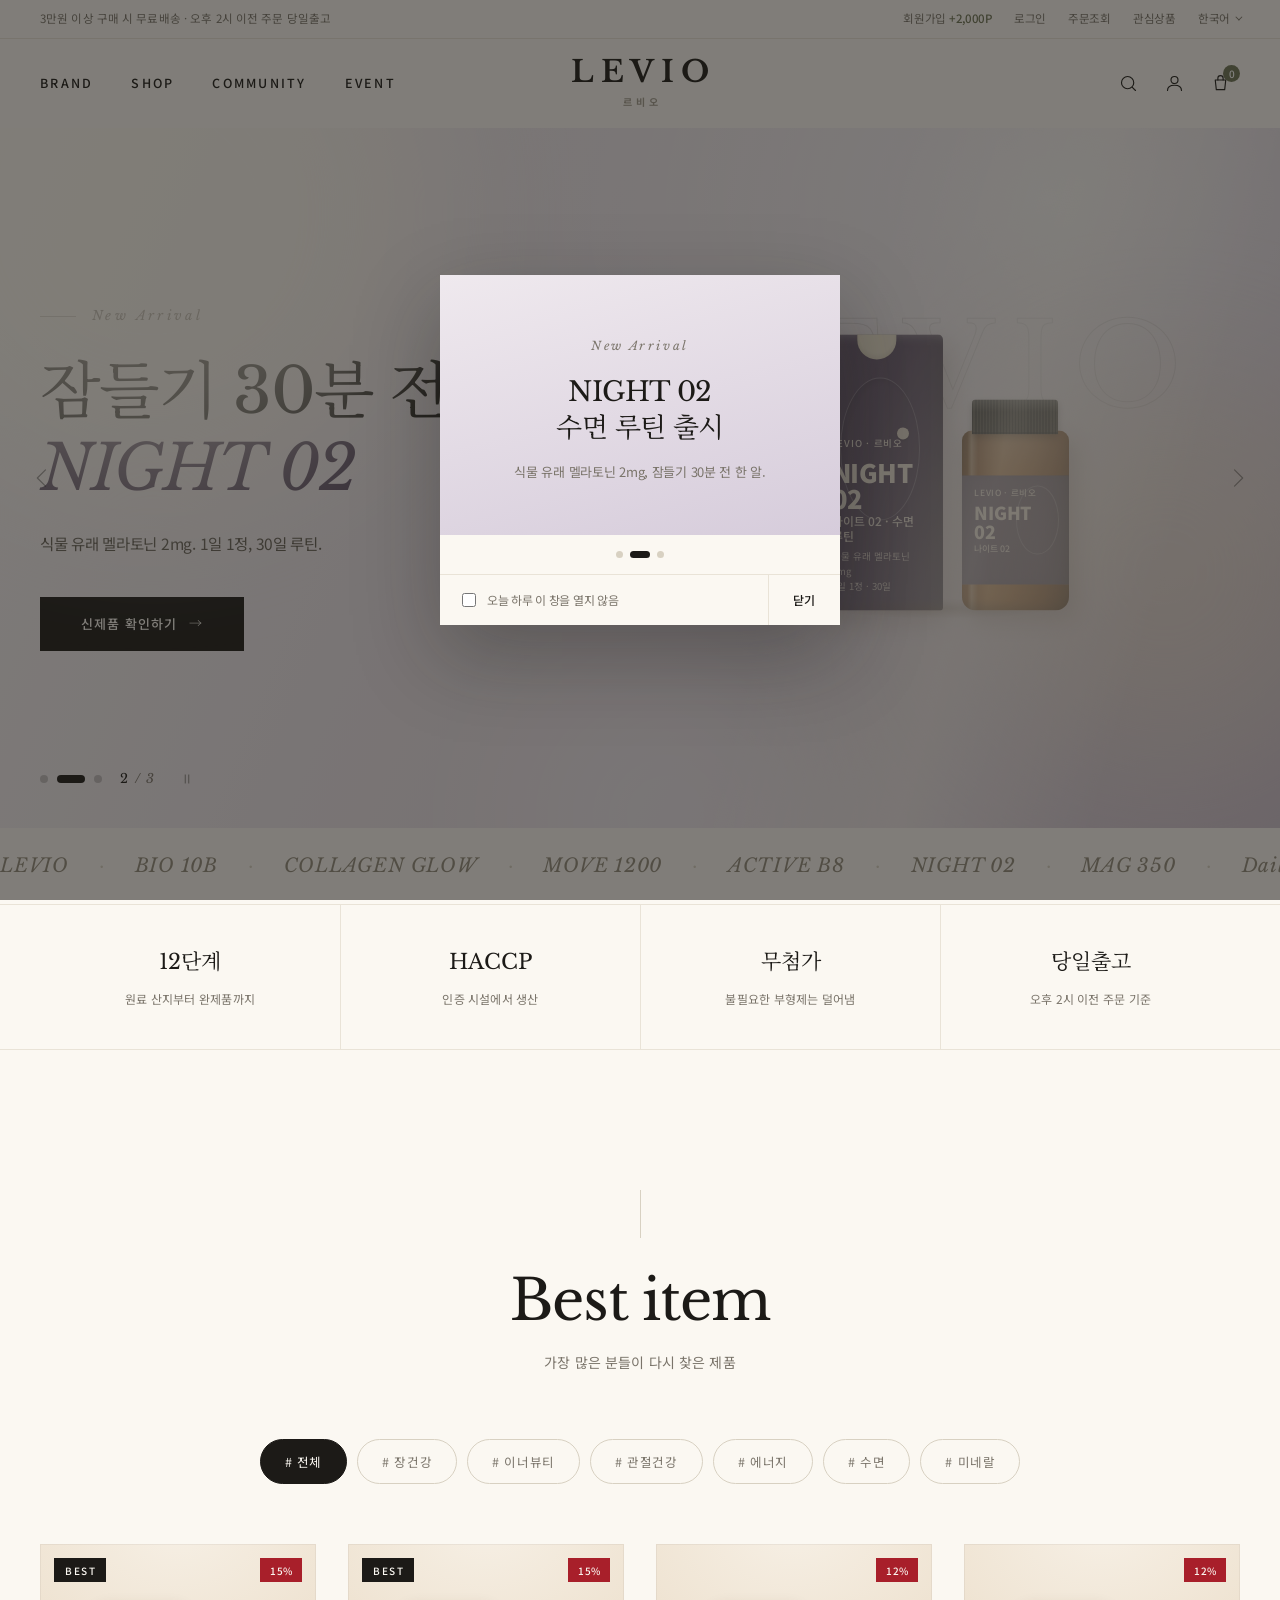
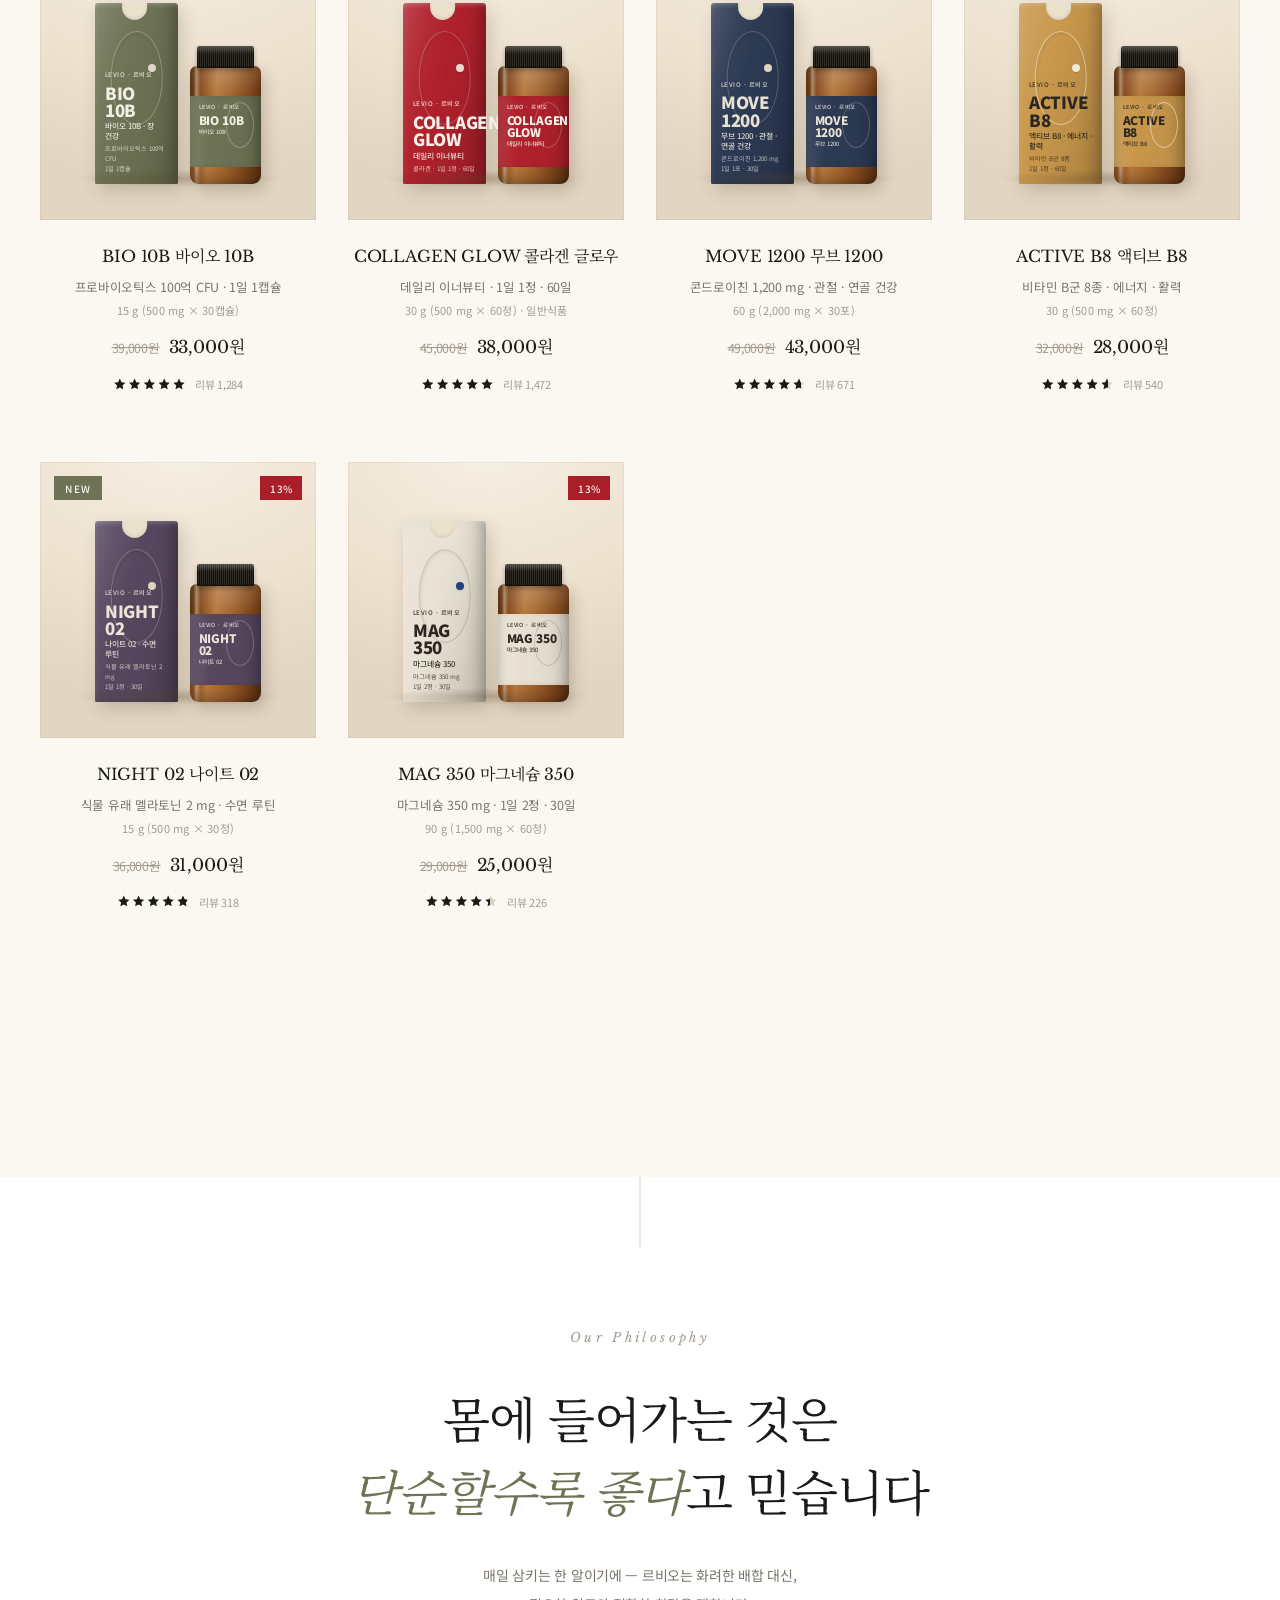
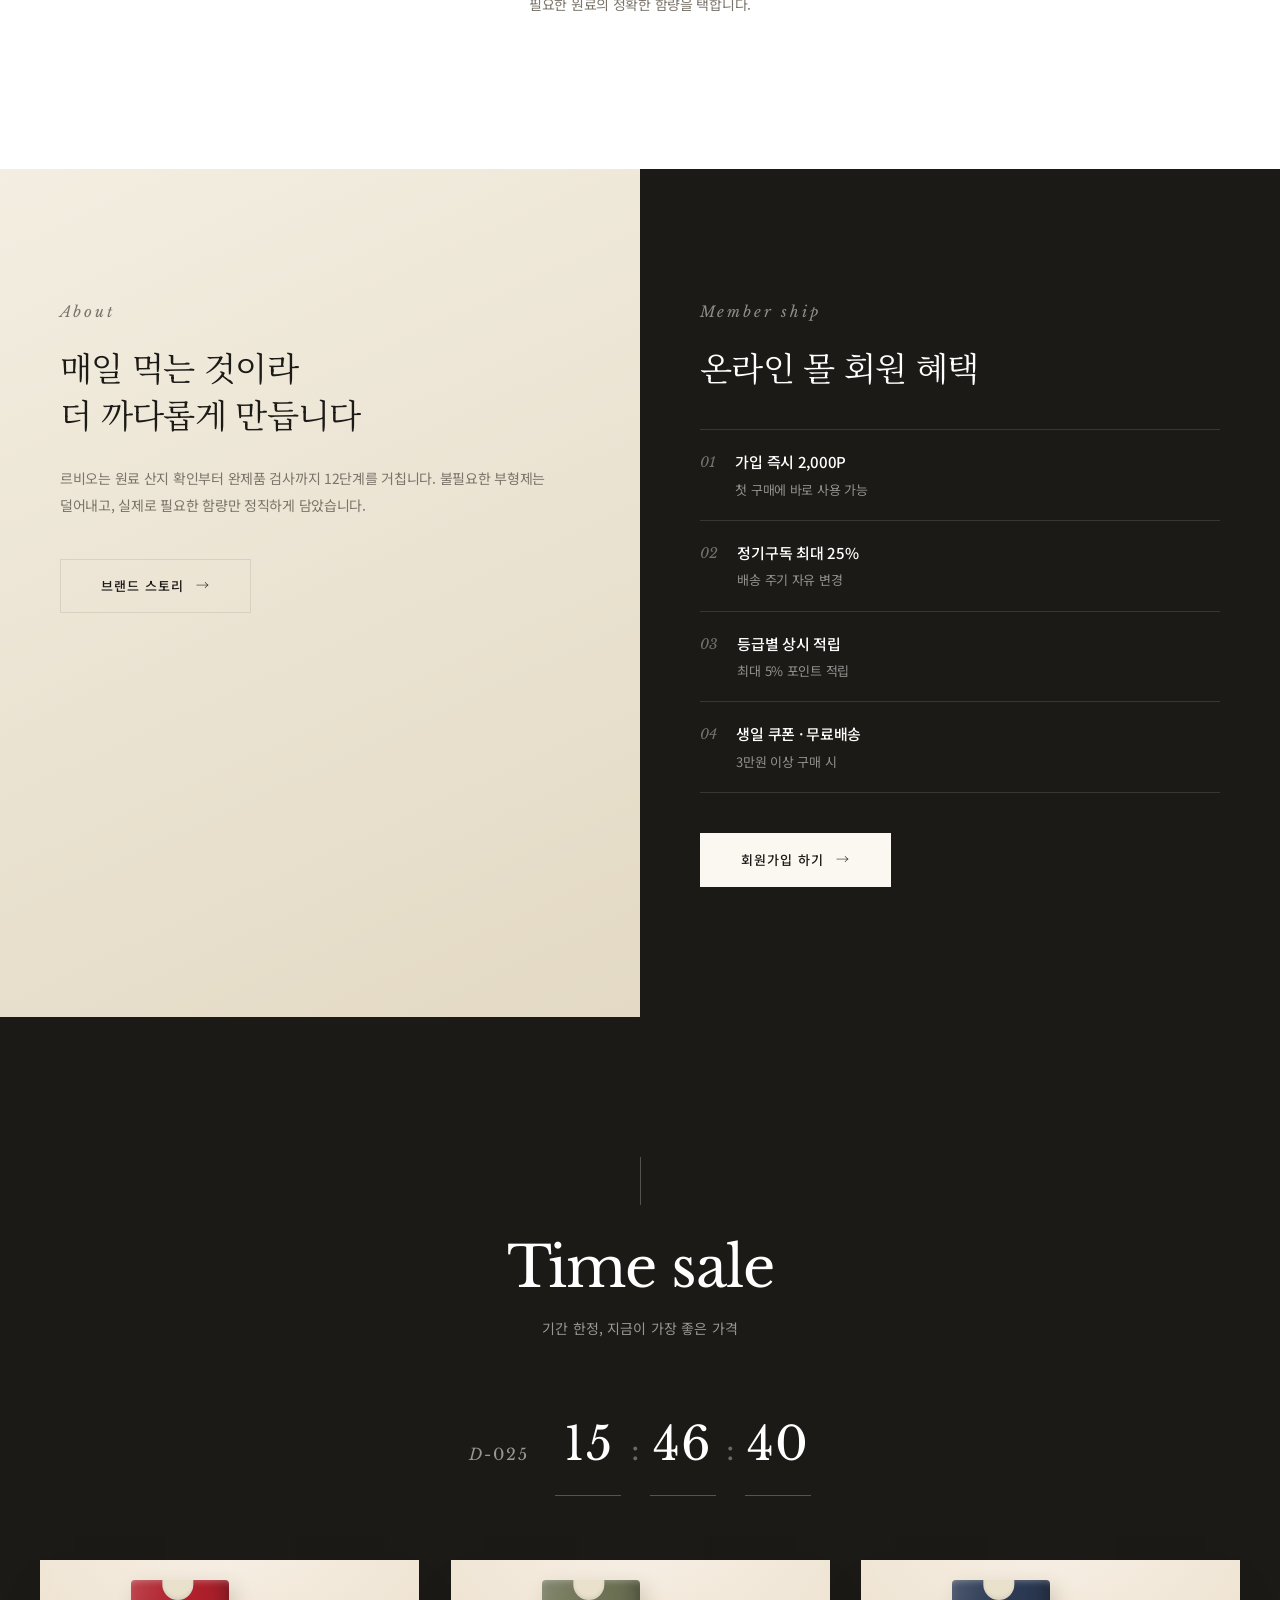
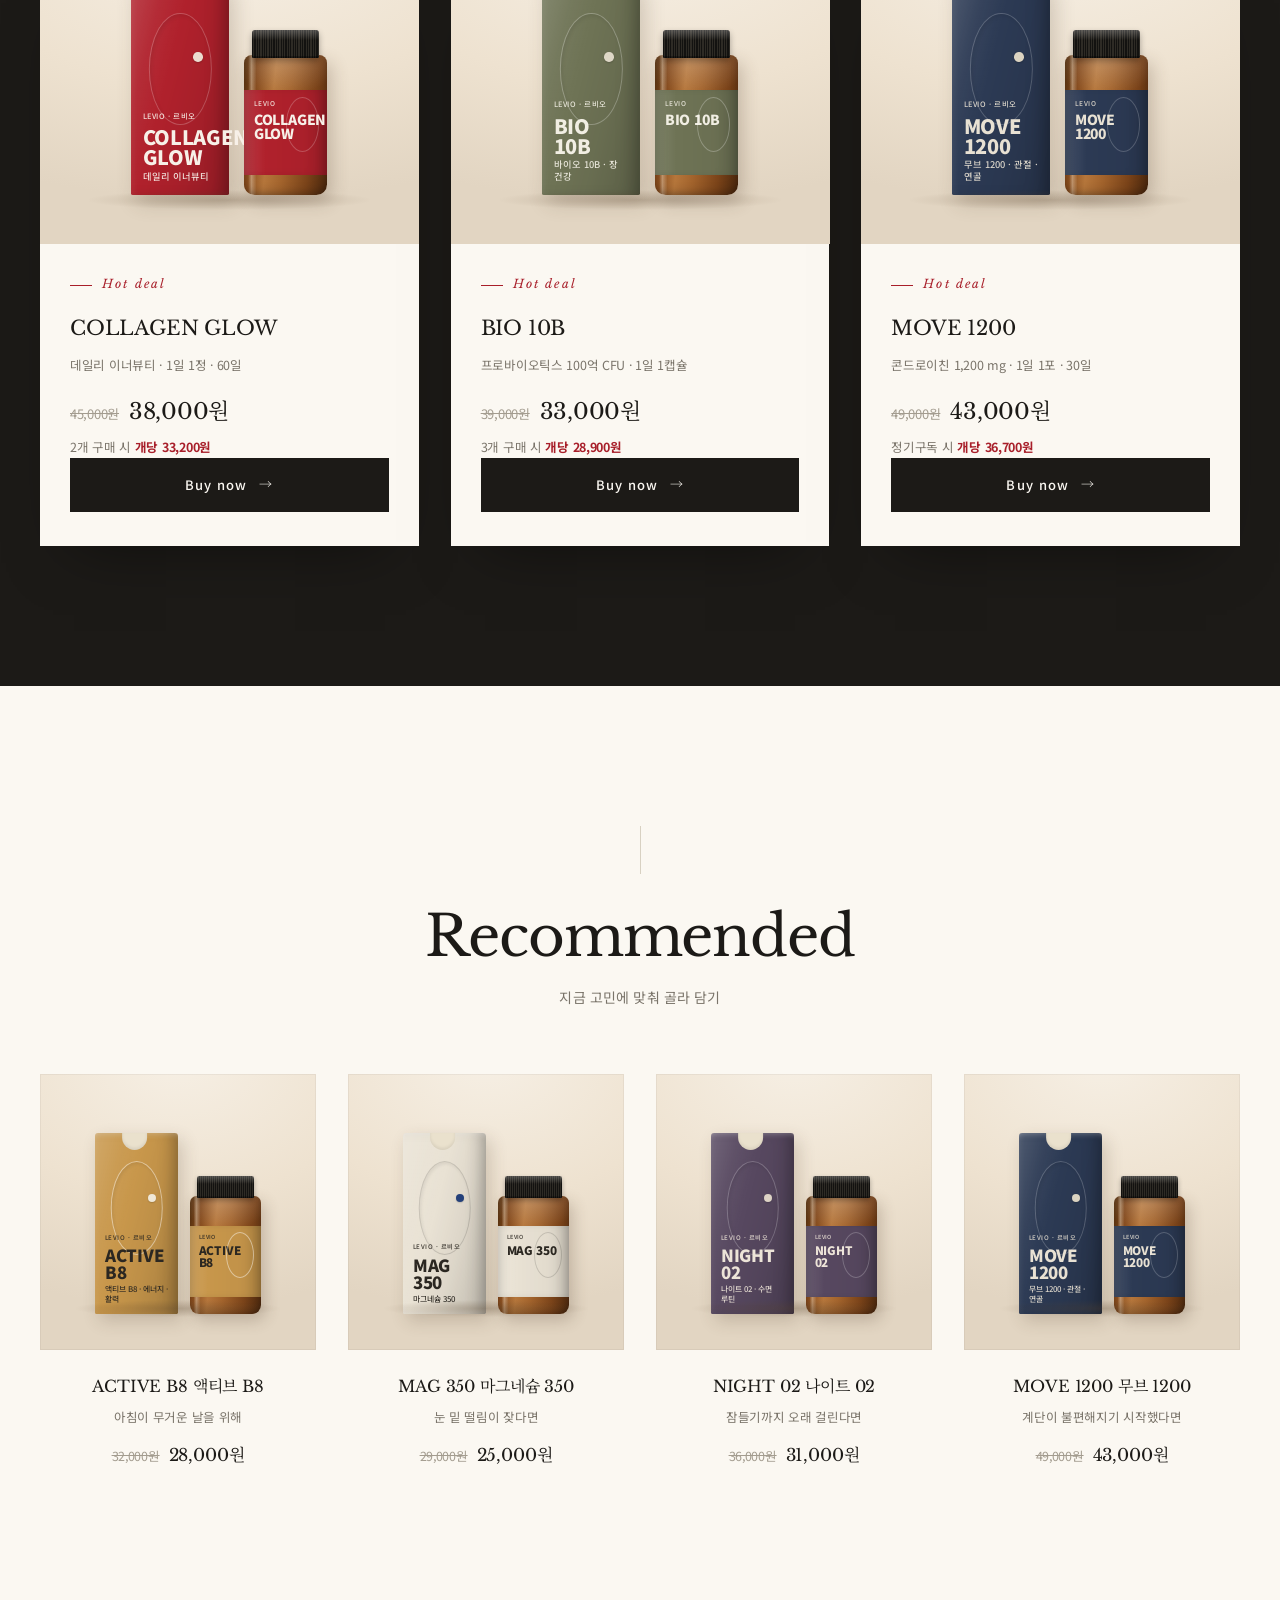
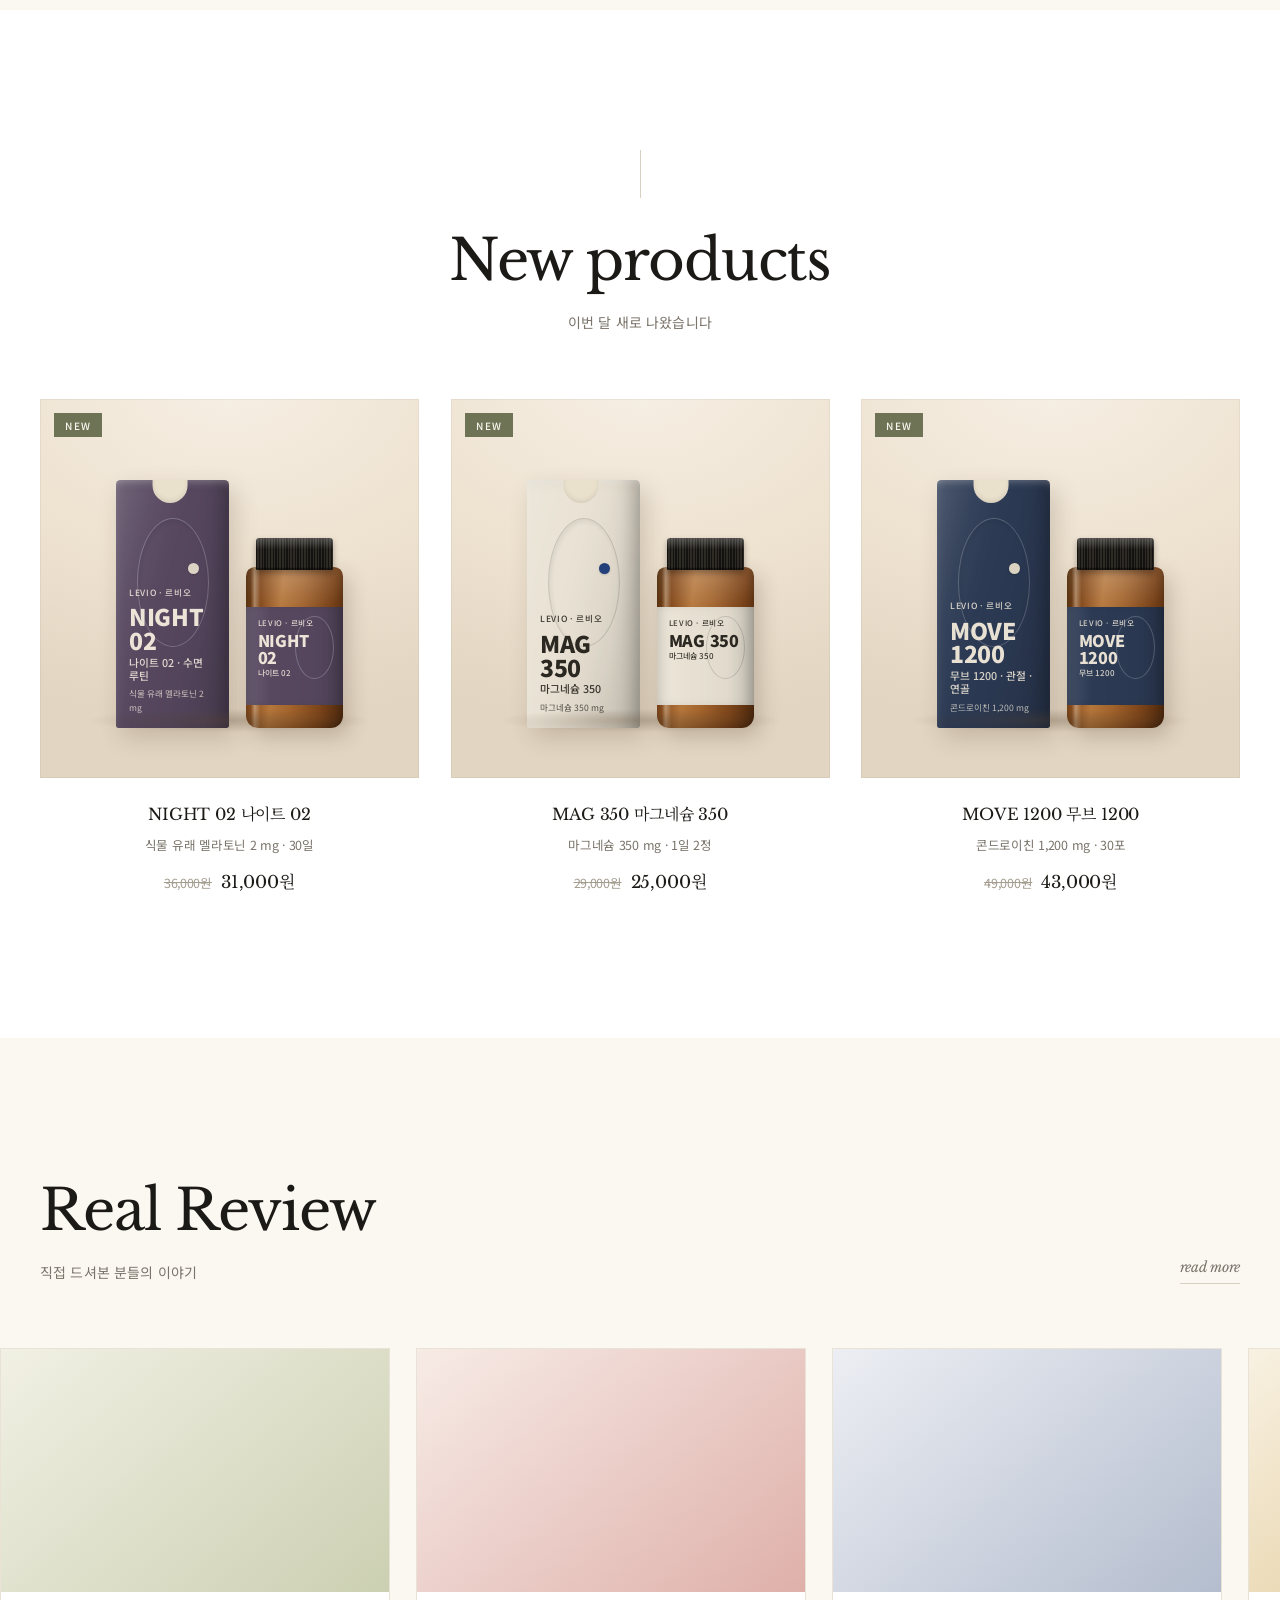
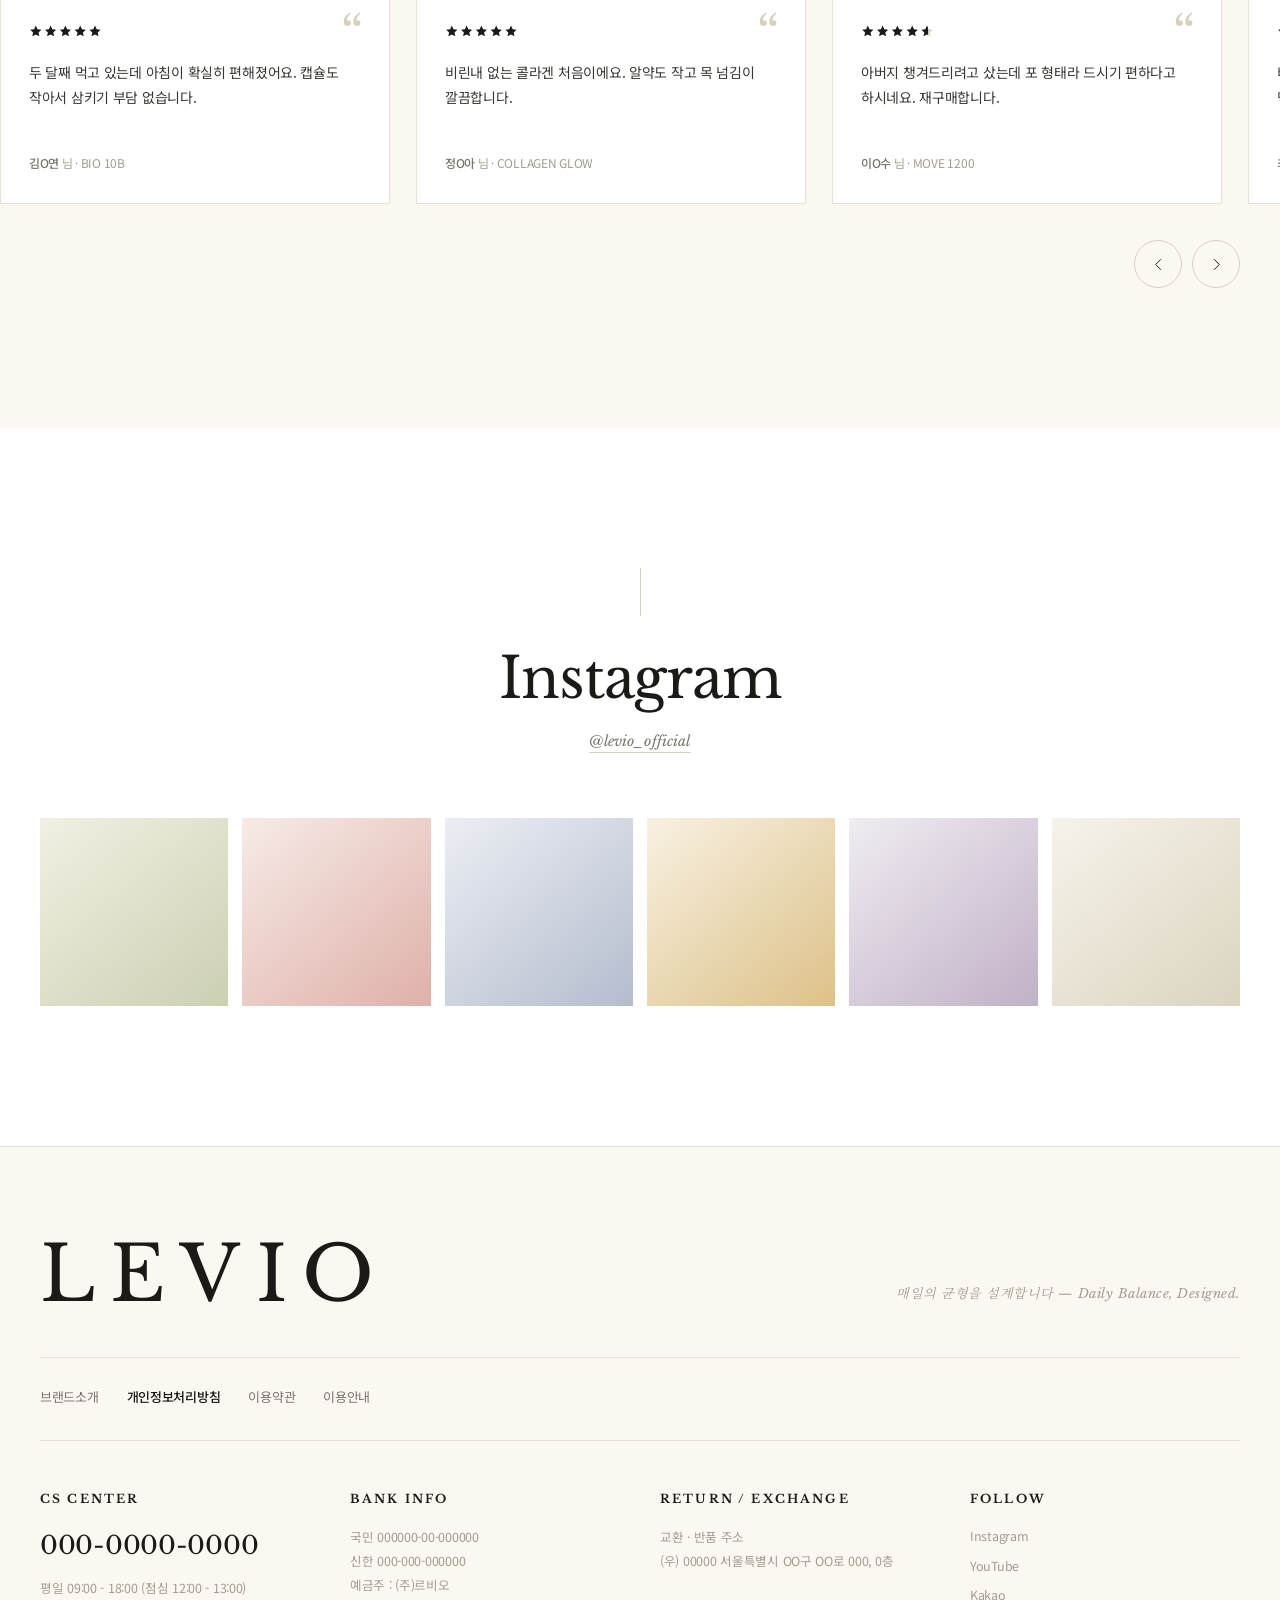
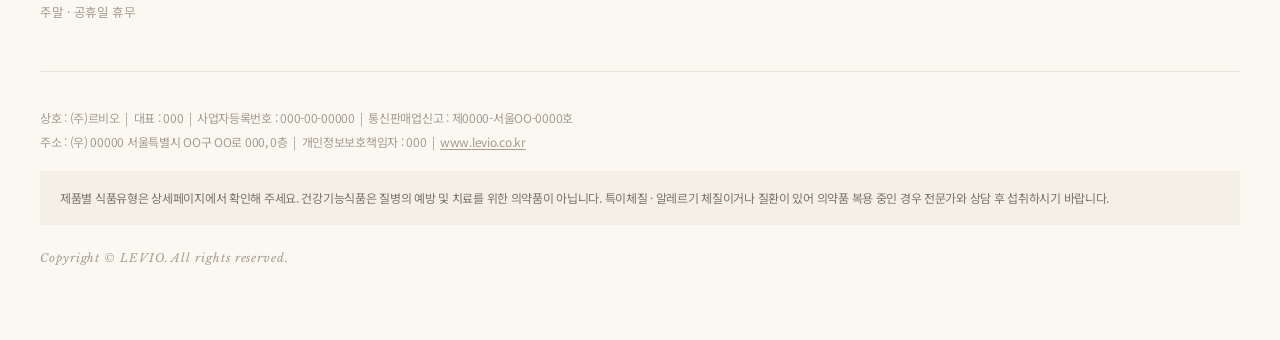
==== index.html @ ce7e7f38 "르비오 LEVIO 반응형 홈페이지 v3 - 레이아웃: 카페24 디자인센터 PTMD876379 참고 - 컬러/조형: LEVIO 실제 패키지 6종 반영 (CSS 벡터 재현) - 순수 " ====
<!DOCTYPE html>
<html lang="ko">
<head>
<meta charset="UTF-8">
<meta name="viewport" content="width=device-width, initial-scale=1, viewport-fit=cover">
<meta name="format-detection" content="telephone=no">
<title>르비오 LEVIO | 매일의 균형을 설계합니다</title>
<meta name="description" content="LEVIO 르비오 공식몰. BIO 10B, COLLAGEN GLOW, MOVE 1200, ACTIVE B8, NIGHT 02, MAG 350 — 하루 한 알로 채우는 나의 루틴.">
<meta property="og:title" content="르비오 LEVIO | 매일의 균형을 설계합니다">
<meta property="og:description" content="원료부터 배합까지, 매일 먹는 것이라 더 까다롭게.">
<meta property="og:type" content="website">
<meta name="theme-color" content="#f6f1e8">

<link rel="preconnect" href="https://fonts.googleapis.com">
<link rel="preconnect" href="https://fonts.gstatic.com" crossorigin>
<link href="https://fonts.googleapis.com/css2?family=Libre+Baskerville:ital,wght@0,400;0,700;1,400&family=Noto+Serif+KR:wght@400;600;900&family=Noto+Sans+KR:wght@300;400;500;700;900&display=swap" rel="stylesheet">
<link rel="stylesheet" href="assets/css/style.css">
</head>
<body>

<a class="skip-link" href="#content">본문 바로가기</a>

<!-- ================= 레이어 팝업 ================= -->
<div class="layerpop" id="layerpop" hidden>
  <div class="layerpop__dim" data-close-pop></div>
  <div class="layerpop__box" role="dialog" aria-modal="true" aria-label="공지 팝업">
    <div class="layerpop__viewport">
      <ul class="layerpop__track" id="popTrack">
        <li class="layerpop__slide pop-a">
          <span class="layerpop__eyebrow">First Order</span>
          <h3 class="layerpop__title">첫 구매 15%<br>웰컴 쿠폰</h3>
          <p class="layerpop__desc">회원가입만 해도 2,000P가 바로 적립됩니다.</p>
        </li>
        <li class="layerpop__slide pop-b">
          <span class="layerpop__eyebrow">New Arrival</span>
          <h3 class="layerpop__title">NIGHT 02<br>수면 루틴 출시</h3>
          <p class="layerpop__desc">식물 유래 멜라토닌 2mg, 잠들기 30분 전 한 알.</p>
        </li>
        <li class="layerpop__slide pop-c">
          <span class="layerpop__eyebrow">Subscription</span>
          <h3 class="layerpop__title">정기구독<br>최대 25% 할인</h3>
          <p class="layerpop__desc">배송비 무료 + 원하는 주기로 자유롭게 변경.</p>
        </li>
      </ul>
    </div>
    <div class="layerpop__dots" id="popDots" aria-label="팝업 슬라이드"></div>
    <div class="layerpop__foot">
      <label class="layerpop__today">
        <input type="checkbox" id="popToday" autocomplete="off">
        <span>오늘 하루 이 창을 열지 않음</span>
      </label>
      <button type="button" class="layerpop__close" data-close-pop>닫기</button>
    </div>
  </div>
</div>

<!-- ================= 헤더 ================= -->
<header class="header" id="header">
  <div class="utility">
    <div class="container utility__inner">
      <p class="utility__notice">3만원 이상 구매 시 무료배송 · 오후 2시 이전 주문 당일출고</p>
      <ul class="utility__links">
        <li><a href="#">회원가입 <em>+2,000P</em></a></li>
        <li><a href="#">로그인</a></li>
        <li><a href="#">주문조회</a></li>
        <li><a href="#">관심상품</a></li>
        <li class="utility__lang">
          <button type="button" class="lang__btn" aria-expanded="false" aria-controls="langList">한국어</button>
          <ul class="lang__list" id="langList">
            <li><a href="#">한국어</a></li>
            <li><a href="#">English</a></li>
            <li><a href="#">日本語</a></li>
          </ul>
        </li>
      </ul>
    </div>
  </div>

  <div class="gnb">
    <div class="container gnb__inner">
      <button type="button" class="icon-btn gnb__menu" id="menuOpen" aria-label="메뉴 열기">
        <svg viewBox="0 0 24 24" aria-hidden="true"><path d="M3 6h18M3 12h18M3 18h18"/></svg>
      </button>

      <nav class="gnb__nav" aria-label="주요 메뉴">
        <ul class="gnb__list">
          <li class="gnb__item has-sub">
            <a href="#">Brand</a>
            <div class="gnb__sub"><ul>
              <li><a href="#">브랜드 스토리</a></li>
              <li><a href="#">원료 &amp; 품질관리</a></li>
              <li><a href="#">생산 · 연구</a></li>
            </ul></div>
          </li>
          <li class="gnb__item has-sub">
            <a href="#">Shop</a>
            <div class="gnb__sub"><ul>
              <li><a href="#">장 건강</a></li>
              <li><a href="#">이너뷰티</a></li>
              <li><a href="#">관절 · 연골</a></li>
              <li><a href="#">에너지 · 활력</a></li>
              <li><a href="#">수면 루틴</a></li>
              <li><a href="#">미네랄</a></li>
            </ul></div>
          </li>
          <li class="gnb__item has-sub">
            <a href="#">Community</a>
            <div class="gnb__sub"><ul>
              <li><a href="#">공지사항</a></li>
              <li><a href="#">구매후기</a></li>
              <li><a href="#">Q&amp;A</a></li>
            </ul></div>
          </li>
          <li class="gnb__item"><a href="#">Event</a></li>
        </ul>
      </nav>

      <h1 class="logo">
        <a href="/">
          <span class="logo__mark">LEVIO</span>
          <span class="logo__kr">르비오</span>
        </a>
      </h1>

      <div class="gnb__util">
        <button type="button" class="icon-btn" id="searchOpen" aria-label="검색 열기" aria-expanded="false">
          <svg viewBox="0 0 24 24" aria-hidden="true"><circle cx="11" cy="11" r="7"/><path d="M20 20l-3.6-3.6"/></svg>
        </button>
        <a href="#" class="icon-btn only-pc" aria-label="마이페이지">
          <svg viewBox="0 0 24 24" aria-hidden="true"><circle cx="12" cy="8" r="4"/><path d="M4 20c0-4 3.6-6 8-6s8 2 8 6"/></svg>
        </a>
        <a href="#" class="icon-btn cart" aria-label="장바구니">
          <svg viewBox="0 0 24 24" aria-hidden="true"><path d="M6 8h12l-1.2 11H7.2L6 8z"/><path d="M9 8V6a3 3 0 0 1 6 0v2"/></svg>
          <em class="cart__count">0</em>
        </a>
      </div>
    </div>
  </div>
</header>

<!-- 검색 오버레이 -->
<div class="searchbar" id="searchbar" hidden>
  <div class="container searchbar__inner">
    <form class="searchbar__form" role="search" onsubmit="return false;">
      <svg class="searchbar__icon" viewBox="0 0 24 24" aria-hidden="true"><circle cx="11" cy="11" r="7"/><path d="M20 20l-3.6-3.6"/></svg>
      <input type="search" id="searchInput" placeholder="찾으시는 제품을 검색해 보세요" aria-label="검색어 입력">
      <button type="button" class="searchbar__close" id="searchClose" aria-label="검색 닫기">
        <svg viewBox="0 0 24 24" aria-hidden="true"><path d="M6 6l12 12M18 6L6 18"/></svg>
      </button>
    </form>
    <div class="searchbar__keys">
      <span>추천 검색어</span>
      <a href="#">유산균</a><a href="#">콜라겐</a><a href="#">관절</a><a href="#">비타민B</a><a href="#">수면</a><a href="#">마그네슘</a>
    </div>
  </div>
</div>

<!-- 모바일 드로어 -->
<div class="drawer" id="drawer" hidden>
  <div class="drawer__dim" data-close-drawer></div>
  <div class="drawer__panel" role="dialog" aria-modal="true" aria-label="전체 메뉴">
    <div class="drawer__head">
      <span class="drawer__logo">LEVIO</span>
      <button type="button" class="icon-btn" data-close-drawer aria-label="메뉴 닫기">
        <svg viewBox="0 0 24 24" aria-hidden="true"><path d="M6 6l12 12M18 6L6 18"/></svg>
      </button>
    </div>
    <div class="drawer__auth">
      <a href="#" class="btn btn--line btn--sm">로그인</a>
      <a href="#" class="btn btn--dark btn--sm">회원가입 +2,000P</a>
    </div>
    <nav class="drawer__nav" aria-label="모바일 메뉴">
      <ul class="acc" id="acc">
        <li class="acc__item">
          <button type="button" class="acc__head" aria-expanded="false">Brand</button>
          <div class="acc__body"><ul><li><a href="#">브랜드 스토리</a></li><li><a href="#">원료 &amp; 품질관리</a></li><li><a href="#">생산 · 연구</a></li></ul></div>
        </li>
        <li class="acc__item">
          <button type="button" class="acc__head" aria-expanded="false">Shop</button>
          <div class="acc__body"><ul><li><a href="#">장 건강</a></li><li><a href="#">이너뷰티</a></li><li><a href="#">관절 · 연골</a></li><li><a href="#">에너지 · 활력</a></li><li><a href="#">수면 루틴</a></li><li><a href="#">미네랄</a></li></ul></div>
        </li>
        <li class="acc__item">
          <button type="button" class="acc__head" aria-expanded="false">Community</button>
          <div class="acc__body"><ul><li><a href="#">공지사항</a></li><li><a href="#">구매후기</a></li><li><a href="#">Q&amp;A</a></li></ul></div>
        </li>
        <li class="acc__item"><a class="acc__link" href="#">Event</a></li>
      </ul>
    </nav>
    <ul class="drawer__sub">
      <li><a href="#">주문조회</a></li>
      <li><a href="#">관심상품</a></li>
      <li><a href="#">고객센터</a></li>
    </ul>
  </div>
</div>

<main id="content">

  <!-- ================= 히어로 ================= -->
  <section class="hero" aria-label="메인 배너">
    <div class="hero__atmos" aria-hidden="true"><i></i><i></i><i></i><span class="hero__ray"></span></div>
    <div class="hero__viewport" id="heroViewport">
      <ul class="hero__track" id="heroTrack">

        <!-- 슬라이드 1 : 라인업 (실험실 톤) -->
        <li class="hero__slide hero-a">
          <div class="container hero__inner">
            <div class="hero__copy">
              <span class="hero__eyebrow">Daily Routine</span>
              <h2 class="hero__title">매일의 균형을<br><i>설계합니다</i></h2>
              <p class="hero__desc">필요한 것만, 정직한 함량으로. 르비오의 여섯 가지 루틴.</p>
              <a href="#best" class="btn btn--dark">전체 라인업 보기</a>
            </div>
            <div class="hero__stage" aria-hidden="true">
              <span class="pkg pkg--night pkg--sm"><span class="pkg__box"><span class="pkg__t"><i>LEVIO · 르비오</i><b>NIGHT 02</b><em>나이트 02 · 수면 루틴</em></span></span></span>
              <span class="pkg pkg--move pkg--sm"><span class="pkg__box"><span class="pkg__t"><i>LEVIO · 르비오</i><b>MOVE 1200</b><em>무브 1200 · 관절 · 연골</em></span></span></span>
              <span class="pkg pkg--active pkg--sm"><span class="pkg__box"><span class="pkg__t"><i>LEVIO · 르비오</i><b>ACTIVE B8</b><em>액티브 B8 · 에너지</em></span></span></span>
              <span class="pkg pkg--collagen pkg--sm"><span class="pkg__box"><span class="pkg__t"><i>LEVIO · 르비오</i><b>COLLAGEN<br>GLOW</b><em>데일리 이너뷰티</em></span></span></span>
              <span class="pkg pkg--bio pkg--sm"><span class="pkg__box"><span class="pkg__t"><i>LEVIO · 르비오</i><b>BIO 10B</b><em>바이오 10B · 장 건강</em></span></span></span>
            </div>
          </div>
        </li>

        <!-- 슬라이드 2 : NIGHT 02 -->
        <li class="hero__slide hero-b">
          <div class="container hero__inner">
            <div class="hero__copy">
              <span class="hero__eyebrow">New Arrival</span>
              <h2 class="hero__title">잠들기 30분 전,<br><i>NIGHT 02</i></h2>
              <p class="hero__desc">식물 유래 멜라토닌 2mg. 1일 1정, 30일 루틴.</p>
              <a href="#new" class="btn btn--dark">신제품 확인하기</a>
            </div>
            <div class="hero__stage hero__stage--solo" aria-hidden="true">
              <span class="pkg pkg--night pkg--lg">
                <span class="pkg__box"><span class="pkg__t"><i>LEVIO · 르비오</i><b>NIGHT 02</b><em>나이트 02 · 수면 루틴</em><small>식물 유래 멜라토닌 2mg<br>1일 1정 · 30일</small></span></span>
                <span class="pkg__bottle"><span class="pkg__l"><i>LEVIO · 르비오</i><b>NIGHT 02</b><em>나이트 02</em></span></span>
              </span>
            </div>
          </div>
        </li>

        <!-- 슬라이드 3 : 정기구독 -->
        <li class="hero__slide hero-c">
          <div class="container hero__inner">
            <div class="hero__copy">
              <span class="hero__eyebrow">Subscription</span>
              <h2 class="hero__title">정기구독으로<br><i>최대 25%</i> 할인</h2>
              <p class="hero__desc">배송 주기는 언제든 자유롭게 변경할 수 있어요.</p>
              <a href="#membership" class="btn btn--dark">혜택 살펴보기</a>
            </div>
            <div class="hero__stage hero__stage--solo" aria-hidden="true">
              <span class="pkg pkg--bio pkg--lg">
                <span class="pkg__box"><span class="pkg__t"><i>LEVIO · 르비오</i><b>BIO 10B</b><em>바이오 10B · 장 건강</em><small>프로바이오틱스 100억 CFU<br>1일 1캡슐</small></span></span>
                <span class="pkg__bottle"><span class="pkg__l"><i>LEVIO · 르비오</i><b>BIO 10B</b><em>바이오 10B</em></span></span>
              </span>
            </div>
          </div>
        </li>

      </ul>
    </div>

    <button type="button" class="hero__arrow hero__arrow--prev" id="heroPrev" aria-label="이전 배너">
      <svg viewBox="0 0 24 24" aria-hidden="true"><path d="M15 5l-7 7 7 7"/></svg>
    </button>
    <button type="button" class="hero__arrow hero__arrow--next" id="heroNext" aria-label="다음 배너">
      <svg viewBox="0 0 24 24" aria-hidden="true"><path d="M9 5l7 7-7 7"/></svg>
    </button>

    <div class="hero__nav container">
      <div class="hero__dots" id="heroDots"></div>
      <p class="hero__count"><em id="heroNow">1</em> / <span id="heroAll">3</span></p>
      <button type="button" class="hero__play" id="heroPlay" aria-label="자동재생 정지" data-playing="true">
        <svg class="ico-pause" viewBox="0 0 24 24" aria-hidden="true"><path d="M9 5v14M15 5v14"/></svg>
        <svg class="ico-play" viewBox="0 0 24 24" aria-hidden="true"><path d="M8 5l11 7-11 7z"/></svg>
      </button>
    </div>
  </section>

  <!-- ================= 마퀴 ================= -->
  <div class="marquee" aria-hidden="true">
    <div class="marquee__track">
      <span class="marquee__seq">LEVIO<i>·</i>BIO 10B<i>·</i>COLLAGEN GLOW<i>·</i>MOVE 1200<i>·</i>ACTIVE B8<i>·</i>NIGHT 02<i>·</i>MAG 350<i>·</i>Daily Balance, Designed<i>·</i></span>
      <span class="marquee__seq">LEVIO<i>·</i>BIO 10B<i>·</i>COLLAGEN GLOW<i>·</i>MOVE 1200<i>·</i>ACTIVE B8<i>·</i>NIGHT 02<i>·</i>MAG 350<i>·</i>Daily Balance, Designed<i>·</i></span>
    </div>
  </div>

  <!-- ================= 브랜드 스트립 ================= -->
  <section class="strip" aria-label="브랜드 약속">
    <div class="container strip__inner">
      <div class="strip__item reveal"><b>12단계</b><span>원료 산지부터 완제품까지</span></div>
      <div class="strip__item reveal"><b>HACCP</b><span>인증 시설에서 생산</span></div>
      <div class="strip__item reveal"><b>무첨가</b><span>불필요한 부형제는 덜어냄</span></div>
      <div class="strip__item reveal"><b>당일출고</b><span>오후 2시 이전 주문 기준</span></div>
    </div>
  </section>

  <!-- ================= BEST ITEM ================= -->
  <section class="section" id="best">
    <div class="container">
      <header class="sec-head reveal">
        <h2 class="sec-title">Best item</h2>
        <p class="sec-desc">가장 많은 분들이 다시 찾은 제품</p>
      </header>

      <div class="tags reveal" role="tablist" aria-label="카테고리 필터">
        <button type="button" class="tag is-on" role="tab" aria-selected="true" data-filter="all"># 전체</button>
        <button type="button" class="tag" role="tab" aria-selected="false" data-filter="gut"># 장건강</button>
        <button type="button" class="tag" role="tab" aria-selected="false" data-filter="beauty"># 이너뷰티</button>
        <button type="button" class="tag" role="tab" aria-selected="false" data-filter="joint"># 관절건강</button>
        <button type="button" class="tag" role="tab" aria-selected="false" data-filter="energy"># 에너지</button>
        <button type="button" class="tag" role="tab" aria-selected="false" data-filter="sleep"># 수면</button>
        <button type="button" class="tag" role="tab" aria-selected="false" data-filter="mineral"># 미네랄</button>
      </div>

      <ul class="prod-grid" id="bestGrid">

        <li class="prod reveal" data-cat="gut">
          <a href="#" class="prod__link">
            <span class="prod__thumb">
              <b class="badge badge--best">BEST</b><b class="badge badge--sale">15%</b>
              <span class="pkg pkg--bio">
                <span class="pkg__box"><span class="pkg__t"><i>LEVIO · 르비오</i><b>BIO 10B</b><em>바이오 10B · 장 건강</em><small>프로바이오틱스 100억 CFU<br>1일 1캡슐</small></span></span>
                <span class="pkg__bottle"><span class="pkg__l"><i>LEVIO · 르비오</i><b>BIO 10B</b><em>바이오 10B</em></span></span>
              </span>
            </span>
            <span class="prod__body">
              <strong class="prod__name">BIO 10B 바이오 10B</strong>
              <span class="prod__desc">프로바이오틱스 100억 CFU · 1일 1캡슐</span>
              <span class="prod__vol">15 g (500 mg × 30캡슐)</span>
              <span class="prod__price"><del>39,000원</del><ins>33,000원</ins></span>
              <span class="prod__meta"><i class="stars" style="--r:98%"></i><em>리뷰 1,284</em></span>
            </span>
          </a>
        </li>

        <li class="prod reveal" data-cat="beauty">
          <a href="#" class="prod__link">
            <span class="prod__thumb">
              <b class="badge badge--best">BEST</b><b class="badge badge--sale">15%</b>
              <span class="pkg pkg--collagen">
                <span class="pkg__box"><span class="pkg__t"><i>LEVIO · 르비오</i><b>COLLAGEN<br>GLOW</b><em>데일리 이너뷰티</em><small>콜라겐 · 1일 1정 · 60일</small></span></span>
                <span class="pkg__bottle"><span class="pkg__l"><i>LEVIO · 르비오</i><b>COLLAGEN<br>GLOW</b><em>데일리 이너뷰티</em></span></span>
              </span>
            </span>
            <span class="prod__body">
              <strong class="prod__name">COLLAGEN GLOW 콜라겐 글로우</strong>
              <span class="prod__desc">데일리 이너뷰티 · 1일 1정 · 60일</span>
              <span class="prod__vol">30 g (500 mg × 60정) · 일반식품</span>
              <span class="prod__price"><del>45,000원</del><ins>38,000원</ins></span>
              <span class="prod__meta"><i class="stars" style="--r:100%"></i><em>리뷰 1,472</em></span>
            </span>
          </a>
        </li>

        <li class="prod reveal" data-cat="joint">
          <a href="#" class="prod__link">
            <span class="prod__thumb">
              <b class="badge badge--sale">12%</b>
              <span class="pkg pkg--move">
                <span class="pkg__box"><span class="pkg__t"><i>LEVIO · 르비오</i><b>MOVE 1200</b><em>무브 1200 · 관절 · 연골 건강</em><small>콘드로이친 1,200 mg<br>1일 1포 · 30일</small></span></span>
                <span class="pkg__bottle"><span class="pkg__l"><i>LEVIO · 르비오</i><b>MOVE 1200</b><em>무브 1200</em></span></span>
              </span>
            </span>
            <span class="prod__body">
              <strong class="prod__name">MOVE 1200 무브 1200</strong>
              <span class="prod__desc">콘드로이친 1,200 mg · 관절 · 연골 건강</span>
              <span class="prod__vol">60 g (2,000 mg × 30포)</span>
              <span class="prod__price"><del>49,000원</del><ins>43,000원</ins></span>
              <span class="prod__meta"><i class="stars" style="--r:92%"></i><em>리뷰 671</em></span>
            </span>
          </a>
        </li>

        <li class="prod reveal" data-cat="energy">
          <a href="#" class="prod__link">
            <span class="prod__thumb">
              <b class="badge badge--sale">12%</b>
              <span class="pkg pkg--active">
                <span class="pkg__box"><span class="pkg__t"><i>LEVIO · 르비오</i><b>ACTIVE B8</b><em>액티브 B8 · 에너지 · 활력</em><small>비타민 B군 8종<br>1일 1정 · 60일</small></span></span>
                <span class="pkg__bottle"><span class="pkg__l"><i>LEVIO · 르비오</i><b>ACTIVE B8</b><em>액티브 B8</em></span></span>
              </span>
            </span>
            <span class="prod__body">
              <strong class="prod__name">ACTIVE B8 액티브 B8</strong>
              <span class="prod__desc">비타민 B군 8종 · 에너지 · 활력</span>
              <span class="prod__vol">30 g (500 mg × 60정)</span>
              <span class="prod__price"><del>32,000원</del><ins>28,000원</ins></span>
              <span class="prod__meta"><i class="stars" style="--r:90%"></i><em>리뷰 540</em></span>
            </span>
          </a>
        </li>

        <li class="prod reveal" data-cat="sleep">
          <a href="#" class="prod__link">
            <span class="prod__thumb">
              <b class="badge badge--new">NEW</b><b class="badge badge--sale">13%</b>
              <span class="pkg pkg--night">
                <span class="pkg__box"><span class="pkg__t"><i>LEVIO · 르비오</i><b>NIGHT 02</b><em>나이트 02 · 수면 루틴</em><small>식물 유래 멜라토닌 2 mg<br>1일 1정 · 30일</small></span></span>
                <span class="pkg__bottle"><span class="pkg__l"><i>LEVIO · 르비오</i><b>NIGHT 02</b><em>나이트 02</em></span></span>
              </span>
            </span>
            <span class="prod__body">
              <strong class="prod__name">NIGHT 02 나이트 02</strong>
              <span class="prod__desc">식물 유래 멜라토닌 2 mg · 수면 루틴</span>
              <span class="prod__vol">15 g (500 mg × 30정)</span>
              <span class="prod__price"><del>36,000원</del><ins>31,000원</ins></span>
              <span class="prod__meta"><i class="stars" style="--r:94%"></i><em>리뷰 318</em></span>
            </span>
          </a>
        </li>

        <li class="prod reveal" data-cat="mineral">
          <a href="#" class="prod__link">
            <span class="prod__thumb">
              <b class="badge badge--sale">13%</b>
              <span class="pkg pkg--mag">
                <span class="pkg__box"><span class="pkg__t"><i>LEVIO · 르비오</i><b>MAG 350</b><em>마그네슘 350</em><small>마그네슘 350 mg<br>1일 2정 · 30일</small></span></span>
                <span class="pkg__bottle"><span class="pkg__l"><i>LEVIO · 르비오</i><b>MAG 350</b><em>마그네슘 350</em></span></span>
              </span>
            </span>
            <span class="prod__body">
              <strong class="prod__name">MAG 350 마그네슘 350</strong>
              <span class="prod__desc">마그네슘 350 mg · 1일 2정 · 30일</span>
              <span class="prod__vol">90 g (1,500 mg × 60정)</span>
              <span class="prod__price"><del>29,000원</del><ins>25,000원</ins></span>
              <span class="prod__meta"><i class="stars" style="--r:88%"></i><em>리뷰 226</em></span>
            </span>
          </a>
        </li>

      </ul>

      <p class="prod-grid__empty" id="bestEmpty" hidden>해당 카테고리의 상품이 아직 없습니다.</p>

      <div class="sec-more reveal">
        <a href="#" class="btn btn--line btn--wide">전체 상품 보기</a>
      </div>
    </div>
  </section>

  <!-- ================= 스테이트먼트 ================= -->
  <section class="statement">
    <div class="container">
      <p class="statement__eyebrow reveal">Our Philosophy</p>
      <blockquote class="statement__quote reveal">
        몸에 들어가는 것은<br><i>단순할수록 좋다</i>고 믿습니다
      </blockquote>
      <p class="statement__caption reveal">
        매일 삼키는 한 알이기에 — 르비오는 화려한 배합 대신,<br>
        필요한 원료의 정확한 함량을 택합니다.
      </p>
    </div>
  </section>

  <!-- ================= ABOUT / MEMBERSHIP ================= -->
  <section class="split" id="membership">
    <div class="split__col split__col--about reveal">
      <div class="split__inner">
        <h2 class="split__title">About</h2>
        <p class="split__lead">매일 먹는 것이라<br>더 까다롭게 만듭니다</p>
        <p class="split__text">
          르비오는 원료 산지 확인부터 완제품 검사까지 12단계를 거칩니다.
          불필요한 부형제는 덜어내고, 실제로 필요한 함량만 정직하게 담았습니다.
        </p>
        <a href="#" class="btn btn--line">브랜드 스토리</a>
      </div>
    </div>
    <div class="split__col split__col--member reveal">
      <div class="split__inner">
        <h2 class="split__title">Member ship</h2>
        <p class="split__lead">온라인 몰 회원 혜택</p>
        <ul class="benefit">
          <li><span class="benefit__no">01</span><div><strong>가입 즉시 2,000P</strong><em>첫 구매에 바로 사용 가능</em></div></li>
          <li><span class="benefit__no">02</span><div><strong>정기구독 최대 25%</strong><em>배송 주기 자유 변경</em></div></li>
          <li><span class="benefit__no">03</span><div><strong>등급별 상시 적립</strong><em>최대 5% 포인트 적립</em></div></li>
          <li><span class="benefit__no">04</span><div><strong>생일 쿠폰 · 무료배송</strong><em>3만원 이상 구매 시</em></div></li>
        </ul>
        <a href="#" class="btn btn--dark">회원가입 하기</a>
      </div>
    </div>
  </section>

  <!-- ================= TIME SALE ================= -->
  <section class="timesale" id="timesale" data-deadline="2026-12-31T23:59:59+09:00">
    <div class="container">
      <header class="sec-head sec-head--invert reveal">
        <h2 class="sec-title">Time sale</h2>
        <p class="sec-desc">기간 한정, 지금이 가장 좋은 가격</p>
      </header>

      <div class="countdown reveal" id="countdown" aria-live="polite">
        <span class="countdown__dday">D-<em id="cdD">000</em></span>
        <span class="countdown__clock"><b id="cdH">00</b><i>:</i><b id="cdM">00</b><i>:</i><b id="cdS">00</b></span>
      </div>

      <ul class="deal-grid">
        <li class="deal reveal">
          <span class="deal__thumb">
            <span class="pkg pkg--collagen"><span class="pkg__box"><span class="pkg__t"><i>LEVIO · 르비오</i><b>COLLAGEN<br>GLOW</b><em>데일리 이너뷰티</em></span></span><span class="pkg__bottle"><span class="pkg__l"><i>LEVIO</i><b>COLLAGEN<br>GLOW</b></span></span></span>
          </span>
          <div class="deal__body">
            <span class="deal__flag">Hot deal</span>
            <strong class="deal__name">COLLAGEN GLOW</strong>
            <p class="deal__desc">데일리 이너뷰티 · 1일 1정 · 60일</p>
            <p class="deal__price"><del>45,000원</del><ins>38,000원</ins></p>
            <p class="deal__best">2개 구매 시 <b>개당 33,200원</b></p>
            <a href="#" class="btn btn--dark btn--full">Buy now</a>
          </div>
        </li>
        <li class="deal reveal">
          <span class="deal__thumb">
            <span class="pkg pkg--bio"><span class="pkg__box"><span class="pkg__t"><i>LEVIO · 르비오</i><b>BIO 10B</b><em>바이오 10B · 장 건강</em></span></span><span class="pkg__bottle"><span class="pkg__l"><i>LEVIO</i><b>BIO 10B</b></span></span></span>
          </span>
          <div class="deal__body">
            <span class="deal__flag">Hot deal</span>
            <strong class="deal__name">BIO 10B</strong>
            <p class="deal__desc">프로바이오틱스 100억 CFU · 1일 1캡슐</p>
            <p class="deal__price"><del>39,000원</del><ins>33,000원</ins></p>
            <p class="deal__best">3개 구매 시 <b>개당 28,900원</b></p>
            <a href="#" class="btn btn--dark btn--full">Buy now</a>
          </div>
        </li>
        <li class="deal reveal">
          <span class="deal__thumb">
            <span class="pkg pkg--move"><span class="pkg__box"><span class="pkg__t"><i>LEVIO · 르비오</i><b>MOVE 1200</b><em>무브 1200 · 관절 · 연골</em></span></span><span class="pkg__bottle"><span class="pkg__l"><i>LEVIO</i><b>MOVE 1200</b></span></span></span>
          </span>
          <div class="deal__body">
            <span class="deal__flag">Hot deal</span>
            <strong class="deal__name">MOVE 1200</strong>
            <p class="deal__desc">콘드로이친 1,200 mg · 1일 1포 · 30일</p>
            <p class="deal__price"><del>49,000원</del><ins>43,000원</ins></p>
            <p class="deal__best">정기구독 시 <b>개당 36,700원</b></p>
            <a href="#" class="btn btn--dark btn--full">Buy now</a>
          </div>
        </li>
      </ul>
    </div>
  </section>

  <!-- ================= RECOMMENDED ================= -->
  <section class="section">
    <div class="container">
      <header class="sec-head reveal">
        <h2 class="sec-title">Recommended</h2>
        <p class="sec-desc">지금 고민에 맞춰 골라 담기</p>
      </header>
      <ul class="prod-grid">
        <li class="prod reveal"><a href="#" class="prod__link">
          <span class="prod__thumb"><span class="pkg pkg--active"><span class="pkg__box"><span class="pkg__t"><i>LEVIO · 르비오</i><b>ACTIVE B8</b><em>액티브 B8 · 에너지 · 활력</em></span></span><span class="pkg__bottle"><span class="pkg__l"><i>LEVIO</i><b>ACTIVE B8</b></span></span></span></span>
          <span class="prod__body"><strong class="prod__name">ACTIVE B8 액티브 B8</strong><span class="prod__desc">아침이 무거운 날을 위해</span><span class="prod__price"><del>32,000원</del><ins>28,000원</ins></span></span>
        </a></li>
        <li class="prod reveal"><a href="#" class="prod__link">
          <span class="prod__thumb"><span class="pkg pkg--mag"><span class="pkg__box"><span class="pkg__t"><i>LEVIO · 르비오</i><b>MAG 350</b><em>마그네슘 350</em></span></span><span class="pkg__bottle"><span class="pkg__l"><i>LEVIO</i><b>MAG 350</b></span></span></span></span>
          <span class="prod__body"><strong class="prod__name">MAG 350 마그네슘 350</strong><span class="prod__desc">눈 밑 떨림이 잦다면</span><span class="prod__price"><del>29,000원</del><ins>25,000원</ins></span></span>
        </a></li>
        <li class="prod reveal"><a href="#" class="prod__link">
          <span class="prod__thumb"><span class="pkg pkg--night"><span class="pkg__box"><span class="pkg__t"><i>LEVIO · 르비오</i><b>NIGHT 02</b><em>나이트 02 · 수면 루틴</em></span></span><span class="pkg__bottle"><span class="pkg__l"><i>LEVIO</i><b>NIGHT 02</b></span></span></span></span>
          <span class="prod__body"><strong class="prod__name">NIGHT 02 나이트 02</strong><span class="prod__desc">잠들기까지 오래 걸린다면</span><span class="prod__price"><del>36,000원</del><ins>31,000원</ins></span></span>
        </a></li>
        <li class="prod reveal"><a href="#" class="prod__link">
          <span class="prod__thumb"><span class="pkg pkg--move"><span class="pkg__box"><span class="pkg__t"><i>LEVIO · 르비오</i><b>MOVE 1200</b><em>무브 1200 · 관절 · 연골</em></span></span><span class="pkg__bottle"><span class="pkg__l"><i>LEVIO</i><b>MOVE 1200</b></span></span></span></span>
          <span class="prod__body"><strong class="prod__name">MOVE 1200 무브 1200</strong><span class="prod__desc">계단이 불편해지기 시작했다면</span><span class="prod__price"><del>49,000원</del><ins>43,000원</ins></span></span>
        </a></li>
      </ul>
    </div>
  </section>

  <!-- ================= NEW PRODUCTS ================= -->
  <section class="section section--soft" id="new">
    <div class="container">
      <header class="sec-head reveal">
        <h2 class="sec-title">New products</h2>
        <p class="sec-desc">이번 달 새로 나왔습니다</p>
      </header>
      <ul class="prod-grid prod-grid--3">
        <li class="prod reveal"><a href="#" class="prod__link">
          <span class="prod__thumb"><b class="badge badge--new">NEW</b><span class="pkg pkg--night"><span class="pkg__box"><span class="pkg__t"><i>LEVIO · 르비오</i><b>NIGHT 02</b><em>나이트 02 · 수면 루틴</em><small>식물 유래 멜라토닌 2 mg</small></span></span><span class="pkg__bottle"><span class="pkg__l"><i>LEVIO · 르비오</i><b>NIGHT 02</b><em>나이트 02</em></span></span></span></span>
          <span class="prod__body"><strong class="prod__name">NIGHT 02 나이트 02</strong><span class="prod__desc">식물 유래 멜라토닌 2 mg · 30일</span><span class="prod__price"><del>36,000원</del><ins>31,000원</ins></span></span>
        </a></li>
        <li class="prod reveal"><a href="#" class="prod__link">
          <span class="prod__thumb"><b class="badge badge--new">NEW</b><span class="pkg pkg--mag"><span class="pkg__box"><span class="pkg__t"><i>LEVIO · 르비오</i><b>MAG 350</b><em>마그네슘 350</em><small>마그네슘 350 mg</small></span></span><span class="pkg__bottle"><span class="pkg__l"><i>LEVIO · 르비오</i><b>MAG 350</b><em>마그네슘 350</em></span></span></span></span>
          <span class="prod__body"><strong class="prod__name">MAG 350 마그네슘 350</strong><span class="prod__desc">마그네슘 350 mg · 1일 2정</span><span class="prod__price"><del>29,000원</del><ins>25,000원</ins></span></span>
        </a></li>
        <li class="prod reveal"><a href="#" class="prod__link">
          <span class="prod__thumb"><b class="badge badge--new">NEW</b><span class="pkg pkg--move"><span class="pkg__box"><span class="pkg__t"><i>LEVIO · 르비오</i><b>MOVE 1200</b><em>무브 1200 · 관절 · 연골</em><small>콘드로이친 1,200 mg</small></span></span><span class="pkg__bottle"><span class="pkg__l"><i>LEVIO · 르비오</i><b>MOVE 1200</b><em>무브 1200</em></span></span></span></span>
          <span class="prod__body"><strong class="prod__name">MOVE 1200 무브 1200</strong><span class="prod__desc">콘드로이친 1,200 mg · 30포</span><span class="prod__price"><del>49,000원</del><ins>43,000원</ins></span></span>
        </a></li>
      </ul>
    </div>
  </section>

  <!-- ================= REAL REVIEW ================= -->
  <section class="section">
    <div class="container">
      <header class="sec-head sec-head--row reveal">
        <div>
          <h2 class="sec-title">Real Review</h2>
          <p class="sec-desc">직접 드셔본 분들의 이야기</p>
        </div>
        <a href="#" class="more-link">read more</a>
      </header>
    </div>

    <div class="review">
      <div class="review__viewport" id="reviewViewport">
        <ul class="review__track" id="reviewTrack">
          <li class="review__item">
            <span class="review__thumb rv-bio" role="img" aria-label="BIO 10B 후기 사진"></span>
            <div class="review__body">
              <i class="stars" style="--r:100%"></i>
              <p class="review__text">두 달째 먹고 있는데 아침이 확실히 편해졌어요. 캡슐도 작아서 삼키기 부담 없습니다.</p>
              <p class="review__meta"><b>김O연</b> 님 · BIO 10B</p>
            </div>
          </li>
          <li class="review__item">
            <span class="review__thumb rv-collagen" role="img" aria-label="COLLAGEN GLOW 후기 사진"></span>
            <div class="review__body">
              <i class="stars" style="--r:100%"></i>
              <p class="review__text">비린내 없는 콜라겐 처음이에요. 알약도 작고 목 넘김이 깔끔합니다.</p>
              <p class="review__meta"><b>정O아</b> 님 · COLLAGEN GLOW</p>
            </div>
          </li>
          <li class="review__item">
            <span class="review__thumb rv-move" role="img" aria-label="MOVE 1200 후기 사진"></span>
            <div class="review__body">
              <i class="stars" style="--r:90%"></i>
              <p class="review__text">아버지 챙겨드리려고 샀는데 포 형태라 드시기 편하다고 하시네요. 재구매합니다.</p>
              <p class="review__meta"><b>이O수</b> 님 · MOVE 1200</p>
            </div>
          </li>
          <li class="review__item">
            <span class="review__thumb rv-active" role="img" aria-label="ACTIVE B8 후기 사진"></span>
            <div class="review__body">
              <i class="stars" style="--r:90%"></i>
              <p class="review__text">비타민B 특유의 냄새가 거의 안 나요. 아침에 한 알씩 챙겨 먹고 있습니다.</p>
              <p class="review__meta"><b>최O훈</b> 님 · ACTIVE B8</p>
            </div>
          </li>
          <li class="review__item">
            <span class="review__thumb rv-night" role="img" aria-label="NIGHT 02 후기 사진"></span>
            <div class="review__body">
              <i class="stars" style="--r:80%"></i>
              <p class="review__text">자기 전에 한 알 먹고 눕는 루틴이 생겼어요. 패키지도 예뻐서 선물했습니다.</p>
              <p class="review__meta"><b>박O진</b> 님 · NIGHT 02</p>
            </div>
          </li>
          <li class="review__item">
            <span class="review__thumb rv-mag" role="img" aria-label="MAG 350 후기 사진"></span>
            <div class="review__body">
              <i class="stars" style="--r:90%"></i>
              <p class="review__text">눈 밑 떨림 때문에 시작했는데 2주쯤부터 확실히 덜해요.</p>
              <p class="review__meta"><b>한O민</b> 님 · MAG 350</p>
            </div>
          </li>
        </ul>
      </div>
      <div class="container review__ctrl">
        <button type="button" class="round-btn" id="reviewPrev" aria-label="이전 후기">
          <svg viewBox="0 0 24 24" aria-hidden="true"><path d="M15 5l-7 7 7 7"/></svg>
        </button>
        <button type="button" class="round-btn" id="reviewNext" aria-label="다음 후기">
          <svg viewBox="0 0 24 24" aria-hidden="true"><path d="M9 5l7 7-7 7"/></svg>
        </button>
      </div>
    </div>
  </section>

  <!-- ================= INSTAGRAM ================= -->
  <section class="section section--soft">
    <div class="container">
      <header class="sec-head reveal">
        <h2 class="sec-title">Instagram</h2>
        <p class="sec-desc"><a href="#" class="insta-id">@levio_official</a></p>
      </header>
      <ul class="insta">
        <li class="reveal"><a href="#" class="insta__cell rv-bio" aria-label="인스타그램 게시물 1"></a></li>
        <li class="reveal"><a href="#" class="insta__cell rv-collagen" aria-label="인스타그램 게시물 2"></a></li>
        <li class="reveal"><a href="#" class="insta__cell rv-move" aria-label="인스타그램 게시물 3"></a></li>
        <li class="reveal"><a href="#" class="insta__cell rv-active" aria-label="인스타그램 게시물 4"></a></li>
        <li class="reveal"><a href="#" class="insta__cell rv-night" aria-label="인스타그램 게시물 5"></a></li>
        <li class="reveal"><a href="#" class="insta__cell rv-mag" aria-label="인스타그램 게시물 6"></a></li>
      </ul>
    </div>
  </section>

</main>

<!-- ================= 푸터 ================= -->
<footer class="footer">
  <div class="container">
    <div class="footer__brand">
      <p class="footer__mark">LEVIO</p>
      <p class="footer__tag">매일의 균형을 설계합니다 — Daily Balance, Designed.</p>
    </div>
    <nav class="footer__links" aria-label="이용 안내">
      <a href="#">브랜드소개</a>
      <a href="#"><b>개인정보처리방침</b></a>
      <a href="#">이용약관</a>
      <a href="#">이용안내</a>
    </nav>

    <div class="footer__cols">
      <div class="fcol">
        <h3 class="fcol__title">CS CENTER</h3>
        <p class="fcol__tel">000-0000-0000</p>
        <p class="fcol__txt">평일 09:00 - 18:00 (점심 12:00 - 13:00)</p>
        <p class="fcol__txt">주말 · 공휴일 휴무</p>
      </div>
      <div class="fcol">
        <h3 class="fcol__title">BANK INFO</h3>
        <p class="fcol__txt">국민 000000-00-000000</p>
        <p class="fcol__txt">신한 000-000-000000</p>
        <p class="fcol__txt">예금주 : (주)르비오</p>
      </div>
      <div class="fcol">
        <h3 class="fcol__title">RETURN / EXCHANGE</h3>
        <p class="fcol__txt">교환 · 반품 주소</p>
        <p class="fcol__txt">(우) 00000 서울특별시 OO구 OO로 000, 0층</p>
      </div>
      <div class="fcol">
        <h3 class="fcol__title">FOLLOW</h3>
        <ul class="sns">
          <li><a href="#" aria-label="인스타그램">Instagram</a></li>
          <li><a href="#" aria-label="유튜브">YouTube</a></li>
          <li><a href="#" aria-label="카카오톡 채널">Kakao</a></li>
        </ul>
      </div>
    </div>

    <div class="footer__info">
      <p>
        상호 : (주)르비오 &nbsp;|&nbsp; 대표 : 000 &nbsp;|&nbsp; 사업자등록번호 : 000-00-00000
        &nbsp;|&nbsp; 통신판매업신고 : 제0000-서울OO-0000호
      </p>
      <p>
        주소 : (우) 00000 서울특별시 OO구 OO로 000, 0층 &nbsp;|&nbsp; 개인정보보호책임자 : 000
        &nbsp;|&nbsp; <a href="https://www.levio.co.kr">www.levio.co.kr</a>
      </p>
      <p class="footer__notice">
        제품별 식품유형은 상세페이지에서 확인해 주세요. 건강기능식품은 질병의 예방 및 치료를 위한 의약품이 아닙니다.
        특이체질 · 알레르기 체질이거나 질환이 있어 의약품 복용 중인 경우 전문가와 상담 후 섭취하시기 바랍니다.
      </p>
      <p class="footer__copy">Copyright &copy; LEVIO. All rights reserved.</p>
    </div>
  </div>
</footer>

<button type="button" class="topbtn" id="topBtn" aria-label="맨 위로">
  <svg viewBox="0 0 24 24" aria-hidden="true"><path d="M12 19V5M5 12l7-7 7 7"/></svg>
</button>

<script src="assets/js/main.js"></script>
</body>
</html>
---- assets/css/style.css ----
@charset "utf-8";

/* =========================================================
   르비오 LEVIO — 반응형 메인 v2 (Quiet Luxury Edition)
   레이아웃 기준 : 카페24 디자인센터 PTMD876379
   컬러/조형 기준 : LEVIO 실제 패키지 (앰버 보틀 + 솔리드 박스 + 타원 디보싱)
   방향 : 아이보리 지면 · 세리프 디스플레이(국/영) · 에디토리얼 여백
   ========================================================= */

/* ---------- 1. 디자인 토큰 ---------- */
:root{
  /* 지면 — 패키지 촬영 배경에서 가져온 웜 아이보리 */
  --c-paper:#fbf8f2;
  --c-paper-2:#f5f0e6;
  --c-scene-a:#f6efe4;
  --c-scene-b:#e2d5c2;

  /* 무채색 */
  --c-text:#3a3733;
  --c-sub:#7a746a;
  --c-light:#a39c8f;
  --c-line:#e9e3d7;
  --c-line-2:#d8d1c2;
  --c-dark:#1c1a17;

  /* 브랜드 */
  --c-accent:#6e7355;    /* BIO 10B 올리브 */
  --c-sale:#a81f2a;      /* COLLAGEN GLOW 크림슨 */

  /* 타입 */
  --f-body:"Noto Sans KR","Open Sans",-apple-system,BlinkMacSystemFont,"Malgun Gothic",sans-serif;
  --f-display:"Libre Baskerville","Noto Serif KR",Georgia,"Times New Roman",serif;

  /* 레이아웃 */
  --container:1280px;
  --gutter:40px;
  --header-h:126px;

  --ease:cubic-bezier(.22,.61,.36,1);
  --ease-out:cubic-bezier(.16,1,.3,1);
}

/* ---------- 2. 리셋 ---------- */
*,*::before,*::after{box-sizing:border-box;}
html{-webkit-text-size-adjust:100%;scroll-behavior:smooth;background:var(--c-paper);}
body{
  margin:0;font-family:var(--f-body);font-size:14px;font-weight:400;line-height:1.7;
  color:var(--c-text);background:var(--c-paper);letter-spacing:-.02em;word-break:keep-all;
  -webkit-font-smoothing:antialiased;
}
h1,h2,h3,h4,p,figure,ul,ol,dl,dd{margin:0;padding:0;}
ul,ol{list-style:none;}
a{color:inherit;text-decoration:none;}
img{max-width:100%;height:auto;display:block;border:0;}
button{font:inherit;color:inherit;background:none;border:0;padding:0;cursor:pointer;letter-spacing:inherit;}
input,select,textarea{font:inherit;color:inherit;letter-spacing:inherit;}
del,ins{text-decoration:none;}
em,i,address{font-style:normal;}
svg{width:100%;height:100%;fill:none;stroke:currentColor;stroke-width:1.4;stroke-linecap:round;stroke-linejoin:round;}

::selection{background:var(--c-dark);color:var(--c-paper);}
body.is-locked{overflow:hidden;}
.skip-link{position:absolute;left:0;top:-60px;z-index:9999;padding:10px 20px;background:var(--c-dark);color:#fff;font-size:13px;transition:top .2s;}
.skip-link:focus{top:0;}
:focus-visible{outline:2px solid var(--c-accent);outline-offset:2px;}

/* 그리드 아이템 min-content 하한 제거 (모바일 오버플로 방지) */
.prod-grid > *,
.deal-grid > *,
.insta > *,
.strip__inner > *,
.footer__cols > *,
.split > *,
.hero__inner > *{min-width:0;}

/* ---------- 3. 레이아웃 유틸 ---------- */
.container{width:100%;max-width:var(--container);margin:0 auto;padding:0 var(--gutter);}
.only-pc{display:inline-flex;}
.only-mo{display:none;}
.section{padding:140px 0;}
.section--soft{background:#fff;}

/* 섹션 헤더 — 헤어라인 + 세리프 타이틀 */
.sec-head{text-align:center;margin-bottom:64px;}
.sec-head:not(.sec-head--row)::before{
  content:"";display:block;width:1px;height:48px;margin:0 auto 30px;
  background:var(--c-line-2);
}
.sec-head--invert:not(.sec-head--row)::before{background:rgba(255,255,255,.25);}
.sec-title{
  font-family:var(--f-display);font-size:clamp(38px,4.4vw,58px);font-weight:400;
  line-height:1.15;letter-spacing:-.02em;color:var(--c-dark);
}
.sec-desc{margin-top:18px;font-size:14px;color:var(--c-sub);letter-spacing:.01em;}
.sec-head--row{display:flex;align-items:flex-end;justify-content:space-between;text-align:left;gap:20px;}
.sec-head--invert .sec-title{color:#fff;}
.sec-head--invert .sec-desc{color:rgba(255,255,255,.55);}
.more-link{
  font-family:var(--f-display);font-style:italic;font-size:14px;color:var(--c-sub);
  padding-bottom:4px;border-bottom:1px solid var(--c-line-2);
  transition:color .25s,border-color .25s;flex:none;
}
.more-link:hover{color:var(--c-dark);border-color:var(--c-dark);}
.sec-more{margin-top:72px;text-align:center;}

/* ---------- 4. 버튼 ---------- */
.btn{
  display:inline-flex;align-items:center;justify-content:center;min-height:54px;padding:0 40px;
  font-size:13px;font-weight:500;letter-spacing:.08em;border:1px solid transparent;
  transition:background-color .3s var(--ease),color .3s var(--ease),border-color .3s var(--ease);
}
.btn:not(.btn--sm)::after{
  content:"→";margin-left:12px;font-family:var(--f-display);font-weight:400;
  transition:transform .3s var(--ease);
}
.btn:not(.btn--sm):hover::after{transform:translateX(5px);}
.btn--dark{background:var(--c-dark);color:var(--c-paper);border-color:var(--c-dark);}
.btn--dark:hover{background:var(--c-accent);border-color:var(--c-accent);color:#fff;}
.btn--line{background:transparent;color:var(--c-dark);border-color:var(--c-line-2);}
.btn--line:hover{background:var(--c-dark);color:var(--c-paper);border-color:var(--c-dark);}
.btn--sm{min-height:42px;padding:0 18px;font-size:12.5px;letter-spacing:.02em;}
.btn--wide{min-width:280px;}
.btn--full{width:100%;}

.icon-btn{display:inline-flex;align-items:center;justify-content:center;position:relative;width:40px;height:40px;flex:none;color:var(--c-dark);}
.icon-btn svg{width:21px;height:21px;stroke-width:1.3;}
.round-btn{display:inline-flex;align-items:center;justify-content:center;width:48px;height:48px;border:1px solid var(--c-line-2);border-radius:50%;color:var(--c-dark);background:transparent;transition:background-color .25s,color .25s,border-color .25s;}
.round-btn:hover{background:var(--c-dark);color:var(--c-paper);border-color:var(--c-dark);}
.round-btn svg{width:17px;height:17px;}

/* ---------- 5. 별점 ---------- */
.stars{
  --r:100%;display:inline-block;width:74px;height:13px;vertical-align:-1px;
  background:linear-gradient(90deg,var(--c-dark) var(--r),var(--c-line-2) var(--r));
  -webkit-mask:url("data:image/svg+xml;charset=utf-8,%3Csvg xmlns='http://www.w3.org/2000/svg' width='74' height='13' viewBox='0 0 74 13'%3E%3Cpath fill='%23000' d='M6.8.6l1.7 3.6 3.9.5-2.9 2.7.8 3.9-3.5-1.9L3.3 11.3l.8-3.9L1.2 4.7l3.9-.5z'/%3E%3Cpath fill='%23000' d='M21.6.6l1.7 3.6 3.9.5-2.9 2.7.8 3.9-3.5-1.9-3.5 1.9.8-3.9-2.9-2.7 3.9-.5z'/%3E%3Cpath fill='%23000' d='M36.4.6l1.7 3.6 3.9.5-2.9 2.7.8 3.9-3.5-1.9-3.5 1.9.8-3.9-2.9-2.7 3.9-.5z'/%3E%3Cpath fill='%23000' d='M51.2.6l1.7 3.6 3.9.5-2.9 2.7.8 3.9-3.5-1.9-3.5 1.9.8-3.9-2.9-2.7 3.9-.5z'/%3E%3Cpath fill='%23000' d='M66 .6l1.7 3.6 3.9.5-2.9 2.7.8 3.9L66 9.4l-3.5 1.9.8-3.9-2.9-2.7 3.9-.5z'/%3E%3C/svg%3E") no-repeat 0 0;
  mask:url("data:image/svg+xml;charset=utf-8,%3Csvg xmlns='http://www.w3.org/2000/svg' width='74' height='13' viewBox='0 0 74 13'%3E%3Cpath fill='%23000' d='M6.8.6l1.7 3.6 3.9.5-2.9 2.7.8 3.9-3.5-1.9L3.3 11.3l.8-3.9L1.2 4.7l3.9-.5z'/%3E%3Cpath fill='%23000' d='M21.6.6l1.7 3.6 3.9.5-2.9 2.7.8 3.9-3.5-1.9-3.5 1.9.8-3.9-2.9-2.7 3.9-.5z'/%3E%3Cpath fill='%23000' d='M36.4.6l1.7 3.6 3.9.5-2.9 2.7.8 3.9-3.5-1.9-3.5 1.9.8-3.9-2.9-2.7 3.9-.5z'/%3E%3Cpath fill='%23000' d='M51.2.6l1.7 3.6 3.9.5-2.9 2.7.8 3.9-3.5-1.9-3.5 1.9.8-3.9-2.9-2.7 3.9-.5z'/%3E%3Cpath fill='%23000' d='M66 .6l1.7 3.6 3.9.5-2.9 2.7.8 3.9L66 9.4l-3.5 1.9.8-3.9-2.9-2.7 3.9-.5z'/%3E%3C/svg%3E") no-repeat 0 0;
}

/* =========================================================
   6. 패키지 렌더링 (.pkg)
   실제 LEVIO 패키지 조형의 CSS 재현.
   실사 촬영본이 준비되면 .pkg 블록을 <img>로 교체하세요.
   ========================================================= */
.pkg{
  --pkg:#6e7355;
  --pkg-fg:#f1eee3;
  --pkg-line:rgba(255,255,255,.24);
  --pkg-dot:#ded7c6;
  position:relative;z-index:1;
  display:flex;align-items:flex-end;justify-content:center;
  gap:1.1em;font-size:12px;line-height:1.25;letter-spacing:0;
}

/* --- 박스 --- */
.pkg__box{
  position:relative;flex:none;width:7.4em;height:16.2em;
  color:var(--pkg-fg);
  background:
    linear-gradient(104deg,
      rgba(255,255,255,.16) 0%,rgba(255,255,255,.05) 22%,
      rgba(255,255,255,0) 40%,rgba(0,0,0,.05) 64%,rgba(0,0,0,.18) 100%),
    var(--pkg);
  border-radius:.3em .3em .14em .14em;
  box-shadow:
    inset 0 .55em .6em -.5em rgba(255,255,255,.35),
    inset -1.1em 0 1.5em -.9em rgba(0,0,0,.34),
    inset .5em 0 .9em -.7em rgba(255,255,255,.14),
    .4em .6em 1.5em rgba(74,56,36,.2);
}
/* 상단 크림 탭 */
.pkg__box::before{
  content:"";position:absolute;top:-.02em;left:50%;transform:translateX(-58%);
  width:2.3em;height:1.5em;background:#eae1cd;
  border-radius:0 0 1.2em 1.2em;
  box-shadow:inset 0 -.18em .28em rgba(0,0,0,.08);
}
/* 세로 타원 디보싱 */
.pkg__box::after{
  content:"";position:absolute;top:2.5em;left:50%;transform:translateX(-50%);
  width:4.7em;height:8.4em;border:1px solid var(--pkg-line);border-radius:50%;
  box-shadow:inset .12em .18em .3em rgba(0,0,0,.07);
}
.pkg__t{position:absolute;left:.85em;right:.85em;bottom:.95em;z-index:2;display:block;text-align:left;}
.pkg__t::before{
  content:"";position:absolute;right:1.15em;bottom:9.1em;
  width:.72em;height:.72em;border-radius:50%;background:var(--pkg-dot);
  box-shadow:0 .06em .12em rgba(0,0,0,.18);
}
.pkg__t i{display:block;font-size:.56em;font-weight:500;letter-spacing:.08em;opacity:.92;}
.pkg__t b{display:block;margin-top:.35em;font-size:1.5em;font-weight:900;line-height:1.02;letter-spacing:-.015em;}
.pkg__t em{display:block;margin-top:.32em;font-size:.7em;font-weight:500;opacity:.92;}
.pkg__t small{display:block;margin-top:.55em;font-size:.56em;line-height:1.55;opacity:.78;}

/* --- 보틀 --- */
.pkg__bottle{position:relative;flex:none;width:6.3em;height:12.4em;}
/* 블랙 리브드 캡 */
.pkg__bottle::before{
  content:"";position:absolute;top:0;left:10%;width:80%;height:2.05em;z-index:3;
  background:
    linear-gradient(180deg,rgba(255,255,255,.24),rgba(255,255,255,0) 36%),
    repeating-linear-gradient(90deg,#131210 0 .085em,#2e2b25 .085em .18em);
  border-radius:.22em .22em .08em .08em;
  box-shadow:0 .22em .45em rgba(0,0,0,.3),inset 0 -.14em 0 rgba(0,0,0,.42);
}
/* 앰버 글라스 */
.pkg__bottle::after{
  content:"";position:absolute;top:1.85em;left:0;right:0;bottom:0;
  background:
    radial-gradient(130% 55% at 50% 0%,rgba(255,255,255,.22),rgba(255,255,255,0) 52%),
    linear-gradient(90deg,rgba(255,255,255,0) 5%,rgba(255,236,210,.4) 9%,rgba(255,255,255,0) 15%),
    linear-gradient(96deg,#54300f 0%,#83491c 15%,#b5763b 34%,#a2632c 52%,#7a4319 78%,#48260d 100%);
  border-radius:.58em .58em .8em .8em;
  box-shadow:
    inset 0 -.5em .8em -.4em rgba(0,0,0,.35),
    .35em .55em 1.3em rgba(74,56,36,.24);
}
/* 컬러 라벨 */
.pkg__l{
  position:absolute;z-index:4;left:0;right:0;top:4.5em;bottom:1.5em;
  color:var(--pkg-fg);padding:.7em .75em;display:block;text-align:left;
  background:
    linear-gradient(90deg,rgba(255,255,255,.12) 0%,rgba(255,255,255,0) 26%,rgba(0,0,0,.03) 70%,rgba(0,0,0,.12) 100%),
    var(--pkg);
  box-shadow:
    inset .8em 0 1em -.8em rgba(0,0,0,.24),
    inset -.9em 0 1.2em -.8em rgba(0,0,0,.36);
}
.pkg__l::after{
  content:"";position:absolute;top:.55em;right:.6em;
  width:2.5em;height:4.1em;border:1px solid var(--pkg-line);border-radius:50%;
}
.pkg__l i{display:block;font-size:.5em;font-weight:500;letter-spacing:.08em;opacity:.92;}
.pkg__l b{display:block;margin-top:.3em;font-size:1.05em;font-weight:900;line-height:1.05;letter-spacing:-.015em;}
.pkg__l em{display:block;margin-top:.25em;font-size:.52em;font-weight:500;opacity:.9;}

/* --- 제품별 컬러 (실제 패키지 기준) --- */
.pkg--bio      {--pkg:#6e7355;--pkg-fg:#f1eee3;--pkg-line:rgba(255,255,255,.26);--pkg-dot:#ded7c6;}
.pkg--collagen {--pkg:#b0212c;--pkg-fg:#f7f0e8;--pkg-line:rgba(255,255,255,.22);--pkg-dot:#ecdcd0;}
.pkg--move     {--pkg:#2c3a54;--pkg-fg:#e8e1d3;--pkg-line:rgba(255,255,255,.2); --pkg-dot:#dbd3c1;}
.pkg--active   {--pkg:#c8974b;--pkg-fg:#2b2721;--pkg-line:rgba(255,255,255,.45);--pkg-dot:#f0e8d7;}
.pkg--night    {--pkg:#574860;--pkg-fg:#ede4d8;--pkg-line:rgba(255,255,255,.22);--pkg-dot:#ddd3c5;}
.pkg--mag      {--pkg:#e9e2d4;--pkg-fg:#2b2721;--pkg-line:rgba(0,0,0,.14);      --pkg-dot:#24407a;}

/* ---------- 7. 제품 씬 ---------- */
.prod__thumb,.deal__thumb{
  container-type:inline-size;
  position:relative;display:block;width:100%;overflow:hidden;
  background:
    radial-gradient(130% 90% at 50% -5%,var(--c-scene-a) 0%,#eee2d0 55%,var(--c-scene-b) 100%);
}
.prod__thumb{aspect-ratio:1/1;}
.deal__thumb{aspect-ratio:4/3;}
.prod__thumb .pkg,.deal__thumb .pkg{position:absolute;inset:0;padding-bottom:13%;}
.prod__thumb .pkg{font-size:4.05cqw;}
.deal__thumb  .pkg{font-size:3.5cqw;}

/* 바닥 그림자 */
.prod__thumb .pkg::after,.deal__thumb .pkg::after{
  content:"";position:absolute;left:50%;transform:translateX(-50%);
  bottom:12%;width:74%;height:1.5em;pointer-events:none;
  background:radial-gradient(ellipse at center,rgba(90,68,44,.28) 0%,rgba(90,68,44,0) 72%);
}
.prod__thumb .pkg{transition:transform .6s var(--ease-out);}
.prod__link:hover .prod__thumb .pkg{transform:translateY(-1.2%) scale(1.015);}

/* 호버 시 VIEW 라벨 */
.prod__thumb::after{
  content:"VIEW";position:absolute;left:50%;bottom:20px;z-index:6;
  transform:translate(-50%,10px);
  font-family:var(--f-display);font-style:italic;font-size:10.5px;letter-spacing:.3em;text-indent:.3em;
  color:var(--c-paper);background:rgba(28,26,23,.85);padding:10px 22px 9px;
  opacity:0;transition:opacity .35s var(--ease),transform .35s var(--ease);pointer-events:none;
}
.prod__link:hover .prod__thumb::after{opacity:1;transform:translate(-50%,0);}

/* ---------- 8. 레이어 팝업 ---------- */
.layerpop{position:fixed;inset:0;z-index:900;display:flex;align-items:center;justify-content:center;padding:20px;}
.layerpop__dim{position:absolute;inset:0;background:rgba(28,26,23,.55);}
.layerpop__box{position:relative;width:100%;max-width:400px;background:var(--c-paper);animation:popUp .5s var(--ease-out) both;box-shadow:0 30px 80px rgba(28,26,23,.3);}
@keyframes popUp{from{opacity:0;transform:translateY(20px);}to{opacity:1;transform:none;}}
.layerpop__viewport{overflow:hidden;}
.layerpop__track{display:flex;transition:transform .5s var(--ease);}
.layerpop__slide{flex:0 0 100%;padding:58px 38px 52px;text-align:center;}
.pop-a{background:linear-gradient(165deg,#f3efe2,#dedcc4);}
.pop-b{background:linear-gradient(165deg,#efe9ee,#d6ccdb);}
.pop-c{background:linear-gradient(165deg,#f4ecdf,#e3d3bd);}
.layerpop__eyebrow{display:inline-block;font-family:var(--f-display);font-style:italic;font-size:12px;letter-spacing:.22em;color:var(--c-sub);margin-bottom:18px;}
.layerpop__title{font-family:var(--f-display);font-size:27px;font-weight:400;line-height:1.35;letter-spacing:-.02em;color:var(--c-dark);}
.layerpop__desc{margin-top:14px;font-size:13px;color:var(--c-sub);}
.layerpop__dots{display:flex;justify-content:center;gap:7px;padding:16px 0;background:var(--c-paper);}
.layerpop__dots button{width:7px;height:7px;border-radius:50%;background:var(--c-line-2);transition:background-color .2s,width .2s;}
.layerpop__dots button.is-on{width:20px;border-radius:4px;background:var(--c-dark);}
.layerpop__foot{display:flex;align-items:center;justify-content:space-between;border-top:1px solid var(--c-line);}
.layerpop__today{display:flex;align-items:center;gap:8px;padding:0 18px;font-size:12px;color:var(--c-sub);cursor:pointer;}
.layerpop__today input{width:14px;height:14px;accent-color:var(--c-dark);}
.layerpop__close{padding:15px 24px;font-size:12px;font-weight:500;letter-spacing:.06em;color:var(--c-dark);border-left:1px solid var(--c-line);}
.layerpop__close:hover{background:var(--c-dark);color:var(--c-paper);}

/* ---------- 9. 헤더 ---------- */
.header{
  position:sticky;top:0;z-index:500;
  background:rgba(251,248,242,.88);
  -webkit-backdrop-filter:blur(14px) saturate(1.1);backdrop-filter:blur(14px) saturate(1.1);
  border-bottom:1px solid transparent;
  transition:border-color .3s,box-shadow .3s,background-color .3s;
}
.header.is-stuck{border-bottom-color:var(--c-line);box-shadow:0 10px 40px rgba(74,56,36,.06);}

.utility{border-bottom:1px solid var(--c-line);font-size:11.5px;color:var(--c-sub);}
.utility__inner{display:flex;align-items:center;justify-content:space-between;height:38px;}
.utility__notice{font-size:11.5px;letter-spacing:.01em;}
.utility__links{display:flex;align-items:center;gap:22px;}
.utility__links a{transition:color .2s;}
.utility__links a:hover{color:var(--c-dark);}
.utility__links em{color:var(--c-accent);font-weight:500;}
.utility__lang{position:relative;}
.lang__btn{font-size:11.5px;color:var(--c-sub);display:flex;align-items:center;gap:5px;}
.lang__btn::after{content:"";width:5px;height:5px;border-right:1px solid currentColor;border-bottom:1px solid currentColor;transform:rotate(45deg) translateY(-2px);}
.lang__list{position:absolute;top:calc(100% + 8px);right:0;min-width:110px;background:var(--c-paper);border:1px solid var(--c-line-2);padding:6px 0;opacity:0;visibility:hidden;transform:translateY(-6px);transition:opacity .2s,transform .2s,visibility .2s;}
.utility__lang.is-open .lang__list{opacity:1;visibility:visible;transform:none;}
.lang__list a{display:block;padding:7px 16px;font-size:12px;}
.lang__list a:hover{background:var(--c-paper-2);}

.gnb__inner{display:flex;align-items:center;height:88px;position:relative;}
.gnb__menu{display:none;margin-left:-10px;}
.gnb__nav{flex:1 1 0;min-width:0;}
.gnb__list{display:flex;align-items:center;gap:38px;}
.gnb__item{position:relative;}
.gnb__item > a{
  display:block;padding:34px 0;font-size:12.5px;font-weight:500;
  letter-spacing:.18em;text-transform:uppercase;color:var(--c-dark);position:relative;
}
.gnb__item > a::after{content:"";position:absolute;left:0;bottom:28px;width:0;height:1px;background:var(--c-dark);transition:width .35s var(--ease);}
.gnb__item:hover > a::after{width:100%;}
.gnb__sub{position:absolute;top:100%;left:-26px;min-width:190px;background:var(--c-paper);border:1px solid var(--c-line);padding:16px 0;opacity:0;visibility:hidden;transform:translateY(-8px);transition:opacity .25s var(--ease),transform .25s var(--ease),visibility .25s;box-shadow:0 20px 50px rgba(74,56,36,.08);}
.gnb__item.has-sub:hover .gnb__sub,.gnb__item.has-sub:focus-within .gnb__sub{opacity:1;visibility:visible;transform:none;}
.gnb__sub a{display:block;padding:9px 26px;font-size:13px;color:var(--c-sub);transition:color .2s,background-color .2s,padding-left .2s;}
.gnb__sub a:hover{color:var(--c-dark);background:var(--c-paper-2);padding-left:30px;}

.logo{flex:none;text-align:center;padding:0 44px;}
.logo__mark{display:block;font-family:var(--f-display);font-size:30px;font-weight:700;letter-spacing:.22em;text-indent:.22em;color:var(--c-dark);line-height:1;}
.logo__kr{display:block;margin-top:6px;font-size:10px;letter-spacing:.4em;text-indent:.4em;color:var(--c-light);}

.gnb__util{flex:1 1 0;display:flex;align-items:center;justify-content:flex-end;gap:6px;}
.cart{position:relative;}
.cart__count{position:absolute;top:2px;right:0;min-width:17px;height:17px;padding:0 4px;display:flex;align-items:center;justify-content:center;background:var(--c-accent);color:#fff;border-radius:9px;font-size:10px;font-weight:500;letter-spacing:0;}

.searchbar{
  position:sticky;top:var(--header-h);z-index:480;
  background:rgba(251,248,242,.96);
  -webkit-backdrop-filter:blur(14px);backdrop-filter:blur(14px);
  border-bottom:1px solid var(--c-line);animation:slideDown .35s var(--ease-out) both;
}
@keyframes slideDown{from{opacity:0;transform:translateY(-10px);}to{opacity:1;transform:none;}}
.searchbar__inner{padding-top:30px;padding-bottom:26px;}
.searchbar__form{display:flex;align-items:center;gap:14px;border-bottom:1px solid var(--c-dark);padding-bottom:14px;}
.searchbar__icon{width:20px;height:20px;flex:none;color:var(--c-dark);}
.searchbar__form input{flex:1;min-width:0;border:0;background:none;font-size:19px;outline:none;}
.searchbar__form input::placeholder{font-family:var(--f-display);font-style:italic;font-size:17px;color:var(--c-light);}
.searchbar__close{width:32px;height:32px;flex:none;color:var(--c-sub);}
.searchbar__close svg{width:18px;height:18px;}
.searchbar__keys{display:flex;flex-wrap:wrap;align-items:center;gap:8px;margin-top:18px;font-size:12px;color:var(--c-light);}
.searchbar__keys a{padding:6px 14px;border:1px solid var(--c-line);border-radius:20px;color:var(--c-sub);transition:border-color .2s,color .2s;}
.searchbar__keys a:hover{border-color:var(--c-dark);color:var(--c-dark);}

/* ---------- 10. 모바일 드로어 ---------- */
.drawer{position:fixed;inset:0;z-index:800;}
.drawer__dim{position:absolute;inset:0;background:rgba(28,26,23,.5);animation:fadeIn .3s both;}
@keyframes fadeIn{from{opacity:0;}to{opacity:1;}}
.drawer__panel{position:absolute;top:0;left:0;bottom:0;width:84%;max-width:340px;background:var(--c-paper);display:flex;flex-direction:column;animation:slideIn .4s var(--ease-out) both;overflow-y:auto;}
@keyframes slideIn{from{transform:translateX(-100%);}to{transform:none;}}
.drawer__head{display:flex;align-items:center;justify-content:space-between;padding:20px 22px;border-bottom:1px solid var(--c-line);}
.drawer__logo{font-family:var(--f-display);font-size:20px;font-weight:700;letter-spacing:.2em;}
.drawer__auth{display:flex;gap:8px;padding:18px 22px;}
.drawer__auth .btn{flex:1;padding:0 10px;font-size:12px;}
.drawer__nav{border-top:1px solid var(--c-line);}
.acc__item{border-bottom:1px solid var(--c-line);}
.acc__head,.acc__link{display:flex;align-items:center;justify-content:space-between;width:100%;padding:18px 22px;font-size:13px;font-weight:500;letter-spacing:.14em;text-transform:uppercase;text-align:left;}
.acc__head::after{content:"";width:7px;height:7px;flex:none;border-right:1px solid var(--c-sub);border-bottom:1px solid var(--c-sub);transform:rotate(45deg) translateY(-2px);transition:transform .25s var(--ease);}
.acc__head[aria-expanded="true"]::after{transform:rotate(-135deg) translateY(-2px);}
.acc__body{display:grid;grid-template-rows:0fr;transition:grid-template-rows .3s var(--ease);}
.acc__body > ul{overflow:hidden;}
.acc__item.is-open .acc__body{grid-template-rows:1fr;}
.acc__body a{display:block;padding:11px 22px;font-size:13px;letter-spacing:-.01em;text-transform:none;color:var(--c-sub);background:var(--c-paper-2);}
.acc__body li:first-child a{padding-top:16px;}
.acc__body li:last-child a{padding-bottom:16px;}
.drawer__sub{display:flex;flex-wrap:wrap;gap:18px;padding:22px;font-size:13px;color:var(--c-sub);}

/* ---------- 11. 히어로 ---------- */
.hero{position:relative;overflow:hidden;}
.hero__viewport{overflow:hidden;}
.hero__track{display:flex;transition:transform .8s var(--ease-out);}
.hero__slide{flex:0 0 100%;min-height:min(78vh,700px);display:flex;align-items:center;}
.hero-a{background:
  radial-gradient(80% 110% at 82% 10%,rgba(255,255,255,.75) 0%,rgba(255,255,255,0) 55%),
  linear-gradient(112deg,#faf6ec 0%,#f0e7d5 48%,#e0d2ba 100%);}
.hero-b{background:
  radial-gradient(80% 110% at 82% 10%,rgba(255,255,255,.7) 0%,rgba(255,255,255,0) 55%),
  linear-gradient(112deg,#f7f4f3 0%,#e9e0e6 48%,#cfc2cf 100%);}
.hero-c{background:
  radial-gradient(80% 110% at 82% 10%,rgba(255,255,255,.7) 0%,rgba(255,255,255,0) 55%),
  linear-gradient(112deg,#f8f6ee 0%,#e9e7d3 48%,#ccceb2 100%);}

.hero__inner{width:100%;display:grid;grid-template-columns:minmax(0,1fr) minmax(0,1.05fr);align-items:center;gap:40px;}
.hero__copy{min-width:0;}
.hero__eyebrow{
  display:block;font-family:var(--f-display);font-style:italic;font-size:13px;
  letter-spacing:.26em;color:var(--c-sub);margin-bottom:26px;
}
.hero__eyebrow::before{
  content:"";display:inline-block;width:36px;height:1px;background:currentColor;
  margin-right:16px;vertical-align:middle;opacity:.5;
}
.hero__title{
  font-family:var(--f-display);font-size:clamp(38px,4.9vw,68px);font-weight:400;
  line-height:1.22;letter-spacing:-.03em;color:var(--c-dark);
}
.hero__title i{font-style:italic;color:var(--c-accent);}
.hero-b .hero__title i{color:#574860;}
.hero__desc{margin-top:24px;font-size:15.5px;color:#5c574d;max-width:38ch;}
.hero__copy .btn{margin-top:40px;}

.hero__stage{position:relative;display:flex;align-items:flex-end;justify-content:center;gap:clamp(4px,.7vw,12px);min-width:0;}
/* 고스트 워드마크 */
.hero__stage::before{
  content:"LEVIO";position:absolute;left:50%;top:-.62em;transform:translateX(-50%);
  z-index:0;pointer-events:none;
  font-family:var(--f-display);font-size:clamp(70px,9vw,140px);letter-spacing:.14em;text-indent:.14em;
  color:transparent;-webkit-text-stroke:1px rgba(28,26,23,.1);
}
.hero__stage .pkg{font-size:clamp(6.5px,.98vw,12.5px);}
.hero__stage--solo .pkg{font-size:clamp(9px,1.45vw,17px);}
.hero__stage .pkg:nth-child(odd){transform:translateY(-2%);}
.hero__stage .pkg::after{
  content:"";position:absolute;left:50%;transform:translateX(-50%);bottom:-.5em;
  width:86%;height:1.2em;pointer-events:none;
  background:radial-gradient(ellipse at center,rgba(90,68,44,.26) 0%,rgba(90,68,44,0) 72%);
}
/* 부유 애니메이션 */
.hero__slide.is-active .hero__stage .pkg{animation:pkgFloat 7s ease-in-out infinite;}
.hero__slide.is-active .hero__stage .pkg:nth-child(2n){animation-delay:1.2s;}
.hero__slide.is-active .hero__stage .pkg:nth-child(3n){animation-delay:2.1s;}
@keyframes pkgFloat{0%,100%{translate:0 0;}50%{translate:0 -6px;}}

.hero__slide.is-active .hero__eyebrow,
.hero__slide.is-active .hero__title,
.hero__slide.is-active .hero__desc,
.hero__slide.is-active .hero__copy .btn,
.hero__slide.is-active .hero__stage{animation-name:heroIn;animation-duration:.9s;animation-timing-function:var(--ease-out);animation-fill-mode:both;}
.hero__slide.is-active .hero__stage .pkg{animation-name:pkgFloat;} /* stage 컨테이너만 heroIn */
.hero__slide.is-active .hero__title{animation-delay:.08s;}
.hero__slide.is-active .hero__desc{animation-delay:.16s;}
.hero__slide.is-active .hero__copy .btn{animation-delay:.24s;}
.hero__slide.is-active .hero__stage{animation-delay:.12s;}
@keyframes heroIn{from{opacity:0;transform:translateY(26px);}to{opacity:1;transform:none;}}

.hero__arrow{position:absolute;top:50%;transform:translateY(-50%);z-index:3;width:56px;height:56px;display:flex;align-items:center;justify-content:center;color:var(--c-dark);opacity:.4;transition:opacity .2s;}
.hero__arrow:hover{opacity:1;}
.hero__arrow svg{width:28px;height:28px;stroke-width:1;}
.hero__arrow--prev{left:14px;}
.hero__arrow--next{right:14px;}

.hero__nav{position:absolute;left:50%;transform:translateX(-50%);bottom:36px;z-index:3;display:flex;align-items:center;gap:18px;}
.hero__dots{display:flex;gap:9px;}
.hero__dots button{width:8px;height:8px;border-radius:50%;background:rgba(28,26,23,.22);transition:background-color .25s,width .25s;}
.hero__dots button.is-on{width:28px;border-radius:5px;background:var(--c-dark);}
.hero__count{font-family:var(--f-display);font-style:italic;font-size:13px;color:var(--c-sub);letter-spacing:.1em;}
.hero__count em{color:var(--c-dark);}
.hero__play{width:26px;height:26px;display:flex;align-items:center;justify-content:center;color:var(--c-dark);opacity:.6;}
.hero__play:hover{opacity:1;}
.hero__play svg{width:14px;height:14px;}
.hero__play[data-playing="true"] .ico-play{display:none;}
.hero__play[data-playing="false"] .ico-pause{display:none;}

/* ---------- 12. 마퀴 ---------- */
.marquee{overflow:hidden;border-bottom:1px solid var(--c-line);padding:22px 0;background:var(--c-paper);}
.marquee__track{display:flex;width:max-content;animation:mq 38s linear infinite;}
.marquee__seq{display:flex;align-items:center;white-space:nowrap;font-family:var(--f-display);font-style:italic;font-size:19px;letter-spacing:.04em;color:#948c7d;}
.marquee__seq i{margin:0 30px;font-style:normal;color:var(--c-line-2);}
@keyframes mq{to{transform:translateX(-50%);}}

/* ---------- 13. 브랜드 스트립 ---------- */
.strip{border-bottom:1px solid var(--c-line);background:var(--c-paper);}
.strip__inner{display:grid;grid-template-columns:repeat(4,1fr);}
.strip__item{padding:40px 20px;text-align:center;border-left:1px solid var(--c-line);}
.strip__item:first-child{border-left:0;}
.strip__item b{display:block;font-family:var(--f-display);font-size:21px;font-weight:400;color:var(--c-dark);letter-spacing:0;}
.strip__item span{display:block;margin-top:8px;font-size:12px;color:var(--c-sub);letter-spacing:.02em;}

/* ---------- 14. 해시태그 필터 ---------- */
.tags{display:flex;flex-wrap:wrap;justify-content:center;gap:10px;margin-bottom:60px;}
.tag{
  padding:11px 24px;border:1px solid var(--c-line-2);border-radius:32px;
  font-size:12.5px;letter-spacing:.05em;color:var(--c-sub);white-space:nowrap;background:transparent;
  transition:background-color .3s,color .3s,border-color .3s;
}
.tag:hover{border-color:var(--c-dark);color:var(--c-dark);}
.tag.is-on{background:var(--c-dark);border-color:var(--c-dark);color:var(--c-paper);}

/* ---------- 15. 상품 그리드 ---------- */
.prod-grid{display:grid;grid-template-columns:repeat(4,1fr);column-gap:32px;row-gap:68px;}
.prod-grid--3{grid-template-columns:repeat(3,1fr);}
.prod-grid__empty{padding:80px 0;text-align:center;font-family:var(--f-display);font-style:italic;color:var(--c-light);font-size:15px;}
.prod__link{display:block;}

.badge{position:absolute;top:14px;left:14px;z-index:5;display:inline-flex;align-items:center;height:24px;padding:0 10px;font-size:10px;font-weight:500;letter-spacing:.14em;text-indent:.14em;color:var(--c-paper);}
.badge--best{background:var(--c-dark);}
.badge--new{background:var(--c-accent);}
.badge--sale{background:var(--c-sale);left:auto;right:14px;letter-spacing:.02em;text-indent:0;}

.prod__body{display:block;padding-top:24px;text-align:center;}
.prod__name{display:block;font-family:var(--f-display);font-size:16px;font-weight:400;color:var(--c-dark);line-height:1.5;letter-spacing:-.01em;}
.prod__desc{display:block;margin-top:8px;font-size:12.5px;color:var(--c-sub);overflow:hidden;text-overflow:ellipsis;white-space:nowrap;}
.prod__vol{display:block;margin-top:4px;font-size:11px;color:var(--c-light);letter-spacing:.02em;}
.prod__price{display:flex;align-items:baseline;justify-content:center;gap:9px;margin-top:14px;}
.prod__price del{font-size:12.5px;color:var(--c-light);text-decoration:line-through;}
.prod__price ins{font-family:var(--f-display);font-size:17px;font-weight:400;color:var(--c-dark);letter-spacing:-.01em;}
.prod__meta{display:flex;align-items:center;justify-content:center;gap:8px;margin-top:12px;}
.prod__meta em{font-size:11px;color:var(--c-light);}

/* ---------- 16. About / Membership ---------- */
.split{display:grid;grid-template-columns:1fr 1fr;}
.split__col{padding:130px var(--gutter);}
.split__col--about{background:linear-gradient(155deg,#f3eee1 0%,#e3d9c4 100%);}
.split__col--member{background:var(--c-dark);color:rgba(255,255,255,.7);}
.split__inner{max-width:520px;margin:0 auto;}
.split__title{font-family:var(--f-display);font-style:italic;font-size:15px;font-weight:400;letter-spacing:.2em;color:var(--c-sub);}
.split__col--member .split__title{color:rgba(255,255,255,.5);}
.split__lead{margin-top:22px;font-family:var(--f-display);font-size:clamp(26px,2.6vw,36px);font-weight:400;line-height:1.42;letter-spacing:-.02em;color:var(--c-dark);}
.split__col--member .split__lead{color:#fff;}
.split__text{margin-top:24px;font-size:14px;line-height:1.95;color:var(--c-sub);}
.split__inner .btn{margin-top:40px;}
.split__col--member .btn--dark{background:var(--c-paper);color:var(--c-dark);border-color:var(--c-paper);}
.split__col--member .btn--dark:hover{background:var(--c-accent);border-color:var(--c-accent);color:#fff;}
.benefit{margin-top:36px;}
.benefit li{display:flex;gap:20px;padding:19px 0;border-bottom:1px solid rgba(255,255,255,.12);}
.benefit li:first-child{border-top:1px solid rgba(255,255,255,.12);}
.benefit__no{font-family:var(--f-display);font-style:italic;font-size:14px;color:rgba(255,255,255,.38);flex:none;padding-top:2px;}
.benefit strong{display:block;font-size:15px;font-weight:500;color:#fff;}
.benefit em{display:block;margin-top:4px;font-size:13px;color:rgba(255,255,255,.52);}

/* ---------- 17. 타임세일 ---------- */
.timesale{padding:140px 0;background:var(--c-dark);color:rgba(255,255,255,.7);}
.countdown{display:flex;align-items:baseline;justify-content:center;gap:26px;margin-bottom:64px;}
.countdown__dday{font-family:var(--f-display);font-style:italic;font-size:16px;letter-spacing:.12em;color:rgba(255,255,255,.55);}
.countdown__clock{display:flex;align-items:baseline;gap:10px;}
.countdown__clock b{
  min-width:66px;text-align:center;padding:0 0 12px;
  border-bottom:1px solid rgba(255,255,255,.25);
  font-family:var(--f-display);font-size:46px;font-weight:400;color:#fff;
  font-variant-numeric:tabular-nums;letter-spacing:.02em;
}
.countdown__clock i{font-family:var(--f-display);color:rgba(255,255,255,.35);font-size:30px;}

.deal-grid{display:grid;grid-template-columns:repeat(3,1fr);gap:32px;}
.deal{background:var(--c-paper);color:var(--c-text);display:flex;flex-direction:column;}
.deal__body{padding:30px 30px 34px;display:flex;flex-direction:column;flex:1;}
.deal__flag{align-self:flex-start;font-family:var(--f-display);font-style:italic;font-size:12px;letter-spacing:.18em;color:var(--c-sale);margin-bottom:16px;}
.deal__flag::before{content:"";display:inline-block;width:22px;height:1px;background:var(--c-sale);margin-right:10px;vertical-align:middle;}
.deal__name{font-family:var(--f-display);font-size:20px;font-weight:400;color:var(--c-dark);letter-spacing:-.01em;}
.deal__desc{margin-top:9px;font-size:12.5px;color:var(--c-sub);}
.deal__price{display:flex;align-items:baseline;gap:10px;margin-top:18px;}
.deal__price del{font-size:13px;color:var(--c-light);text-decoration:line-through;}
.deal__price ins{font-family:var(--f-display);font-size:22px;font-weight:400;color:var(--c-dark);}
.deal__best{margin-top:6px;font-size:12.5px;color:var(--c-sub);}
.deal__best b{color:var(--c-sale);font-weight:700;}
.deal__body .btn{margin-top:26px;}
.deal .btn{margin-top:auto;}

/* ---------- 18. 리뷰 / 인스타 ---------- */
.rv-bio     {background:linear-gradient(140deg,#f1f0e4 0%,#ccd0b2 100%);}
.rv-collagen{background:linear-gradient(140deg,#f7ebe6 0%,#dfb0aa 100%);}
.rv-move    {background:linear-gradient(140deg,#eceef3 0%,#b4bdce 100%);}
.rv-active  {background:linear-gradient(140deg,#f8f1e2 0%,#ddc188 100%);}
.rv-night   {background:linear-gradient(140deg,#f0ecf1 0%,#c0b1c7 100%);}
.rv-mag     {background:linear-gradient(140deg,#f6f3ea 0%,#dbd4c1 100%);}

.review{margin-top:8px;}
.review__viewport{overflow-x:auto;overflow-y:hidden;scroll-snap-type:x mandatory;-ms-overflow-style:none;scrollbar-width:none;padding:0 max(calc((100vw - var(--container)) / 2 + var(--gutter)),var(--gutter));}
.review__viewport::-webkit-scrollbar{display:none;}
.review__track{display:flex;gap:26px;}
.review__item{flex:0 0 390px;scroll-snap-align:start;border:1px solid var(--c-line);background:#fff;}
.review__thumb{display:block;width:100%;aspect-ratio:16/10;}
.review__body{position:relative;padding:28px 28px 30px;}
.review__body::before{
  content:"\201C";position:absolute;top:20px;right:26px;
  font-family:var(--f-display);font-size:50px;line-height:1;color:var(--c-line-2);
}
.review__text{margin-top:16px;font-size:14px;line-height:1.8;color:var(--c-text);display:-webkit-box;-webkit-line-clamp:3;-webkit-box-orient:vertical;overflow:hidden;min-height:75px;}
.review__meta{margin-top:18px;font-size:12px;color:var(--c-light);}
.review__meta b{color:var(--c-sub);font-weight:500;}
.review__ctrl{display:flex;justify-content:flex-end;gap:10px;margin-top:36px;}

.insta-id{font-family:var(--f-display);font-style:italic;border-bottom:1px solid var(--c-line-2);padding-bottom:2px;transition:color .2s,border-color .2s;}
.insta-id:hover{color:var(--c-dark);border-color:var(--c-dark);}
.insta{display:grid;grid-template-columns:repeat(6,1fr);gap:14px;}
.insta__cell{display:block;width:100%;aspect-ratio:1/1;position:relative;overflow:hidden;}
.insta__cell::after{content:"";position:absolute;inset:0;background:rgba(28,26,23,0);transition:background-color .35s;}
.insta__cell::before{
  content:"+";position:absolute;left:50%;top:50%;transform:translate(-50%,-50%) scale(.6);z-index:2;
  font-family:var(--f-display);font-size:30px;color:#fff;opacity:0;
  transition:opacity .35s var(--ease),transform .35s var(--ease);
}
.insta__cell:hover::after{background:rgba(28,26,23,.28);}
.insta__cell:hover::before{opacity:1;transform:translate(-50%,-50%) scale(1);}

/* ---------- 19. 푸터 ---------- */
.footer{padding:90px 0 70px;border-top:1px solid var(--c-line);background:var(--c-paper);}
.footer__brand{display:flex;align-items:flex-end;justify-content:space-between;gap:24px;padding-bottom:44px;}
.footer__mark{font-family:var(--f-display);font-size:clamp(44px,6vw,76px);letter-spacing:.2em;color:var(--c-dark);line-height:1;}
.footer__tag{font-family:var(--f-display);font-style:italic;font-size:13px;color:var(--c-light);letter-spacing:.04em;padding-bottom:8px;}
.footer__links{display:flex;flex-wrap:wrap;gap:28px;padding:28px 0 32px;border-top:1px solid var(--c-line);border-bottom:1px solid var(--c-line);font-size:13px;color:var(--c-sub);}
.footer__links a:hover{color:var(--c-dark);}
.footer__links b{color:var(--c-dark);font-weight:500;}
.footer__cols{display:grid;grid-template-columns:repeat(4,1fr);gap:40px;padding:48px 0;border-bottom:1px solid var(--c-line);}
.fcol__title{font-family:var(--f-display);font-size:12px;font-weight:700;letter-spacing:.18em;color:var(--c-dark);margin-bottom:16px;}
.fcol__tel{font-family:var(--f-display);font-size:25px;color:var(--c-dark);margin-bottom:8px;}
.fcol__txt{font-size:12.5px;color:var(--c-light);line-height:1.9;}
.sns{display:flex;flex-direction:column;gap:8px;font-size:12.5px;color:var(--c-light);}
.sns a{transition:color .2s;}
.sns a:hover{color:var(--c-dark);}
.footer__info{padding-top:34px;font-size:12px;color:var(--c-light);line-height:1.95;}
.footer__info a{text-decoration:underline;text-underline-offset:2px;}
.footer__notice{margin-top:18px;padding:16px 20px;background:var(--c-paper-2);font-size:12px;color:var(--c-sub);line-height:1.85;}
.footer__copy{margin-top:22px;font-family:var(--f-display);font-style:italic;font-size:11.5px;letter-spacing:.08em;color:var(--c-light);}

/* ---------- 20. 맨 위로 ---------- */
.topbtn{position:fixed;right:28px;bottom:28px;z-index:400;width:50px;height:50px;display:flex;align-items:center;justify-content:center;background:var(--c-paper);border:1px solid var(--c-line-2);border-radius:50%;color:var(--c-dark);opacity:0;visibility:hidden;transform:translateY(10px);transition:opacity .3s,transform .3s,visibility .3s,background-color .2s,color .2s;box-shadow:0 8px 24px rgba(74,56,36,.1);}
.topbtn.is-on{opacity:1;visibility:visible;transform:none;}
.topbtn:hover{background:var(--c-dark);color:var(--c-paper);border-color:var(--c-dark);}
.topbtn svg{width:17px;height:17px;}

/* ---------- 21. 스크롤 인터랙션 ---------- */
.reveal{opacity:0;transform:translateY(32px);transition:opacity .9s var(--ease-out),transform .9s var(--ease-out);}
.reveal.is-in{opacity:1;transform:none;}

/* =========================================================
   22. 반응형
   ========================================================= */
@media (min-width:1600px){ :root{--container:1400px;} }

/* --- 소형 데스크탑 --- */
@media (max-width:1279px){
  :root{--gutter:32px;--header-h:116px;}
  .gnb__inner{height:78px;}
  .gnb__item > a{padding:29px 0;}
  .gnb__item > a::after{bottom:23px;}
  .sec-title{font-size:clamp(34px,4.2vw,44px);}
  .section{padding:104px 0;}
  .gnb__list{gap:28px;}
  .logo{padding:0 26px;}
  .logo__mark{font-size:26px;}
  .prod-grid{column-gap:24px;row-gap:52px;}
  .insta{grid-template-columns:repeat(3,1fr);}
  .split__col{padding:100px 32px;}
  .review__item{flex-basis:350px;}
}

/* --- 태블릿 --- */
@media (max-width:1023px){
  :root{--gutter:24px;--header-h:62px;}
  body{font-size:13.5px;}
  .only-pc{display:none;}
  .only-mo{display:inline-flex;}

  .utility{display:none;}
  .gnb__nav{display:none;}
  .gnb__menu{display:inline-flex;}
  .gnb__inner{height:62px;justify-content:space-between;}
  .logo{position:absolute;left:50%;top:50%;transform:translate(-50%,-50%);padding:0;}
  .logo__mark{font-size:21px;}
  .logo__kr{font-size:9px;margin-top:3px;}
  .gnb__util{flex:none;}

  .searchbar__inner{padding-top:20px;padding-bottom:18px;}
  .searchbar__form input{font-size:16px;}
  .searchbar__form input::placeholder{font-size:15px;}

  .section{padding:78px 0;}
  .sec-head{margin-bottom:40px;}
  .sec-head:not(.sec-head--row)::before{height:36px;margin-bottom:22px;}
  .sec-title{font-size:31px;}
  .sec-desc{font-size:13px;margin-top:12px;}
  .sec-more{margin-top:48px;}

  .hero__slide{min-height:auto;padding:60px 0 84px;}
  .hero__inner{grid-template-columns:1fr;gap:40px;text-align:center;}
  .hero__stage{order:2;}
  .hero__copy{order:1;}
  .hero__eyebrow::before{display:none;}
  .hero__stage .pkg{font-size:clamp(7px,1.9vw,13px);}
  .hero__stage--solo .pkg{font-size:clamp(10px,3vw,18px);}
  .hero__stage::before{font-size:clamp(60px,11vw,110px);}
  .hero__desc{font-size:14.5px;margin-top:18px;margin-left:auto;margin-right:auto;}
  .hero__copy .btn{margin-top:30px;}
  .hero__arrow{display:none;}
  .hero__nav{bottom:26px;}

  .marquee{padding:16px 0;}
  .marquee__seq{font-size:16px;}
  .marquee__seq i{margin:0 22px;}

  .strip__inner{grid-template-columns:repeat(2,1fr);}
  .strip__item{padding:26px 14px;border-top:1px solid var(--c-line);}
  .strip__item:nth-child(-n+2){border-top:0;}
  .strip__item:nth-child(odd){border-left:0;}
  .strip__item b{font-size:18px;}
  .strip__item span{font-size:11.5px;}

  .tags{margin-bottom:40px;gap:8px;}
  .tag{padding:9px 18px;font-size:12px;}

  .prod-grid,.prod-grid--3{grid-template-columns:repeat(3,1fr);column-gap:20px;row-gap:44px;}
  .prod__name{font-size:14.5px;}
  .prod__desc{font-size:12px;}
  .prod__price ins{font-size:15.5px;}

  .split{grid-template-columns:1fr;}
  .split__col{padding:70px 24px;}

  .timesale{padding:78px 0;}
  .countdown{margin-bottom:44px;gap:18px;}
  .countdown__clock b{min-width:50px;font-size:34px;padding-bottom:9px;}
  .countdown__clock i{font-size:22px;}
  .deal-grid{grid-template-columns:1fr;gap:20px;}
  .deal{flex-direction:row;}
  .deal__thumb{flex:0 0 42%;aspect-ratio:auto;}
  .deal__body{padding:24px;}

  .review__item{flex-basis:310px;}
  .review__track{gap:16px;}
  .review__ctrl{margin-top:26px;}
  .insta{gap:10px;}

  .footer{padding:60px 0 50px;}
  .footer__brand{padding-bottom:32px;}
  .footer__cols{grid-template-columns:repeat(2,1fr);gap:32px;padding:36px 0;}
  .footer__links{gap:20px;padding:22px 0 26px;}
  .topbtn{right:16px;bottom:16px;width:44px;height:44px;}
}

/* --- 모바일 --- */
@media (max-width:767px){
  :root{--gutter:18px;}
  .sec-title{font-size:27px;}

  .layerpop{padding:16px;}
  .layerpop__slide{padding:46px 26px 40px;}
  .layerpop__title{font-size:22px;}
  .layerpop__today{padding:0 14px;font-size:11.5px;}
  .layerpop__close{padding:14px 18px;}

  .hero__slide{padding:48px 0 76px;}
  .hero__eyebrow{font-size:11.5px;letter-spacing:.2em;margin-bottom:16px;}
  .hero__title{line-height:1.28;}
  .hero__desc{font-size:13.5px;}
  .hero__stage{gap:3px;}
  .hero__stage .pkg{font-size:clamp(6px,2.4vw,11px);}
  .hero__stage--solo .pkg{font-size:clamp(11px,4.4vw,20px);}
  .btn{min-height:50px;padding:0 30px;font-size:12.5px;}

  .marquee__seq{font-size:14px;}
  .marquee__seq i{margin:0 16px;}

  .prod-grid,.prod-grid--3{grid-template-columns:repeat(2,1fr);column-gap:14px;row-gap:38px;}
  .prod__body{padding-top:16px;}
  .prod__name{font-size:13.5px;}
  .prod__desc{font-size:11.5px;margin-top:5px;}
  .prod__vol{font-size:10.5px;}
  .prod__price{margin-top:10px;gap:6px;}
  .prod__price del{font-size:11.5px;}
  .prod__price ins{font-size:14.5px;}
  .prod__meta{margin-top:9px;gap:6px;}
  .stars{width:60px;height:11px;-webkit-mask-size:60px 11px;mask-size:60px 11px;}
  .badge{height:21px;padding:0 8px;font-size:9.5px;top:9px;left:9px;}
  .badge--sale{right:9px;left:auto;}
  .prod__thumb::after{display:none;}

  .tags{flex-wrap:nowrap;justify-content:flex-start;overflow-x:auto;scrollbar-width:none;-ms-overflow-style:none;margin-left:calc(var(--gutter) * -1);margin-right:calc(var(--gutter) * -1);padding:0 var(--gutter);}
  .tags::-webkit-scrollbar{display:none;}

  .strip__item{padding:22px 10px;}

  .split__col{padding:56px 18px;}
  .split__text{font-size:13.5px;}
  .benefit li{gap:14px;padding:16px 0;}
  .benefit strong{font-size:14px;}
  .benefit em{font-size:12px;}

  .countdown{flex-direction:column;align-items:center;gap:14px;}
  .countdown__clock b{min-width:46px;font-size:30px;}
  .deal{flex-direction:column;}
  .deal__thumb{flex:none;width:100%;aspect-ratio:4/3;}
  .deal__body{padding:22px 22px 26px;}
  .deal__name{font-size:17px;}

  .review__item{flex-basis:84%;}
  .review__viewport{padding:0 var(--gutter);}
  .review__body{padding:22px;}
  .review__ctrl{display:none;}

  .insta{grid-template-columns:repeat(3,1fr);gap:6px;}

  .footer__brand{flex-direction:column;align-items:flex-start;gap:10px;}
  .footer__cols{grid-template-columns:1fr;gap:28px;}
  .footer__links{gap:16px;font-size:12.5px;}
  .fcol__tel{font-size:22px;}
  .footer__info{font-size:11.5px;}
}

@media (max-width:359px){
  .prod-grid,.prod-grid--3{column-gap:10px;}
  .logo__mark{font-size:19px;}
}

/* ---------- 23. 접근성 / 인쇄 ---------- */
@media (prefers-reduced-motion:reduce){
  *,*::before,*::after{animation-duration:.01ms !important;animation-iteration-count:1 !important;transition-duration:.01ms !important;scroll-behavior:auto !important;}
  .marquee__track{animation:none;}
  .reveal{opacity:1;transform:none;}
}
@media print{
  .header,.searchbar,.drawer,.layerpop,.topbtn,.hero__arrow,.hero__nav,.review__ctrl,.marquee,.hero__atmos{display:none !important;}
  body{font-size:11pt;background:#fff;}
  .section,.timesale,.split__col,.statement{padding:20px 0;}
  .timesale,.split__col--member{background:#fff !important;color:#000 !important;}
}

/* =========================================================
   24. v3 프리미엄 레이어
   ========================================================= */

/* ---------- 히어로 분위기 (실험실 자연광) ---------- */
.hero__atmos{position:absolute;inset:0;z-index:1;pointer-events:none;overflow:hidden;}
.hero__atmos i{position:absolute;border-radius:50%;filter:blur(70px);will-change:transform;}
.hero__atmos i:nth-child(1){
  width:44vw;height:44vw;max-width:560px;max-height:560px;left:-10%;top:-28%;
  background:rgba(255,250,238,.6);
  animation:atmosDrift 18s ease-in-out infinite alternate;
}
.hero__atmos i:nth-child(2){
  width:30vw;height:30vw;max-width:420px;max-height:420px;right:-6%;top:36%;
  background:rgba(240,229,206,.45);
  animation:atmosDrift 24s ease-in-out infinite alternate-reverse;
}
.hero__atmos i:nth-child(3){
  width:24vw;height:24vw;max-width:340px;max-height:340px;left:40%;bottom:-20%;
  background:rgba(255,255,255,.38);
  animation:atmosDrift 21s ease-in-out infinite alternate;
}
@keyframes atmosDrift{from{transform:translate3d(0,0,0);}to{transform:translate3d(4%,6%,0);}}
/* 창으로 들어오는 사선 광 */
.hero__ray{
  position:absolute;top:-25%;right:8%;width:30%;height:160%;
  transform:rotate(16deg);
  background:linear-gradient(90deg,rgba(255,255,255,0) 0%,rgba(255,252,243,.45) 50%,rgba(255,255,255,0) 100%);
}
.hero__nav,.hero__arrow{z-index:3;}

/* ---------- 스테이트먼트 ---------- */
.statement{position:relative;padding:150px 0;background:#fff;text-align:center;}
.statement::before{
  content:"";position:absolute;left:50%;top:0;transform:translateX(-50%);
  width:1px;height:70px;background:var(--c-line-2);
}
.statement__eyebrow{font-family:var(--f-display);font-style:italic;font-size:13px;letter-spacing:.26em;color:var(--c-light);}
.statement__quote{
  margin:36px 0 0;
  font-family:var(--f-display);font-size:clamp(28px,3.8vw,50px);font-weight:400;
  line-height:1.5;letter-spacing:-.02em;color:var(--c-dark);
}
.statement__quote i{font-style:italic;color:var(--c-accent);}
.statement__caption{margin-top:30px;font-size:14px;line-height:2.05;color:var(--c-sub);}

/* ---------- 카드 디테일 ---------- */
.prod__thumb::before{
  content:"";position:absolute;inset:0;z-index:4;pointer-events:none;
  box-shadow:inset 0 0 0 1px rgba(28,26,23,.05);
}
.deal{box-shadow:0 30px 60px -34px rgba(0,0,0,.5);}
.review__item{transition:border-color .3s;}
.review__item:hover{border-color:var(--c-line-2);}

/* ---------- v3 반응형 ---------- */
@media (max-width:1023px){
  .statement{padding:96px 0;}
  .statement::before{height:48px;}
  .statement__quote{margin-top:28px;}
}
@media (max-width:767px){
  .statement{padding:76px 0;}
  .statement__caption{font-size:13px;}
  .hero__atmos i{filter:blur(46px);}
}
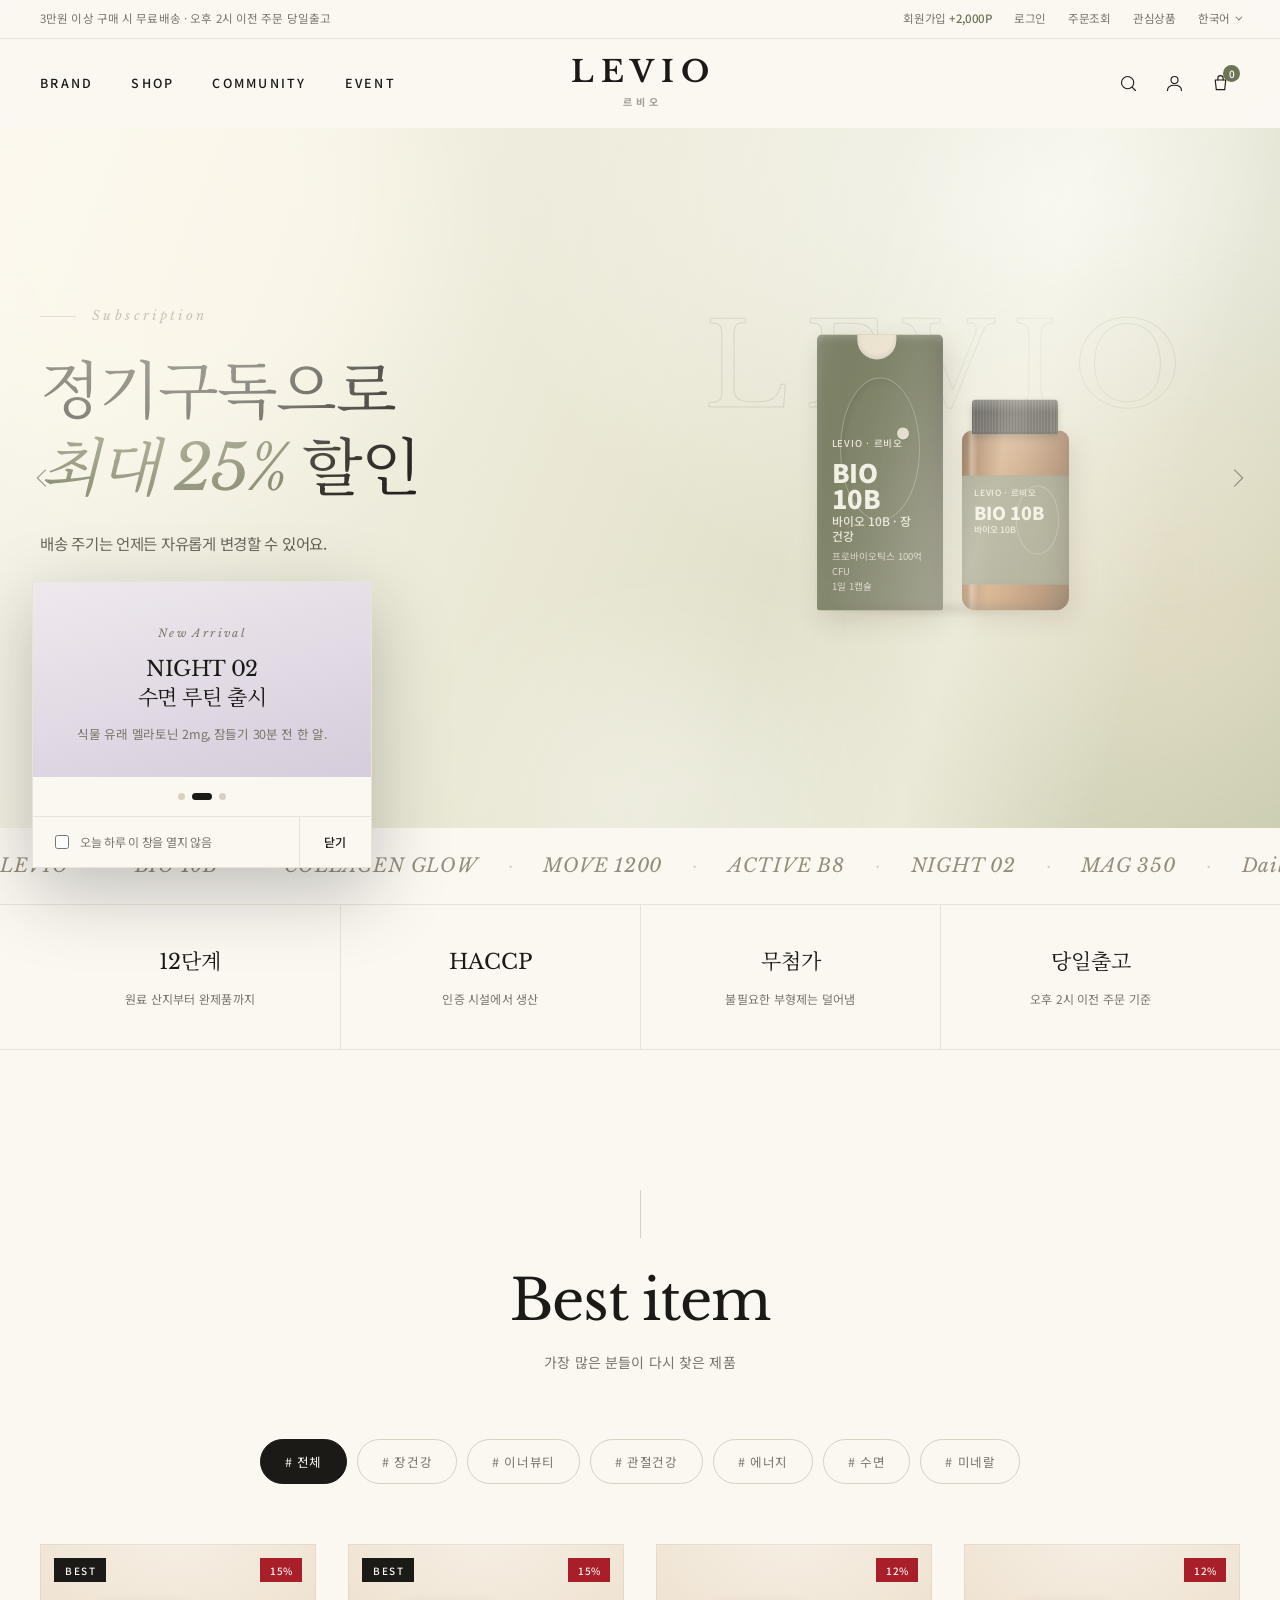
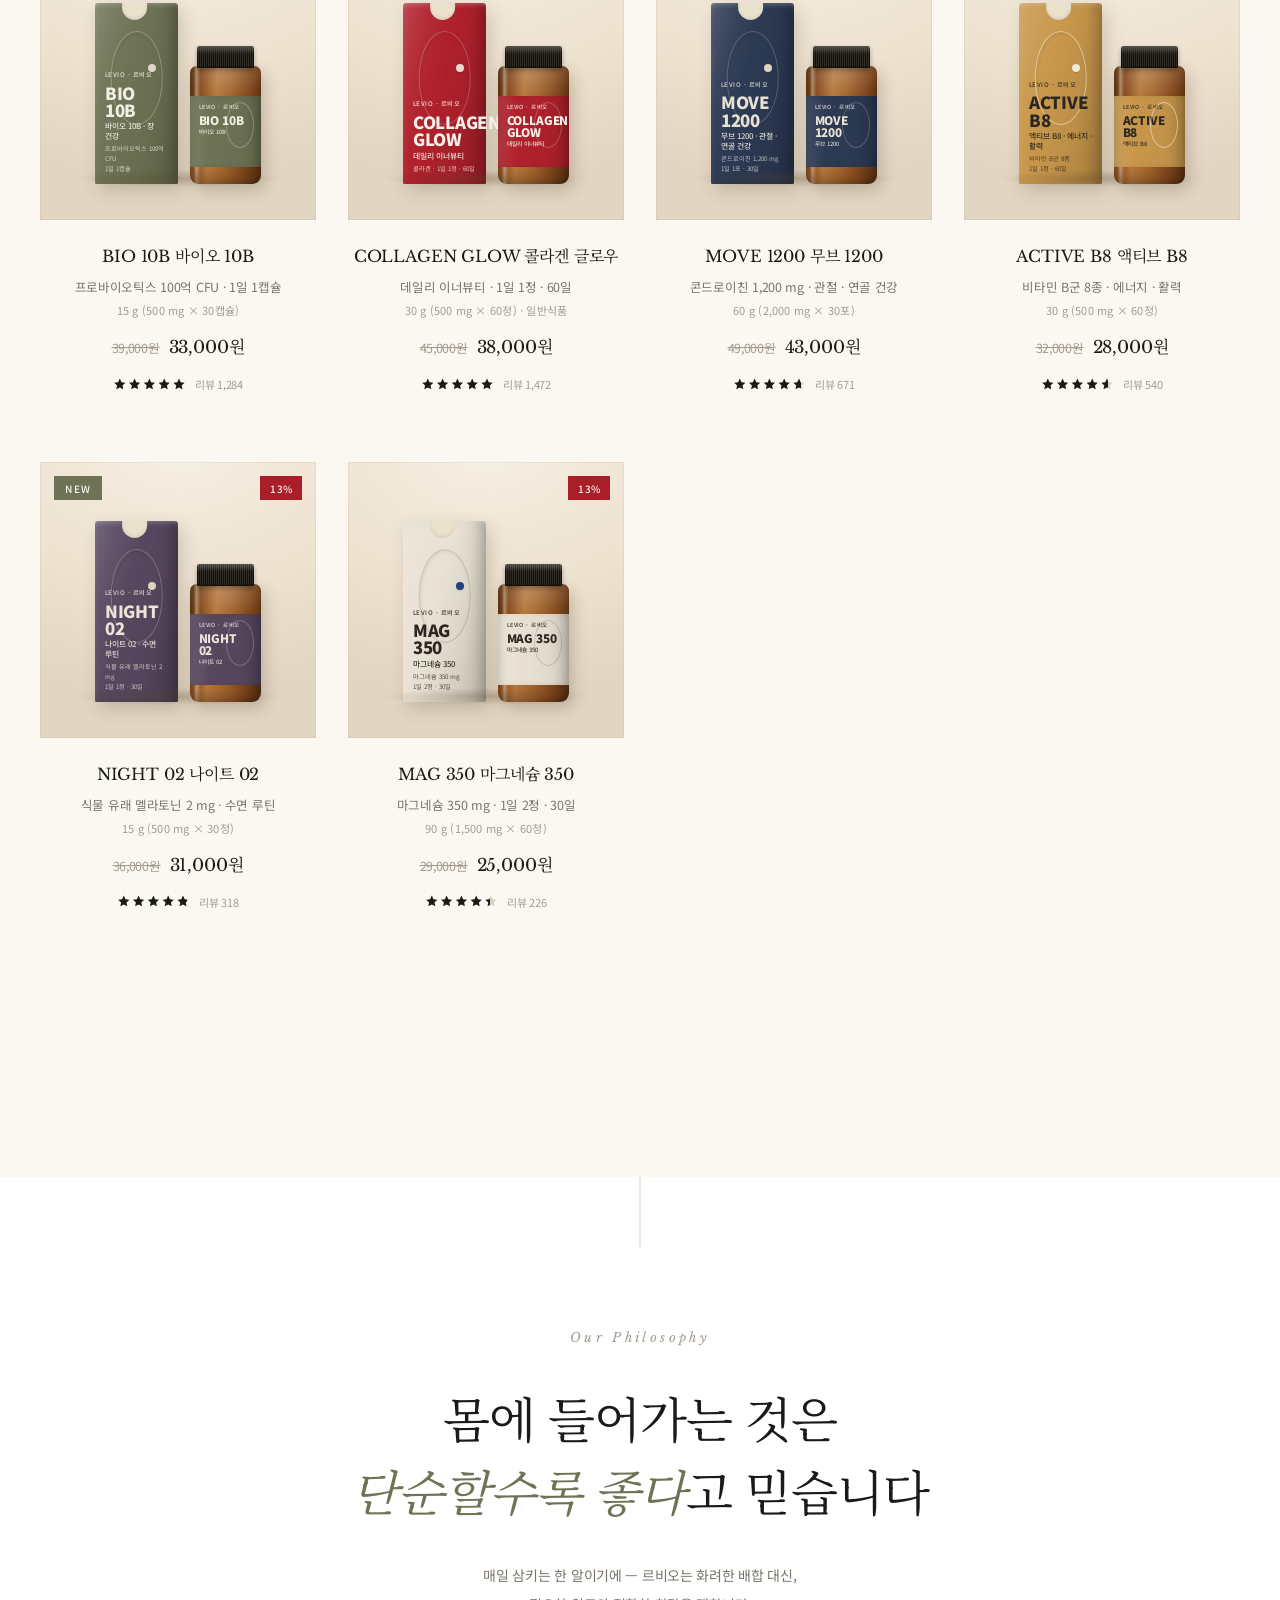
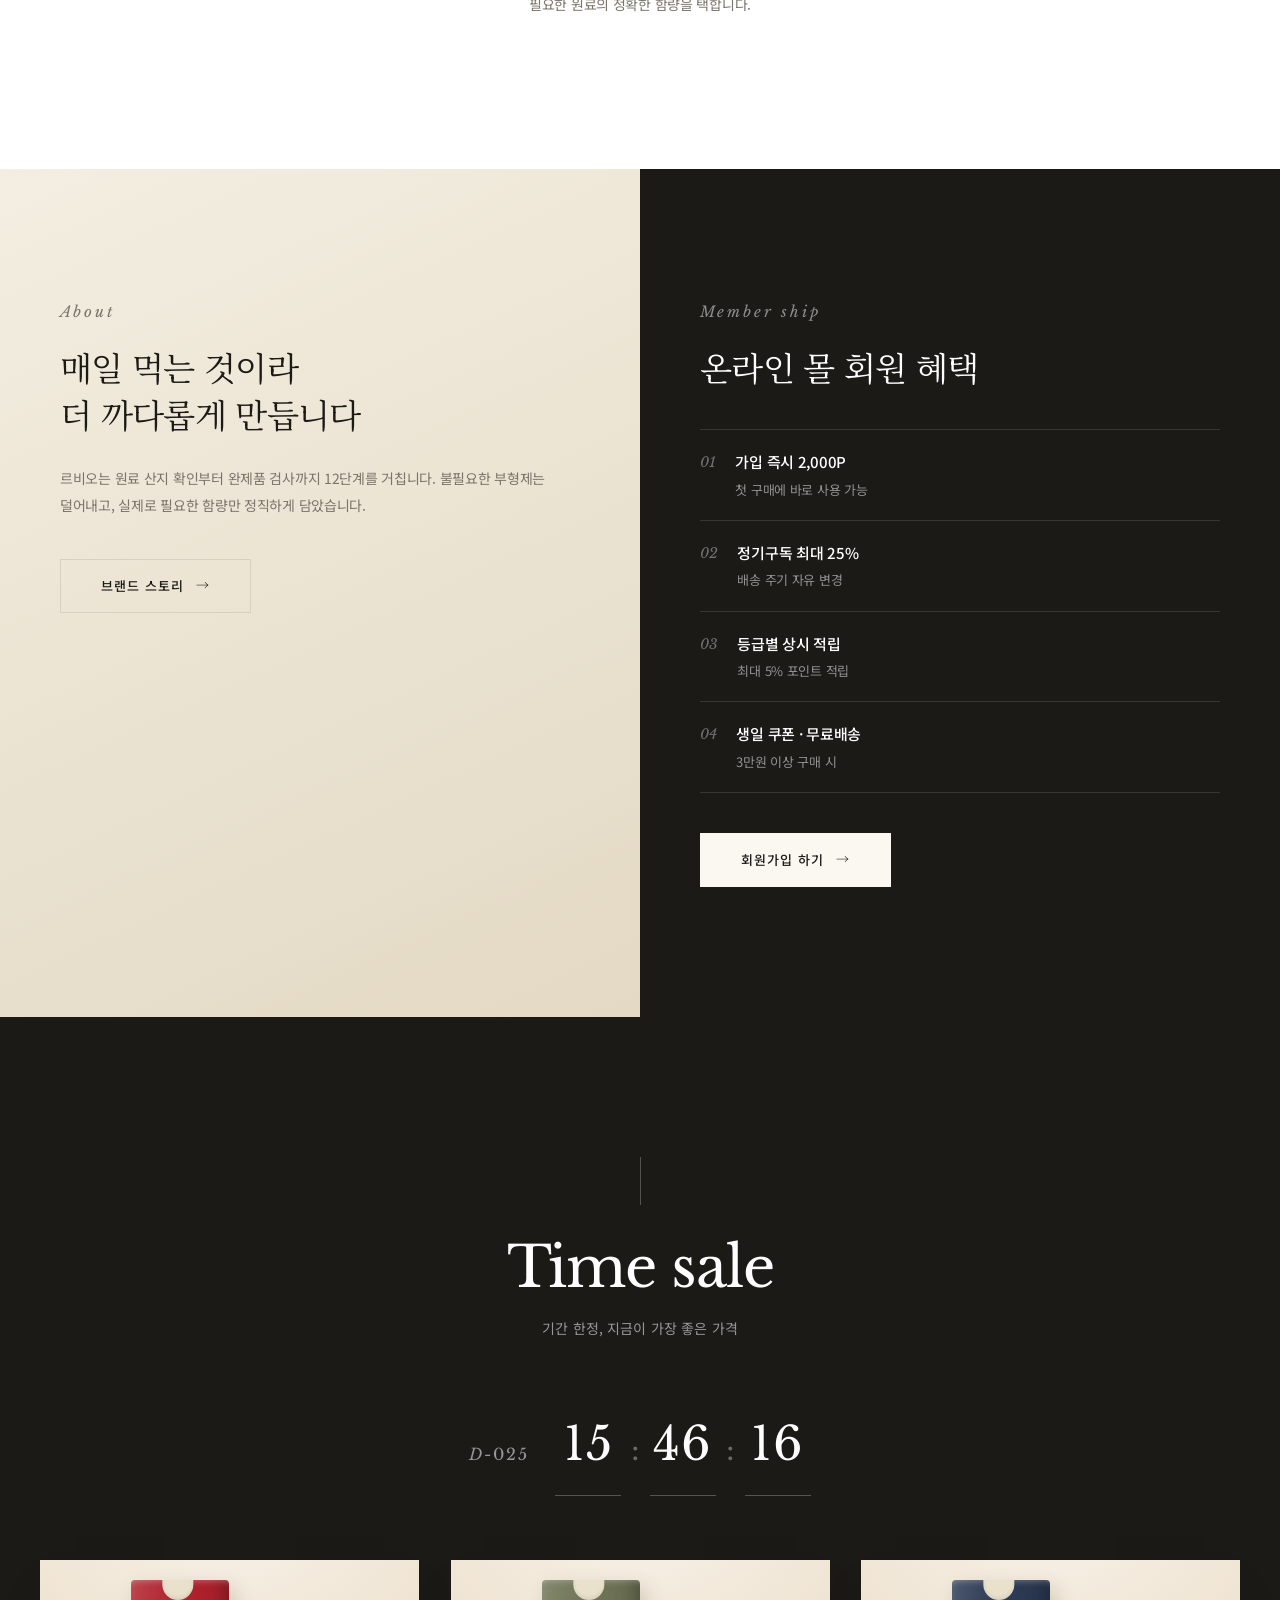
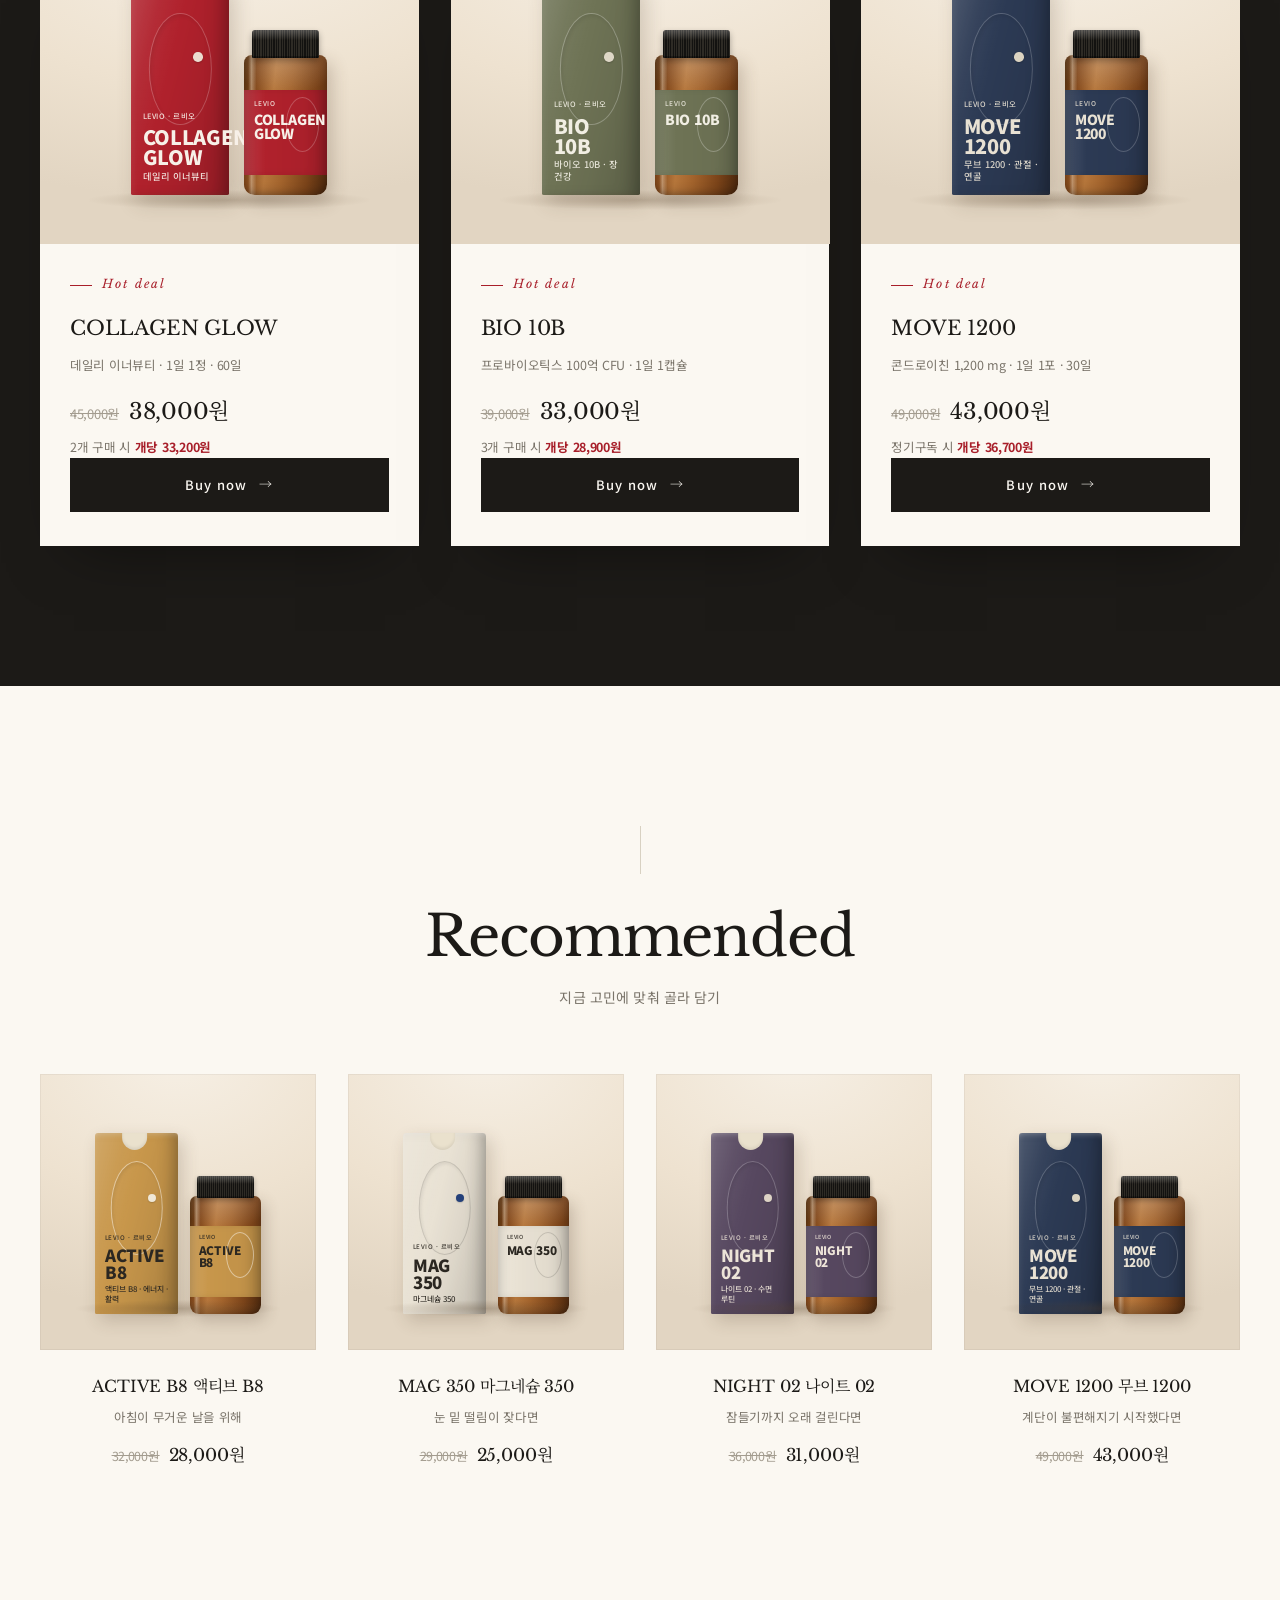
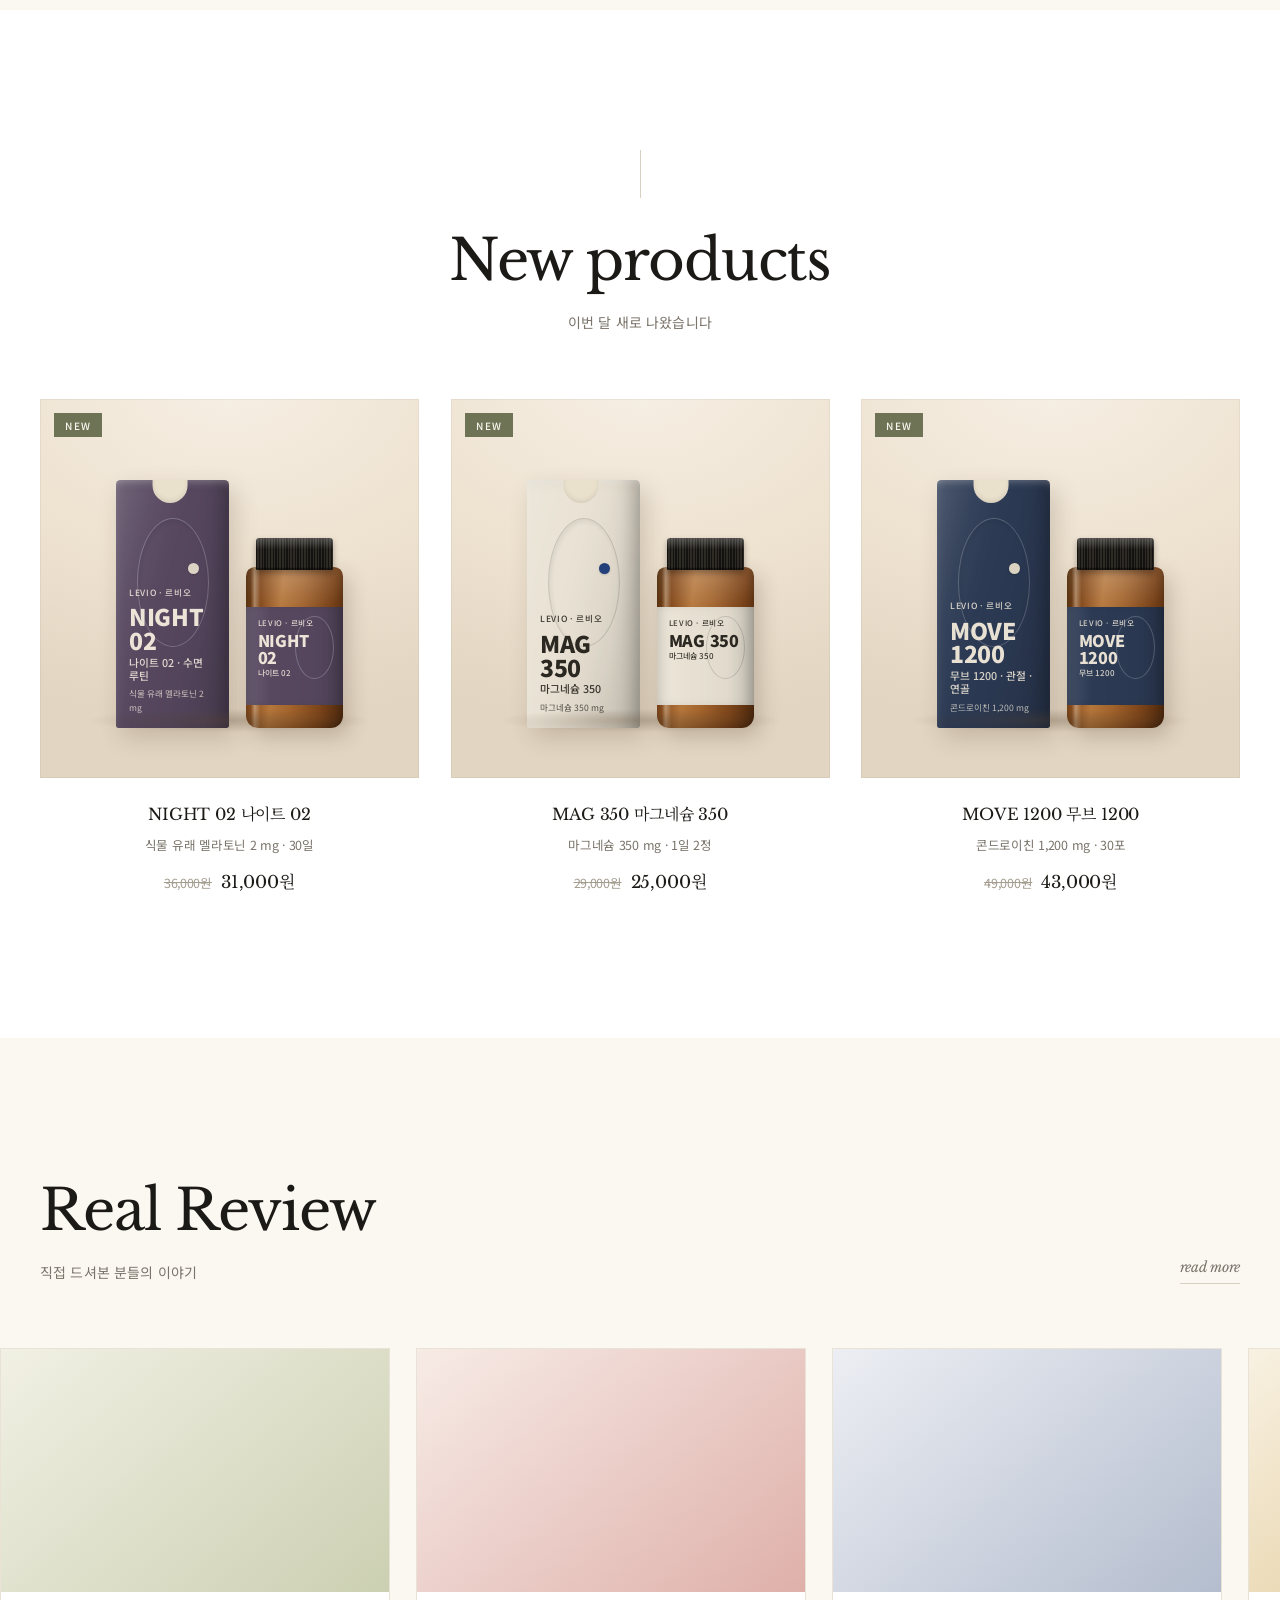
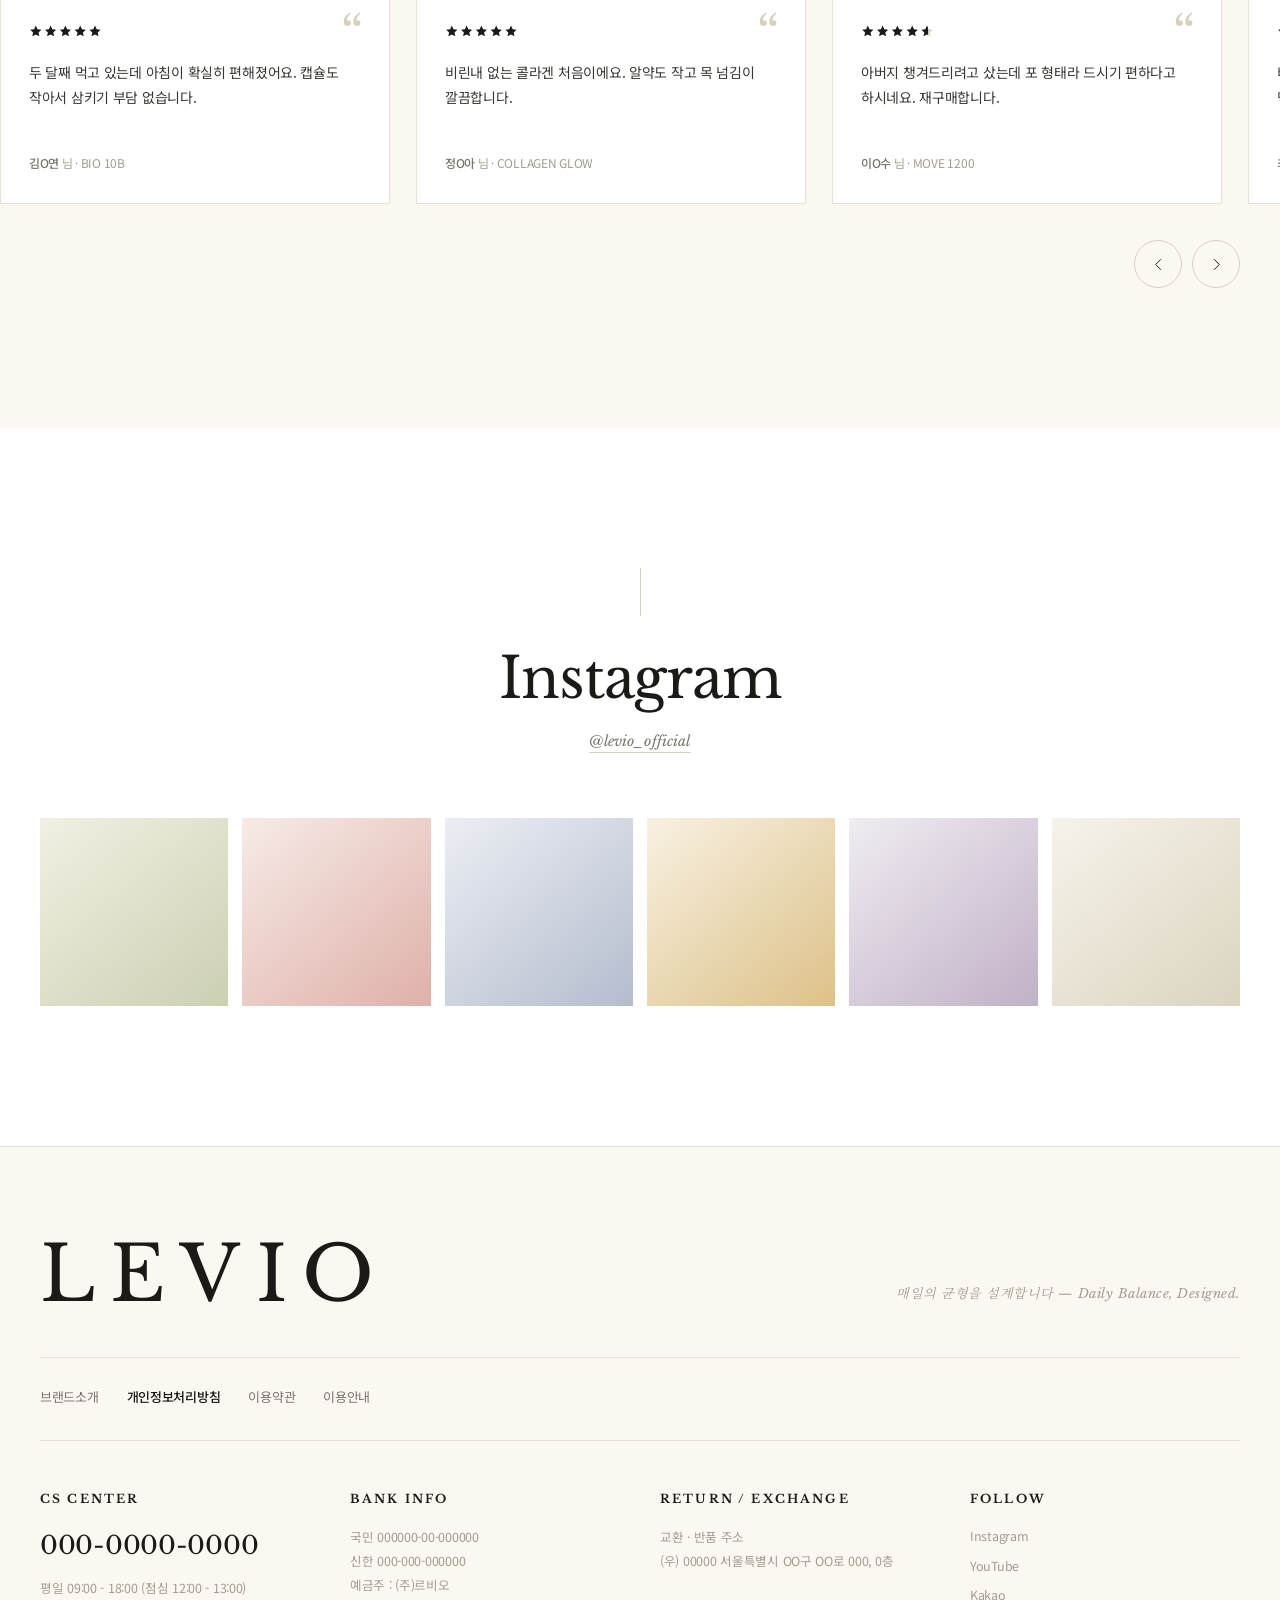
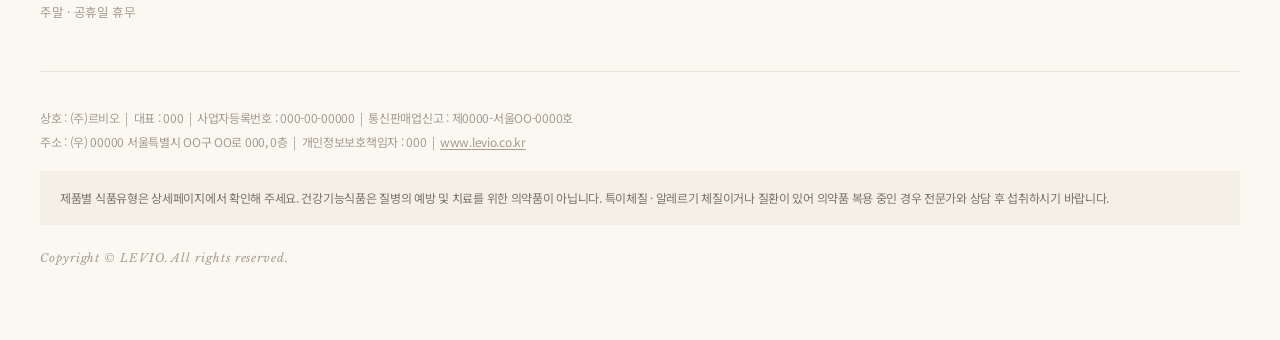
==== commit 07cae9c8: "팝업 닫기 버그 수정 + 비차단 코너 카드로 전환 - [hidden] display:none !important 전역 가드 — .layerpop의 display:flex가   hi" ====
--- a/index.html
+++ b/index.html
@@ -23,7 +23,7 @@
 <!-- ================= 레이어 팝업 ================= -->
 <div class="layerpop" id="layerpop" hidden>
   <div class="layerpop__dim" data-close-pop></div>
-  <div class="layerpop__box" role="dialog" aria-modal="true" aria-label="공지 팝업">
+  <div class="layerpop__box" role="dialog" aria-label="공지 팝업">
     <div class="layerpop__viewport">
       <ul class="layerpop__track" id="popTrack">
         <li class="layerpop__slide pop-a">
--- a/assets/css/style.css
+++ b/assets/css/style.css
@@ -59,6 +59,8 @@
 svg{width:100%;height:100%;fill:none;stroke:currentColor;stroke-width:1.4;stroke-linecap:round;stroke-linejoin:round;}
 
 ::selection{background:var(--c-dark);color:var(--c-paper);}
+/* hidden 속성이 어떤 display 지정보다 항상 이기도록 — 팝업/검색/드로어 닫힘 보장 */
+[hidden]{display:none !important;}
 body.is-locked{overflow:hidden;}
 .skip-link{position:absolute;left:0;top:-60px;z-index:9999;padding:10px 20px;background:var(--c-dark);color:#fff;font-size:13px;transition:top .2s;}
 .skip-link:focus{top:0;}
@@ -273,20 +275,20 @@
 }
 .prod__link:hover .prod__thumb::after{opacity:1;transform:translate(-50%,0);}
 
-/* ---------- 8. 레이어 팝업 ---------- */
-.layerpop{position:fixed;inset:0;z-index:900;display:flex;align-items:center;justify-content:center;padding:20px;}
-.layerpop__dim{position:absolute;inset:0;background:rgba(28,26,23,.55);}
-.layerpop__box{position:relative;width:100%;max-width:400px;background:var(--c-paper);animation:popUp .5s var(--ease-out) both;box-shadow:0 30px 80px rgba(28,26,23,.3);}
-@keyframes popUp{from{opacity:0;transform:translateY(20px);}to{opacity:1;transform:none;}}
+/* ---------- 8. 레이어 팝업 (비차단 코너 카드) ---------- */
+.layerpop{position:fixed;left:32px;bottom:32px;z-index:700;width:min(340px,calc(100vw - 40px));}
+.layerpop__dim{display:none;}
+.layerpop__box{position:relative;width:100%;background:var(--c-paper);border:1px solid var(--c-line);animation:popUp .6s var(--ease-out) both;box-shadow:0 24px 70px rgba(28,26,23,.26);}
+@keyframes popUp{from{opacity:0;transform:translateY(24px);}to{opacity:1;transform:none;}}
 .layerpop__viewport{overflow:hidden;}
 .layerpop__track{display:flex;transition:transform .5s var(--ease);}
-.layerpop__slide{flex:0 0 100%;padding:58px 38px 52px;text-align:center;}
+.layerpop__slide{flex:0 0 100%;padding:38px 30px 32px;text-align:center;}
 .pop-a{background:linear-gradient(165deg,#f3efe2,#dedcc4);}
 .pop-b{background:linear-gradient(165deg,#efe9ee,#d6ccdb);}
 .pop-c{background:linear-gradient(165deg,#f4ecdf,#e3d3bd);}
-.layerpop__eyebrow{display:inline-block;font-family:var(--f-display);font-style:italic;font-size:12px;letter-spacing:.22em;color:var(--c-sub);margin-bottom:18px;}
-.layerpop__title{font-family:var(--f-display);font-size:27px;font-weight:400;line-height:1.35;letter-spacing:-.02em;color:var(--c-dark);}
-.layerpop__desc{margin-top:14px;font-size:13px;color:var(--c-sub);}
+.layerpop__eyebrow{display:inline-block;font-family:var(--f-display);font-style:italic;font-size:11px;letter-spacing:.22em;color:var(--c-sub);margin-bottom:12px;}
+.layerpop__title{font-family:var(--f-display);font-size:21px;font-weight:400;line-height:1.4;letter-spacing:-.02em;color:var(--c-dark);}
+.layerpop__desc{margin-top:10px;font-size:12.5px;color:var(--c-sub);}
 .layerpop__dots{display:flex;justify-content:center;gap:7px;padding:16px 0;background:var(--c-paper);}
 .layerpop__dots button{width:7px;height:7px;border-radius:50%;background:var(--c-line-2);transition:background-color .2s,width .2s;}
 .layerpop__dots button.is-on{width:20px;border-radius:4px;background:var(--c-dark);}
@@ -744,11 +746,11 @@
   :root{--gutter:18px;}
   .sec-title{font-size:27px;}
 
-  .layerpop{padding:16px;}
-  .layerpop__slide{padding:46px 26px 40px;}
-  .layerpop__title{font-size:22px;}
+  .layerpop{left:12px;right:12px;bottom:12px;width:auto;}
+  .layerpop__slide{padding:28px 22px 24px;}
+  .layerpop__title{font-size:19px;}
   .layerpop__today{padding:0 14px;font-size:11.5px;}
-  .layerpop__close{padding:14px 18px;}
+  .layerpop__close{padding:12px 16px;}
 
   .hero__slide{padding:48px 0 76px;}
   .hero__eyebrow{font-size:11.5px;letter-spacing:.2em;margin-bottom:16px;}
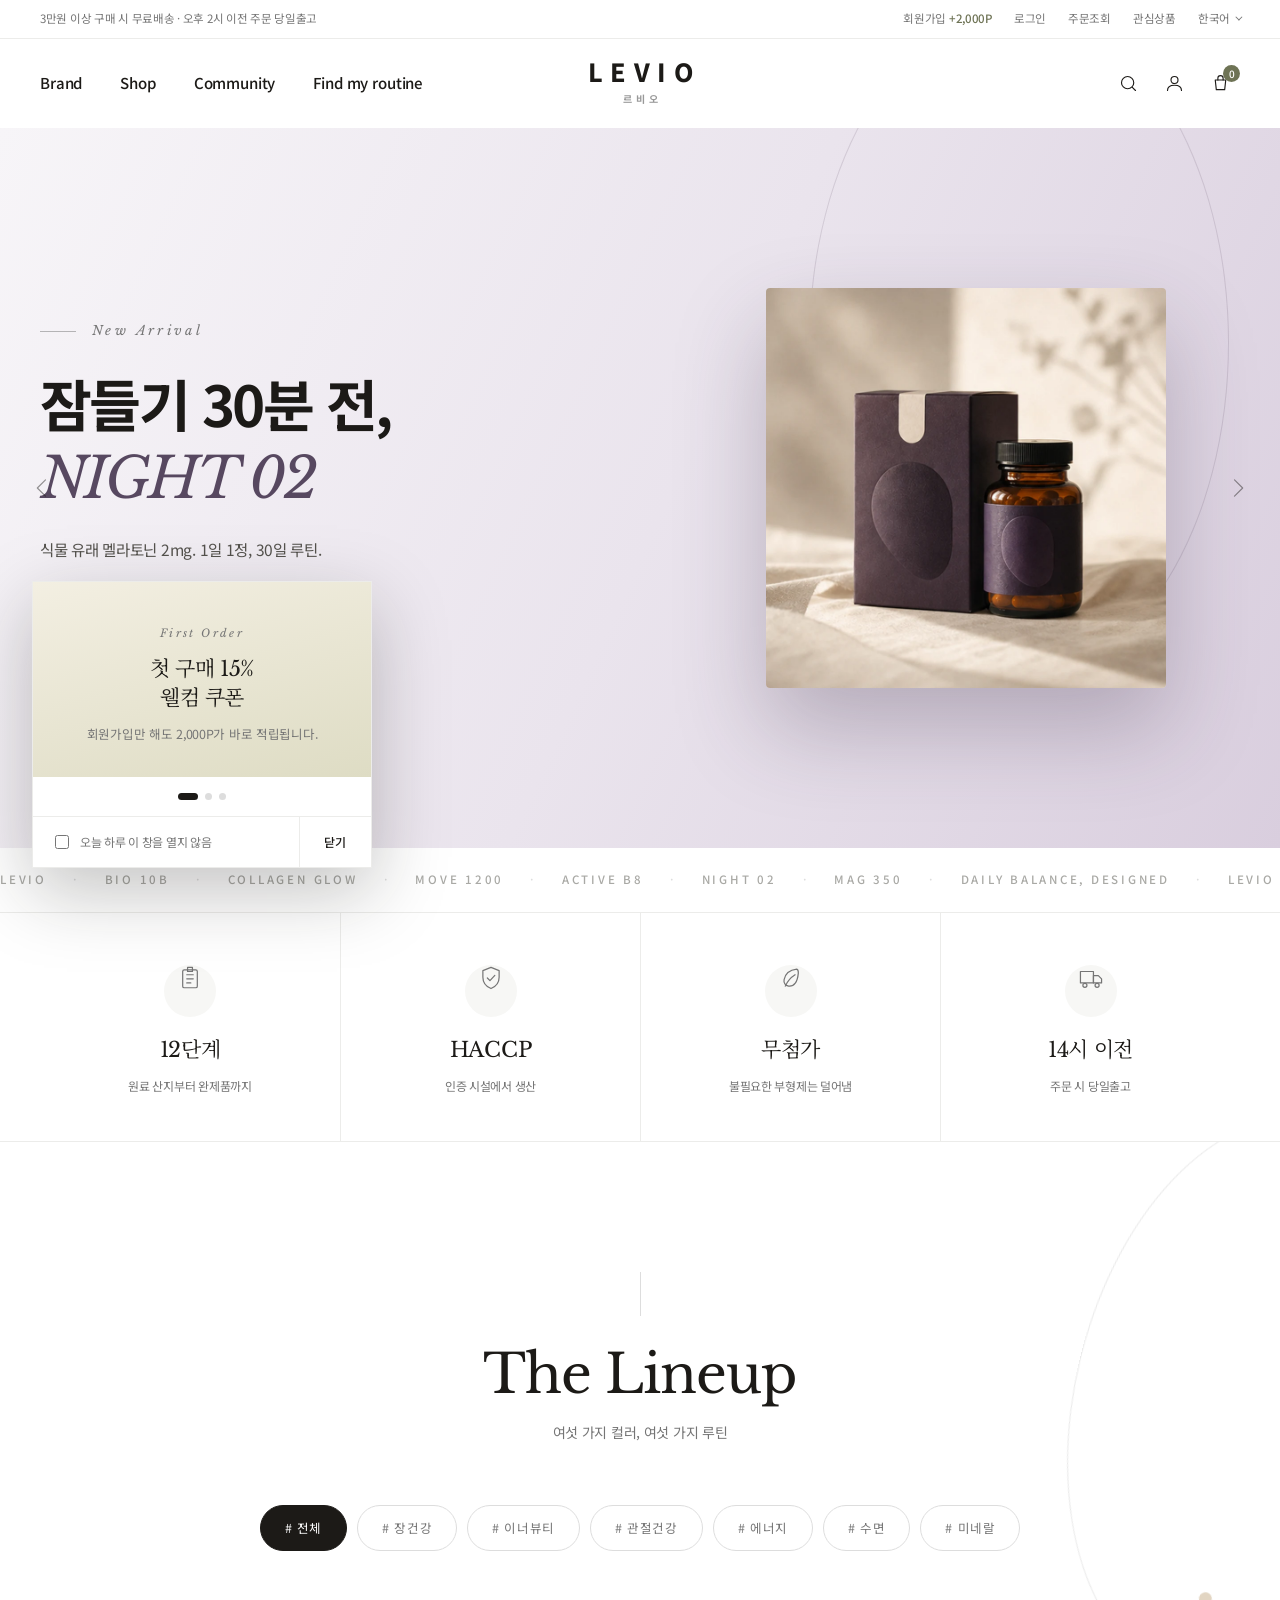
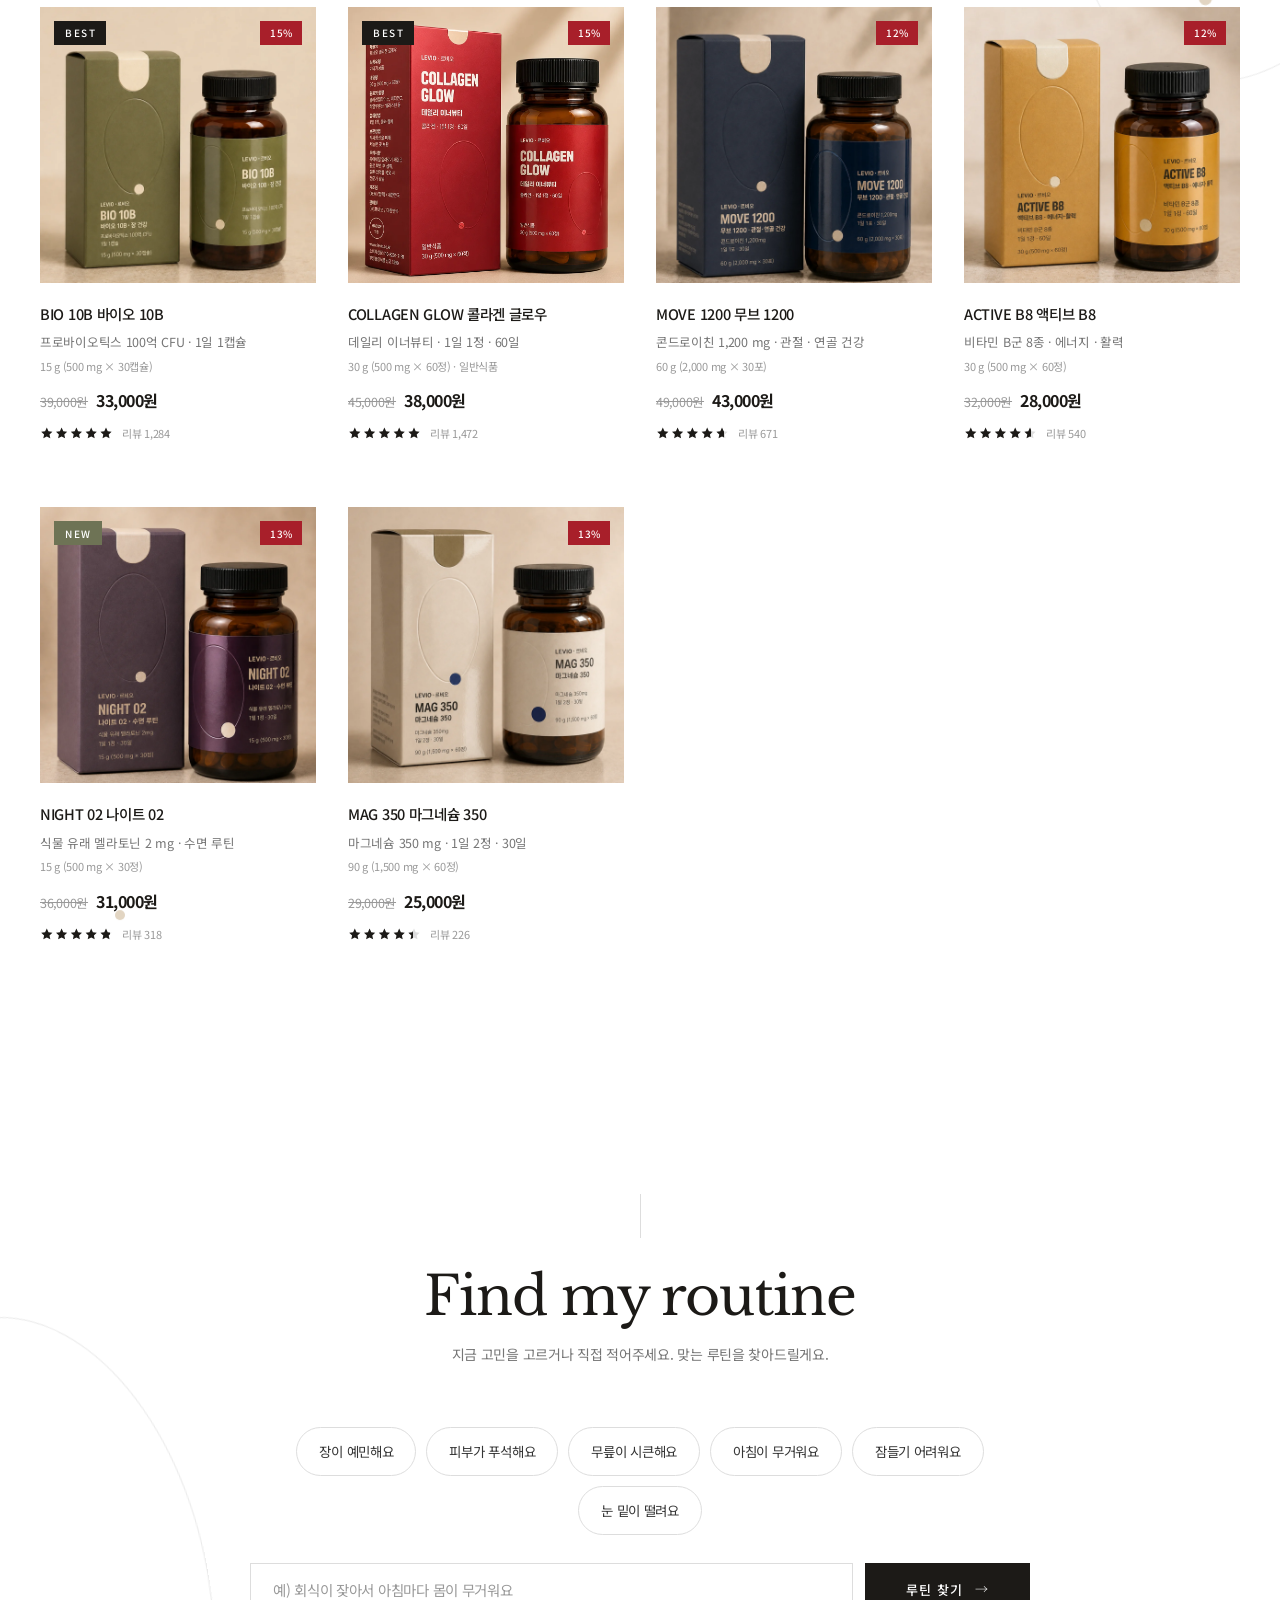
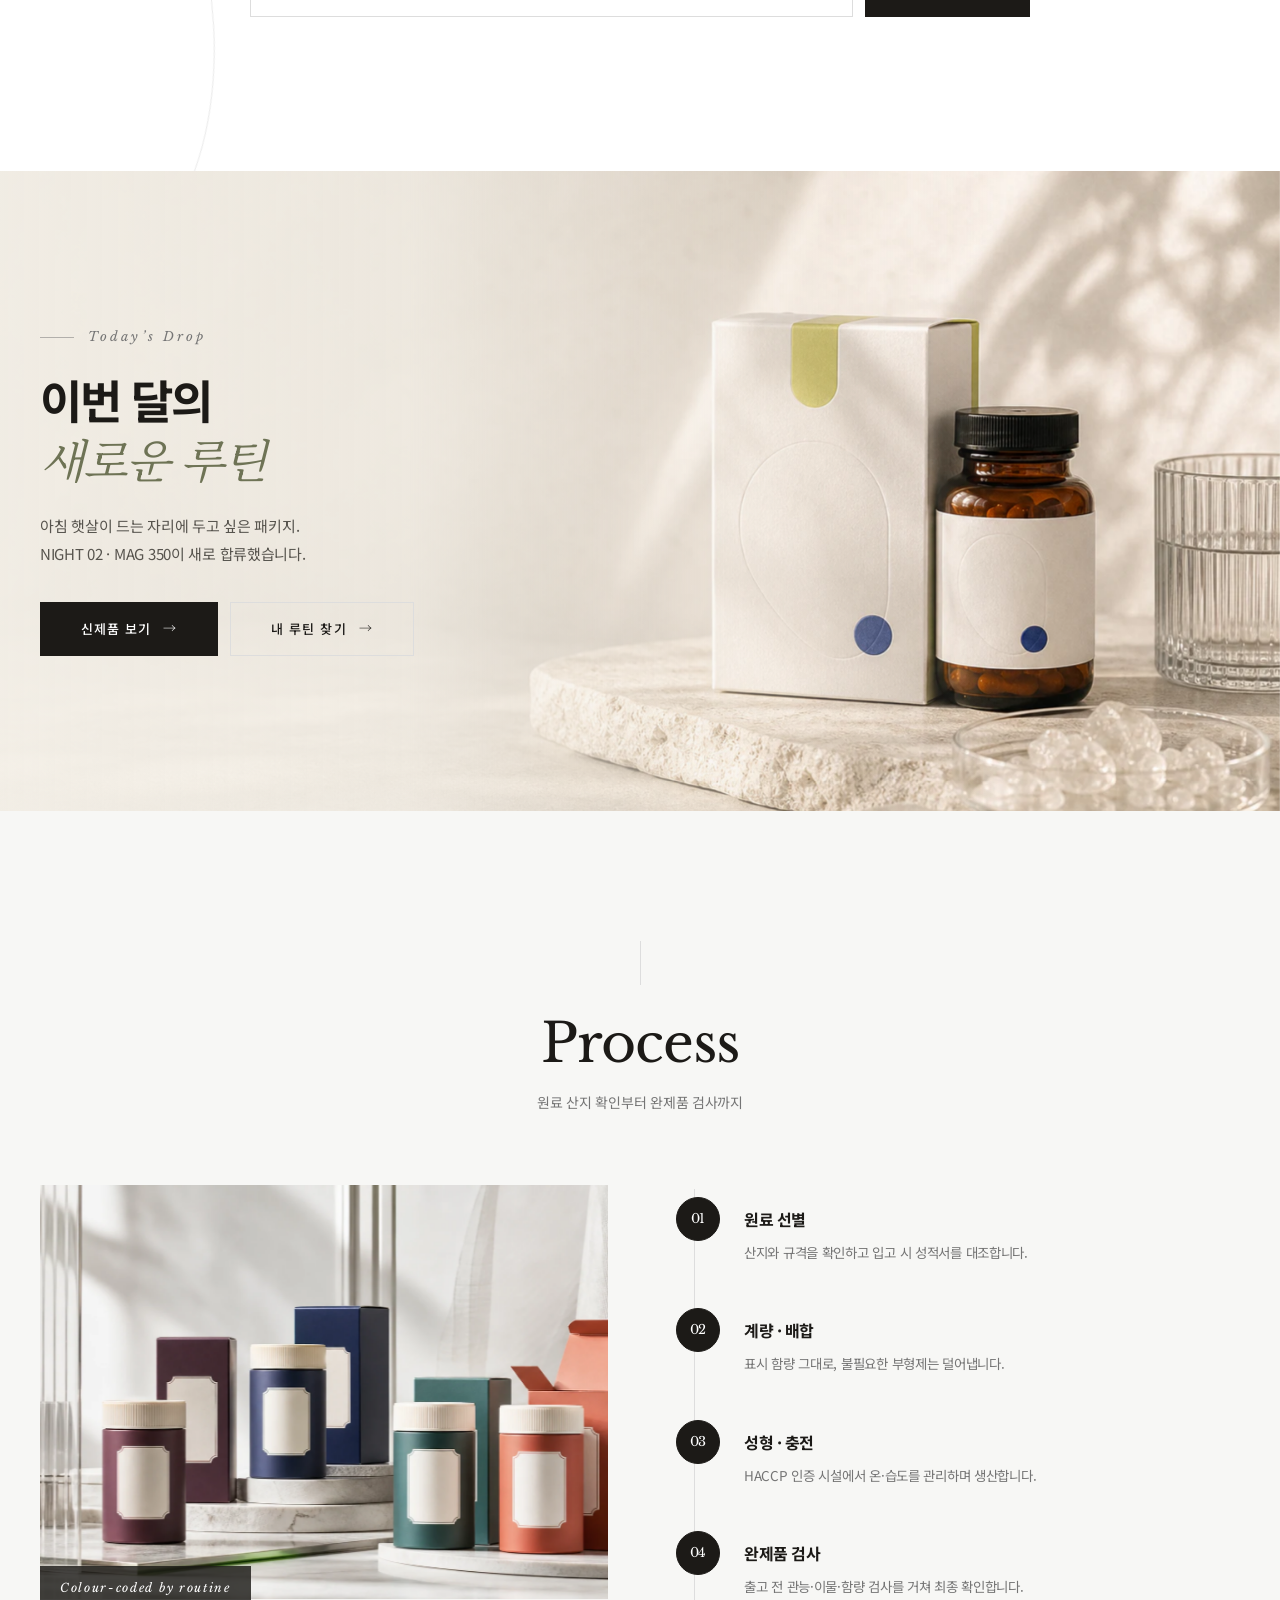
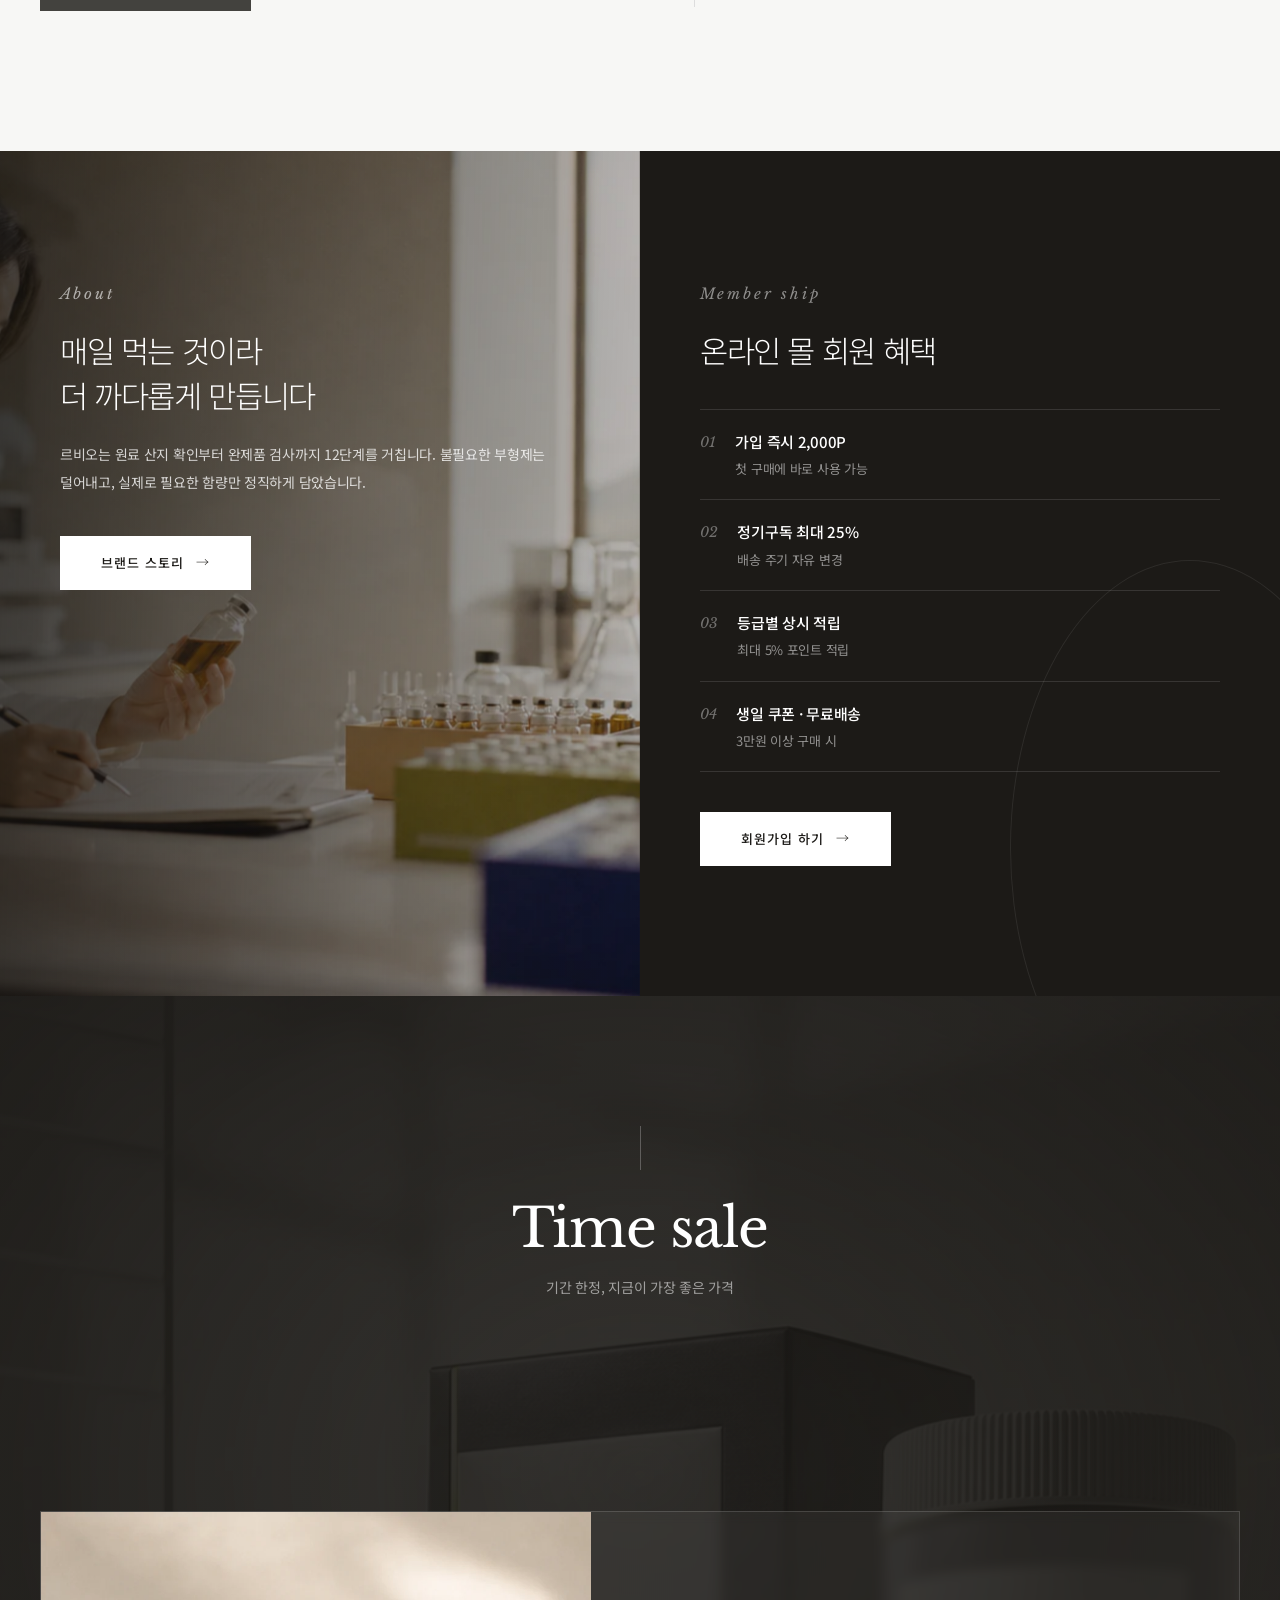
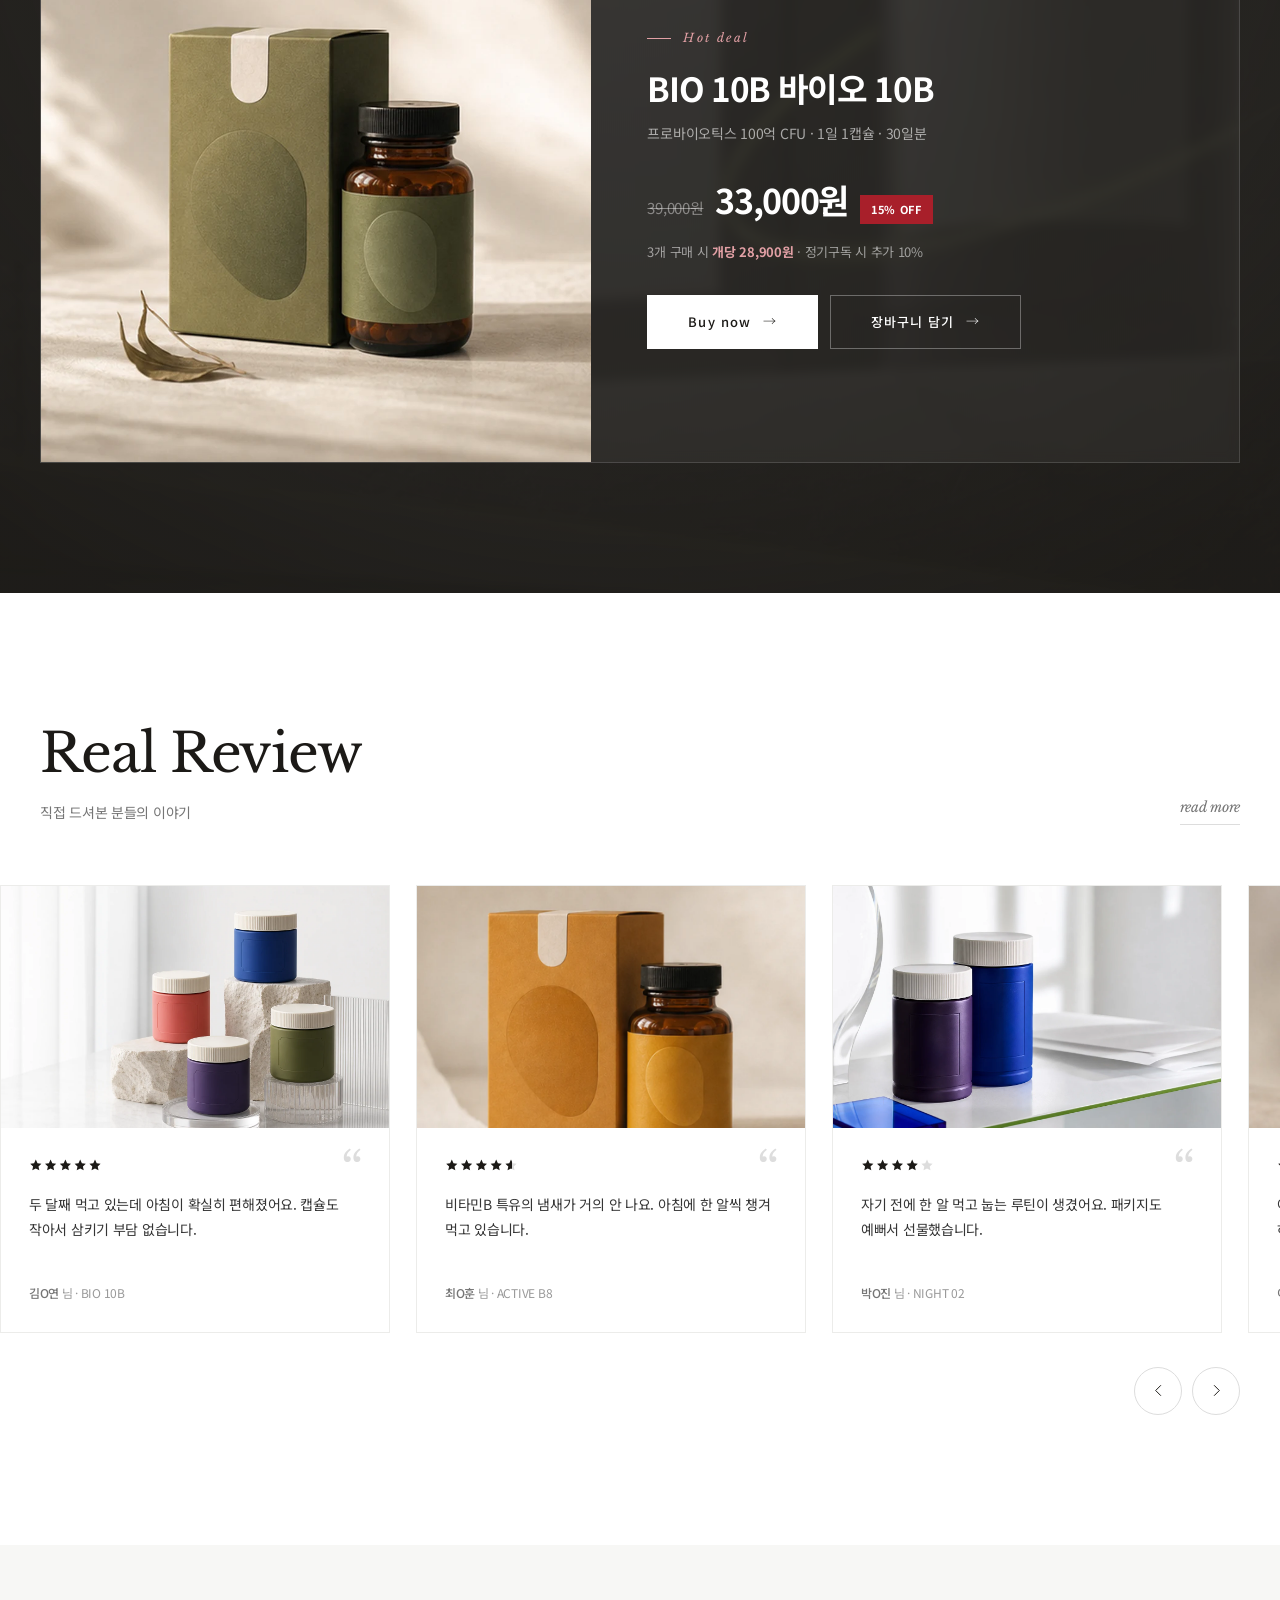
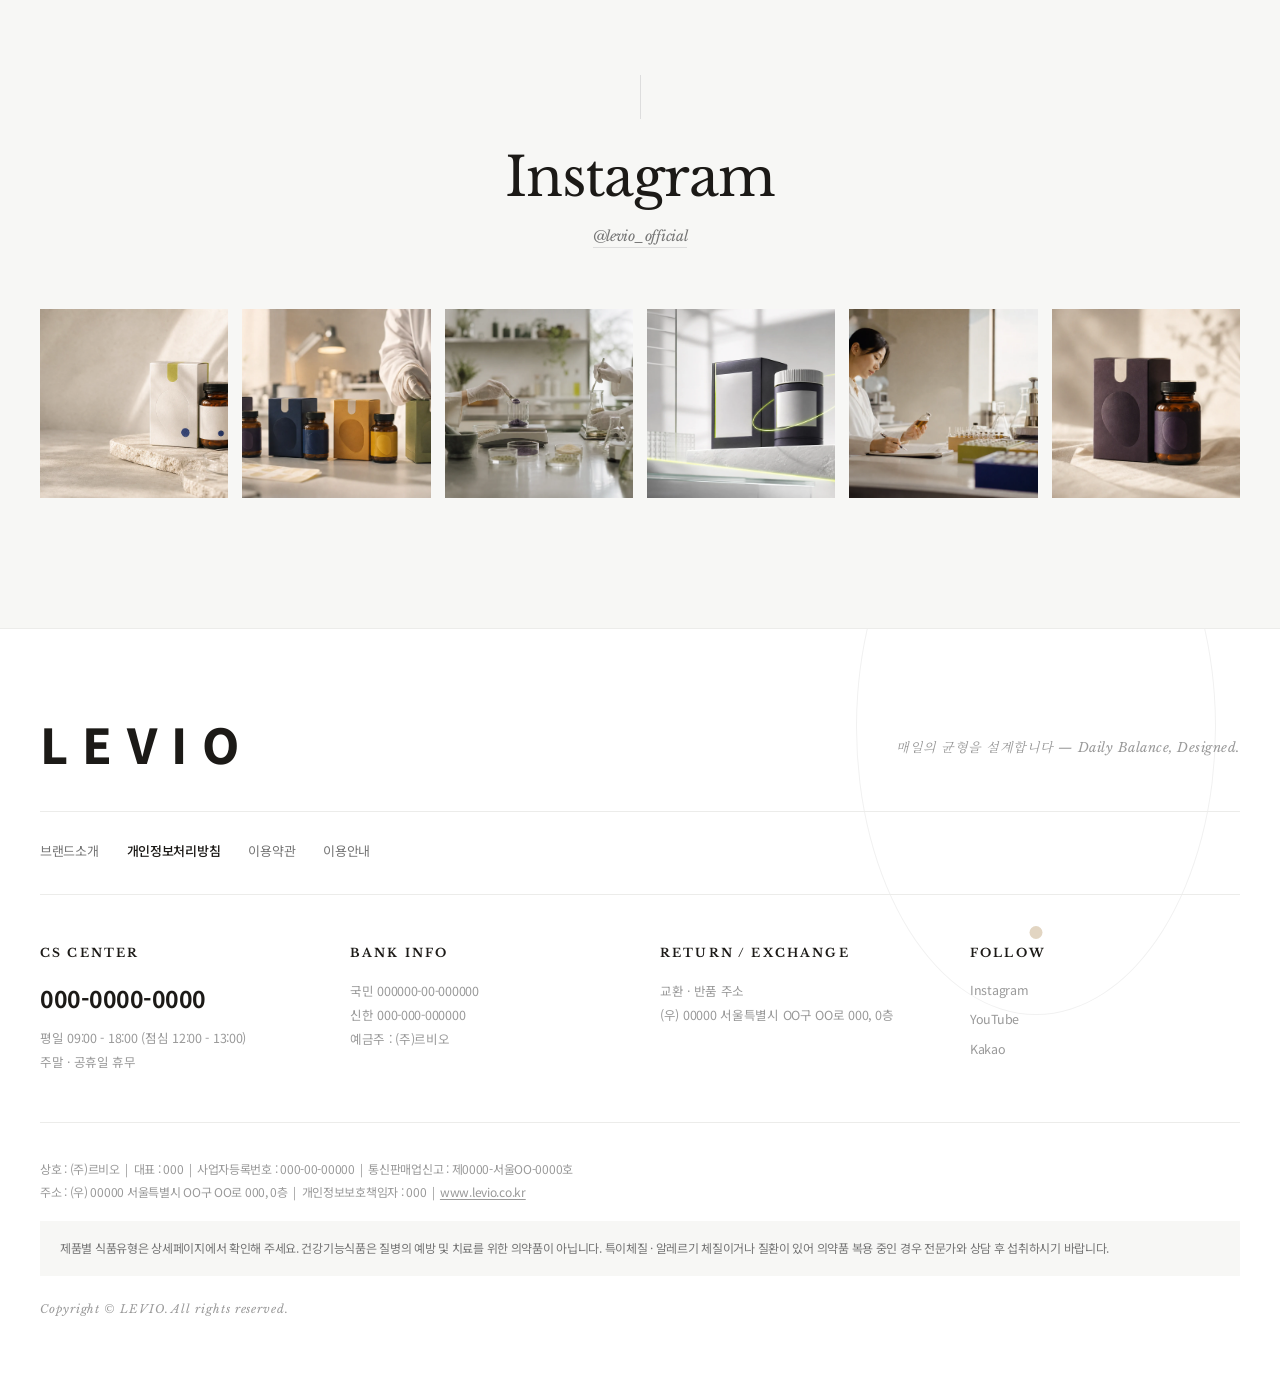
==== commit 20a0648b: "v5: 실사 패키지 사진 적용 + 진열 반복 제거 + 모션/그래픽 보강 사진 - 코덱스 레포의 실제 LEVIO 촬영본 18장 전량 반영 (CSS 패키지 재현 폐기) - 섹션별로 다" ====
--- a/index.html
+++ b/index.html
@@ -9,18 +9,20 @@
 <meta property="og:title" content="르비오 LEVIO | 매일의 균형을 설계합니다">
 <meta property="og:description" content="원료부터 배합까지, 매일 먹는 것이라 더 까다롭게.">
 <meta property="og:type" content="website">
-<meta name="theme-color" content="#f6f1e8">
+<meta property="og:image" content="assets/img/hero-pack.webp">
+<meta name="theme-color" content="#ffffff">
 
 <link rel="preconnect" href="https://fonts.googleapis.com">
 <link rel="preconnect" href="https://fonts.gstatic.com" crossorigin>
 <link href="https://fonts.googleapis.com/css2?family=Libre+Baskerville:ital,wght@0,400;0,700;1,400&family=Noto+Serif+KR:wght@400;600;900&family=Noto+Sans+KR:wght@300;400;500;700;900&display=swap" rel="stylesheet">
+<link rel="preload" as="image" href="assets/img/hero-pack.webp">
 <link rel="stylesheet" href="assets/css/style.css">
 </head>
 <body>
 
 <a class="skip-link" href="#content">본문 바로가기</a>
 
-<!-- ================= 레이어 팝업 ================= -->
+<!-- ================= 레이어 팝업 (비차단 코너 카드) ================= -->
 <div class="layerpop" id="layerpop" hidden>
   <div class="layerpop__dim" data-close-pop></div>
   <div class="layerpop__box" role="dialog" aria-label="공지 팝업">
@@ -87,13 +89,13 @@
           <li class="gnb__item has-sub">
             <a href="#">Brand</a>
             <div class="gnb__sub"><ul>
-              <li><a href="#">브랜드 스토리</a></li>
-              <li><a href="#">원료 &amp; 품질관리</a></li>
+              <li><a href="#process">원료 &amp; 공정</a></li>
+              <li><a href="#membership">브랜드 스토리</a></li>
               <li><a href="#">생산 · 연구</a></li>
             </ul></div>
           </li>
           <li class="gnb__item has-sub">
-            <a href="#">Shop</a>
+            <a href="#best">Shop</a>
             <div class="gnb__sub"><ul>
               <li><a href="#">장 건강</a></li>
               <li><a href="#">이너뷰티</a></li>
@@ -111,7 +113,7 @@
               <li><a href="#">Q&amp;A</a></li>
             </ul></div>
           </li>
-          <li class="gnb__item"><a href="#">Event</a></li>
+          <li class="gnb__item"><a href="#finder">Find my routine</a></li>
         </ul>
       </nav>
 
@@ -173,7 +175,7 @@
       <ul class="acc" id="acc">
         <li class="acc__item">
           <button type="button" class="acc__head" aria-expanded="false">Brand</button>
-          <div class="acc__body"><ul><li><a href="#">브랜드 스토리</a></li><li><a href="#">원료 &amp; 품질관리</a></li><li><a href="#">생산 · 연구</a></li></ul></div>
+          <div class="acc__body"><ul><li><a href="#process">원료 &amp; 공정</a></li><li><a href="#membership">브랜드 스토리</a></li><li><a href="#">생산 · 연구</a></li></ul></div>
         </li>
         <li class="acc__item">
           <button type="button" class="acc__head" aria-expanded="false">Shop</button>
@@ -183,7 +185,7 @@
           <button type="button" class="acc__head" aria-expanded="false">Community</button>
           <div class="acc__body"><ul><li><a href="#">공지사항</a></li><li><a href="#">구매후기</a></li><li><a href="#">Q&amp;A</a></li></ul></div>
         </li>
-        <li class="acc__item"><a class="acc__link" href="#">Event</a></li>
+        <li class="acc__item"><a class="acc__link" href="#finder">Find my routine</a></li>
       </ul>
     </nav>
     <ul class="drawer__sub">
@@ -198,61 +200,53 @@
 
   <!-- ================= 히어로 ================= -->
   <section class="hero" aria-label="메인 배너">
-    <div class="hero__atmos" aria-hidden="true"><i></i><i></i><i></i><span class="hero__ray"></span></div>
     <div class="hero__viewport" id="heroViewport">
       <ul class="hero__track" id="heroTrack">
 
-        <!-- 슬라이드 1 : 라인업 (실험실 톤) -->
-        <li class="hero__slide hero-a">
+        <!-- S1 : 포장 라인 -->
+        <li class="hero__slide hero--photo">
+          <figure class="hero__bg" data-parallax="0.1">
+            <img src="assets/img/hero-pack.webp" alt="" fetchpriority="high">
+          </figure>
+          <div class="hero__scrim" aria-hidden="true"></div>
           <div class="container hero__inner">
             <div class="hero__copy">
-              <span class="hero__eyebrow">Daily Routine</span>
-              <h2 class="hero__title">매일의 균형을<br><i>설계합니다</i></h2>
-              <p class="hero__desc">필요한 것만, 정직한 함량으로. 르비오의 여섯 가지 루틴.</p>
+              <span class="hero__eyebrow">LEVIO · Daily Routine</span>
+              <h2 class="hero__title">매일의 균형을<br><i>설계</i>합니다</h2>
+              <p class="hero__desc">여섯 가지 컬러, 여섯 가지 루틴.<br>필요한 것만 정직한 함량으로 담았습니다.</p>
               <a href="#best" class="btn btn--dark">전체 라인업 보기</a>
             </div>
-            <div class="hero__stage" aria-hidden="true">
-              <span class="pkg pkg--night pkg--sm"><span class="pkg__box"><span class="pkg__t"><i>LEVIO · 르비오</i><b>NIGHT 02</b><em>나이트 02 · 수면 루틴</em></span></span></span>
-              <span class="pkg pkg--move pkg--sm"><span class="pkg__box"><span class="pkg__t"><i>LEVIO · 르비오</i><b>MOVE 1200</b><em>무브 1200 · 관절 · 연골</em></span></span></span>
-              <span class="pkg pkg--active pkg--sm"><span class="pkg__box"><span class="pkg__t"><i>LEVIO · 르비오</i><b>ACTIVE B8</b><em>액티브 B8 · 에너지</em></span></span></span>
-              <span class="pkg pkg--collagen pkg--sm"><span class="pkg__box"><span class="pkg__t"><i>LEVIO · 르비오</i><b>COLLAGEN<br>GLOW</b><em>데일리 이너뷰티</em></span></span></span>
-              <span class="pkg pkg--bio pkg--sm"><span class="pkg__box"><span class="pkg__t"><i>LEVIO · 르비오</i><b>BIO 10B</b><em>바이오 10B · 장 건강</em></span></span></span>
-            </div>
           </div>
         </li>
 
-        <!-- 슬라이드 2 : NIGHT 02 -->
-        <li class="hero__slide hero-b">
+        <!-- S2 : NIGHT 02 (스플릿 제품컷) -->
+        <li class="hero__slide hero--split hero--night">
+          <span class="deco deco--ellipse deco--hero" aria-hidden="true" data-parallax="0.06"></span>
           <div class="container hero__inner">
             <div class="hero__copy">
               <span class="hero__eyebrow">New Arrival</span>
               <h2 class="hero__title">잠들기 30분 전,<br><i>NIGHT 02</i></h2>
               <p class="hero__desc">식물 유래 멜라토닌 2mg. 1일 1정, 30일 루틴.</p>
-              <a href="#new" class="btn btn--dark">신제품 확인하기</a>
-            </div>
-            <div class="hero__stage hero__stage--solo" aria-hidden="true">
-              <span class="pkg pkg--night pkg--lg">
-                <span class="pkg__box"><span class="pkg__t"><i>LEVIO · 르비오</i><b>NIGHT 02</b><em>나이트 02 · 수면 루틴</em><small>식물 유래 멜라토닌 2mg<br>1일 1정 · 30일</small></span></span>
-                <span class="pkg__bottle"><span class="pkg__l"><i>LEVIO · 르비오</i><b>NIGHT 02</b><em>나이트 02</em></span></span>
-              </span>
-            </div>
+              <a href="#best" class="btn btn--dark">신제품 확인하기</a>
+            </div>
+            <figure class="hero__product" data-parallax="-0.06">
+              <img src="assets/img/d-night.webp" alt="LEVIO NIGHT 02 나이트 02 패키지">
+            </figure>
           </div>
         </li>
 
-        <!-- 슬라이드 3 : 정기구독 -->
-        <li class="hero__slide hero-c">
+        <!-- S3 : 원료 계량 씬 -->
+        <li class="hero__slide hero--photo">
+          <figure class="hero__bg" data-parallax="0.1">
+            <img src="assets/img/scene-weigh.webp" alt="">
+          </figure>
+          <div class="hero__scrim" aria-hidden="true"></div>
           <div class="container hero__inner">
             <div class="hero__copy">
-              <span class="hero__eyebrow">Subscription</span>
-              <h2 class="hero__title">정기구독으로<br><i>최대 25%</i> 할인</h2>
-              <p class="hero__desc">배송 주기는 언제든 자유롭게 변경할 수 있어요.</p>
-              <a href="#membership" class="btn btn--dark">혜택 살펴보기</a>
-            </div>
-            <div class="hero__stage hero__stage--solo" aria-hidden="true">
-              <span class="pkg pkg--bio pkg--lg">
-                <span class="pkg__box"><span class="pkg__t"><i>LEVIO · 르비오</i><b>BIO 10B</b><em>바이오 10B · 장 건강</em><small>프로바이오틱스 100억 CFU<br>1일 1캡슐</small></span></span>
-                <span class="pkg__bottle"><span class="pkg__l"><i>LEVIO · 르비오</i><b>BIO 10B</b><em>바이오 10B</em></span></span>
-              </span>
+              <span class="hero__eyebrow">Quality Control</span>
+              <h2 class="hero__title">원료부터 완제품까지<br><i>12단계</i> 검증</h2>
+              <p class="hero__desc">매일 먹는 것이라, 더 까다롭게 만듭니다.</p>
+              <a href="#process" class="btn btn--dark">공정 살펴보기</a>
             </div>
           </div>
         </li>
@@ -288,19 +282,45 @@
   <!-- ================= 브랜드 스트립 ================= -->
   <section class="strip" aria-label="브랜드 약속">
     <div class="container strip__inner">
-      <div class="strip__item reveal"><b>12단계</b><span>원료 산지부터 완제품까지</span></div>
-      <div class="strip__item reveal"><b>HACCP</b><span>인증 시설에서 생산</span></div>
-      <div class="strip__item reveal"><b>무첨가</b><span>불필요한 부형제는 덜어냄</span></div>
-      <div class="strip__item reveal"><b>당일출고</b><span>오후 2시 이전 주문 기준</span></div>
-    </div>
-  </section>
-
-  <!-- ================= BEST ITEM ================= -->
-  <section class="section" id="best">
+      <div class="strip__item reveal">
+        <span class="strip__ico" aria-hidden="true">
+          <svg viewBox="0 0 32 32"><path d="M9 6h14a2 2 0 0 1 2 2v18a2 2 0 0 1-2 2H9a2 2 0 0 1-2-2V8a2 2 0 0 1 2-2z"/><path d="M12 12h8M12 17h8M12 22h5"/><path d="M13 3h6v5h-6z"/></svg>
+        </span>
+        <b><em data-counter="12">0</em>단계</b>
+        <span>원료 산지부터 완제품까지</span>
+      </div>
+      <div class="strip__item reveal">
+        <span class="strip__ico" aria-hidden="true">
+          <svg viewBox="0 0 32 32"><path d="M16 3l10 4v8c0 7-4.4 11.6-10 14C10.4 26.6 6 22 6 15V7l10-4z"/><path d="M11.5 16l3.2 3.2 6-6.4"/></svg>
+        </span>
+        <b>HACCP</b>
+        <span>인증 시설에서 생산</span>
+      </div>
+      <div class="strip__item reveal">
+        <span class="strip__ico" aria-hidden="true">
+          <svg viewBox="0 0 32 32"><path d="M23 5c-9 1-14 5.5-15.5 13C6.7 22 9 25.5 13 26c7 .8 11-5 12-16 .1-2-.5-4.5-2-5z"/><path d="M9 26c2.5-6 6.5-10.5 12-14"/></svg>
+        </span>
+        <b>무첨가</b>
+        <span>불필요한 부형제는 덜어냄</span>
+      </div>
+      <div class="strip__item reveal">
+        <span class="strip__ico" aria-hidden="true">
+          <svg viewBox="0 0 32 32"><path d="M3 8h16v14H3z"/><path d="M19 13h6l4 4v5h-10z"/><circle cx="8.5" cy="25" r="2.5"/><circle cx="23.5" cy="25" r="2.5"/></svg>
+        </span>
+        <b><em data-counter="14">0</em>시 이전</b>
+        <span>주문 시 당일출고</span>
+      </div>
+    </div>
+  </section>
+
+  <!-- ================= BEST ITEM (유일한 상품 그리드) ================= -->
+  <section class="section section--deco" id="best">
+    <span class="deco deco--ellipse deco--a" aria-hidden="true" data-parallax="0.08"></span>
+    <span class="deco deco--dot deco--b" aria-hidden="true" data-parallax="-0.05"></span>
     <div class="container">
       <header class="sec-head reveal">
-        <h2 class="sec-title">Best item</h2>
-        <p class="sec-desc">가장 많은 분들이 다시 찾은 제품</p>
+        <h2 class="sec-title">The Lineup</h2>
+        <p class="sec-desc">여섯 가지 컬러, 여섯 가지 루틴</p>
       </header>
 
       <div class="tags reveal" role="tablist" aria-label="카테고리 필터">
@@ -314,15 +334,11 @@
       </div>
 
       <ul class="prod-grid" id="bestGrid">
-
         <li class="prod reveal" data-cat="gut">
           <a href="#" class="prod__link">
             <span class="prod__thumb">
               <b class="badge badge--best">BEST</b><b class="badge badge--sale">15%</b>
-              <span class="pkg pkg--bio">
-                <span class="pkg__box"><span class="pkg__t"><i>LEVIO · 르비오</i><b>BIO 10B</b><em>바이오 10B · 장 건강</em><small>프로바이오틱스 100억 CFU<br>1일 1캡슐</small></span></span>
-                <span class="pkg__bottle"><span class="pkg__l"><i>LEVIO · 르비오</i><b>BIO 10B</b><em>바이오 10B</em></span></span>
-              </span>
+              <img src="assets/img/p-bio.webp" alt="LEVIO BIO 10B 바이오 10B — 올리브 그린 패키지와 앰버 보틀" loading="lazy">
             </span>
             <span class="prod__body">
               <strong class="prod__name">BIO 10B 바이오 10B</strong>
@@ -333,15 +349,11 @@
             </span>
           </a>
         </li>
-
         <li class="prod reveal" data-cat="beauty">
           <a href="#" class="prod__link">
             <span class="prod__thumb">
               <b class="badge badge--best">BEST</b><b class="badge badge--sale">15%</b>
-              <span class="pkg pkg--collagen">
-                <span class="pkg__box"><span class="pkg__t"><i>LEVIO · 르비오</i><b>COLLAGEN<br>GLOW</b><em>데일리 이너뷰티</em><small>콜라겐 · 1일 1정 · 60일</small></span></span>
-                <span class="pkg__bottle"><span class="pkg__l"><i>LEVIO · 르비오</i><b>COLLAGEN<br>GLOW</b><em>데일리 이너뷰티</em></span></span>
-              </span>
+              <img src="assets/img/p-collagen.webp" alt="LEVIO COLLAGEN GLOW 콜라겐 글로우 — 크림슨 레드 패키지" loading="lazy">
             </span>
             <span class="prod__body">
               <strong class="prod__name">COLLAGEN GLOW 콜라겐 글로우</strong>
@@ -352,15 +364,11 @@
             </span>
           </a>
         </li>
-
         <li class="prod reveal" data-cat="joint">
           <a href="#" class="prod__link">
             <span class="prod__thumb">
               <b class="badge badge--sale">12%</b>
-              <span class="pkg pkg--move">
-                <span class="pkg__box"><span class="pkg__t"><i>LEVIO · 르비오</i><b>MOVE 1200</b><em>무브 1200 · 관절 · 연골 건강</em><small>콘드로이친 1,200 mg<br>1일 1포 · 30일</small></span></span>
-                <span class="pkg__bottle"><span class="pkg__l"><i>LEVIO · 르비오</i><b>MOVE 1200</b><em>무브 1200</em></span></span>
-              </span>
+              <img src="assets/img/p-move.webp" alt="LEVIO MOVE 1200 무브 1200 — 네이비 패키지" loading="lazy">
             </span>
             <span class="prod__body">
               <strong class="prod__name">MOVE 1200 무브 1200</strong>
@@ -371,15 +379,11 @@
             </span>
           </a>
         </li>
-
         <li class="prod reveal" data-cat="energy">
           <a href="#" class="prod__link">
             <span class="prod__thumb">
               <b class="badge badge--sale">12%</b>
-              <span class="pkg pkg--active">
-                <span class="pkg__box"><span class="pkg__t"><i>LEVIO · 르비오</i><b>ACTIVE B8</b><em>액티브 B8 · 에너지 · 활력</em><small>비타민 B군 8종<br>1일 1정 · 60일</small></span></span>
-                <span class="pkg__bottle"><span class="pkg__l"><i>LEVIO · 르비오</i><b>ACTIVE B8</b><em>액티브 B8</em></span></span>
-              </span>
+              <img src="assets/img/p-active.webp" alt="LEVIO ACTIVE B8 액티브 B8 — 머스타드 패키지" loading="lazy">
             </span>
             <span class="prod__body">
               <strong class="prod__name">ACTIVE B8 액티브 B8</strong>
@@ -390,15 +394,11 @@
             </span>
           </a>
         </li>
-
         <li class="prod reveal" data-cat="sleep">
           <a href="#" class="prod__link">
             <span class="prod__thumb">
               <b class="badge badge--new">NEW</b><b class="badge badge--sale">13%</b>
-              <span class="pkg pkg--night">
-                <span class="pkg__box"><span class="pkg__t"><i>LEVIO · 르비오</i><b>NIGHT 02</b><em>나이트 02 · 수면 루틴</em><small>식물 유래 멜라토닌 2 mg<br>1일 1정 · 30일</small></span></span>
-                <span class="pkg__bottle"><span class="pkg__l"><i>LEVIO · 르비오</i><b>NIGHT 02</b><em>나이트 02</em></span></span>
-              </span>
+              <img src="assets/img/p-night.webp" alt="LEVIO NIGHT 02 나이트 02 — 플럼 퍼플 패키지" loading="lazy">
             </span>
             <span class="prod__body">
               <strong class="prod__name">NIGHT 02 나이트 02</strong>
@@ -409,15 +409,11 @@
             </span>
           </a>
         </li>
-
         <li class="prod reveal" data-cat="mineral">
           <a href="#" class="prod__link">
             <span class="prod__thumb">
               <b class="badge badge--sale">13%</b>
-              <span class="pkg pkg--mag">
-                <span class="pkg__box"><span class="pkg__t"><i>LEVIO · 르비오</i><b>MAG 350</b><em>마그네슘 350</em><small>마그네슘 350 mg<br>1일 2정 · 30일</small></span></span>
-                <span class="pkg__bottle"><span class="pkg__l"><i>LEVIO · 르비오</i><b>MAG 350</b><em>마그네슘 350</em></span></span>
-              </span>
+              <img src="assets/img/p-mag.webp" alt="LEVIO MAG 350 마그네슘 350 — 아이보리 패키지" loading="lazy">
             </span>
             <span class="prod__body">
               <strong class="prod__name">MAG 350 마그네슘 350</strong>
@@ -428,34 +424,114 @@
             </span>
           </a>
         </li>
-
       </ul>
 
       <p class="prod-grid__empty" id="bestEmpty" hidden>해당 카테고리의 상품이 아직 없습니다.</p>
-
-      <div class="sec-more reveal">
-        <a href="#" class="btn btn--line btn--wide">전체 상품 보기</a>
-      </div>
-    </div>
-  </section>
-
-  <!-- ================= 스테이트먼트 ================= -->
-  <section class="statement">
+    </div>
+  </section>
+
+  <!-- ================= 고민 파인더 ================= -->
+  <section class="finder" id="finder">
+    <span class="deco deco--ellipse deco--c" aria-hidden="true" data-parallax="0.07"></span>
     <div class="container">
-      <p class="statement__eyebrow reveal">Our Philosophy</p>
-      <blockquote class="statement__quote reveal">
-        몸에 들어가는 것은<br><i>단순할수록 좋다</i>고 믿습니다
-      </blockquote>
-      <p class="statement__caption reveal">
-        매일 삼키는 한 알이기에 — 르비오는 화려한 배합 대신,<br>
-        필요한 원료의 정확한 함량을 택합니다.
-      </p>
+      <header class="sec-head reveal">
+        <h2 class="sec-title">Find my routine</h2>
+        <p class="sec-desc">지금 고민을 고르거나 직접 적어주세요. 맞는 루틴을 찾아드릴게요.</p>
+      </header>
+
+      <div class="finder__panel reveal">
+        <div class="finder__chips" role="group" aria-label="고민 선택">
+          <button type="button" class="chip" data-concern="장이 예민하고 속이 더부룩해요">장이 예민해요</button>
+          <button type="button" class="chip" data-concern="피부가 푸석하고 탄력이 떨어져요">피부가 푸석해요</button>
+          <button type="button" class="chip" data-concern="계단 오를 때 무릎 관절이 시큰해요">무릎이 시큰해요</button>
+          <button type="button" class="chip" data-concern="아침이 무겁고 하루종일 피로해요">아침이 무거워요</button>
+          <button type="button" class="chip" data-concern="잠들기가 어렵고 자주 뒤척여요">잠들기 어려워요</button>
+          <button type="button" class="chip" data-concern="눈 밑이 떨리고 근육이 자주 뭉쳐요">눈 밑이 떨려요</button>
+        </div>
+
+        <form class="finder__form" id="finderForm">
+          <input type="text" id="finderInput" placeholder="예) 회식이 잦아서 아침마다 몸이 무거워요" aria-label="고민 입력" autocomplete="off" maxlength="80">
+          <button type="submit" class="btn btn--dark">루틴 찾기</button>
+        </form>
+
+        <div class="finder__result" id="finderResult" aria-live="polite"></div>
+      </div>
+    </div>
+  </section>
+
+  <!-- ================= TODAY'S DROP (에디토리얼 배너) ================= -->
+  <section class="drop" aria-label="이번 달 신제품">
+    <figure class="drop__bg" data-parallax="0.08">
+      <img src="assets/img/life-drop.webp" alt="LEVIO 신제품 패키지" loading="lazy">
+    </figure>
+    <div class="container drop__inner">
+      <div class="drop__copy reveal">
+        <span class="drop__eyebrow">Today’s Drop</span>
+        <h2 class="drop__title">이번 달의<br><i>새로운 루틴</i></h2>
+        <p class="drop__desc">
+          아침 햇살이 드는 자리에 두고 싶은 패키지.<br>
+          NIGHT 02 · MAG 350이 새로 합류했습니다.
+        </p>
+        <div class="drop__cta">
+          <a href="#best" class="btn btn--dark">신제품 보기</a>
+          <a href="#finder" class="btn btn--line">내 루틴 찾기</a>
+        </div>
+      </div>
+    </div>
+  </section>
+
+  <!-- ================= 원료 & 공정 ================= -->
+  <section class="process section--soft" id="process">
+    <div class="container">
+      <header class="sec-head reveal">
+        <h2 class="sec-title">Process</h2>
+        <p class="sec-desc">원료 산지 확인부터 완제품 검사까지</p>
+      </header>
+
+      <div class="process__grid">
+        <figure class="process__media reveal">
+          <img src="assets/img/life-film.webp" alt="LEVIO 제품 라인업" loading="lazy" data-parallax="0.04">
+          <figcaption>Colour-coded by routine</figcaption>
+        </figure>
+
+        <ol class="process__steps">
+          <li class="pstep reveal">
+            <span class="pstep__no">01</span>
+            <div>
+              <strong>원료 선별</strong>
+              <p>산지와 규격을 확인하고 입고 시 성적서를 대조합니다.</p>
+            </div>
+          </li>
+          <li class="pstep reveal">
+            <span class="pstep__no">02</span>
+            <div>
+              <strong>계량 · 배합</strong>
+              <p>표시 함량 그대로, 불필요한 부형제는 덜어냅니다.</p>
+            </div>
+          </li>
+          <li class="pstep reveal">
+            <span class="pstep__no">03</span>
+            <div>
+              <strong>성형 · 충전</strong>
+              <p>HACCP 인증 시설에서 온·습도를 관리하며 생산합니다.</p>
+            </div>
+          </li>
+          <li class="pstep reveal">
+            <span class="pstep__no">04</span>
+            <div>
+              <strong>완제품 검사</strong>
+              <p>출고 전 관능·이물·함량 검사를 거쳐 최종 확인합니다.</p>
+            </div>
+          </li>
+        </ol>
+      </div>
     </div>
   </section>
 
   <!-- ================= ABOUT / MEMBERSHIP ================= -->
   <section class="split" id="membership">
     <div class="split__col split__col--about reveal">
+      <img class="split__photo" src="assets/img/hero-lab.webp" alt="" loading="lazy" data-parallax="0.05">
       <div class="split__inner">
         <h2 class="split__title">About</h2>
         <p class="split__lead">매일 먹는 것이라<br>더 까다롭게 만듭니다</p>
@@ -463,10 +539,11 @@
           르비오는 원료 산지 확인부터 완제품 검사까지 12단계를 거칩니다.
           불필요한 부형제는 덜어내고, 실제로 필요한 함량만 정직하게 담았습니다.
         </p>
-        <a href="#" class="btn btn--line">브랜드 스토리</a>
+        <a href="#process" class="btn btn--paper">브랜드 스토리</a>
       </div>
     </div>
     <div class="split__col split__col--member reveal">
+      <span class="deco deco--ellipse deco--member" aria-hidden="true"></span>
       <div class="split__inner">
         <h2 class="split__title">Member ship</h2>
         <p class="split__lead">온라인 몰 회원 혜택</p>
@@ -481,9 +558,12 @@
     </div>
   </section>
 
-  <!-- ================= TIME SALE ================= -->
+  <!-- ================= TIME SALE (단일 대표 딜) ================= -->
   <section class="timesale" id="timesale" data-deadline="2026-12-31T23:59:59+09:00">
-    <div class="container">
+    <figure class="timesale__bg" data-parallax="0.06">
+      <img src="assets/img/life-noir.webp" alt="" loading="lazy">
+    </figure>
+    <div class="container timesale__inner">
       <header class="sec-head sec-head--invert reveal">
         <h2 class="sec-title">Time sale</h2>
         <p class="sec-desc">기간 한정, 지금이 가장 좋은 가격</p>
@@ -494,99 +574,22 @@
         <span class="countdown__clock"><b id="cdH">00</b><i>:</i><b id="cdM">00</b><i>:</i><b id="cdS">00</b></span>
       </div>
 
-      <ul class="deal-grid">
-        <li class="deal reveal">
-          <span class="deal__thumb">
-            <span class="pkg pkg--collagen"><span class="pkg__box"><span class="pkg__t"><i>LEVIO · 르비오</i><b>COLLAGEN<br>GLOW</b><em>데일리 이너뷰티</em></span></span><span class="pkg__bottle"><span class="pkg__l"><i>LEVIO</i><b>COLLAGEN<br>GLOW</b></span></span></span>
-          </span>
-          <div class="deal__body">
-            <span class="deal__flag">Hot deal</span>
-            <strong class="deal__name">COLLAGEN GLOW</strong>
-            <p class="deal__desc">데일리 이너뷰티 · 1일 1정 · 60일</p>
-            <p class="deal__price"><del>45,000원</del><ins>38,000원</ins></p>
-            <p class="deal__best">2개 구매 시 <b>개당 33,200원</b></p>
-            <a href="#" class="btn btn--dark btn--full">Buy now</a>
+      <div class="tdeal reveal">
+        <figure class="tdeal__media">
+          <img src="assets/img/d-bio.webp" alt="LEVIO BIO 10B 특가" loading="lazy">
+        </figure>
+        <div class="tdeal__body">
+          <span class="tdeal__flag">Hot deal</span>
+          <h3 class="tdeal__name">BIO 10B 바이오 10B</h3>
+          <p class="tdeal__desc">프로바이오틱스 100억 CFU · 1일 1캡슐 · 30일분</p>
+          <p class="tdeal__price"><del>39,000원</del><ins>33,000원</ins><b class="tdeal__off">15% OFF</b></p>
+          <p class="tdeal__best">3개 구매 시 <b>개당 28,900원</b> · 정기구독 시 추가 10%</p>
+          <div class="tdeal__cta">
+            <a href="#" class="btn btn--paper">Buy now</a>
+            <a href="#" class="btn btn--ghost">장바구니 담기</a>
           </div>
-        </li>
-        <li class="deal reveal">
-          <span class="deal__thumb">
-            <span class="pkg pkg--bio"><span class="pkg__box"><span class="pkg__t"><i>LEVIO · 르비오</i><b>BIO 10B</b><em>바이오 10B · 장 건강</em></span></span><span class="pkg__bottle"><span class="pkg__l"><i>LEVIO</i><b>BIO 10B</b></span></span></span>
-          </span>
-          <div class="deal__body">
-            <span class="deal__flag">Hot deal</span>
-            <strong class="deal__name">BIO 10B</strong>
-            <p class="deal__desc">프로바이오틱스 100억 CFU · 1일 1캡슐</p>
-            <p class="deal__price"><del>39,000원</del><ins>33,000원</ins></p>
-            <p class="deal__best">3개 구매 시 <b>개당 28,900원</b></p>
-            <a href="#" class="btn btn--dark btn--full">Buy now</a>
-          </div>
-        </li>
-        <li class="deal reveal">
-          <span class="deal__thumb">
-            <span class="pkg pkg--move"><span class="pkg__box"><span class="pkg__t"><i>LEVIO · 르비오</i><b>MOVE 1200</b><em>무브 1200 · 관절 · 연골</em></span></span><span class="pkg__bottle"><span class="pkg__l"><i>LEVIO</i><b>MOVE 1200</b></span></span></span>
-          </span>
-          <div class="deal__body">
-            <span class="deal__flag">Hot deal</span>
-            <strong class="deal__name">MOVE 1200</strong>
-            <p class="deal__desc">콘드로이친 1,200 mg · 1일 1포 · 30일</p>
-            <p class="deal__price"><del>49,000원</del><ins>43,000원</ins></p>
-            <p class="deal__best">정기구독 시 <b>개당 36,700원</b></p>
-            <a href="#" class="btn btn--dark btn--full">Buy now</a>
-          </div>
-        </li>
-      </ul>
-    </div>
-  </section>
-
-  <!-- ================= RECOMMENDED ================= -->
-  <section class="section">
-    <div class="container">
-      <header class="sec-head reveal">
-        <h2 class="sec-title">Recommended</h2>
-        <p class="sec-desc">지금 고민에 맞춰 골라 담기</p>
-      </header>
-      <ul class="prod-grid">
-        <li class="prod reveal"><a href="#" class="prod__link">
-          <span class="prod__thumb"><span class="pkg pkg--active"><span class="pkg__box"><span class="pkg__t"><i>LEVIO · 르비오</i><b>ACTIVE B8</b><em>액티브 B8 · 에너지 · 활력</em></span></span><span class="pkg__bottle"><span class="pkg__l"><i>LEVIO</i><b>ACTIVE B8</b></span></span></span></span>
-          <span class="prod__body"><strong class="prod__name">ACTIVE B8 액티브 B8</strong><span class="prod__desc">아침이 무거운 날을 위해</span><span class="prod__price"><del>32,000원</del><ins>28,000원</ins></span></span>
-        </a></li>
-        <li class="prod reveal"><a href="#" class="prod__link">
-          <span class="prod__thumb"><span class="pkg pkg--mag"><span class="pkg__box"><span class="pkg__t"><i>LEVIO · 르비오</i><b>MAG 350</b><em>마그네슘 350</em></span></span><span class="pkg__bottle"><span class="pkg__l"><i>LEVIO</i><b>MAG 350</b></span></span></span></span>
-          <span class="prod__body"><strong class="prod__name">MAG 350 마그네슘 350</strong><span class="prod__desc">눈 밑 떨림이 잦다면</span><span class="prod__price"><del>29,000원</del><ins>25,000원</ins></span></span>
-        </a></li>
-        <li class="prod reveal"><a href="#" class="prod__link">
-          <span class="prod__thumb"><span class="pkg pkg--night"><span class="pkg__box"><span class="pkg__t"><i>LEVIO · 르비오</i><b>NIGHT 02</b><em>나이트 02 · 수면 루틴</em></span></span><span class="pkg__bottle"><span class="pkg__l"><i>LEVIO</i><b>NIGHT 02</b></span></span></span></span>
-          <span class="prod__body"><strong class="prod__name">NIGHT 02 나이트 02</strong><span class="prod__desc">잠들기까지 오래 걸린다면</span><span class="prod__price"><del>36,000원</del><ins>31,000원</ins></span></span>
-        </a></li>
-        <li class="prod reveal"><a href="#" class="prod__link">
-          <span class="prod__thumb"><span class="pkg pkg--move"><span class="pkg__box"><span class="pkg__t"><i>LEVIO · 르비오</i><b>MOVE 1200</b><em>무브 1200 · 관절 · 연골</em></span></span><span class="pkg__bottle"><span class="pkg__l"><i>LEVIO</i><b>MOVE 1200</b></span></span></span></span>
-          <span class="prod__body"><strong class="prod__name">MOVE 1200 무브 1200</strong><span class="prod__desc">계단이 불편해지기 시작했다면</span><span class="prod__price"><del>49,000원</del><ins>43,000원</ins></span></span>
-        </a></li>
-      </ul>
-    </div>
-  </section>
-
-  <!-- ================= NEW PRODUCTS ================= -->
-  <section class="section section--soft" id="new">
-    <div class="container">
-      <header class="sec-head reveal">
-        <h2 class="sec-title">New products</h2>
-        <p class="sec-desc">이번 달 새로 나왔습니다</p>
-      </header>
-      <ul class="prod-grid prod-grid--3">
-        <li class="prod reveal"><a href="#" class="prod__link">
-          <span class="prod__thumb"><b class="badge badge--new">NEW</b><span class="pkg pkg--night"><span class="pkg__box"><span class="pkg__t"><i>LEVIO · 르비오</i><b>NIGHT 02</b><em>나이트 02 · 수면 루틴</em><small>식물 유래 멜라토닌 2 mg</small></span></span><span class="pkg__bottle"><span class="pkg__l"><i>LEVIO · 르비오</i><b>NIGHT 02</b><em>나이트 02</em></span></span></span></span>
-          <span class="prod__body"><strong class="prod__name">NIGHT 02 나이트 02</strong><span class="prod__desc">식물 유래 멜라토닌 2 mg · 30일</span><span class="prod__price"><del>36,000원</del><ins>31,000원</ins></span></span>
-        </a></li>
-        <li class="prod reveal"><a href="#" class="prod__link">
-          <span class="prod__thumb"><b class="badge badge--new">NEW</b><span class="pkg pkg--mag"><span class="pkg__box"><span class="pkg__t"><i>LEVIO · 르비오</i><b>MAG 350</b><em>마그네슘 350</em><small>마그네슘 350 mg</small></span></span><span class="pkg__bottle"><span class="pkg__l"><i>LEVIO · 르비오</i><b>MAG 350</b><em>마그네슘 350</em></span></span></span></span>
-          <span class="prod__body"><strong class="prod__name">MAG 350 마그네슘 350</strong><span class="prod__desc">마그네슘 350 mg · 1일 2정</span><span class="prod__price"><del>29,000원</del><ins>25,000원</ins></span></span>
-        </a></li>
-        <li class="prod reveal"><a href="#" class="prod__link">
-          <span class="prod__thumb"><b class="badge badge--new">NEW</b><span class="pkg pkg--move"><span class="pkg__box"><span class="pkg__t"><i>LEVIO · 르비오</i><b>MOVE 1200</b><em>무브 1200 · 관절 · 연골</em><small>콘드로이친 1,200 mg</small></span></span><span class="pkg__bottle"><span class="pkg__l"><i>LEVIO · 르비오</i><b>MOVE 1200</b><em>무브 1200</em></span></span></span></span>
-          <span class="prod__body"><strong class="prod__name">MOVE 1200 무브 1200</strong><span class="prod__desc">콘드로이친 1,200 mg · 30포</span><span class="prod__price"><del>49,000원</del><ins>43,000원</ins></span></span>
-        </a></li>
-      </ul>
+        </div>
+      </div>
     </div>
   </section>
 
@@ -606,7 +609,7 @@
       <div class="review__viewport" id="reviewViewport">
         <ul class="review__track" id="reviewTrack">
           <li class="review__item">
-            <span class="review__thumb rv-bio" role="img" aria-label="BIO 10B 후기 사진"></span>
+            <span class="review__thumb"><img src="assets/img/life-lineup.webp" alt="후기 사진" loading="lazy"></span>
             <div class="review__body">
               <i class="stars" style="--r:100%"></i>
               <p class="review__text">두 달째 먹고 있는데 아침이 확실히 편해졌어요. 캡슐도 작아서 삼키기 부담 없습니다.</p>
@@ -614,7 +617,31 @@
             </div>
           </li>
           <li class="review__item">
-            <span class="review__thumb rv-collagen" role="img" aria-label="COLLAGEN GLOW 후기 사진"></span>
+            <span class="review__thumb"><img src="assets/img/d-active.webp" alt="후기 사진" loading="lazy"></span>
+            <div class="review__body">
+              <i class="stars" style="--r:90%"></i>
+              <p class="review__text">비타민B 특유의 냄새가 거의 안 나요. 아침에 한 알씩 챙겨 먹고 있습니다.</p>
+              <p class="review__meta"><b>최O훈</b> 님 · ACTIVE B8</p>
+            </div>
+          </li>
+          <li class="review__item">
+            <span class="review__thumb"><img src="assets/img/life-night.webp" alt="후기 사진" loading="lazy"></span>
+            <div class="review__body">
+              <i class="stars" style="--r:80%"></i>
+              <p class="review__text">자기 전에 한 알 먹고 눕는 루틴이 생겼어요. 패키지도 예뻐서 선물했습니다.</p>
+              <p class="review__meta"><b>박O진</b> 님 · NIGHT 02</p>
+            </div>
+          </li>
+          <li class="review__item">
+            <span class="review__thumb"><img src="assets/img/d-move.webp" alt="후기 사진" loading="lazy"></span>
+            <div class="review__body">
+              <i class="stars" style="--r:90%"></i>
+              <p class="review__text">아버지 챙겨드리려고 샀는데 포 형태라 드시기 편하다고 하시네요. 재구매합니다.</p>
+              <p class="review__meta"><b>이O수</b> 님 · MOVE 1200</p>
+            </div>
+          </li>
+          <li class="review__item">
+            <span class="review__thumb"><img src="assets/img/p-collagen.webp" alt="후기 사진" loading="lazy"></span>
             <div class="review__body">
               <i class="stars" style="--r:100%"></i>
               <p class="review__text">비린내 없는 콜라겐 처음이에요. 알약도 작고 목 넘김이 깔끔합니다.</p>
@@ -622,31 +649,7 @@
             </div>
           </li>
           <li class="review__item">
-            <span class="review__thumb rv-move" role="img" aria-label="MOVE 1200 후기 사진"></span>
-            <div class="review__body">
-              <i class="stars" style="--r:90%"></i>
-              <p class="review__text">아버지 챙겨드리려고 샀는데 포 형태라 드시기 편하다고 하시네요. 재구매합니다.</p>
-              <p class="review__meta"><b>이O수</b> 님 · MOVE 1200</p>
-            </div>
-          </li>
-          <li class="review__item">
-            <span class="review__thumb rv-active" role="img" aria-label="ACTIVE B8 후기 사진"></span>
-            <div class="review__body">
-              <i class="stars" style="--r:90%"></i>
-              <p class="review__text">비타민B 특유의 냄새가 거의 안 나요. 아침에 한 알씩 챙겨 먹고 있습니다.</p>
-              <p class="review__meta"><b>최O훈</b> 님 · ACTIVE B8</p>
-            </div>
-          </li>
-          <li class="review__item">
-            <span class="review__thumb rv-night" role="img" aria-label="NIGHT 02 후기 사진"></span>
-            <div class="review__body">
-              <i class="stars" style="--r:80%"></i>
-              <p class="review__text">자기 전에 한 알 먹고 눕는 루틴이 생겼어요. 패키지도 예뻐서 선물했습니다.</p>
-              <p class="review__meta"><b>박O진</b> 님 · NIGHT 02</p>
-            </div>
-          </li>
-          <li class="review__item">
-            <span class="review__thumb rv-mag" role="img" aria-label="MAG 350 후기 사진"></span>
+            <span class="review__thumb"><img src="assets/img/p-mag.webp" alt="후기 사진" loading="lazy"></span>
             <div class="review__body">
               <i class="stars" style="--r:90%"></i>
               <p class="review__text">눈 밑 떨림 때문에 시작했는데 2주쯤부터 확실히 덜해요.</p>
@@ -674,12 +677,12 @@
         <p class="sec-desc"><a href="#" class="insta-id">@levio_official</a></p>
       </header>
       <ul class="insta">
-        <li class="reveal"><a href="#" class="insta__cell rv-bio" aria-label="인스타그램 게시물 1"></a></li>
-        <li class="reveal"><a href="#" class="insta__cell rv-collagen" aria-label="인스타그램 게시물 2"></a></li>
-        <li class="reveal"><a href="#" class="insta__cell rv-move" aria-label="인스타그램 게시물 3"></a></li>
-        <li class="reveal"><a href="#" class="insta__cell rv-active" aria-label="인스타그램 게시물 4"></a></li>
-        <li class="reveal"><a href="#" class="insta__cell rv-night" aria-label="인스타그램 게시물 5"></a></li>
-        <li class="reveal"><a href="#" class="insta__cell rv-mag" aria-label="인스타그램 게시물 6"></a></li>
+        <li class="reveal"><a href="#" class="insta__cell" aria-label="인스타그램 게시물 1"><img src="assets/img/life-drop.webp" alt="" loading="lazy"></a></li>
+        <li class="reveal"><a href="#" class="insta__cell" aria-label="인스타그램 게시물 2"><img src="assets/img/hero-pack.webp" alt="" loading="lazy"></a></li>
+        <li class="reveal"><a href="#" class="insta__cell" aria-label="인스타그램 게시물 3"><img src="assets/img/scene-weigh.webp" alt="" loading="lazy"></a></li>
+        <li class="reveal"><a href="#" class="insta__cell" aria-label="인스타그램 게시물 4"><img src="assets/img/life-noir.webp" alt="" loading="lazy"></a></li>
+        <li class="reveal"><a href="#" class="insta__cell" aria-label="인스타그램 게시물 5"><img src="assets/img/hero-lab.webp" alt="" loading="lazy"></a></li>
+        <li class="reveal"><a href="#" class="insta__cell" aria-label="인스타그램 게시물 6"><img src="assets/img/d-night.webp" alt="" loading="lazy"></a></li>
       </ul>
     </div>
   </section>
@@ -688,6 +691,7 @@
 
 <!-- ================= 푸터 ================= -->
 <footer class="footer">
+  <span class="deco deco--ellipse deco--footer" aria-hidden="true"></span>
   <div class="container">
     <div class="footer__brand">
       <p class="footer__mark">LEVIO</p>
--- a/assets/css/style.css
+++ b/assets/css/style.css
@@ -1,37 +1,34 @@
 @charset "utf-8";
 
 /* =========================================================
-   르비오 LEVIO — 반응형 메인 v2 (Quiet Luxury Edition)
+   르비오 LEVIO — 반응형 메인 v5
    레이아웃 기준 : 카페24 디자인센터 PTMD876379
-   컬러/조형 기준 : LEVIO 실제 패키지 (앰버 보틀 + 솔리드 박스 + 타원 디보싱)
-   방향 : 아이보리 지면 · 세리프 디스플레이(국/영) · 에디토리얼 여백
+   사진 : 실제 LEVIO 패키지 촬영본 (assets/img)
+   모션 : 켄번즈 히어로 · 스크롤 패럴랙스 · 타원(패키지 디보싱) 모티프
+          카운터 · 마퀴 · 호버 줌 · 스태거 리빌
    ========================================================= */
 
 /* ---------- 1. 디자인 토큰 ---------- */
 :root{
-  /* 지면 — 패키지 촬영 배경에서 가져온 웜 아이보리 */
-  --c-paper:#fbf8f2;
-  --c-paper-2:#f5f0e6;
-  --c-scene-a:#f6efe4;
+  --c-paper:#ffffff;
+  --c-paper-2:#f7f7f5;
+  --c-scene-a:#f6efe4;   /* 패키지 촬영 배경 톤 */
   --c-scene-b:#e2d5c2;
 
-  /* 무채색 */
-  --c-text:#3a3733;
-  --c-sub:#7a746a;
-  --c-light:#a39c8f;
-  --c-line:#e9e3d7;
-  --c-line-2:#d8d1c2;
+  --c-text:#353535;
+  --c-sub:#757575;
+  --c-light:#999999;
+  --c-line:#ececea;
+  --c-line-2:#dddddd;
   --c-dark:#1c1a17;
 
-  /* 브랜드 */
   --c-accent:#6e7355;    /* BIO 10B 올리브 */
+  --c-night:#574860;     /* NIGHT 02 플럼 */
   --c-sale:#a81f2a;      /* COLLAGEN GLOW 크림슨 */
 
-  /* 타입 */
   --f-body:"Noto Sans KR","Open Sans",-apple-system,BlinkMacSystemFont,"Malgun Gothic",sans-serif;
   --f-display:"Libre Baskerville","Noto Serif KR",Georgia,"Times New Roman",serif;
 
-  /* 레이아웃 */
   --container:1280px;
   --gutter:40px;
   --header-h:126px;
@@ -46,7 +43,7 @@
 body{
   margin:0;font-family:var(--f-body);font-size:14px;font-weight:400;line-height:1.7;
   color:var(--c-text);background:var(--c-paper);letter-spacing:-.02em;word-break:keep-all;
-  -webkit-font-smoothing:antialiased;
+  -webkit-font-smoothing:antialiased;overflow-x:hidden;
 }
 h1,h2,h3,h4,p,figure,ul,ol,dl,dd{margin:0;padding:0;}
 ul,ol{list-style:none;}
@@ -59,7 +56,7 @@
 svg{width:100%;height:100%;fill:none;stroke:currentColor;stroke-width:1.4;stroke-linecap:round;stroke-linejoin:round;}
 
 ::selection{background:var(--c-dark);color:var(--c-paper);}
-/* hidden 속성이 어떤 display 지정보다 항상 이기도록 — 팝업/검색/드로어 닫힘 보장 */
+/* hidden 속성이 어떤 display 지정보다 항상 이기도록 */
 [hidden]{display:none !important;}
 body.is-locked{overflow:hidden;}
 .skip-link{position:absolute;left:0;top:-60px;z-index:9999;padding:10px 20px;background:var(--c-dark);color:#fff;font-size:13px;transition:top .2s;}
@@ -79,47 +76,62 @@
 .container{width:100%;max-width:var(--container);margin:0 auto;padding:0 var(--gutter);}
 .only-pc{display:inline-flex;}
 .only-mo{display:none;}
-.section{padding:140px 0;}
-.section--soft{background:#fff;}
-
-/* 섹션 헤더 — 헤어라인 + 세리프 타이틀 */
-.sec-head{text-align:center;margin-bottom:64px;}
+.section{padding:130px 0;}
+.section--soft{background:var(--c-paper-2);}
+.section--deco{position:relative;overflow:hidden;}
+.section--deco > .container{position:relative;z-index:1;}
+
+.sec-head{text-align:center;margin-bottom:60px;}
 .sec-head:not(.sec-head--row)::before{
-  content:"";display:block;width:1px;height:48px;margin:0 auto 30px;
-  background:var(--c-line-2);
+  content:"";display:block;width:1px;height:44px;margin:0 auto 28px;background:var(--c-line-2);
 }
 .sec-head--invert:not(.sec-head--row)::before{background:rgba(255,255,255,.25);}
-.sec-title{
-  font-family:var(--f-display);font-size:clamp(38px,4.4vw,58px);font-weight:400;
-  line-height:1.15;letter-spacing:-.02em;color:var(--c-dark);
-}
-.sec-desc{margin-top:18px;font-size:14px;color:var(--c-sub);letter-spacing:.01em;}
+.sec-title{font-family:var(--f-display);font-size:clamp(36px,4.2vw,54px);font-weight:400;line-height:1.15;letter-spacing:-.02em;color:var(--c-dark);}
+.sec-desc{margin-top:16px;font-size:14px;color:var(--c-sub);}
 .sec-head--row{display:flex;align-items:flex-end;justify-content:space-between;text-align:left;gap:20px;}
 .sec-head--invert .sec-title{color:#fff;}
 .sec-head--invert .sec-desc{color:rgba(255,255,255,.55);}
-.more-link{
-  font-family:var(--f-display);font-style:italic;font-size:14px;color:var(--c-sub);
-  padding-bottom:4px;border-bottom:1px solid var(--c-line-2);
-  transition:color .25s,border-color .25s;flex:none;
-}
+.more-link{font-family:var(--f-display);font-style:italic;font-size:14px;color:var(--c-sub);padding-bottom:4px;border-bottom:1px solid var(--c-line-2);transition:color .25s,border-color .25s;flex:none;}
 .more-link:hover{color:var(--c-dark);border-color:var(--c-dark);}
-.sec-more{margin-top:72px;text-align:center;}
-
-/* ---------- 4. 버튼 ---------- */
+.sec-more{margin-top:64px;text-align:center;}
+
+/* ---------- 4. 타원 모티프 (패키지 디보싱 오마주) ---------- */
+.deco{position:absolute;pointer-events:none;z-index:0;will-change:transform;}
+.deco--ellipse{
+  width:min(360px,40vw);aspect-ratio:5/8;
+  border:1px solid rgba(28,26,23,.09);border-radius:50%;
+  animation:decoFloat 10s ease-in-out infinite;
+}
+.deco--ellipse::after{
+  content:"";position:absolute;left:50%;bottom:13%;transform:translateX(-50%);
+  width:13px;height:13px;border-radius:50%;background:var(--c-scene-b);
+}
+.deco--dot{width:10px;height:10px;border-radius:50%;background:var(--c-scene-b);animation:decoFloat 8s ease-in-out infinite reverse;}
+@keyframes decoFloat{0%,100%{translate:0 0;}50%{translate:0 -16px;}}
+
+.deco--a{right:-140px;top:30px;rotate:14deg;}
+.deco--b{left:9%;bottom:140px;}
+.deco--c{left:-150px;top:34%;rotate:-10deg;}
+.deco--hero{right:4%;top:-16%;width:min(420px,44vw);border-color:rgba(87,72,96,.16);animation-duration:12s;}
+.deco--hero::after{background:rgba(87,72,96,.25);}
+.deco--member{right:-90px;bottom:-140px;border-color:rgba(255,255,255,.08);}
+.deco--member::after{background:rgba(255,255,255,.14);}
+.deco--footer{right:5%;top:-190px;border-color:rgba(28,26,23,.06);}
+
+/* ---------- 5. 버튼 ---------- */
 .btn{
   display:inline-flex;align-items:center;justify-content:center;min-height:54px;padding:0 40px;
   font-size:13px;font-weight:500;letter-spacing:.08em;border:1px solid transparent;
-  transition:background-color .3s var(--ease),color .3s var(--ease),border-color .3s var(--ease);
-}
-.btn:not(.btn--sm)::after{
-  content:"→";margin-left:12px;font-family:var(--f-display);font-weight:400;
-  transition:transform .3s var(--ease);
-}
+  transition:background-color .3s var(--ease),color .3s var(--ease),border-color .3s var(--ease),transform .3s var(--ease);
+}
+.btn:not(.btn--sm)::after{content:"→";margin-left:12px;font-family:var(--f-display);font-weight:400;transition:transform .3s var(--ease);}
 .btn:not(.btn--sm):hover::after{transform:translateX(5px);}
 .btn--dark{background:var(--c-dark);color:var(--c-paper);border-color:var(--c-dark);}
 .btn--dark:hover{background:var(--c-accent);border-color:var(--c-accent);color:#fff;}
 .btn--line{background:transparent;color:var(--c-dark);border-color:var(--c-line-2);}
 .btn--line:hover{background:var(--c-dark);color:var(--c-paper);border-color:var(--c-dark);}
+.btn--paper{background:#fff;color:var(--c-dark);border-color:#fff;}
+.btn--paper:hover{background:var(--c-accent);border-color:var(--c-accent);color:#fff;}
 .btn--sm{min-height:42px;padding:0 18px;font-size:12.5px;letter-spacing:.02em;}
 .btn--wide{min-width:280px;}
 .btn--full{width:100%;}
@@ -130,7 +142,7 @@
 .round-btn:hover{background:var(--c-dark);color:var(--c-paper);border-color:var(--c-dark);}
 .round-btn svg{width:17px;height:17px;}
 
-/* ---------- 5. 별점 ---------- */
+/* ---------- 6. 별점 ---------- */
 .stars{
   --r:100%;display:inline-block;width:74px;height:13px;vertical-align:-1px;
   background:linear-gradient(90deg,var(--c-dark) var(--r),var(--c-line-2) var(--r));
@@ -138,144 +150,7 @@
   mask:url("data:image/svg+xml;charset=utf-8,%3Csvg xmlns='http://www.w3.org/2000/svg' width='74' height='13' viewBox='0 0 74 13'%3E%3Cpath fill='%23000' d='M6.8.6l1.7 3.6 3.9.5-2.9 2.7.8 3.9-3.5-1.9L3.3 11.3l.8-3.9L1.2 4.7l3.9-.5z'/%3E%3Cpath fill='%23000' d='M21.6.6l1.7 3.6 3.9.5-2.9 2.7.8 3.9-3.5-1.9-3.5 1.9.8-3.9-2.9-2.7 3.9-.5z'/%3E%3Cpath fill='%23000' d='M36.4.6l1.7 3.6 3.9.5-2.9 2.7.8 3.9-3.5-1.9-3.5 1.9.8-3.9-2.9-2.7 3.9-.5z'/%3E%3Cpath fill='%23000' d='M51.2.6l1.7 3.6 3.9.5-2.9 2.7.8 3.9-3.5-1.9-3.5 1.9.8-3.9-2.9-2.7 3.9-.5z'/%3E%3Cpath fill='%23000' d='M66 .6l1.7 3.6 3.9.5-2.9 2.7.8 3.9L66 9.4l-3.5 1.9.8-3.9-2.9-2.7 3.9-.5z'/%3E%3C/svg%3E") no-repeat 0 0;
 }
 
-/* =========================================================
-   6. 패키지 렌더링 (.pkg)
-   실제 LEVIO 패키지 조형의 CSS 재현.
-   실사 촬영본이 준비되면 .pkg 블록을 <img>로 교체하세요.
-   ========================================================= */
-.pkg{
-  --pkg:#6e7355;
-  --pkg-fg:#f1eee3;
-  --pkg-line:rgba(255,255,255,.24);
-  --pkg-dot:#ded7c6;
-  position:relative;z-index:1;
-  display:flex;align-items:flex-end;justify-content:center;
-  gap:1.1em;font-size:12px;line-height:1.25;letter-spacing:0;
-}
-
-/* --- 박스 --- */
-.pkg__box{
-  position:relative;flex:none;width:7.4em;height:16.2em;
-  color:var(--pkg-fg);
-  background:
-    linear-gradient(104deg,
-      rgba(255,255,255,.16) 0%,rgba(255,255,255,.05) 22%,
-      rgba(255,255,255,0) 40%,rgba(0,0,0,.05) 64%,rgba(0,0,0,.18) 100%),
-    var(--pkg);
-  border-radius:.3em .3em .14em .14em;
-  box-shadow:
-    inset 0 .55em .6em -.5em rgba(255,255,255,.35),
-    inset -1.1em 0 1.5em -.9em rgba(0,0,0,.34),
-    inset .5em 0 .9em -.7em rgba(255,255,255,.14),
-    .4em .6em 1.5em rgba(74,56,36,.2);
-}
-/* 상단 크림 탭 */
-.pkg__box::before{
-  content:"";position:absolute;top:-.02em;left:50%;transform:translateX(-58%);
-  width:2.3em;height:1.5em;background:#eae1cd;
-  border-radius:0 0 1.2em 1.2em;
-  box-shadow:inset 0 -.18em .28em rgba(0,0,0,.08);
-}
-/* 세로 타원 디보싱 */
-.pkg__box::after{
-  content:"";position:absolute;top:2.5em;left:50%;transform:translateX(-50%);
-  width:4.7em;height:8.4em;border:1px solid var(--pkg-line);border-radius:50%;
-  box-shadow:inset .12em .18em .3em rgba(0,0,0,.07);
-}
-.pkg__t{position:absolute;left:.85em;right:.85em;bottom:.95em;z-index:2;display:block;text-align:left;}
-.pkg__t::before{
-  content:"";position:absolute;right:1.15em;bottom:9.1em;
-  width:.72em;height:.72em;border-radius:50%;background:var(--pkg-dot);
-  box-shadow:0 .06em .12em rgba(0,0,0,.18);
-}
-.pkg__t i{display:block;font-size:.56em;font-weight:500;letter-spacing:.08em;opacity:.92;}
-.pkg__t b{display:block;margin-top:.35em;font-size:1.5em;font-weight:900;line-height:1.02;letter-spacing:-.015em;}
-.pkg__t em{display:block;margin-top:.32em;font-size:.7em;font-weight:500;opacity:.92;}
-.pkg__t small{display:block;margin-top:.55em;font-size:.56em;line-height:1.55;opacity:.78;}
-
-/* --- 보틀 --- */
-.pkg__bottle{position:relative;flex:none;width:6.3em;height:12.4em;}
-/* 블랙 리브드 캡 */
-.pkg__bottle::before{
-  content:"";position:absolute;top:0;left:10%;width:80%;height:2.05em;z-index:3;
-  background:
-    linear-gradient(180deg,rgba(255,255,255,.24),rgba(255,255,255,0) 36%),
-    repeating-linear-gradient(90deg,#131210 0 .085em,#2e2b25 .085em .18em);
-  border-radius:.22em .22em .08em .08em;
-  box-shadow:0 .22em .45em rgba(0,0,0,.3),inset 0 -.14em 0 rgba(0,0,0,.42);
-}
-/* 앰버 글라스 */
-.pkg__bottle::after{
-  content:"";position:absolute;top:1.85em;left:0;right:0;bottom:0;
-  background:
-    radial-gradient(130% 55% at 50% 0%,rgba(255,255,255,.22),rgba(255,255,255,0) 52%),
-    linear-gradient(90deg,rgba(255,255,255,0) 5%,rgba(255,236,210,.4) 9%,rgba(255,255,255,0) 15%),
-    linear-gradient(96deg,#54300f 0%,#83491c 15%,#b5763b 34%,#a2632c 52%,#7a4319 78%,#48260d 100%);
-  border-radius:.58em .58em .8em .8em;
-  box-shadow:
-    inset 0 -.5em .8em -.4em rgba(0,0,0,.35),
-    .35em .55em 1.3em rgba(74,56,36,.24);
-}
-/* 컬러 라벨 */
-.pkg__l{
-  position:absolute;z-index:4;left:0;right:0;top:4.5em;bottom:1.5em;
-  color:var(--pkg-fg);padding:.7em .75em;display:block;text-align:left;
-  background:
-    linear-gradient(90deg,rgba(255,255,255,.12) 0%,rgba(255,255,255,0) 26%,rgba(0,0,0,.03) 70%,rgba(0,0,0,.12) 100%),
-    var(--pkg);
-  box-shadow:
-    inset .8em 0 1em -.8em rgba(0,0,0,.24),
-    inset -.9em 0 1.2em -.8em rgba(0,0,0,.36);
-}
-.pkg__l::after{
-  content:"";position:absolute;top:.55em;right:.6em;
-  width:2.5em;height:4.1em;border:1px solid var(--pkg-line);border-radius:50%;
-}
-.pkg__l i{display:block;font-size:.5em;font-weight:500;letter-spacing:.08em;opacity:.92;}
-.pkg__l b{display:block;margin-top:.3em;font-size:1.05em;font-weight:900;line-height:1.05;letter-spacing:-.015em;}
-.pkg__l em{display:block;margin-top:.25em;font-size:.52em;font-weight:500;opacity:.9;}
-
-/* --- 제품별 컬러 (실제 패키지 기준) --- */
-.pkg--bio      {--pkg:#6e7355;--pkg-fg:#f1eee3;--pkg-line:rgba(255,255,255,.26);--pkg-dot:#ded7c6;}
-.pkg--collagen {--pkg:#b0212c;--pkg-fg:#f7f0e8;--pkg-line:rgba(255,255,255,.22);--pkg-dot:#ecdcd0;}
-.pkg--move     {--pkg:#2c3a54;--pkg-fg:#e8e1d3;--pkg-line:rgba(255,255,255,.2); --pkg-dot:#dbd3c1;}
-.pkg--active   {--pkg:#c8974b;--pkg-fg:#2b2721;--pkg-line:rgba(255,255,255,.45);--pkg-dot:#f0e8d7;}
-.pkg--night    {--pkg:#574860;--pkg-fg:#ede4d8;--pkg-line:rgba(255,255,255,.22);--pkg-dot:#ddd3c5;}
-.pkg--mag      {--pkg:#e9e2d4;--pkg-fg:#2b2721;--pkg-line:rgba(0,0,0,.14);      --pkg-dot:#24407a;}
-
-/* ---------- 7. 제품 씬 ---------- */
-.prod__thumb,.deal__thumb{
-  container-type:inline-size;
-  position:relative;display:block;width:100%;overflow:hidden;
-  background:
-    radial-gradient(130% 90% at 50% -5%,var(--c-scene-a) 0%,#eee2d0 55%,var(--c-scene-b) 100%);
-}
-.prod__thumb{aspect-ratio:1/1;}
-.deal__thumb{aspect-ratio:4/3;}
-.prod__thumb .pkg,.deal__thumb .pkg{position:absolute;inset:0;padding-bottom:13%;}
-.prod__thumb .pkg{font-size:4.05cqw;}
-.deal__thumb  .pkg{font-size:3.5cqw;}
-
-/* 바닥 그림자 */
-.prod__thumb .pkg::after,.deal__thumb .pkg::after{
-  content:"";position:absolute;left:50%;transform:translateX(-50%);
-  bottom:12%;width:74%;height:1.5em;pointer-events:none;
-  background:radial-gradient(ellipse at center,rgba(90,68,44,.28) 0%,rgba(90,68,44,0) 72%);
-}
-.prod__thumb .pkg{transition:transform .6s var(--ease-out);}
-.prod__link:hover .prod__thumb .pkg{transform:translateY(-1.2%) scale(1.015);}
-
-/* 호버 시 VIEW 라벨 */
-.prod__thumb::after{
-  content:"VIEW";position:absolute;left:50%;bottom:20px;z-index:6;
-  transform:translate(-50%,10px);
-  font-family:var(--f-display);font-style:italic;font-size:10.5px;letter-spacing:.3em;text-indent:.3em;
-  color:var(--c-paper);background:rgba(28,26,23,.85);padding:10px 22px 9px;
-  opacity:0;transition:opacity .35s var(--ease),transform .35s var(--ease);pointer-events:none;
-}
-.prod__link:hover .prod__thumb::after{opacity:1;transform:translate(-50%,0);}
-
-/* ---------- 8. 레이어 팝업 (비차단 코너 카드) ---------- */
+/* ---------- 7. 레이어 팝업 (비차단 코너 카드) ---------- */
 .layerpop{position:fixed;left:32px;bottom:32px;z-index:700;width:min(340px,calc(100vw - 40px));}
 .layerpop__dim{display:none;}
 .layerpop__box{position:relative;width:100%;background:var(--c-paper);border:1px solid var(--c-line);animation:popUp .6s var(--ease-out) both;box-shadow:0 24px 70px rgba(28,26,23,.26);}
@@ -298,19 +173,19 @@
 .layerpop__close{padding:15px 24px;font-size:12px;font-weight:500;letter-spacing:.06em;color:var(--c-dark);border-left:1px solid var(--c-line);}
 .layerpop__close:hover{background:var(--c-dark);color:var(--c-paper);}
 
-/* ---------- 9. 헤더 ---------- */
+/* ---------- 8. 헤더 ---------- */
 .header{
   position:sticky;top:0;z-index:500;
-  background:rgba(251,248,242,.88);
+  background:rgba(255,255,255,.9);
   -webkit-backdrop-filter:blur(14px) saturate(1.1);backdrop-filter:blur(14px) saturate(1.1);
   border-bottom:1px solid transparent;
   transition:border-color .3s,box-shadow .3s,background-color .3s;
 }
-.header.is-stuck{border-bottom-color:var(--c-line);box-shadow:0 10px 40px rgba(74,56,36,.06);}
+.header.is-stuck{border-bottom-color:var(--c-line);box-shadow:0 10px 40px rgba(0,0,0,.05);}
 
 .utility{border-bottom:1px solid var(--c-line);font-size:11.5px;color:var(--c-sub);}
 .utility__inner{display:flex;align-items:center;justify-content:space-between;height:38px;}
-.utility__notice{font-size:11.5px;letter-spacing:.01em;}
+.utility__notice{font-size:11.5px;}
 .utility__links{display:flex;align-items:center;gap:22px;}
 .utility__links a{transition:color .2s;}
 .utility__links a:hover{color:var(--c-dark);}
@@ -328,19 +203,16 @@
 .gnb__nav{flex:1 1 0;min-width:0;}
 .gnb__list{display:flex;align-items:center;gap:38px;}
 .gnb__item{position:relative;}
-.gnb__item > a{
-  display:block;padding:34px 0;font-size:12.5px;font-weight:500;
-  letter-spacing:.18em;text-transform:uppercase;color:var(--c-dark);position:relative;
-}
+.gnb__item > a{display:block;padding:34px 0;font-size:15px;font-weight:500;letter-spacing:-.01em;color:var(--c-dark);position:relative;}
 .gnb__item > a::after{content:"";position:absolute;left:0;bottom:28px;width:0;height:1px;background:var(--c-dark);transition:width .35s var(--ease);}
 .gnb__item:hover > a::after{width:100%;}
-.gnb__sub{position:absolute;top:100%;left:-26px;min-width:190px;background:var(--c-paper);border:1px solid var(--c-line);padding:16px 0;opacity:0;visibility:hidden;transform:translateY(-8px);transition:opacity .25s var(--ease),transform .25s var(--ease),visibility .25s;box-shadow:0 20px 50px rgba(74,56,36,.08);}
+.gnb__sub{position:absolute;top:100%;left:-26px;min-width:190px;background:var(--c-paper);border:1px solid var(--c-line);padding:16px 0;opacity:0;visibility:hidden;transform:translateY(-8px);transition:opacity .25s var(--ease),transform .25s var(--ease),visibility .25s;box-shadow:0 20px 50px rgba(0,0,0,.07);}
 .gnb__item.has-sub:hover .gnb__sub,.gnb__item.has-sub:focus-within .gnb__sub{opacity:1;visibility:visible;transform:none;}
 .gnb__sub a{display:block;padding:9px 26px;font-size:13px;color:var(--c-sub);transition:color .2s,background-color .2s,padding-left .2s;}
 .gnb__sub a:hover{color:var(--c-dark);background:var(--c-paper-2);padding-left:30px;}
 
 .logo{flex:none;text-align:center;padding:0 44px;}
-.logo__mark{display:block;font-family:var(--f-display);font-size:30px;font-weight:700;letter-spacing:.22em;text-indent:.22em;color:var(--c-dark);line-height:1;}
+.logo__mark{display:block;font-family:var(--f-body);font-size:25px;font-weight:800;letter-spacing:.3em;text-indent:.3em;color:var(--c-dark);line-height:1;}
 .logo__kr{display:block;margin-top:6px;font-size:10px;letter-spacing:.4em;text-indent:.4em;color:var(--c-light);}
 
 .gnb__util{flex:1 1 0;display:flex;align-items:center;justify-content:flex-end;gap:6px;}
@@ -349,7 +221,7 @@
 
 .searchbar{
   position:sticky;top:var(--header-h);z-index:480;
-  background:rgba(251,248,242,.96);
+  background:rgba(255,255,255,.97);
   -webkit-backdrop-filter:blur(14px);backdrop-filter:blur(14px);
   border-bottom:1px solid var(--c-line);animation:slideDown .35s var(--ease-out) both;
 }
@@ -365,98 +237,79 @@
 .searchbar__keys a{padding:6px 14px;border:1px solid var(--c-line);border-radius:20px;color:var(--c-sub);transition:border-color .2s,color .2s;}
 .searchbar__keys a:hover{border-color:var(--c-dark);color:var(--c-dark);}
 
-/* ---------- 10. 모바일 드로어 ---------- */
+/* ---------- 9. 모바일 드로어 ---------- */
 .drawer{position:fixed;inset:0;z-index:800;}
 .drawer__dim{position:absolute;inset:0;background:rgba(28,26,23,.5);animation:fadeIn .3s both;}
 @keyframes fadeIn{from{opacity:0;}to{opacity:1;}}
 .drawer__panel{position:absolute;top:0;left:0;bottom:0;width:84%;max-width:340px;background:var(--c-paper);display:flex;flex-direction:column;animation:slideIn .4s var(--ease-out) both;overflow-y:auto;}
 @keyframes slideIn{from{transform:translateX(-100%);}to{transform:none;}}
 .drawer__head{display:flex;align-items:center;justify-content:space-between;padding:20px 22px;border-bottom:1px solid var(--c-line);}
-.drawer__logo{font-family:var(--f-display);font-size:20px;font-weight:700;letter-spacing:.2em;}
+.drawer__logo{font-family:var(--f-body);font-size:18px;font-weight:800;letter-spacing:.28em;}
 .drawer__auth{display:flex;gap:8px;padding:18px 22px;}
 .drawer__auth .btn{flex:1;padding:0 10px;font-size:12px;}
 .drawer__nav{border-top:1px solid var(--c-line);}
 .acc__item{border-bottom:1px solid var(--c-line);}
-.acc__head,.acc__link{display:flex;align-items:center;justify-content:space-between;width:100%;padding:18px 22px;font-size:13px;font-weight:500;letter-spacing:.14em;text-transform:uppercase;text-align:left;}
+.acc__head,.acc__link{display:flex;align-items:center;justify-content:space-between;width:100%;padding:18px 22px;font-size:14px;font-weight:500;text-align:left;}
 .acc__head::after{content:"";width:7px;height:7px;flex:none;border-right:1px solid var(--c-sub);border-bottom:1px solid var(--c-sub);transform:rotate(45deg) translateY(-2px);transition:transform .25s var(--ease);}
 .acc__head[aria-expanded="true"]::after{transform:rotate(-135deg) translateY(-2px);}
 .acc__body{display:grid;grid-template-rows:0fr;transition:grid-template-rows .3s var(--ease);}
 .acc__body > ul{overflow:hidden;}
 .acc__item.is-open .acc__body{grid-template-rows:1fr;}
-.acc__body a{display:block;padding:11px 22px;font-size:13px;letter-spacing:-.01em;text-transform:none;color:var(--c-sub);background:var(--c-paper-2);}
+.acc__body a{display:block;padding:11px 22px;font-size:13px;color:var(--c-sub);background:var(--c-paper-2);}
 .acc__body li:first-child a{padding-top:16px;}
 .acc__body li:last-child a{padding-bottom:16px;}
 .drawer__sub{display:flex;flex-wrap:wrap;gap:18px;padding:22px;font-size:13px;color:var(--c-sub);}
 
-/* ---------- 11. 히어로 ---------- */
+/* ---------- 10. 히어로 (실사) ---------- */
 .hero{position:relative;overflow:hidden;}
 .hero__viewport{overflow:hidden;}
 .hero__track{display:flex;transition:transform .8s var(--ease-out);}
-.hero__slide{flex:0 0 100%;min-height:min(78vh,700px);display:flex;align-items:center;}
-.hero-a{background:
-  radial-gradient(80% 110% at 82% 10%,rgba(255,255,255,.75) 0%,rgba(255,255,255,0) 55%),
-  linear-gradient(112deg,#faf6ec 0%,#f0e7d5 48%,#e0d2ba 100%);}
-.hero-b{background:
-  radial-gradient(80% 110% at 82% 10%,rgba(255,255,255,.7) 0%,rgba(255,255,255,0) 55%),
-  linear-gradient(112deg,#f7f4f3 0%,#e9e0e6 48%,#cfc2cf 100%);}
-.hero-c{background:
-  radial-gradient(80% 110% at 82% 10%,rgba(255,255,255,.7) 0%,rgba(255,255,255,0) 55%),
-  linear-gradient(112deg,#f8f6ee 0%,#e9e7d3 48%,#ccceb2 100%);}
-
-.hero__inner{width:100%;display:grid;grid-template-columns:minmax(0,1fr) minmax(0,1.05fr);align-items:center;gap:40px;}
-.hero__copy{min-width:0;}
-.hero__eyebrow{
-  display:block;font-family:var(--f-display);font-style:italic;font-size:13px;
-  letter-spacing:.26em;color:var(--c-sub);margin-bottom:26px;
-}
-.hero__eyebrow::before{
-  content:"";display:inline-block;width:36px;height:1px;background:currentColor;
-  margin-right:16px;vertical-align:middle;opacity:.5;
-}
-.hero__title{
-  font-family:var(--f-display);font-size:clamp(38px,4.9vw,68px);font-weight:400;
-  line-height:1.22;letter-spacing:-.03em;color:var(--c-dark);
-}
-.hero__title i{font-style:italic;color:var(--c-accent);}
-.hero-b .hero__title i{color:#574860;}
-.hero__desc{margin-top:24px;font-size:15.5px;color:#5c574d;max-width:38ch;}
-.hero__copy .btn{margin-top:40px;}
-
-.hero__stage{position:relative;display:flex;align-items:flex-end;justify-content:center;gap:clamp(4px,.7vw,12px);min-width:0;}
-/* 고스트 워드마크 */
-.hero__stage::before{
-  content:"LEVIO";position:absolute;left:50%;top:-.62em;transform:translateX(-50%);
-  z-index:0;pointer-events:none;
-  font-family:var(--f-display);font-size:clamp(70px,9vw,140px);letter-spacing:.14em;text-indent:.14em;
-  color:transparent;-webkit-text-stroke:1px rgba(28,26,23,.1);
-}
-.hero__stage .pkg{font-size:clamp(6.5px,.98vw,12.5px);}
-.hero__stage--solo .pkg{font-size:clamp(9px,1.45vw,17px);}
-.hero__stage .pkg:nth-child(odd){transform:translateY(-2%);}
-.hero__stage .pkg::after{
-  content:"";position:absolute;left:50%;transform:translateX(-50%);bottom:-.5em;
-  width:86%;height:1.2em;pointer-events:none;
-  background:radial-gradient(ellipse at center,rgba(90,68,44,.26) 0%,rgba(90,68,44,0) 72%);
-}
-/* 부유 애니메이션 */
-.hero__slide.is-active .hero__stage .pkg{animation:pkgFloat 7s ease-in-out infinite;}
-.hero__slide.is-active .hero__stage .pkg:nth-child(2n){animation-delay:1.2s;}
-.hero__slide.is-active .hero__stage .pkg:nth-child(3n){animation-delay:2.1s;}
-@keyframes pkgFloat{0%,100%{translate:0 0;}50%{translate:0 -6px;}}
+.hero__slide{
+  position:relative;flex:0 0 100%;min-height:min(82vh,720px);
+  display:flex;align-items:center;overflow:hidden;
+}
+
+/* 풀블리드 사진 슬라이드 */
+.hero__bg{position:absolute;inset:0;z-index:0;will-change:transform;}
+.hero__bg img{width:100%;height:112%;object-fit:cover;transform:scale(1.1);}
+.hero__slide.is-active .hero__bg img{animation:kenburns 9s var(--ease-out) both;}
+@keyframes kenburns{from{transform:scale(1.12);}to{transform:scale(1.02);}}
+.hero__scrim{
+  position:absolute;inset:0;z-index:1;
+  background:linear-gradient(90deg,rgba(252,251,248,.95) 0%,rgba(252,251,248,.82) 30%,rgba(252,251,248,.28) 58%,rgba(252,251,248,0) 78%);
+}
+.hero__inner{position:relative;z-index:2;width:100%;display:grid;grid-template-columns:minmax(0,1fr) minmax(0,.9fr);align-items:center;gap:40px;}
+.hero--photo .hero__inner{grid-template-columns:1fr;}
+.hero__copy{min-width:0;max-width:560px;}
+
+.hero__eyebrow{display:block;font-family:var(--f-display);font-style:italic;font-size:13px;letter-spacing:.26em;color:var(--c-sub);margin-bottom:26px;}
+.hero__eyebrow::before{content:"";display:inline-block;width:36px;height:1px;background:currentColor;margin-right:16px;vertical-align:middle;opacity:.5;}
+.hero__title{font-family:var(--f-body);font-size:clamp(34px,4.4vw,58px);font-weight:700;line-height:1.26;letter-spacing:-.045em;color:var(--c-dark);}
+.hero__title i{font-family:var(--f-display);font-style:italic;font-weight:400;color:var(--c-accent);}
+.hero--night .hero__title i{color:var(--c-night);}
+.hero__desc{margin-top:22px;font-size:15.5px;line-height:1.8;color:#54524d;}
+.hero__copy .btn{margin-top:38px;}
+
+/* 스플릿 슬라이드 (제품컷) */
+.hero--night{background:linear-gradient(115deg,#f7f5f8 0%,#eae4ed 52%,#d9cede 100%);}
+.hero__product{position:relative;z-index:2;display:flex;justify-content:center;will-change:transform;}
+.hero__product img{
+  width:min(400px,34vw);height:auto;border-radius:4px;
+  box-shadow:0 40px 90px rgba(60,45,70,.28);
+}
+.hero__slide.is-active .hero__product{animation:productIn 1s var(--ease-out) .15s both;}
+@keyframes productIn{from{opacity:0;transform:translateY(34px) scale(.97);}to{opacity:1;transform:none;}}
 
 .hero__slide.is-active .hero__eyebrow,
 .hero__slide.is-active .hero__title,
 .hero__slide.is-active .hero__desc,
-.hero__slide.is-active .hero__copy .btn,
-.hero__slide.is-active .hero__stage{animation-name:heroIn;animation-duration:.9s;animation-timing-function:var(--ease-out);animation-fill-mode:both;}
-.hero__slide.is-active .hero__stage .pkg{animation-name:pkgFloat;} /* stage 컨테이너만 heroIn */
+.hero__slide.is-active .hero__copy .btn{animation:heroIn .9s var(--ease-out) both;}
 .hero__slide.is-active .hero__title{animation-delay:.08s;}
 .hero__slide.is-active .hero__desc{animation-delay:.16s;}
 .hero__slide.is-active .hero__copy .btn{animation-delay:.24s;}
-.hero__slide.is-active .hero__stage{animation-delay:.12s;}
 @keyframes heroIn{from{opacity:0;transform:translateY(26px);}to{opacity:1;transform:none;}}
 
-.hero__arrow{position:absolute;top:50%;transform:translateY(-50%);z-index:3;width:56px;height:56px;display:flex;align-items:center;justify-content:center;color:var(--c-dark);opacity:.4;transition:opacity .2s;}
+.hero__arrow{position:absolute;top:50%;transform:translateY(-50%);z-index:3;width:56px;height:56px;display:flex;align-items:center;justify-content:center;color:var(--c-dark);opacity:.45;transition:opacity .2s;}
 .hero__arrow:hover{opacity:1;}
 .hero__arrow svg{width:28px;height:28px;stroke-width:1;}
 .hero__arrow--prev{left:14px;}
@@ -464,7 +317,7 @@
 
 .hero__nav{position:absolute;left:50%;transform:translateX(-50%);bottom:36px;z-index:3;display:flex;align-items:center;gap:18px;}
 .hero__dots{display:flex;gap:9px;}
-.hero__dots button{width:8px;height:8px;border-radius:50%;background:rgba(28,26,23,.22);transition:background-color .25s,width .25s;}
+.hero__dots button{width:8px;height:8px;border-radius:50%;background:rgba(28,26,23,.25);transition:background-color .25s,width .25s;}
 .hero__dots button.is-on{width:28px;border-radius:5px;background:var(--c-dark);}
 .hero__count{font-family:var(--f-display);font-style:italic;font-size:13px;color:var(--c-sub);letter-spacing:.1em;}
 .hero__count em{color:var(--c-dark);}
@@ -474,63 +327,182 @@
 .hero__play[data-playing="true"] .ico-play{display:none;}
 .hero__play[data-playing="false"] .ico-pause{display:none;}
 
-/* ---------- 12. 마퀴 ---------- */
+/* ---------- 11. 마퀴 ---------- */
 .marquee{overflow:hidden;border-bottom:1px solid var(--c-line);padding:22px 0;background:var(--c-paper);}
 .marquee__track{display:flex;width:max-content;animation:mq 38s linear infinite;}
-.marquee__seq{display:flex;align-items:center;white-space:nowrap;font-family:var(--f-display);font-style:italic;font-size:19px;letter-spacing:.04em;color:#948c7d;}
-.marquee__seq i{margin:0 30px;font-style:normal;color:var(--c-line-2);}
+.marquee__seq{display:flex;align-items:center;white-space:nowrap;font-family:var(--f-body);font-size:11.5px;font-weight:500;letter-spacing:.24em;text-transform:uppercase;color:#a9a9a5;}
+.marquee__seq i{margin:0 26px;color:var(--c-line-2);}
 @keyframes mq{to{transform:translateX(-50%);}}
 
-/* ---------- 13. 브랜드 스트립 ---------- */
+/* ---------- 12. 브랜드 스트립 (아이콘 + 카운터) ---------- */
 .strip{border-bottom:1px solid var(--c-line);background:var(--c-paper);}
 .strip__inner{display:grid;grid-template-columns:repeat(4,1fr);}
-.strip__item{padding:40px 20px;text-align:center;border-left:1px solid var(--c-line);}
+.strip__item{padding:44px 20px;text-align:center;border-left:1px solid var(--c-line);}
 .strip__item:first-child{border-left:0;}
-.strip__item b{display:block;font-family:var(--f-display);font-size:21px;font-weight:400;color:var(--c-dark);letter-spacing:0;}
-.strip__item span{display:block;margin-top:8px;font-size:12px;color:var(--c-sub);letter-spacing:.02em;}
-
-/* ---------- 14. 해시태그 필터 ---------- */
-.tags{display:flex;flex-wrap:wrap;justify-content:center;gap:10px;margin-bottom:60px;}
-.tag{
-  padding:11px 24px;border:1px solid var(--c-line-2);border-radius:32px;
-  font-size:12.5px;letter-spacing:.05em;color:var(--c-sub);white-space:nowrap;background:transparent;
-  transition:background-color .3s,color .3s,border-color .3s;
-}
-.tag:hover{border-color:var(--c-dark);color:var(--c-dark);}
+.strip__ico{
+  display:flex;align-items:center;justify-content:center;
+  width:52px;height:52px;margin:0 auto 16px;border-radius:50%;
+  background:var(--c-paper-2);color:var(--c-accent);
+  transition:transform .4s var(--ease),background-color .3s,color .3s;
+}
+.strip__ico svg{width:26px;height:26px;stroke-width:1.5;}
+.strip__item:hover .strip__ico{transform:translateY(-4px);background:var(--c-dark);color:#fff;}
+.strip__item b{display:block;font-family:var(--f-display);font-size:21px;font-weight:400;color:var(--c-dark);}
+.strip__item b em{font-variant-numeric:tabular-nums;}
+.strip__item span{display:block;margin-top:8px;font-size:12px;color:var(--c-sub);}
+
+/* ---------- 13. 해시태그 필터 ---------- */
+.tags{display:flex;flex-wrap:wrap;justify-content:center;gap:10px;margin-bottom:56px;}
+.tag{padding:11px 24px;border:1px solid var(--c-line-2);border-radius:32px;font-size:12.5px;letter-spacing:.05em;color:var(--c-sub);white-space:nowrap;background:var(--c-paper);transition:background-color .3s,color .3s,border-color .3s,transform .2s;}
+.tag:hover{border-color:var(--c-dark);color:var(--c-dark);transform:translateY(-2px);}
 .tag.is-on{background:var(--c-dark);border-color:var(--c-dark);color:var(--c-paper);}
 
-/* ---------- 15. 상품 그리드 ---------- */
-.prod-grid{display:grid;grid-template-columns:repeat(4,1fr);column-gap:32px;row-gap:68px;}
+/* ---------- 14. 상품 그리드 (실사) ---------- */
+.prod-grid{display:grid;grid-template-columns:repeat(4,1fr);column-gap:32px;row-gap:64px;}
 .prod-grid--3{grid-template-columns:repeat(3,1fr);}
 .prod-grid__empty{padding:80px 0;text-align:center;font-family:var(--f-display);font-style:italic;color:var(--c-light);font-size:15px;}
 .prod__link{display:block;}
+
+.prod__thumb{
+  position:relative;display:block;width:100%;aspect-ratio:1/1;
+  overflow:hidden;background:var(--c-scene-a);
+}
+.prod__thumb img{width:100%;height:100%;object-fit:cover;transition:transform .8s var(--ease-out);}
+.prod__link:hover .prod__thumb img{transform:scale(1.06);}
+.prod__thumb::after{
+  content:"VIEW";position:absolute;left:50%;bottom:20px;z-index:6;
+  transform:translate(-50%,10px);
+  font-family:var(--f-display);font-style:italic;font-size:10.5px;letter-spacing:.3em;text-indent:.3em;
+  color:var(--c-paper);background:rgba(28,26,23,.85);padding:10px 22px 9px;
+  opacity:0;transition:opacity .35s var(--ease),transform .35s var(--ease);pointer-events:none;
+}
+.prod__link:hover .prod__thumb::after{opacity:1;transform:translate(-50%,0);}
 
 .badge{position:absolute;top:14px;left:14px;z-index:5;display:inline-flex;align-items:center;height:24px;padding:0 10px;font-size:10px;font-weight:500;letter-spacing:.14em;text-indent:.14em;color:var(--c-paper);}
 .badge--best{background:var(--c-dark);}
 .badge--new{background:var(--c-accent);}
 .badge--sale{background:var(--c-sale);left:auto;right:14px;letter-spacing:.02em;text-indent:0;}
 
-.prod__body{display:block;padding-top:24px;text-align:center;}
-.prod__name{display:block;font-family:var(--f-display);font-size:16px;font-weight:400;color:var(--c-dark);line-height:1.5;letter-spacing:-.01em;}
-.prod__desc{display:block;margin-top:8px;font-size:12.5px;color:var(--c-sub);overflow:hidden;text-overflow:ellipsis;white-space:nowrap;}
-.prod__vol{display:block;margin-top:4px;font-size:11px;color:var(--c-light);letter-spacing:.02em;}
-.prod__price{display:flex;align-items:baseline;justify-content:center;gap:9px;margin-top:14px;}
+.prod__body{display:block;padding-top:20px;text-align:left;}
+.prod__name{display:block;font-size:14.5px;font-weight:500;color:var(--c-dark);line-height:1.5;letter-spacing:-.02em;}
+.prod__desc{display:block;margin-top:7px;font-size:12.5px;color:var(--c-sub);overflow:hidden;text-overflow:ellipsis;white-space:nowrap;}
+.prod__vol{display:block;margin-top:4px;font-size:11px;color:var(--c-light);}
+.prod__price{display:flex;align-items:baseline;gap:8px;margin-top:12px;}
 .prod__price del{font-size:12.5px;color:var(--c-light);text-decoration:line-through;}
-.prod__price ins{font-family:var(--f-display);font-size:17px;font-weight:400;color:var(--c-dark);letter-spacing:-.01em;}
-.prod__meta{display:flex;align-items:center;justify-content:center;gap:8px;margin-top:12px;}
+.prod__price ins{font-size:16px;font-weight:700;color:var(--c-dark);letter-spacing:-.03em;}
+.prod__meta{display:flex;align-items:center;gap:8px;margin-top:10px;}
 .prod__meta em{font-size:11px;color:var(--c-light);}
+
+/* ---------- 14-b. TODAY'S DROP (에디토리얼 배너) ---------- */
+.drop{position:relative;overflow:hidden;min-height:min(78vh,640px);display:flex;align-items:center;background:#efe9df;}
+.drop__bg{position:absolute;inset:0;z-index:0;will-change:transform;}
+.drop__bg img{width:100%;height:112%;object-fit:cover;object-position:center;}
+.drop::after{
+  content:"";position:absolute;inset:0;z-index:1;
+  background:linear-gradient(90deg,rgba(244,240,232,.96) 0%,rgba(244,240,232,.86) 32%,rgba(244,240,232,.35) 58%,rgba(244,240,232,0) 78%);
+}
+.drop__inner{position:relative;z-index:2;width:100%;}
+.drop__copy{max-width:520px;}
+.drop__eyebrow{display:block;font-family:var(--f-display);font-style:italic;font-size:13px;letter-spacing:.24em;color:var(--c-sub);margin-bottom:22px;}
+.drop__eyebrow::before{content:"";display:inline-block;width:34px;height:1px;background:currentColor;margin-right:14px;vertical-align:middle;opacity:.5;}
+.drop__title{font-size:clamp(30px,3.6vw,48px);font-weight:700;line-height:1.28;letter-spacing:-.045em;color:var(--c-dark);}
+.drop__title i{font-family:var(--f-display);font-style:italic;font-weight:400;color:var(--c-accent);}
+.drop__desc{margin-top:20px;font-size:15px;line-height:1.85;color:#57544e;}
+.drop__cta{display:flex;flex-wrap:wrap;gap:12px;margin-top:34px;}
+
+/* ---------- 14-c. PROCESS (원료 & 공정) ---------- */
+.process{padding:130px 0;}
+.process__grid{display:grid;grid-template-columns:minmax(0,1fr) minmax(0,1fr);gap:64px;align-items:center;}
+.process__media{position:relative;overflow:hidden;}
+.process__media img{width:100%;height:100%;object-fit:cover;aspect-ratio:4/3;will-change:transform;}
+.process__media figcaption{
+  position:absolute;left:0;bottom:0;z-index:2;
+  padding:12px 20px;background:rgba(28,26,23,.82);color:var(--c-paper);
+  font-family:var(--f-display);font-style:italic;font-size:12px;letter-spacing:.14em;
+}
+.process__steps{position:relative;padding-left:4px;}
+.process__steps::before{
+  content:"";position:absolute;left:22px;top:14px;bottom:14px;width:1px;background:var(--c-line-2);
+}
+.pstep{position:relative;display:flex;gap:24px;padding:22px 0;}
+.pstep__no{
+  position:relative;z-index:1;flex:none;
+  display:flex;align-items:center;justify-content:center;
+  width:44px;height:44px;border-radius:50%;
+  background:var(--c-paper);border:1px solid var(--c-line-2);
+  font-family:var(--f-display);font-size:13px;color:var(--c-sub);
+  transition:background-color .35s var(--ease),color .35s var(--ease),border-color .35s var(--ease);
+}
+.pstep.is-in .pstep__no{background:var(--c-dark);border-color:var(--c-dark);color:var(--c-paper);}
+.pstep strong{display:block;font-size:16px;font-weight:700;color:var(--c-dark);letter-spacing:-.03em;padding-top:9px;}
+.pstep p{margin-top:7px;font-size:13.5px;line-height:1.8;color:var(--c-sub);}
+
+/* ---------- 15. 고민 파인더 ---------- */
+.finder{position:relative;overflow:hidden;padding:120px 0;background:var(--c-paper);}
+.finder > .container{position:relative;z-index:1;}
+.finder__panel{max-width:780px;margin:0 auto;}
+.finder__chips{display:flex;flex-wrap:wrap;justify-content:center;gap:10px;}
+.chip{
+  padding:12px 22px;border:1px solid var(--c-line-2);border-radius:32px;
+  font-size:13.5px;color:var(--c-text);background:var(--c-paper);
+  transition:border-color .25s,background-color .25s,color .25s,transform .2s,box-shadow .25s;
+}
+.chip:hover{border-color:var(--c-dark);transform:translateY(-3px);box-shadow:0 10px 24px rgba(0,0,0,.07);}
+.chip.is-on{background:var(--c-dark);border-color:var(--c-dark);color:var(--c-paper);}
+
+.finder__form{display:flex;gap:12px;margin-top:28px;}
+.finder__form input{
+  flex:1;min-width:0;padding:0 22px;min-height:54px;
+  border:1px solid var(--c-line-2);border-radius:0;background:var(--c-paper);
+  font-size:14.5px;outline:none;transition:border-color .25s;
+}
+.finder__form input:focus{border-color:var(--c-dark);}
+.finder__form input::placeholder{color:var(--c-light);}
+.finder__form .btn{flex:none;}
+
+.finder__result{margin-top:34px;}
+.rcard{
+  display:flex;gap:0;background:var(--c-paper);border:1px solid var(--c-line);
+  opacity:0;transform:translateY(20px);
+  transition:opacity .6s var(--ease-out),transform .6s var(--ease-out);
+  overflow:hidden;
+}
+.rcard.is-in{opacity:1;transform:none;}
+.rcard + .rcard{margin-top:14px;}
+.rcard__thumb{flex:0 0 190px;background:var(--c-scene-a);}
+.rcard__thumb img{width:100%;height:100%;object-fit:cover;}
+.rcard__body{flex:1;min-width:0;padding:26px 28px;display:flex;flex-direction:column;align-items:flex-start;}
+.rcard__match{font-family:var(--f-display);font-style:italic;font-size:11.5px;letter-spacing:.18em;color:var(--c-accent);}
+.rcard__name{margin-top:8px;font-size:17px;font-weight:700;color:var(--c-dark);letter-spacing:-.03em;}
+.rcard__reason{margin-top:8px;font-size:13.5px;line-height:1.75;color:var(--c-sub);}
+.rcard__price{display:flex;align-items:baseline;gap:8px;margin-top:12px;}
+.rcard__price del{font-size:12.5px;color:var(--c-light);text-decoration:line-through;}
+.rcard__price ins{font-size:17px;font-weight:700;color:var(--c-dark);}
+.rcard__cta{margin-top:16px;display:flex;gap:10px;flex-wrap:wrap;}
+.rcard--sub .rcard__match{color:var(--c-light);}
+.finder__none{
+  padding:34px 30px;border:1px dashed var(--c-line-2);text-align:center;
+  font-size:13.5px;color:var(--c-sub);line-height:1.8;
+  opacity:0;transform:translateY(16px);transition:opacity .5s var(--ease-out),transform .5s var(--ease-out);
+}
+.finder__none.is-in{opacity:1;transform:none;}
 
 /* ---------- 16. About / Membership ---------- */
 .split{display:grid;grid-template-columns:1fr 1fr;}
-.split__col{padding:130px var(--gutter);}
-.split__col--about{background:linear-gradient(155deg,#f3eee1 0%,#e3d9c4 100%);}
+.split__col{position:relative;padding:130px var(--gutter);overflow:hidden;}
+.split__col--about{color:#fff;background:#2a2620;}
+.split__photo{position:absolute;left:0;top:-8%;width:100%;height:116%;object-fit:cover;z-index:0;will-change:transform;}
+.split__col--about::before{
+  content:"";position:absolute;inset:0;z-index:1;
+  background:linear-gradient(92deg,rgba(22,20,17,.78) 0%,rgba(22,20,17,.5) 55%,rgba(22,20,17,.28) 100%);
+}
 .split__col--member{background:var(--c-dark);color:rgba(255,255,255,.7);}
-.split__inner{max-width:520px;margin:0 auto;}
-.split__title{font-family:var(--f-display);font-style:italic;font-size:15px;font-weight:400;letter-spacing:.2em;color:var(--c-sub);}
+.split__inner{position:relative;z-index:2;max-width:520px;margin:0 auto;}
+.split__title{font-family:var(--f-display);font-style:italic;font-size:15px;font-weight:400;letter-spacing:.2em;color:rgba(255,255,255,.6);}
 .split__col--member .split__title{color:rgba(255,255,255,.5);}
-.split__lead{margin-top:22px;font-family:var(--f-display);font-size:clamp(26px,2.6vw,36px);font-weight:400;line-height:1.42;letter-spacing:-.02em;color:var(--c-dark);}
-.split__col--member .split__lead{color:#fff;}
-.split__text{margin-top:24px;font-size:14px;line-height:1.95;color:var(--c-sub);}
+.split__lead{margin-top:22px;font-size:clamp(24px,2.4vw,32px);font-weight:300;line-height:1.45;letter-spacing:-.045em;color:#fff;}
+.split__text{margin-top:24px;font-size:14px;line-height:1.95;color:rgba(255,255,255,.78);}
+.split__col--member .split__text{color:rgba(255,255,255,.6);}
 .split__inner .btn{margin-top:40px;}
 .split__col--member .btn--dark{background:var(--c-paper);color:var(--c-dark);border-color:var(--c-paper);}
 .split__col--member .btn--dark:hover{background:var(--c-accent);border-color:var(--c-accent);color:#fff;}
@@ -542,8 +514,12 @@
 .benefit em{display:block;margin-top:4px;font-size:13px;color:rgba(255,255,255,.52);}
 
 /* ---------- 17. 타임세일 ---------- */
-.timesale{padding:140px 0;background:var(--c-dark);color:rgba(255,255,255,.7);}
-.countdown{display:flex;align-items:baseline;justify-content:center;gap:26px;margin-bottom:64px;}
+.timesale{position:relative;overflow:hidden;padding:130px 0;background:var(--c-dark);color:rgba(255,255,255,.7);}
+.timesale__bg{position:absolute;inset:0;z-index:0;opacity:.22;will-change:transform;}
+.timesale__bg img{width:100%;height:114%;object-fit:cover;filter:grayscale(.3);}
+.timesale::after{content:"";position:absolute;inset:0;z-index:1;background:radial-gradient(80% 70% at 50% 40%,rgba(28,26,23,.5) 0%,rgba(28,26,23,.92) 100%);}
+.timesale__inner{position:relative;z-index:2;}
+.countdown{display:flex;align-items:baseline;justify-content:center;gap:26px;margin-bottom:60px;}
 .countdown__dday{font-family:var(--f-display);font-style:italic;font-size:16px;letter-spacing:.12em;color:rgba(255,255,255,.55);}
 .countdown__clock{display:flex;align-items:baseline;gap:10px;}
 .countdown__clock b{
@@ -552,71 +528,85 @@
   font-family:var(--f-display);font-size:46px;font-weight:400;color:#fff;
   font-variant-numeric:tabular-nums;letter-spacing:.02em;
 }
+.countdown__clock b.tick{animation:numPop .35s var(--ease-out);}
+@keyframes numPop{0%{transform:translateY(-5px);opacity:.4;}100%{transform:none;opacity:1;}}
 .countdown__clock i{font-family:var(--f-display);color:rgba(255,255,255,.35);font-size:30px;}
 
-.deal-grid{display:grid;grid-template-columns:repeat(3,1fr);gap:32px;}
-.deal{background:var(--c-paper);color:var(--c-text);display:flex;flex-direction:column;}
-.deal__body{padding:30px 30px 34px;display:flex;flex-direction:column;flex:1;}
-.deal__flag{align-self:flex-start;font-family:var(--f-display);font-style:italic;font-size:12px;letter-spacing:.18em;color:var(--c-sale);margin-bottom:16px;}
-.deal__flag::before{content:"";display:inline-block;width:22px;height:1px;background:var(--c-sale);margin-right:10px;vertical-align:middle;}
-.deal__name{font-family:var(--f-display);font-size:20px;font-weight:400;color:var(--c-dark);letter-spacing:-.01em;}
-.deal__desc{margin-top:9px;font-size:12.5px;color:var(--c-sub);}
-.deal__price{display:flex;align-items:baseline;gap:10px;margin-top:18px;}
-.deal__price del{font-size:13px;color:var(--c-light);text-decoration:line-through;}
-.deal__price ins{font-family:var(--f-display);font-size:22px;font-weight:400;color:var(--c-dark);}
-.deal__best{margin-top:6px;font-size:12.5px;color:var(--c-sub);}
-.deal__best b{color:var(--c-sale);font-weight:700;}
-.deal__body .btn{margin-top:26px;}
-.deal .btn{margin-top:auto;}
-
-/* ---------- 18. 리뷰 / 인스타 ---------- */
-.rv-bio     {background:linear-gradient(140deg,#f1f0e4 0%,#ccd0b2 100%);}
-.rv-collagen{background:linear-gradient(140deg,#f7ebe6 0%,#dfb0aa 100%);}
-.rv-move    {background:linear-gradient(140deg,#eceef3 0%,#b4bdce 100%);}
-.rv-active  {background:linear-gradient(140deg,#f8f1e2 0%,#ddc188 100%);}
-.rv-night   {background:linear-gradient(140deg,#f0ecf1 0%,#c0b1c7 100%);}
-.rv-mag     {background:linear-gradient(140deg,#f6f3ea 0%,#dbd4c1 100%);}
-
+/* 단일 대표 딜 */
+.tdeal{
+  display:grid;grid-template-columns:minmax(0,.85fr) minmax(0,1fr);
+  align-items:center;gap:0;
+  background:rgba(255,255,255,.05);border:1px solid rgba(255,255,255,.14);
+  -webkit-backdrop-filter:blur(6px);backdrop-filter:blur(6px);
+  overflow:hidden;
+}
+.tdeal__media{overflow:hidden;background:#efe9df;}
+.tdeal__media img{width:100%;height:100%;object-fit:cover;aspect-ratio:1/1;transition:transform .9s var(--ease-out);}
+.tdeal:hover .tdeal__media img{transform:scale(1.05);}
+.tdeal__body{padding:52px 56px;}
+.tdeal__flag{
+  display:inline-block;font-family:var(--f-display);font-style:italic;
+  font-size:12px;letter-spacing:.2em;color:#e2a0a5;margin-bottom:18px;
+}
+.tdeal__flag::before{content:"";display:inline-block;width:24px;height:1px;background:currentColor;margin-right:12px;vertical-align:middle;}
+.tdeal__name{font-size:clamp(24px,2.6vw,34px);font-weight:700;color:#fff;letter-spacing:-.04em;line-height:1.3;}
+.tdeal__desc{margin-top:12px;font-size:14px;color:rgba(255,255,255,.6);}
+.tdeal__price{display:flex;align-items:baseline;flex-wrap:wrap;gap:12px;margin-top:26px;}
+.tdeal__price del{font-size:15px;color:rgba(255,255,255,.42);text-decoration:line-through;}
+.tdeal__price ins{font-size:34px;font-weight:700;color:#fff;letter-spacing:-.04em;}
+.tdeal__off{
+  padding:5px 11px;background:var(--c-sale);color:#fff;
+  font-size:11px;font-weight:700;letter-spacing:.06em;
+}
+.tdeal__best{margin-top:12px;font-size:13px;color:rgba(255,255,255,.55);}
+.tdeal__best b{color:#e2a0a5;font-weight:700;}
+.tdeal__cta{display:flex;flex-wrap:wrap;gap:12px;margin-top:32px;}
+.btn--ghost{background:transparent;color:#fff;border-color:rgba(255,255,255,.32);}
+.btn--ghost:hover{background:#fff;color:var(--c-dark);border-color:#fff;}
+
+/* ---------- 18. 리뷰 / 인스타 (실사) ---------- */
 .review{margin-top:8px;}
 .review__viewport{overflow-x:auto;overflow-y:hidden;scroll-snap-type:x mandatory;-ms-overflow-style:none;scrollbar-width:none;padding:0 max(calc((100vw - var(--container)) / 2 + var(--gutter)),var(--gutter));}
 .review__viewport::-webkit-scrollbar{display:none;}
 .review__track{display:flex;gap:26px;}
-.review__item{flex:0 0 390px;scroll-snap-align:start;border:1px solid var(--c-line);background:#fff;}
-.review__thumb{display:block;width:100%;aspect-ratio:16/10;}
-.review__body{position:relative;padding:28px 28px 30px;}
-.review__body::before{
-  content:"\201C";position:absolute;top:20px;right:26px;
-  font-family:var(--f-display);font-size:50px;line-height:1;color:var(--c-line-2);
-}
-.review__text{margin-top:16px;font-size:14px;line-height:1.8;color:var(--c-text);display:-webkit-box;-webkit-line-clamp:3;-webkit-box-orient:vertical;overflow:hidden;min-height:75px;}
-.review__meta{margin-top:18px;font-size:12px;color:var(--c-light);}
+.review__item{flex:0 0 390px;scroll-snap-align:start;border:1px solid var(--c-line);background:#fff;transition:transform .4s var(--ease),box-shadow .4s var(--ease);}
+.review__item:hover{transform:translateY(-5px);box-shadow:0 20px 50px rgba(0,0,0,.08);}
+.review__thumb{display:block;width:100%;aspect-ratio:16/10;overflow:hidden;background:var(--c-scene-a);}
+.review__thumb img{width:100%;height:100%;object-fit:cover;object-position:center 30%;}
+.review__body{position:relative;padding:26px 28px 28px;}
+.review__body::before{content:"\201C";position:absolute;top:20px;right:26px;font-family:var(--f-display);font-size:50px;line-height:1;color:var(--c-line-2);}
+.review__text{margin-top:14px;font-size:14px;line-height:1.8;color:var(--c-text);display:-webkit-box;-webkit-line-clamp:3;-webkit-box-orient:vertical;overflow:hidden;min-height:75px;}
+.review__meta{margin-top:16px;font-size:12px;color:var(--c-light);}
 .review__meta b{color:var(--c-sub);font-weight:500;}
-.review__ctrl{display:flex;justify-content:flex-end;gap:10px;margin-top:36px;}
+.review__ctrl{display:flex;justify-content:flex-end;gap:10px;margin-top:34px;}
 
 .insta-id{font-family:var(--f-display);font-style:italic;border-bottom:1px solid var(--c-line-2);padding-bottom:2px;transition:color .2s,border-color .2s;}
 .insta-id:hover{color:var(--c-dark);border-color:var(--c-dark);}
 .insta{display:grid;grid-template-columns:repeat(6,1fr);gap:14px;}
-.insta__cell{display:block;width:100%;aspect-ratio:1/1;position:relative;overflow:hidden;}
+.insta__cell{display:block;width:100%;aspect-ratio:1/1;position:relative;overflow:hidden;background:var(--c-scene-a);}
+.insta__cell img{width:100%;height:100%;object-fit:cover;transition:transform .7s var(--ease-out);}
+.insta__cell:hover img{transform:scale(1.08);}
 .insta__cell::after{content:"";position:absolute;inset:0;background:rgba(28,26,23,0);transition:background-color .35s;}
 .insta__cell::before{
   content:"+";position:absolute;left:50%;top:50%;transform:translate(-50%,-50%) scale(.6);z-index:2;
   font-family:var(--f-display);font-size:30px;color:#fff;opacity:0;
   transition:opacity .35s var(--ease),transform .35s var(--ease);
 }
-.insta__cell:hover::after{background:rgba(28,26,23,.28);}
+.insta__cell:hover::after{background:rgba(28,26,23,.3);}
 .insta__cell:hover::before{opacity:1;transform:translate(-50%,-50%) scale(1);}
 
 /* ---------- 19. 푸터 ---------- */
-.footer{padding:90px 0 70px;border-top:1px solid var(--c-line);background:var(--c-paper);}
+.footer{position:relative;overflow:hidden;padding:90px 0 70px;border-top:1px solid var(--c-line);background:var(--c-paper);}
+.footer > .container{position:relative;z-index:1;}
 .footer__brand{display:flex;align-items:flex-end;justify-content:space-between;gap:24px;padding-bottom:44px;}
-.footer__mark{font-family:var(--f-display);font-size:clamp(44px,6vw,76px);letter-spacing:.2em;color:var(--c-dark);line-height:1;}
+.footer__mark{font-family:var(--f-body);font-weight:800;font-size:clamp(30px,4vw,48px);letter-spacing:.3em;color:var(--c-dark);line-height:1;}
 .footer__tag{font-family:var(--f-display);font-style:italic;font-size:13px;color:var(--c-light);letter-spacing:.04em;padding-bottom:8px;}
 .footer__links{display:flex;flex-wrap:wrap;gap:28px;padding:28px 0 32px;border-top:1px solid var(--c-line);border-bottom:1px solid var(--c-line);font-size:13px;color:var(--c-sub);}
 .footer__links a:hover{color:var(--c-dark);}
 .footer__links b{color:var(--c-dark);font-weight:500;}
 .footer__cols{display:grid;grid-template-columns:repeat(4,1fr);gap:40px;padding:48px 0;border-bottom:1px solid var(--c-line);}
 .fcol__title{font-family:var(--f-display);font-size:12px;font-weight:700;letter-spacing:.18em;color:var(--c-dark);margin-bottom:16px;}
-.fcol__tel{font-family:var(--f-display);font-size:25px;color:var(--c-dark);margin-bottom:8px;}
+.fcol__tel{font-size:23px;font-weight:700;letter-spacing:-.02em;color:var(--c-dark);margin-bottom:8px;}
 .fcol__txt{font-size:12.5px;color:var(--c-light);line-height:1.9;}
 .sns{display:flex;flex-direction:column;gap:8px;font-size:12.5px;color:var(--c-light);}
 .sns a{transition:color .2s;}
@@ -627,12 +617,12 @@
 .footer__copy{margin-top:22px;font-family:var(--f-display);font-style:italic;font-size:11.5px;letter-spacing:.08em;color:var(--c-light);}
 
 /* ---------- 20. 맨 위로 ---------- */
-.topbtn{position:fixed;right:28px;bottom:28px;z-index:400;width:50px;height:50px;display:flex;align-items:center;justify-content:center;background:var(--c-paper);border:1px solid var(--c-line-2);border-radius:50%;color:var(--c-dark);opacity:0;visibility:hidden;transform:translateY(10px);transition:opacity .3s,transform .3s,visibility .3s,background-color .2s,color .2s;box-shadow:0 8px 24px rgba(74,56,36,.1);}
+.topbtn{position:fixed;right:28px;bottom:28px;z-index:400;width:50px;height:50px;display:flex;align-items:center;justify-content:center;background:var(--c-paper);border:1px solid var(--c-line-2);border-radius:50%;color:var(--c-dark);opacity:0;visibility:hidden;transform:translateY(10px);transition:opacity .3s,transform .3s,visibility .3s,background-color .2s,color .2s;box-shadow:0 8px 24px rgba(0,0,0,.08);}
 .topbtn.is-on{opacity:1;visibility:visible;transform:none;}
 .topbtn:hover{background:var(--c-dark);color:var(--c-paper);border-color:var(--c-dark);}
 .topbtn svg{width:17px;height:17px;}
 
-/* ---------- 21. 스크롤 인터랙션 ---------- */
+/* ---------- 21. 스크롤 리빌 ---------- */
 .reveal{opacity:0;transform:translateY(32px);transition:opacity .9s var(--ease-out),transform .9s var(--ease-out);}
 .reveal.is-in{opacity:1;transform:none;}
 
@@ -641,24 +631,22 @@
    ========================================================= */
 @media (min-width:1600px){ :root{--container:1400px;} }
 
-/* --- 소형 데스크탑 --- */
 @media (max-width:1279px){
   :root{--gutter:32px;--header-h:116px;}
   .gnb__inner{height:78px;}
   .gnb__item > a{padding:29px 0;}
   .gnb__item > a::after{bottom:23px;}
-  .sec-title{font-size:clamp(34px,4.2vw,44px);}
-  .section{padding:104px 0;}
+  .section{padding:100px 0;}
   .gnb__list{gap:28px;}
   .logo{padding:0 26px;}
-  .logo__mark{font-size:26px;}
+  .logo__mark{font-size:22px;}
   .prod-grid{column-gap:24px;row-gap:52px;}
   .insta{grid-template-columns:repeat(3,1fr);}
   .split__col{padding:100px 32px;}
   .review__item{flex-basis:350px;}
-}
-
-/* --- 태블릿 --- */
+  .hero__product img{width:min(340px,36vw);}
+}
+
 @media (max-width:1023px){
   :root{--gutter:24px;--header-h:62px;}
   body{font-size:13.5px;}
@@ -670,7 +658,7 @@
   .gnb__menu{display:inline-flex;}
   .gnb__inner{height:62px;justify-content:space-between;}
   .logo{position:absolute;left:50%;top:50%;transform:translate(-50%,-50%);padding:0;}
-  .logo__mark{font-size:21px;}
+  .logo__mark{font-size:19px;}
   .logo__kr{font-size:9px;margin-top:3px;}
   .gnb__util{flex:none;}
 
@@ -678,56 +666,75 @@
   .searchbar__form input{font-size:16px;}
   .searchbar__form input::placeholder{font-size:15px;}
 
-  .section{padding:78px 0;}
-  .sec-head{margin-bottom:40px;}
-  .sec-head:not(.sec-head--row)::before{height:36px;margin-bottom:22px;}
-  .sec-title{font-size:31px;}
+  .section{padding:76px 0;}
+  .sec-head{margin-bottom:38px;}
+  .sec-head:not(.sec-head--row)::before{height:34px;margin-bottom:20px;}
+  .sec-title{font-size:30px;}
   .sec-desc{font-size:13px;margin-top:12px;}
-  .sec-more{margin-top:48px;}
-
-  .hero__slide{min-height:auto;padding:60px 0 84px;}
-  .hero__inner{grid-template-columns:1fr;gap:40px;text-align:center;}
-  .hero__stage{order:2;}
-  .hero__copy{order:1;}
+  .sec-more{margin-top:46px;}
+
+  /* 히어로 : 사진 위 오버레이 강화 */
+  .hero__slide{min-height:min(72vh,600px);}
+  .hero__scrim{background:linear-gradient(180deg,rgba(252,251,248,.92) 0%,rgba(252,251,248,.72) 46%,rgba(252,251,248,.3) 78%,rgba(252,251,248,.1) 100%);}
+  .hero__inner{grid-template-columns:1fr;gap:30px;align-content:start;padding-top:54px;}
+  .hero--split .hero__inner{padding-top:44px;}
+  .hero__copy{max-width:none;}
   .hero__eyebrow::before{display:none;}
-  .hero__stage .pkg{font-size:clamp(7px,1.9vw,13px);}
-  .hero__stage--solo .pkg{font-size:clamp(10px,3vw,18px);}
-  .hero__stage::before{font-size:clamp(60px,11vw,110px);}
-  .hero__desc{font-size:14.5px;margin-top:18px;margin-left:auto;margin-right:auto;}
-  .hero__copy .btn{margin-top:30px;}
+  .hero__desc{font-size:14px;}
+  .hero__copy .btn{margin-top:28px;}
+  .hero__product{justify-content:flex-end;padding-right:6%;}
+  .hero__product img{width:min(250px,52vw);}
   .hero__arrow{display:none;}
-  .hero__nav{bottom:26px;}
+  .hero__nav{bottom:24px;}
+  .deco--hero{display:none;}
 
   .marquee{padding:16px 0;}
-  .marquee__seq{font-size:16px;}
-  .marquee__seq i{margin:0 22px;}
+  .marquee__seq{font-size:10.5px;}
+  .marquee__seq i{margin:0 20px;}
 
   .strip__inner{grid-template-columns:repeat(2,1fr);}
-  .strip__item{padding:26px 14px;border-top:1px solid var(--c-line);}
+  .strip__item{padding:28px 14px;border-top:1px solid var(--c-line);}
   .strip__item:nth-child(-n+2){border-top:0;}
   .strip__item:nth-child(odd){border-left:0;}
+  .strip__ico{width:44px;height:44px;margin-bottom:12px;}
+  .strip__ico svg{width:22px;height:22px;}
   .strip__item b{font-size:18px;}
   .strip__item span{font-size:11.5px;}
 
-  .tags{margin-bottom:40px;gap:8px;}
+  .tags{margin-bottom:38px;gap:8px;}
   .tag{padding:9px 18px;font-size:12px;}
 
   .prod-grid,.prod-grid--3{grid-template-columns:repeat(3,1fr);column-gap:20px;row-gap:44px;}
-  .prod__name{font-size:14.5px;}
-  .prod__desc{font-size:12px;}
-  .prod__price ins{font-size:15.5px;}
+  .prod__name{font-size:13.5px;}
+
+  .drop{min-height:auto;padding:76px 0;}
+  .drop::after{background:linear-gradient(180deg,rgba(244,240,232,.95) 0%,rgba(244,240,232,.8) 52%,rgba(244,240,232,.4) 100%);}
+  .drop__copy{max-width:none;}
+  .drop__eyebrow::before{display:none;}
+
+  .process{padding:76px 0;}
+  .process__grid{grid-template-columns:1fr;gap:38px;}
+  .pstep{gap:18px;padding:18px 0;}
+  .process__steps::before{left:20px;}
+  .pstep__no{width:40px;height:40px;}
+  .pstep strong{font-size:15px;padding-top:7px;}
+
+  .finder{padding:76px 0;}
+  .finder__form{flex-direction:column;}
+  .rcard__thumb{flex-basis:150px;}
+  .rcard__body{padding:20px 22px;}
 
   .split{grid-template-columns:1fr;}
   .split__col{padding:70px 24px;}
 
-  .timesale{padding:78px 0;}
-  .countdown{margin-bottom:44px;gap:18px;}
+  .timesale{padding:76px 0;}
+  .countdown{margin-bottom:42px;gap:18px;}
   .countdown__clock b{min-width:50px;font-size:34px;padding-bottom:9px;}
   .countdown__clock i{font-size:22px;}
-  .deal-grid{grid-template-columns:1fr;gap:20px;}
-  .deal{flex-direction:row;}
-  .deal__thumb{flex:0 0 42%;aspect-ratio:auto;}
-  .deal__body{padding:24px;}
+  .tdeal{grid-template-columns:1fr;}
+  .tdeal__media img{aspect-ratio:16/9;}
+  .tdeal__body{padding:34px 30px 38px;}
+  .tdeal__price ins{font-size:29px;}
 
   .review__item{flex-basis:310px;}
   .review__track{gap:16px;}
@@ -741,10 +748,9 @@
   .topbtn{right:16px;bottom:16px;width:44px;height:44px;}
 }
 
-/* --- 모바일 --- */
 @media (max-width:767px){
   :root{--gutter:18px;}
-  .sec-title{font-size:27px;}
+  .sec-title{font-size:26px;}
 
   .layerpop{left:12px;right:12px;bottom:12px;width:auto;}
   .layerpop__slide{padding:28px 22px 24px;}
@@ -752,27 +758,24 @@
   .layerpop__today{padding:0 14px;font-size:11.5px;}
   .layerpop__close{padding:12px 16px;}
 
-  .hero__slide{padding:48px 0 76px;}
-  .hero__eyebrow{font-size:11.5px;letter-spacing:.2em;margin-bottom:16px;}
-  .hero__title{line-height:1.28;}
+  .hero__slide{min-height:min(78vh,560px);}
+  .hero__inner{padding-top:44px;}
+  .hero__eyebrow{font-size:11.5px;letter-spacing:.2em;margin-bottom:14px;}
+  .hero__title{line-height:1.3;}
   .hero__desc{font-size:13.5px;}
-  .hero__stage{gap:3px;}
-  .hero__stage .pkg{font-size:clamp(6px,2.4vw,11px);}
-  .hero__stage--solo .pkg{font-size:clamp(11px,4.4vw,20px);}
+  .hero__product{justify-content:center;padding-right:0;}
+  .hero__product img{width:min(210px,58vw);}
   .btn{min-height:50px;padding:0 30px;font-size:12.5px;}
 
-  .marquee__seq{font-size:14px;}
-  .marquee__seq i{margin:0 16px;}
-
   .prod-grid,.prod-grid--3{grid-template-columns:repeat(2,1fr);column-gap:14px;row-gap:38px;}
-  .prod__body{padding-top:16px;}
-  .prod__name{font-size:13.5px;}
+  .prod__body{padding-top:14px;}
+  .prod__name{font-size:13px;}
   .prod__desc{font-size:11.5px;margin-top:5px;}
   .prod__vol{font-size:10.5px;}
-  .prod__price{margin-top:10px;gap:6px;}
+  .prod__price{margin-top:9px;gap:6px;}
   .prod__price del{font-size:11.5px;}
   .prod__price ins{font-size:14.5px;}
-  .prod__meta{margin-top:9px;gap:6px;}
+  .prod__meta{margin-top:8px;gap:6px;}
   .stars{width:60px;height:11px;-webkit-mask-size:60px 11px;mask-size:60px 11px;}
   .badge{height:21px;padding:0 8px;font-size:9.5px;top:9px;left:9px;}
   .badge--sale{right:9px;left:auto;}
@@ -781,24 +784,30 @@
   .tags{flex-wrap:nowrap;justify-content:flex-start;overflow-x:auto;scrollbar-width:none;-ms-overflow-style:none;margin-left:calc(var(--gutter) * -1);margin-right:calc(var(--gutter) * -1);padding:0 var(--gutter);}
   .tags::-webkit-scrollbar{display:none;}
 
+  .finder__chips{gap:8px;}
+  .chip{padding:10px 16px;font-size:12.5px;}
+  .rcard{flex-direction:column;}
+  .rcard__thumb{flex:none;width:100%;aspect-ratio:16/9;}
+  .rcard__thumb img{object-position:center 30%;}
+
   .strip__item{padding:22px 10px;}
-
   .split__col{padding:56px 18px;}
-  .split__text{font-size:13.5px;}
   .benefit li{gap:14px;padding:16px 0;}
   .benefit strong{font-size:14px;}
   .benefit em{font-size:12px;}
 
   .countdown{flex-direction:column;align-items:center;gap:14px;}
   .countdown__clock b{min-width:46px;font-size:30px;}
-  .deal{flex-direction:column;}
-  .deal__thumb{flex:none;width:100%;aspect-ratio:4/3;}
-  .deal__body{padding:22px 22px 26px;}
-  .deal__name{font-size:17px;}
+  .tdeal__body{padding:28px 22px 30px;}
+  .tdeal__price ins{font-size:26px;}
+  .tdeal__cta .btn{flex:1;min-width:140px;}
+
+  .drop__desc{font-size:13.5px;}
+  .drop__cta .btn{flex:1;min-width:145px;}
 
   .review__item{flex-basis:84%;}
   .review__viewport{padding:0 var(--gutter);}
-  .review__body{padding:22px;}
+  .review__body{padding:20px;}
   .review__ctrl{display:none;}
 
   .insta{grid-template-columns:repeat(3,1fr);gap:6px;}
@@ -806,13 +815,13 @@
   .footer__brand{flex-direction:column;align-items:flex-start;gap:10px;}
   .footer__cols{grid-template-columns:1fr;gap:28px;}
   .footer__links{gap:16px;font-size:12.5px;}
-  .fcol__tel{font-size:22px;}
+  .fcol__tel{font-size:21px;}
   .footer__info{font-size:11.5px;}
 }
 
 @media (max-width:359px){
   .prod-grid,.prod-grid--3{column-gap:10px;}
-  .logo__mark{font-size:19px;}
+  .logo__mark{font-size:17px;}
 }
 
 /* ---------- 23. 접근성 / 인쇄 ---------- */
@@ -820,77 +829,11 @@
   *,*::before,*::after{animation-duration:.01ms !important;animation-iteration-count:1 !important;transition-duration:.01ms !important;scroll-behavior:auto !important;}
   .marquee__track{animation:none;}
   .reveal{opacity:1;transform:none;}
+  .rcard,.finder__none{opacity:1;transform:none;}
 }
 @media print{
-  .header,.searchbar,.drawer,.layerpop,.topbtn,.hero__arrow,.hero__nav,.review__ctrl,.marquee,.hero__atmos{display:none !important;}
+  .header,.searchbar,.drawer,.layerpop,.topbtn,.hero__arrow,.hero__nav,.review__ctrl,.marquee,.deco{display:none !important;}
   body{font-size:11pt;background:#fff;}
-  .section,.timesale,.split__col,.statement{padding:20px 0;}
+  .section,.timesale,.split__col{padding:20px 0;}
   .timesale,.split__col--member{background:#fff !important;color:#000 !important;}
 }
-
-/* =========================================================
-   24. v3 프리미엄 레이어
-   ========================================================= */
-
-/* ---------- 히어로 분위기 (실험실 자연광) ---------- */
-.hero__atmos{position:absolute;inset:0;z-index:1;pointer-events:none;overflow:hidden;}
-.hero__atmos i{position:absolute;border-radius:50%;filter:blur(70px);will-change:transform;}
-.hero__atmos i:nth-child(1){
-  width:44vw;height:44vw;max-width:560px;max-height:560px;left:-10%;top:-28%;
-  background:rgba(255,250,238,.6);
-  animation:atmosDrift 18s ease-in-out infinite alternate;
-}
-.hero__atmos i:nth-child(2){
-  width:30vw;height:30vw;max-width:420px;max-height:420px;right:-6%;top:36%;
-  background:rgba(240,229,206,.45);
-  animation:atmosDrift 24s ease-in-out infinite alternate-reverse;
-}
-.hero__atmos i:nth-child(3){
-  width:24vw;height:24vw;max-width:340px;max-height:340px;left:40%;bottom:-20%;
-  background:rgba(255,255,255,.38);
-  animation:atmosDrift 21s ease-in-out infinite alternate;
-}
-@keyframes atmosDrift{from{transform:translate3d(0,0,0);}to{transform:translate3d(4%,6%,0);}}
-/* 창으로 들어오는 사선 광 */
-.hero__ray{
-  position:absolute;top:-25%;right:8%;width:30%;height:160%;
-  transform:rotate(16deg);
-  background:linear-gradient(90deg,rgba(255,255,255,0) 0%,rgba(255,252,243,.45) 50%,rgba(255,255,255,0) 100%);
-}
-.hero__nav,.hero__arrow{z-index:3;}
-
-/* ---------- 스테이트먼트 ---------- */
-.statement{position:relative;padding:150px 0;background:#fff;text-align:center;}
-.statement::before{
-  content:"";position:absolute;left:50%;top:0;transform:translateX(-50%);
-  width:1px;height:70px;background:var(--c-line-2);
-}
-.statement__eyebrow{font-family:var(--f-display);font-style:italic;font-size:13px;letter-spacing:.26em;color:var(--c-light);}
-.statement__quote{
-  margin:36px 0 0;
-  font-family:var(--f-display);font-size:clamp(28px,3.8vw,50px);font-weight:400;
-  line-height:1.5;letter-spacing:-.02em;color:var(--c-dark);
-}
-.statement__quote i{font-style:italic;color:var(--c-accent);}
-.statement__caption{margin-top:30px;font-size:14px;line-height:2.05;color:var(--c-sub);}
-
-/* ---------- 카드 디테일 ---------- */
-.prod__thumb::before{
-  content:"";position:absolute;inset:0;z-index:4;pointer-events:none;
-  box-shadow:inset 0 0 0 1px rgba(28,26,23,.05);
-}
-.deal{box-shadow:0 30px 60px -34px rgba(0,0,0,.5);}
-.review__item{transition:border-color .3s;}
-.review__item:hover{border-color:var(--c-line-2);}
-
-/* ---------- v3 반응형 ---------- */
-@media (max-width:1023px){
-  .statement{padding:96px 0;}
-  .statement::before{height:48px;}
-  .statement__quote{margin-top:28px;}
-}
-@media (max-width:767px){
-  .statement{padding:76px 0;}
-  .statement__caption{font-size:13px;}
-  .hero__atmos i{filter:blur(46px);}
-}
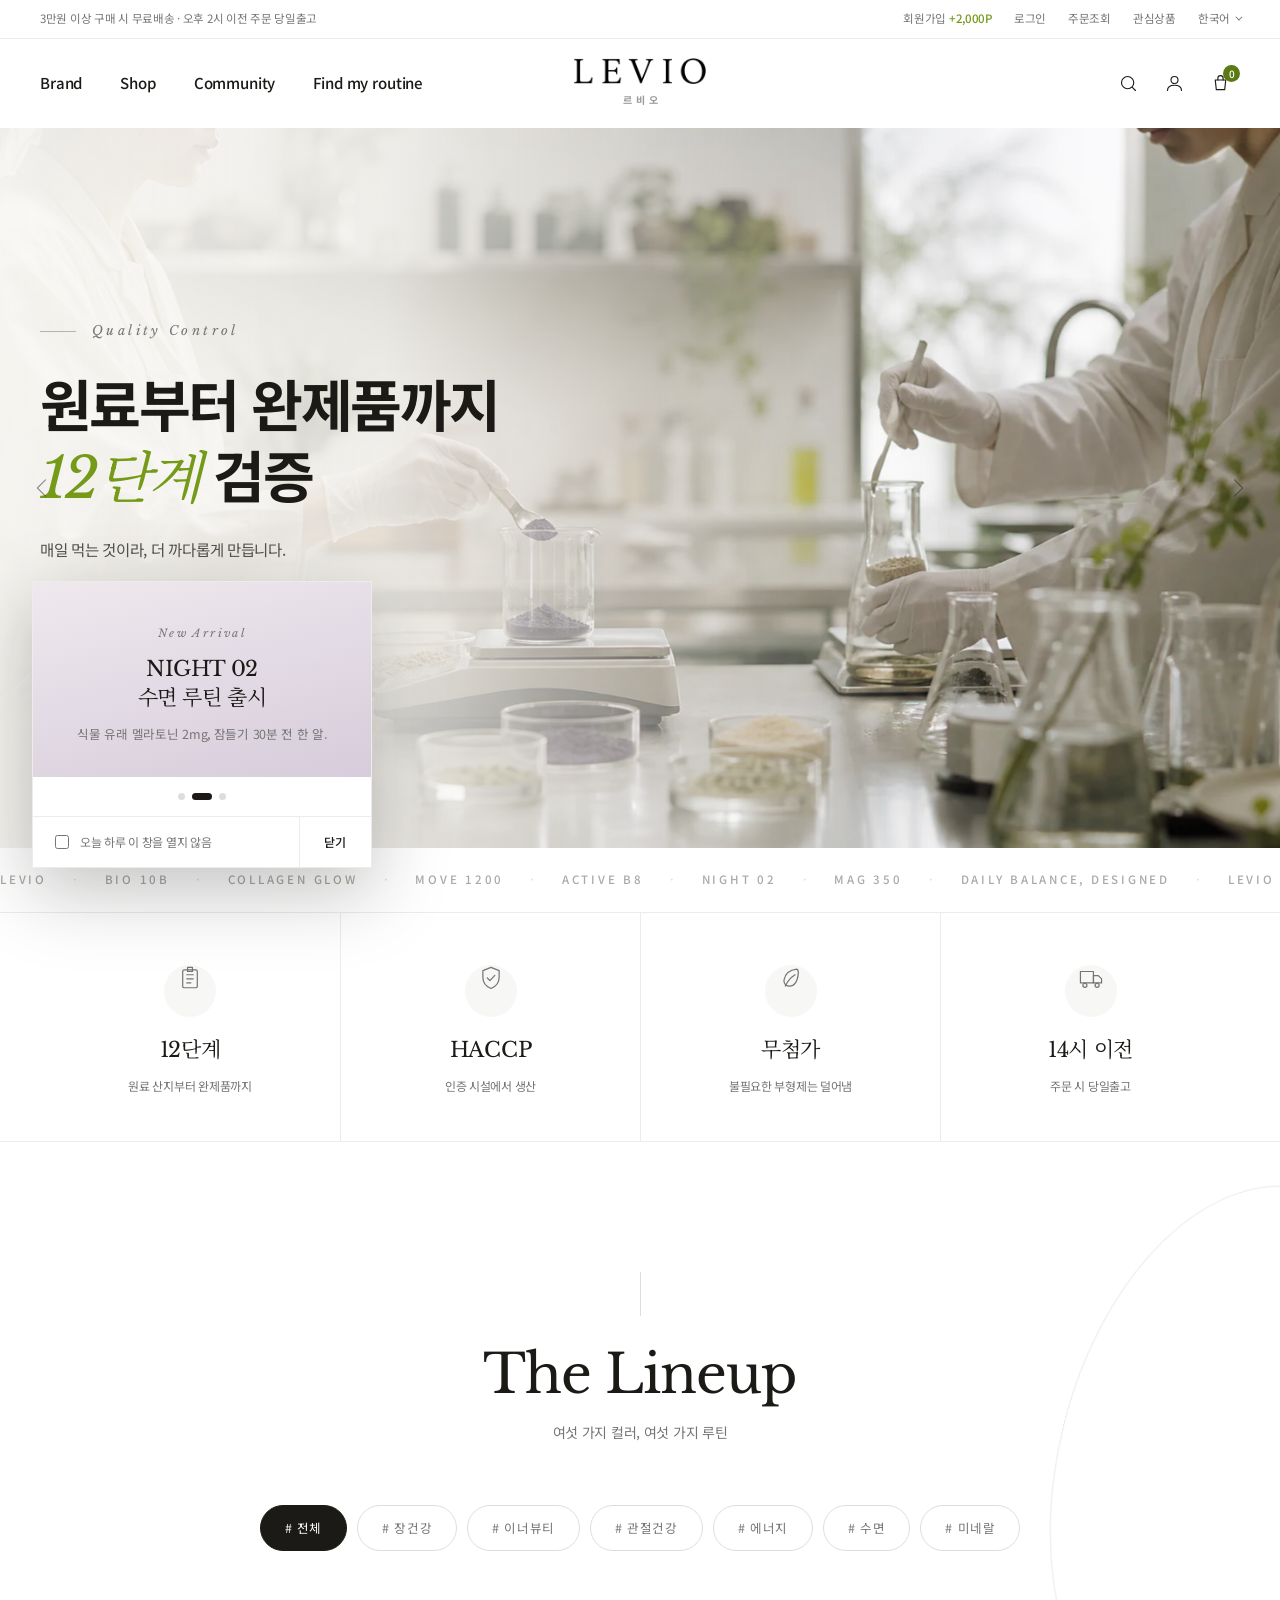
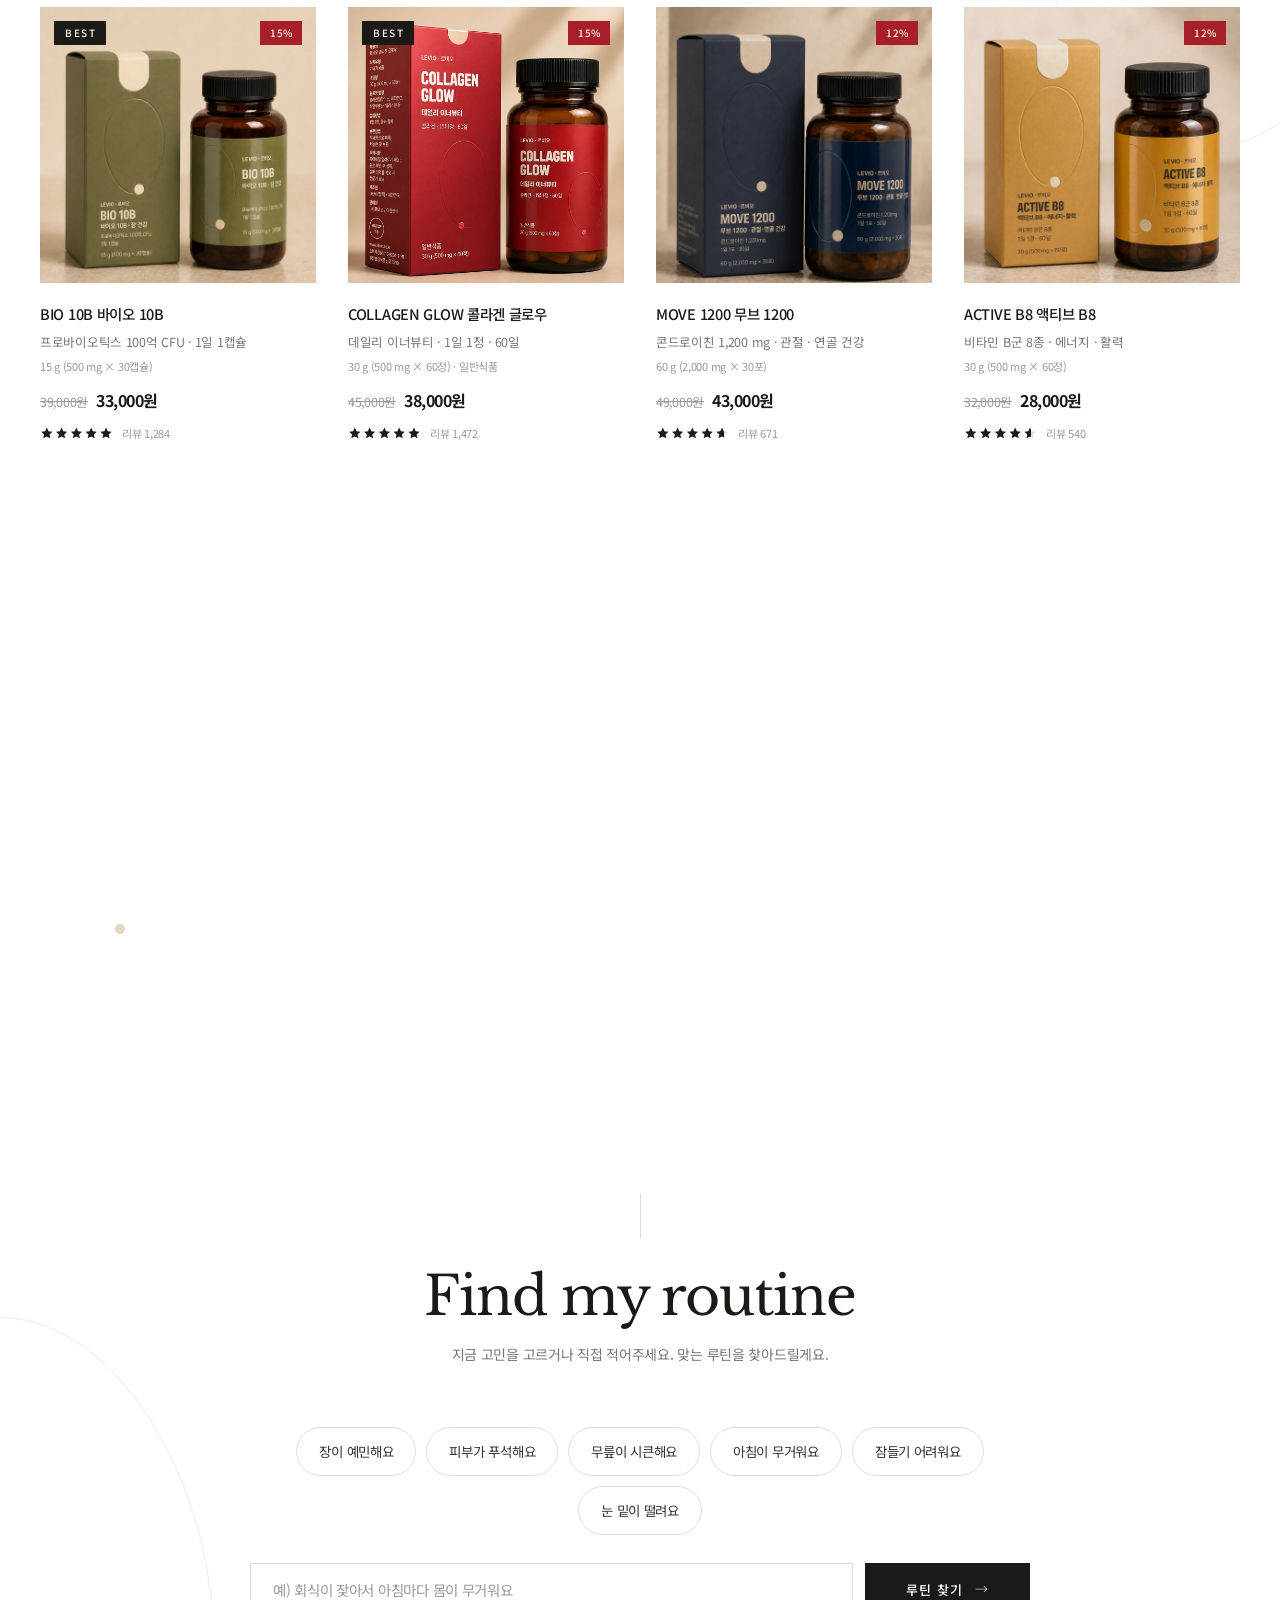
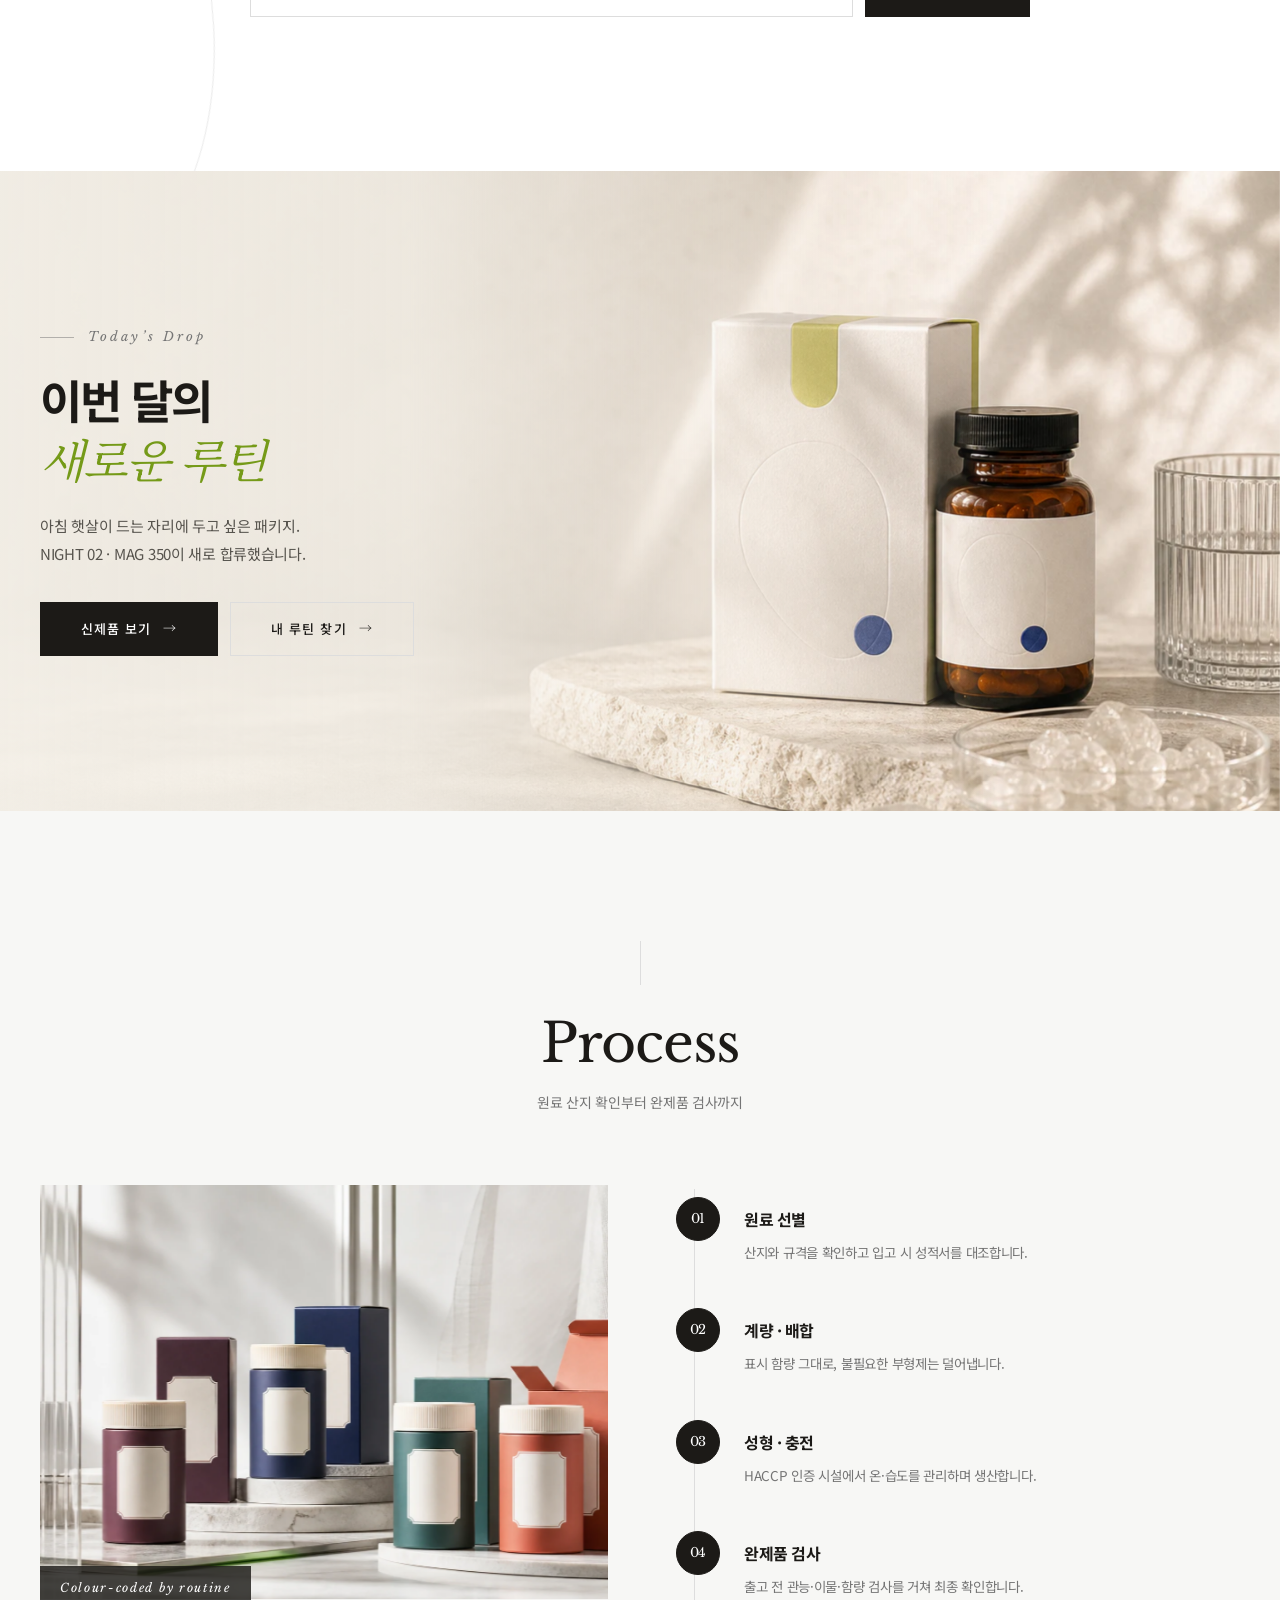
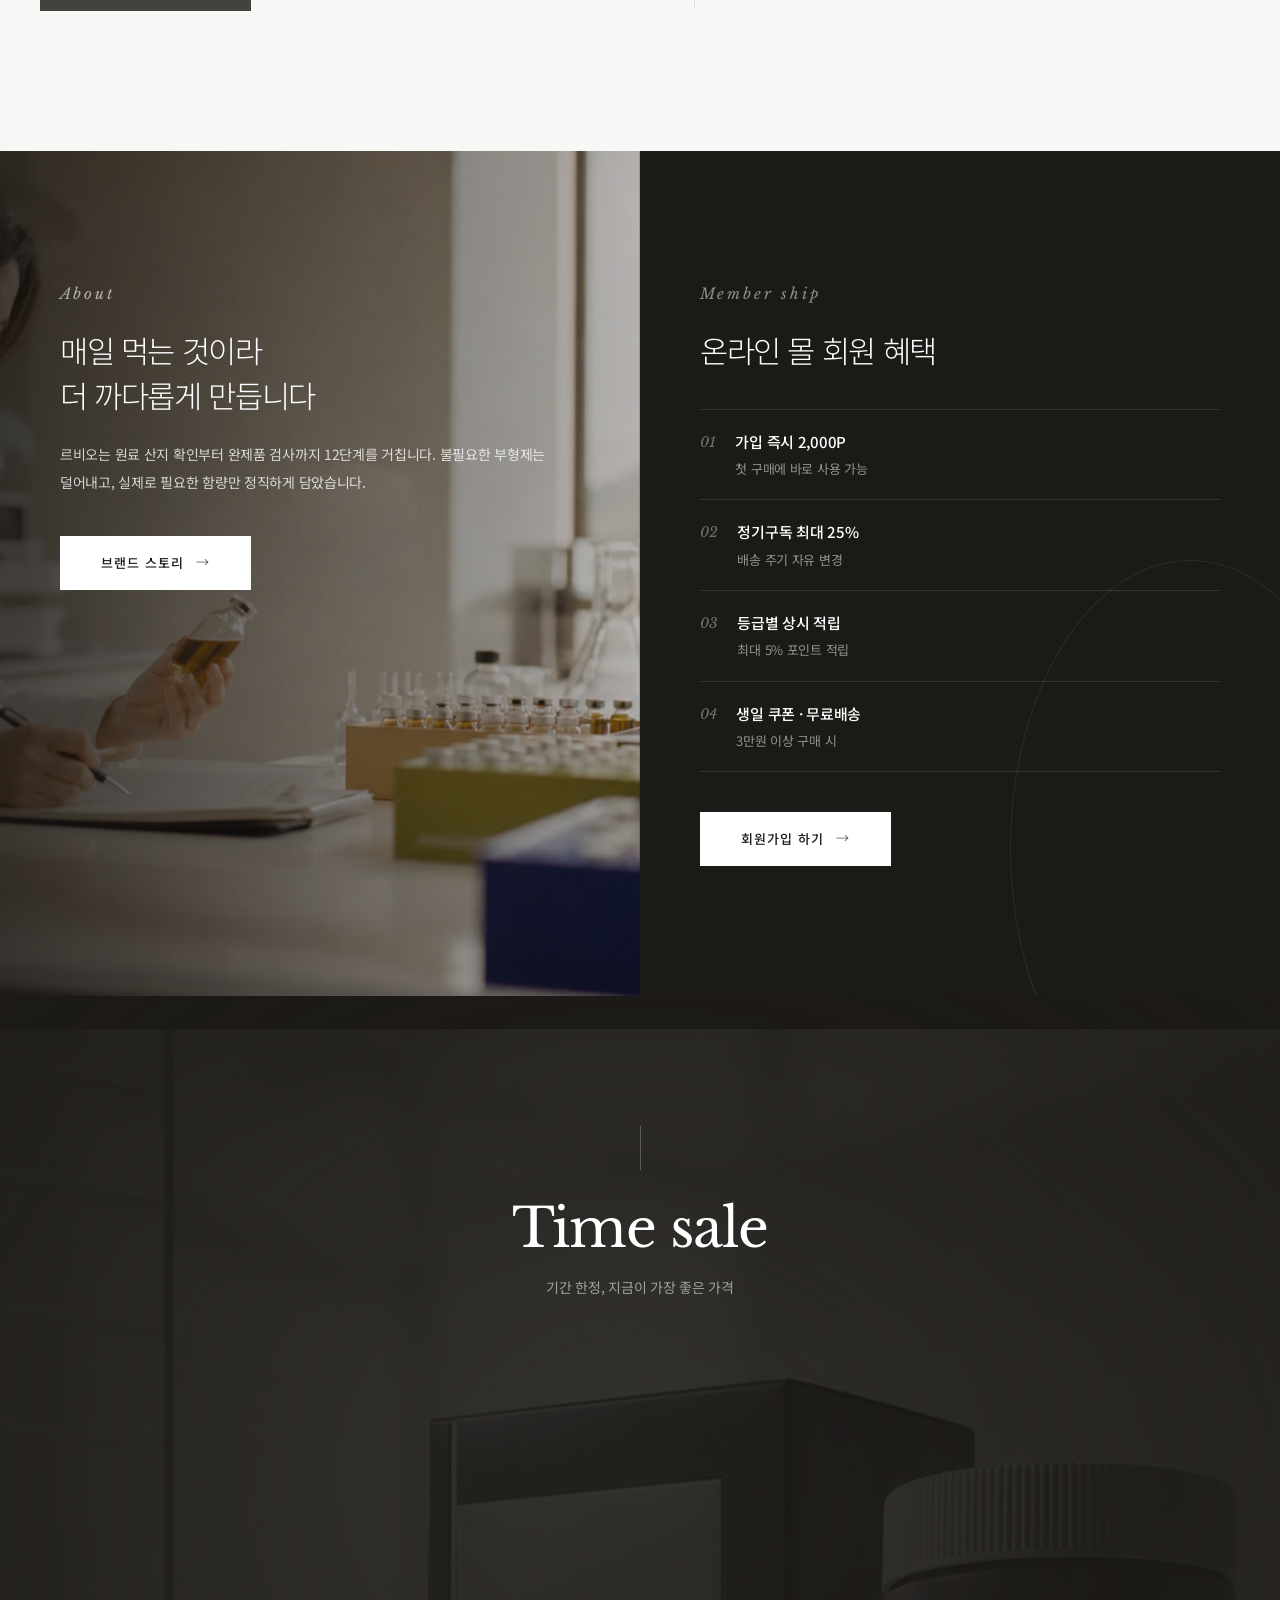
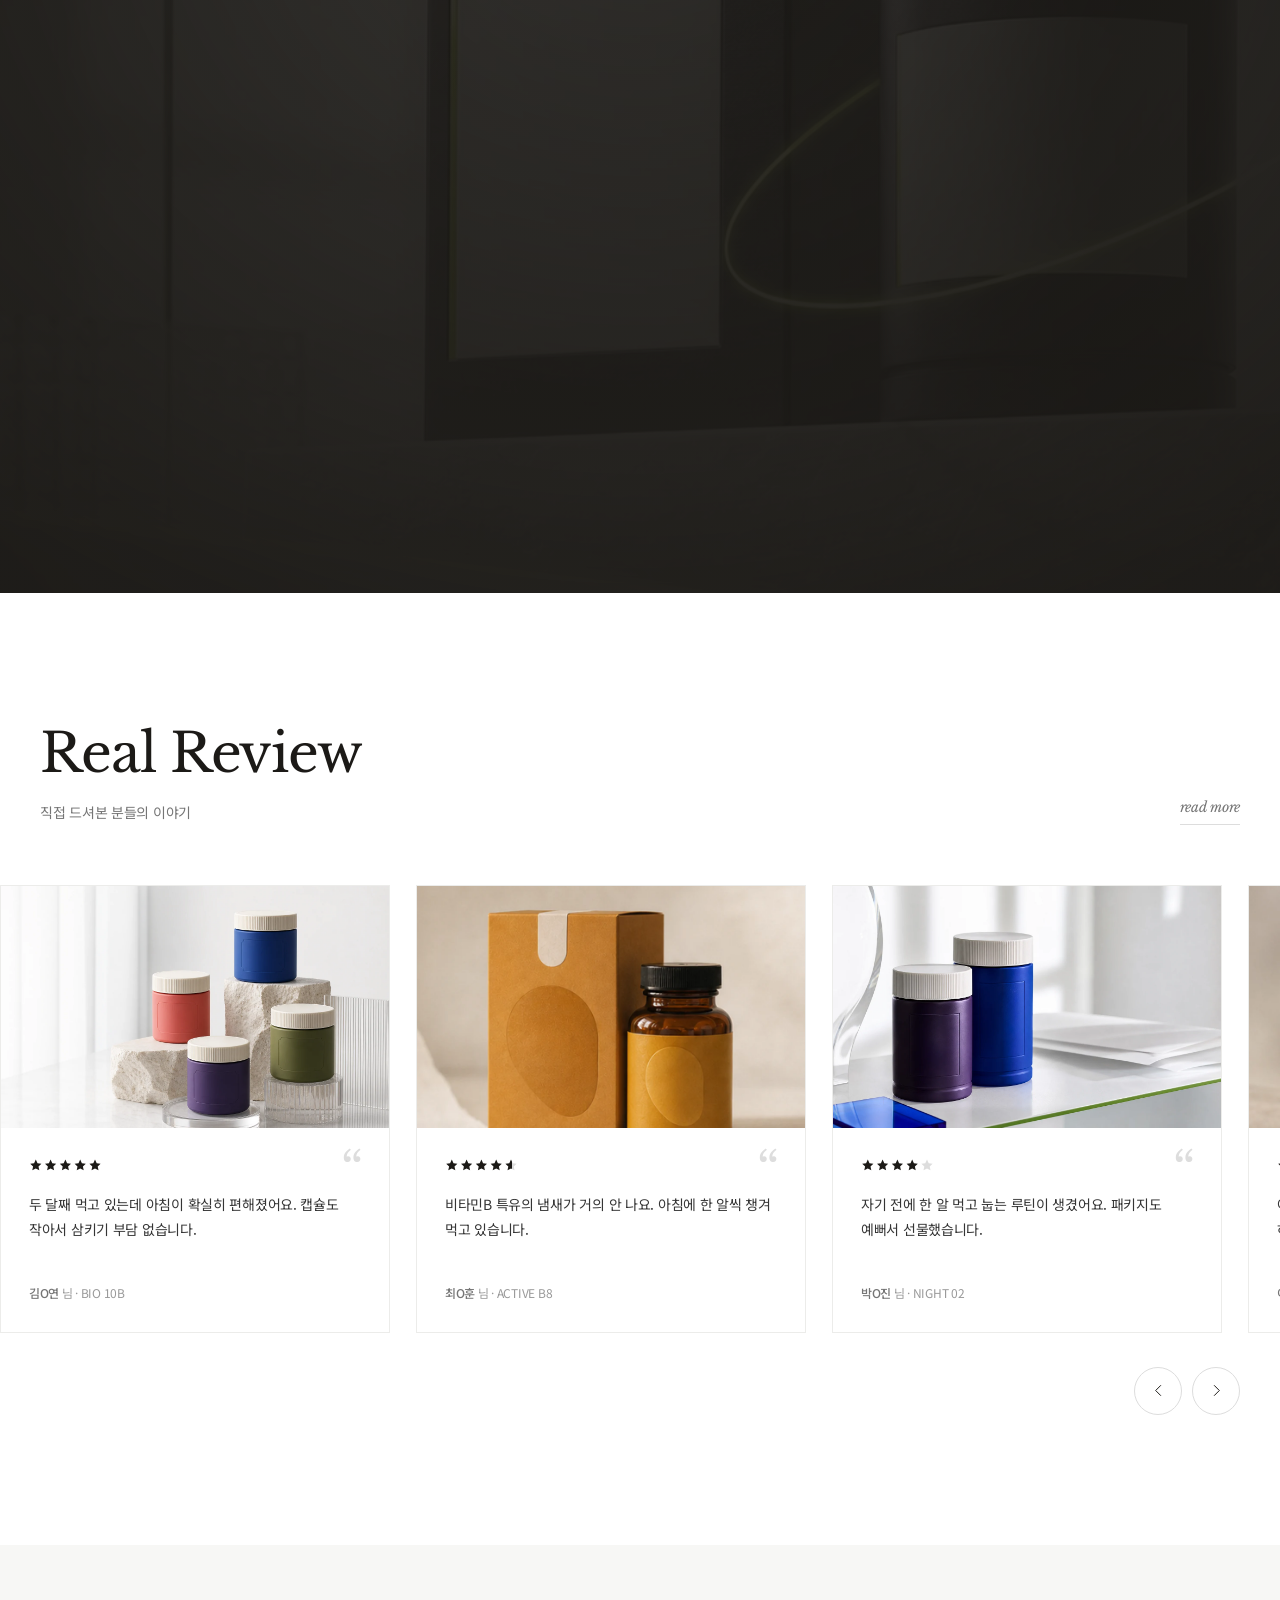
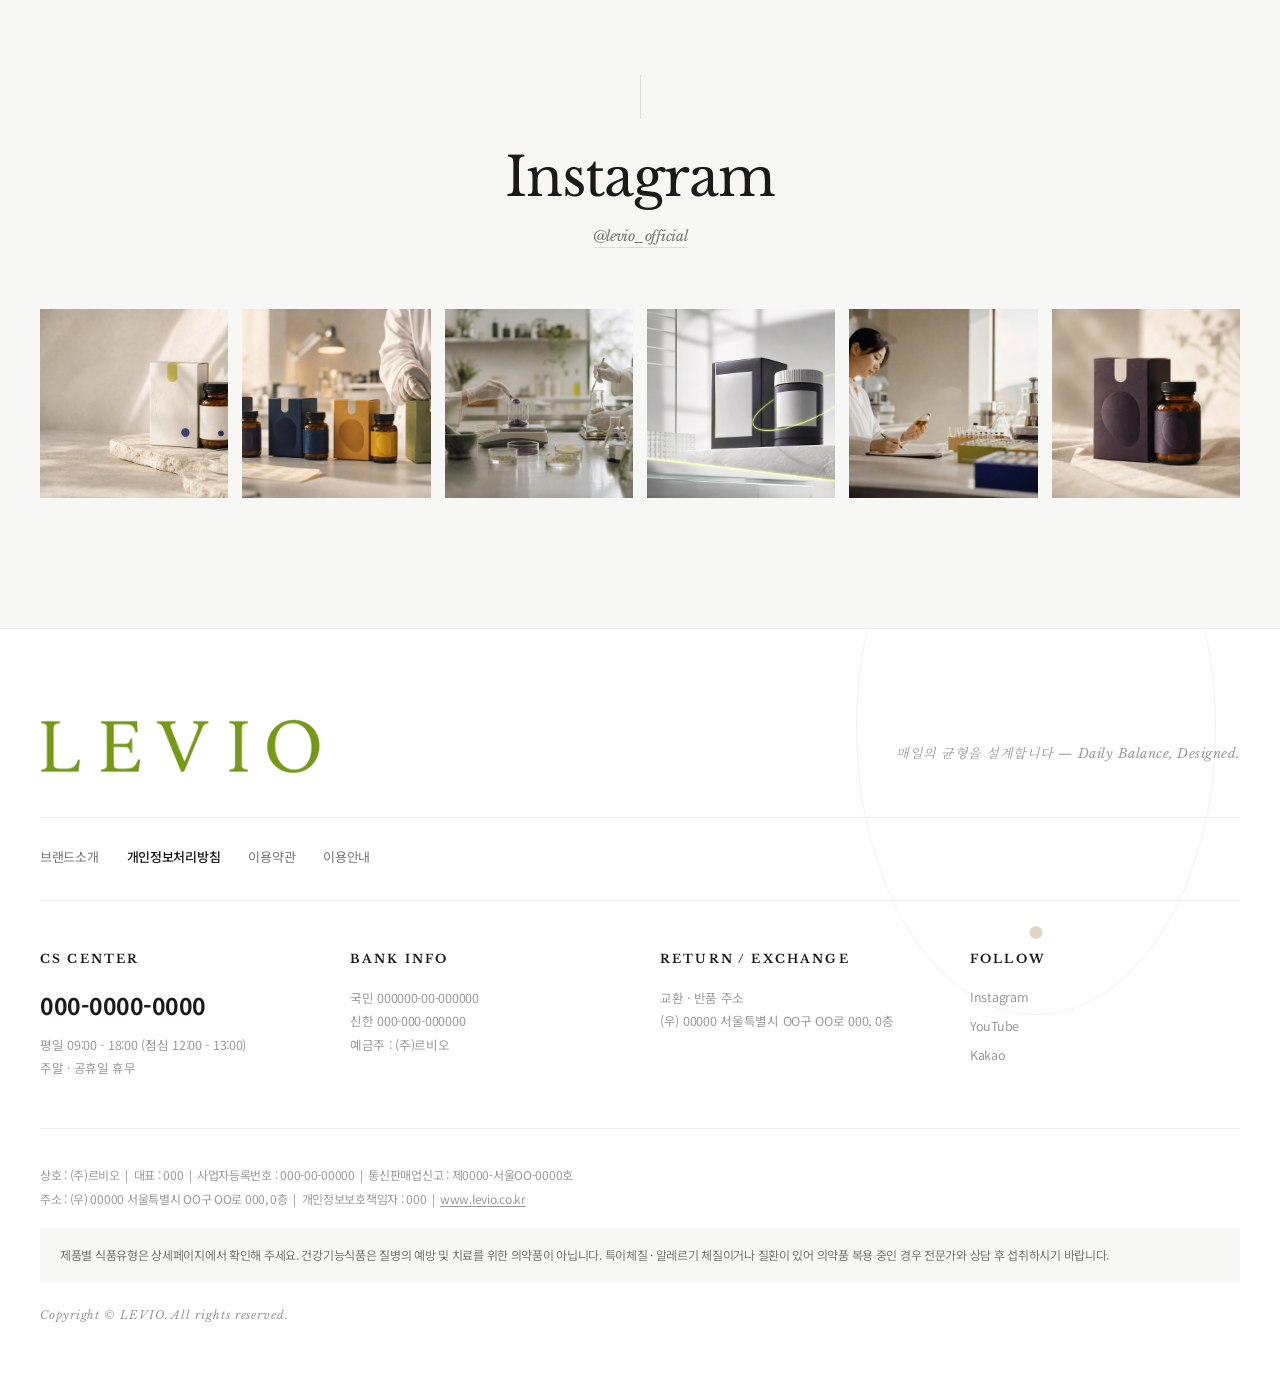
==== commit 97fdeb0e: "브랜드 로고 원본 적용 + 액센트 컬러를 로고 그린으로 통일 - 텍스트로 흉내내던 로고(볼드 산세리프)를 실제 로고 이미지로 교체   헤더(블랙) / 드로어(블랙) / 푸터(올리브" ====
--- a/index.html
+++ b/index.html
@@ -12,6 +12,8 @@
 <meta property="og:image" content="assets/img/hero-pack.webp">
 <meta name="theme-color" content="#ffffff">
 
+<link rel="icon" href="assets/img/logo-olive.png">
+<link rel="apple-touch-icon" href="assets/img/logo-olive.png">
 <link rel="preconnect" href="https://fonts.googleapis.com">
 <link rel="preconnect" href="https://fonts.gstatic.com" crossorigin>
 <link href="https://fonts.googleapis.com/css2?family=Libre+Baskerville:ital,wght@0,400;0,700;1,400&family=Noto+Serif+KR:wght@400;600;900&family=Noto+Sans+KR:wght@300;400;500;700;900&display=swap" rel="stylesheet">
@@ -119,7 +121,7 @@
 
       <h1 class="logo">
         <a href="/">
-          <span class="logo__mark">LEVIO</span>
+          <img class="logo__img" src="assets/img/logo-black.png" alt="LEVIO 르비오" width="302" height="59">
           <span class="logo__kr">르비오</span>
         </a>
       </h1>
@@ -162,7 +164,7 @@
   <div class="drawer__dim" data-close-drawer></div>
   <div class="drawer__panel" role="dialog" aria-modal="true" aria-label="전체 메뉴">
     <div class="drawer__head">
-      <span class="drawer__logo">LEVIO</span>
+      <img class="drawer__logo" src="assets/img/logo-black.png" alt="LEVIO 르비오" width="302" height="59">
       <button type="button" class="icon-btn" data-close-drawer aria-label="메뉴 닫기">
         <svg viewBox="0 0 24 24" aria-hidden="true"><path d="M6 6l12 12M18 6L6 18"/></svg>
       </button>
@@ -694,7 +696,7 @@
   <span class="deco deco--ellipse deco--footer" aria-hidden="true"></span>
   <div class="container">
     <div class="footer__brand">
-      <p class="footer__mark">LEVIO</p>
+      <img class="footer__mark" src="assets/img/logo-olive.png" alt="LEVIO 르비오" width="303" height="59" loading="lazy">
       <p class="footer__tag">매일의 균형을 설계합니다 — Daily Balance, Designed.</p>
     </div>
     <nav class="footer__links" aria-label="이용 안내">
--- a/assets/css/style.css
+++ b/assets/css/style.css
@@ -22,7 +22,12 @@
   --c-line-2:#dddddd;
   --c-dark:#1c1a17;
 
-  --c-accent:#6e7355;    /* BIO 10B 올리브 */
+  /* 브랜드 그린 — 로고 원본에서 추출한 실제 값 */
+  --c-accent:#759a18;
+  /* 흰 글씨를 올리는 곳(뱃지·카운트)용 진한 변형. #759a18은 흰 글씨 대비 3.3:1로
+     작은 글씨 기준 WCAG AA에 미달하므로 아래 값(5.0:1)을 쓴다. */
+  --c-accent-deep:#5c7a13;
+  --c-olive:#6e7355;     /* BIO 10B 패키지 올리브 */
   --c-night:#574860;     /* NIGHT 02 플럼 */
   --c-sale:#a81f2a;      /* COLLAGEN GLOW 크림슨 */
 
@@ -127,11 +132,11 @@
 .btn:not(.btn--sm)::after{content:"→";margin-left:12px;font-family:var(--f-display);font-weight:400;transition:transform .3s var(--ease);}
 .btn:not(.btn--sm):hover::after{transform:translateX(5px);}
 .btn--dark{background:var(--c-dark);color:var(--c-paper);border-color:var(--c-dark);}
-.btn--dark:hover{background:var(--c-accent);border-color:var(--c-accent);color:#fff;}
+.btn--dark:hover{background:var(--c-accent-deep);border-color:var(--c-accent-deep);color:#fff;}
 .btn--line{background:transparent;color:var(--c-dark);border-color:var(--c-line-2);}
 .btn--line:hover{background:var(--c-dark);color:var(--c-paper);border-color:var(--c-dark);}
 .btn--paper{background:#fff;color:var(--c-dark);border-color:#fff;}
-.btn--paper:hover{background:var(--c-accent);border-color:var(--c-accent);color:#fff;}
+.btn--paper:hover{background:var(--c-accent-deep);border-color:var(--c-accent-deep);color:#fff;}
 .btn--sm{min-height:42px;padding:0 18px;font-size:12.5px;letter-spacing:.02em;}
 .btn--wide{min-width:280px;}
 .btn--full{width:100%;}
@@ -211,13 +216,15 @@
 .gnb__sub a{display:block;padding:9px 26px;font-size:13px;color:var(--c-sub);transition:color .2s,background-color .2s,padding-left .2s;}
 .gnb__sub a:hover{color:var(--c-dark);background:var(--c-paper-2);padding-left:30px;}
 
+/* 로고 — 브랜드 원본 이미지 사용 */
 .logo{flex:none;text-align:center;padding:0 44px;}
-.logo__mark{display:block;font-family:var(--f-body);font-size:25px;font-weight:800;letter-spacing:.3em;text-indent:.3em;color:var(--c-dark);line-height:1;}
-.logo__kr{display:block;margin-top:6px;font-size:10px;letter-spacing:.4em;text-indent:.4em;color:var(--c-light);}
+.logo a{display:block;}
+.logo__img{width:132px;height:auto;margin:0 auto;}
+.logo__kr{display:block;margin-top:7px;font-size:10px;letter-spacing:.4em;text-indent:.4em;color:var(--c-light);}
 
 .gnb__util{flex:1 1 0;display:flex;align-items:center;justify-content:flex-end;gap:6px;}
 .cart{position:relative;}
-.cart__count{position:absolute;top:2px;right:0;min-width:17px;height:17px;padding:0 4px;display:flex;align-items:center;justify-content:center;background:var(--c-accent);color:#fff;border-radius:9px;font-size:10px;font-weight:500;letter-spacing:0;}
+.cart__count{position:absolute;top:2px;right:0;min-width:17px;height:17px;padding:0 4px;display:flex;align-items:center;justify-content:center;background:var(--c-accent-deep);color:#fff;border-radius:9px;font-size:10px;font-weight:500;letter-spacing:0;}
 
 .searchbar{
   position:sticky;top:var(--header-h);z-index:480;
@@ -244,7 +251,7 @@
 .drawer__panel{position:absolute;top:0;left:0;bottom:0;width:84%;max-width:340px;background:var(--c-paper);display:flex;flex-direction:column;animation:slideIn .4s var(--ease-out) both;overflow-y:auto;}
 @keyframes slideIn{from{transform:translateX(-100%);}to{transform:none;}}
 .drawer__head{display:flex;align-items:center;justify-content:space-between;padding:20px 22px;border-bottom:1px solid var(--c-line);}
-.drawer__logo{font-family:var(--f-body);font-size:18px;font-weight:800;letter-spacing:.28em;}
+.drawer__logo{width:104px;height:auto;}
 .drawer__auth{display:flex;gap:8px;padding:18px 22px;}
 .drawer__auth .btn{flex:1;padding:0 10px;font-size:12px;}
 .drawer__nav{border-top:1px solid var(--c-line);}
@@ -380,7 +387,7 @@
 
 .badge{position:absolute;top:14px;left:14px;z-index:5;display:inline-flex;align-items:center;height:24px;padding:0 10px;font-size:10px;font-weight:500;letter-spacing:.14em;text-indent:.14em;color:var(--c-paper);}
 .badge--best{background:var(--c-dark);}
-.badge--new{background:var(--c-accent);}
+.badge--new{background:var(--c-accent-deep);}
 .badge--sale{background:var(--c-sale);left:auto;right:14px;letter-spacing:.02em;text-indent:0;}
 
 .prod__body{display:block;padding-top:20px;text-align:left;}
@@ -505,7 +512,7 @@
 .split__col--member .split__text{color:rgba(255,255,255,.6);}
 .split__inner .btn{margin-top:40px;}
 .split__col--member .btn--dark{background:var(--c-paper);color:var(--c-dark);border-color:var(--c-paper);}
-.split__col--member .btn--dark:hover{background:var(--c-accent);border-color:var(--c-accent);color:#fff;}
+.split__col--member .btn--dark:hover{background:var(--c-accent-deep);border-color:var(--c-accent-deep);color:#fff;}
 .benefit{margin-top:36px;}
 .benefit li{display:flex;gap:20px;padding:19px 0;border-bottom:1px solid rgba(255,255,255,.12);}
 .benefit li:first-child{border-top:1px solid rgba(255,255,255,.12);}
@@ -599,7 +606,7 @@
 .footer{position:relative;overflow:hidden;padding:90px 0 70px;border-top:1px solid var(--c-line);background:var(--c-paper);}
 .footer > .container{position:relative;z-index:1;}
 .footer__brand{display:flex;align-items:flex-end;justify-content:space-between;gap:24px;padding-bottom:44px;}
-.footer__mark{font-family:var(--f-body);font-weight:800;font-size:clamp(30px,4vw,48px);letter-spacing:.3em;color:var(--c-dark);line-height:1;}
+.footer__mark{width:clamp(180px,22vw,280px);height:auto;}
 .footer__tag{font-family:var(--f-display);font-style:italic;font-size:13px;color:var(--c-light);letter-spacing:.04em;padding-bottom:8px;}
 .footer__links{display:flex;flex-wrap:wrap;gap:28px;padding:28px 0 32px;border-top:1px solid var(--c-line);border-bottom:1px solid var(--c-line);font-size:13px;color:var(--c-sub);}
 .footer__links a:hover{color:var(--c-dark);}
@@ -639,7 +646,7 @@
   .section{padding:100px 0;}
   .gnb__list{gap:28px;}
   .logo{padding:0 26px;}
-  .logo__mark{font-size:22px;}
+  .logo__img{width:116px;}
   .prod-grid{column-gap:24px;row-gap:52px;}
   .insta{grid-template-columns:repeat(3,1fr);}
   .split__col{padding:100px 32px;}
@@ -658,8 +665,8 @@
   .gnb__menu{display:inline-flex;}
   .gnb__inner{height:62px;justify-content:space-between;}
   .logo{position:absolute;left:50%;top:50%;transform:translate(-50%,-50%);padding:0;}
-  .logo__mark{font-size:19px;}
-  .logo__kr{font-size:9px;margin-top:3px;}
+  .logo__img{width:98px;}
+  .logo__kr{font-size:9px;margin-top:4px;letter-spacing:.34em;text-indent:.34em;}
   .gnb__util{flex:none;}
 
   .searchbar__inner{padding-top:20px;padding-bottom:18px;}
@@ -821,7 +828,7 @@
 
 @media (max-width:359px){
   .prod-grid,.prod-grid--3{column-gap:10px;}
-  .logo__mark{font-size:17px;}
+  .logo__img{width:88px;}
 }
 
 /* ---------- 23. 접근성 / 인쇄 ---------- */
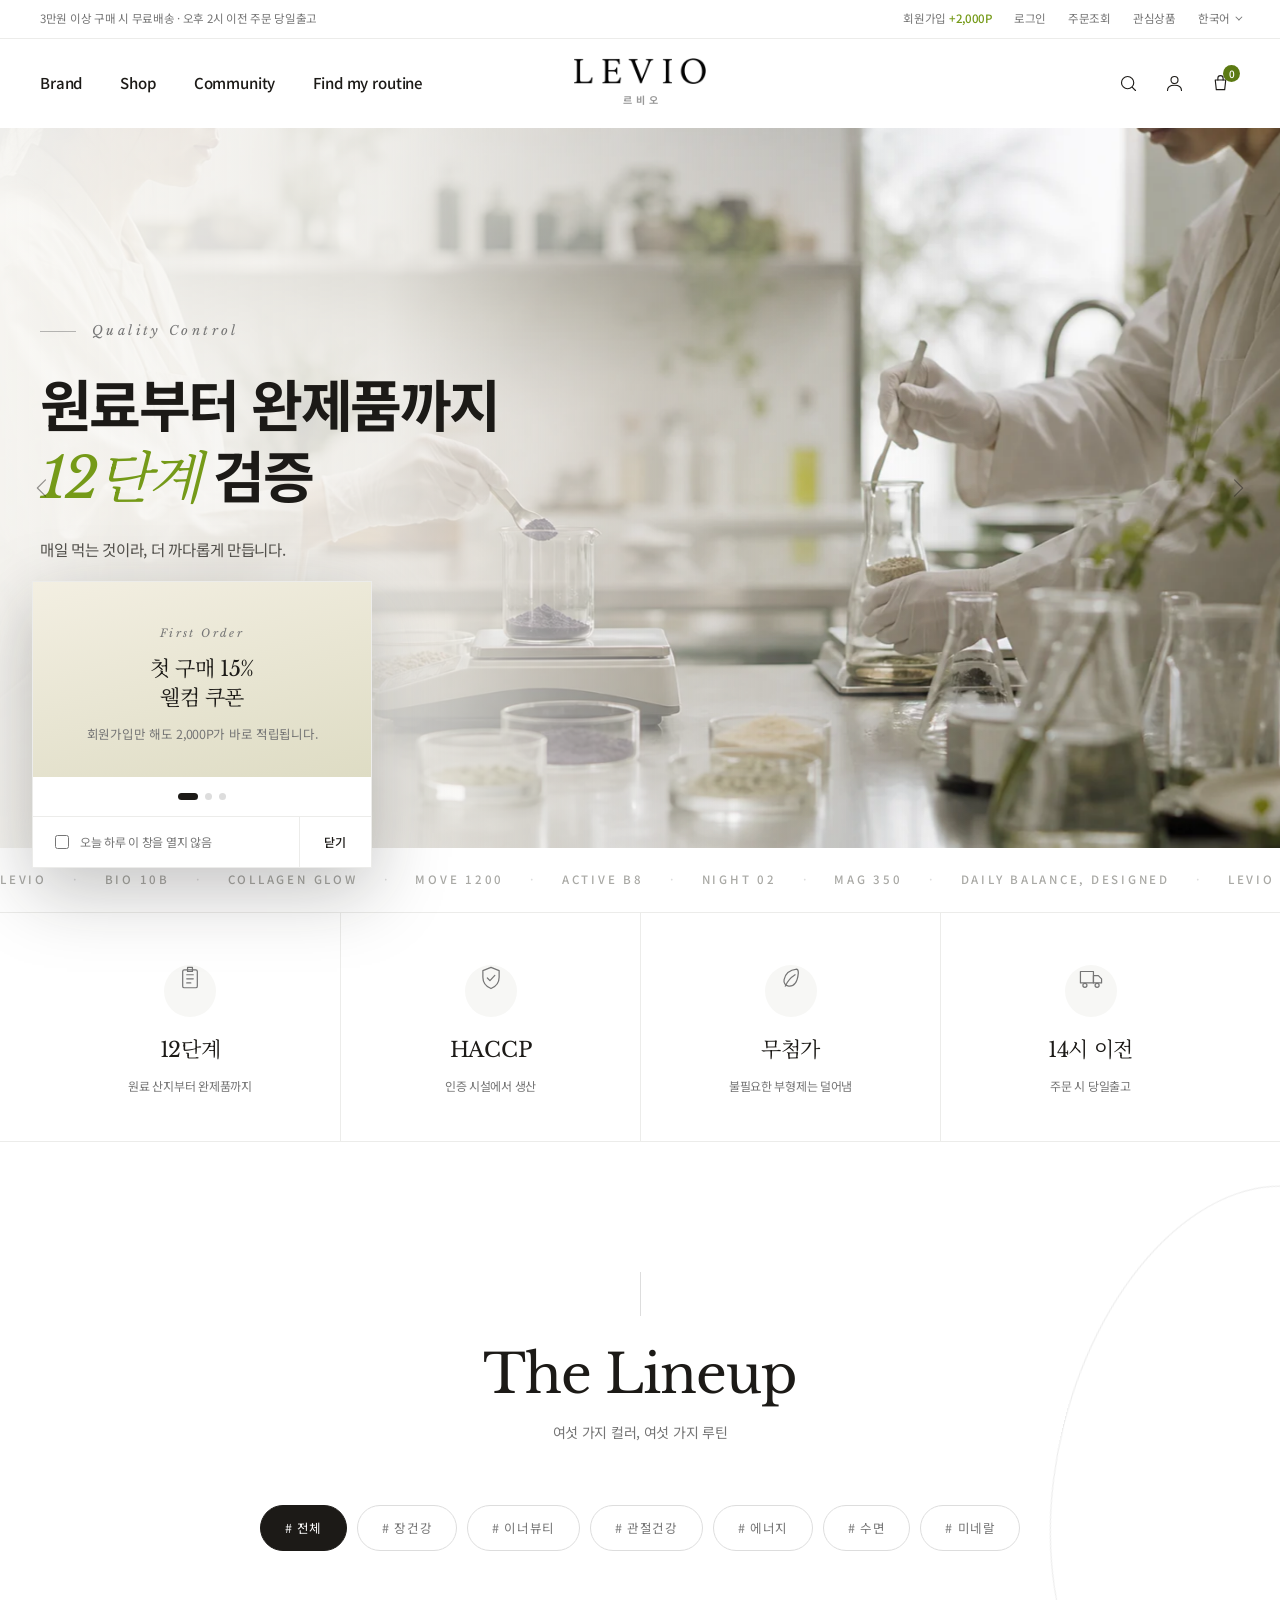
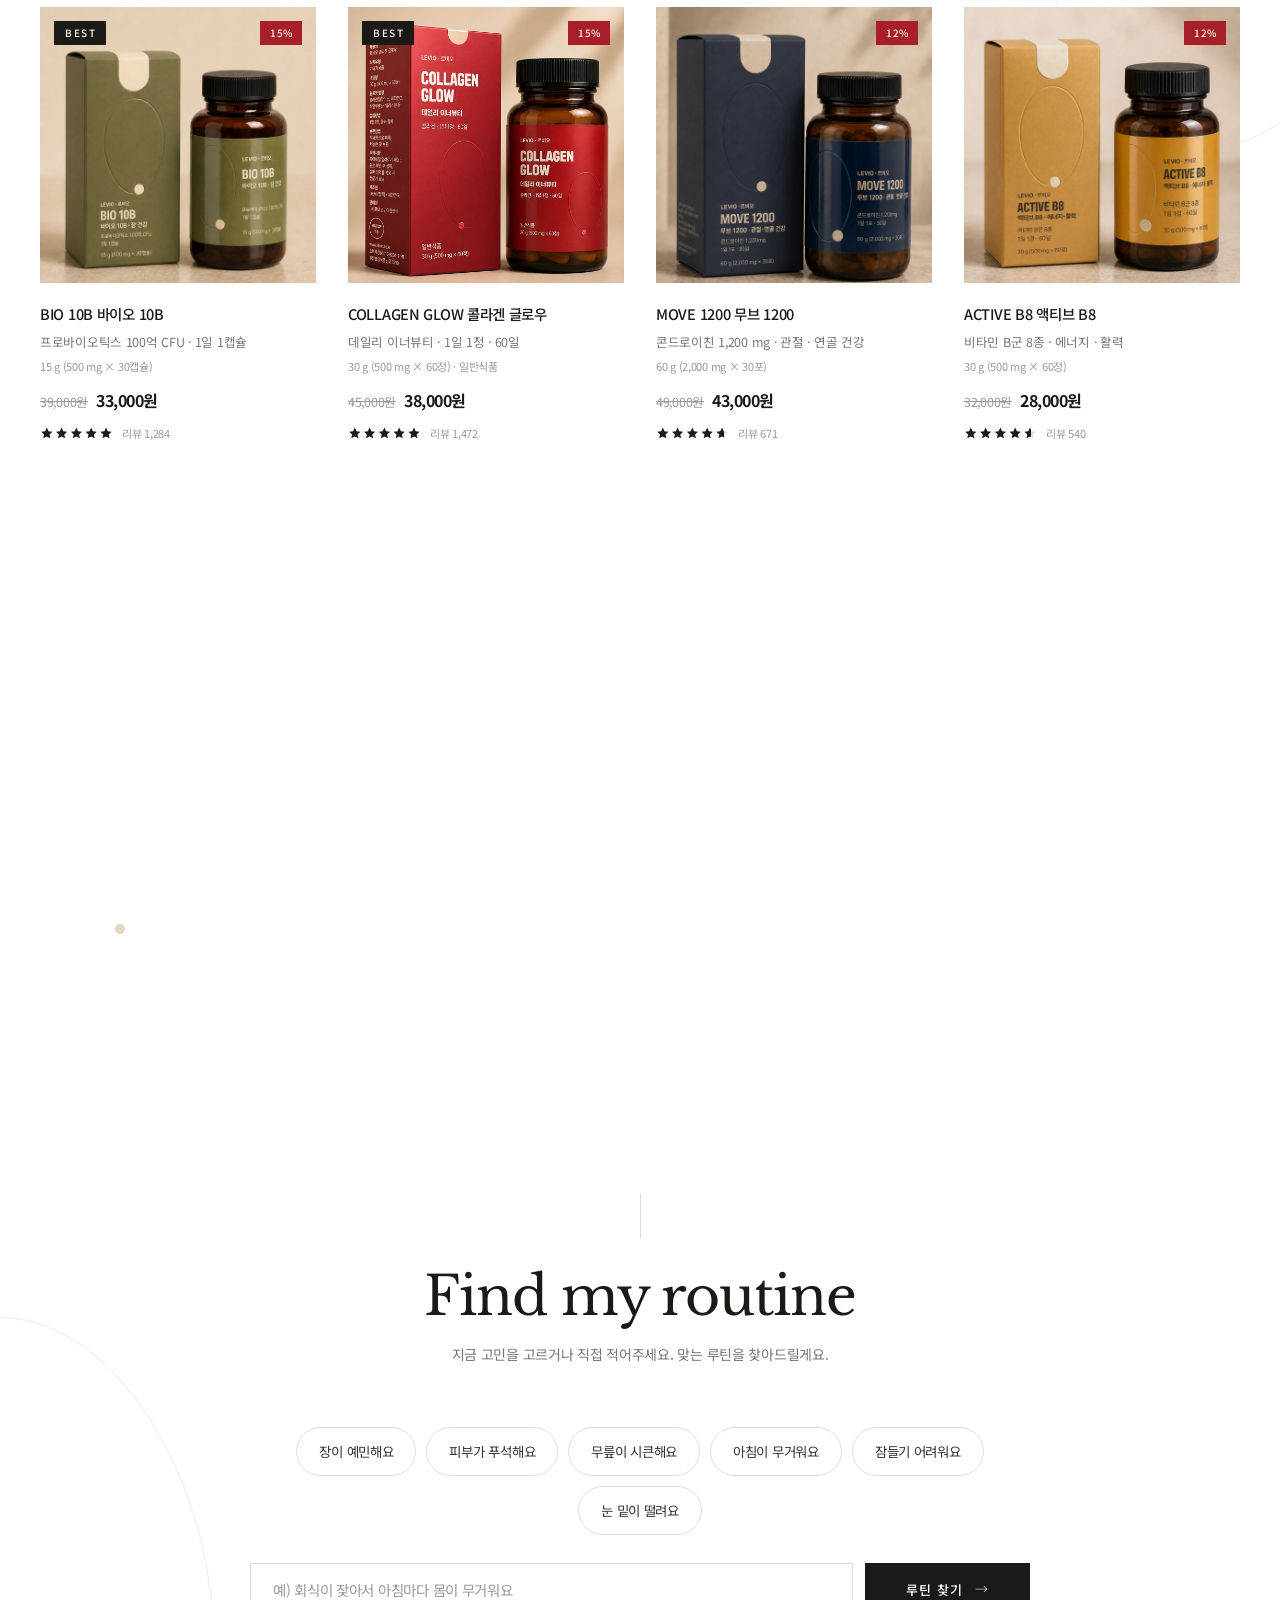
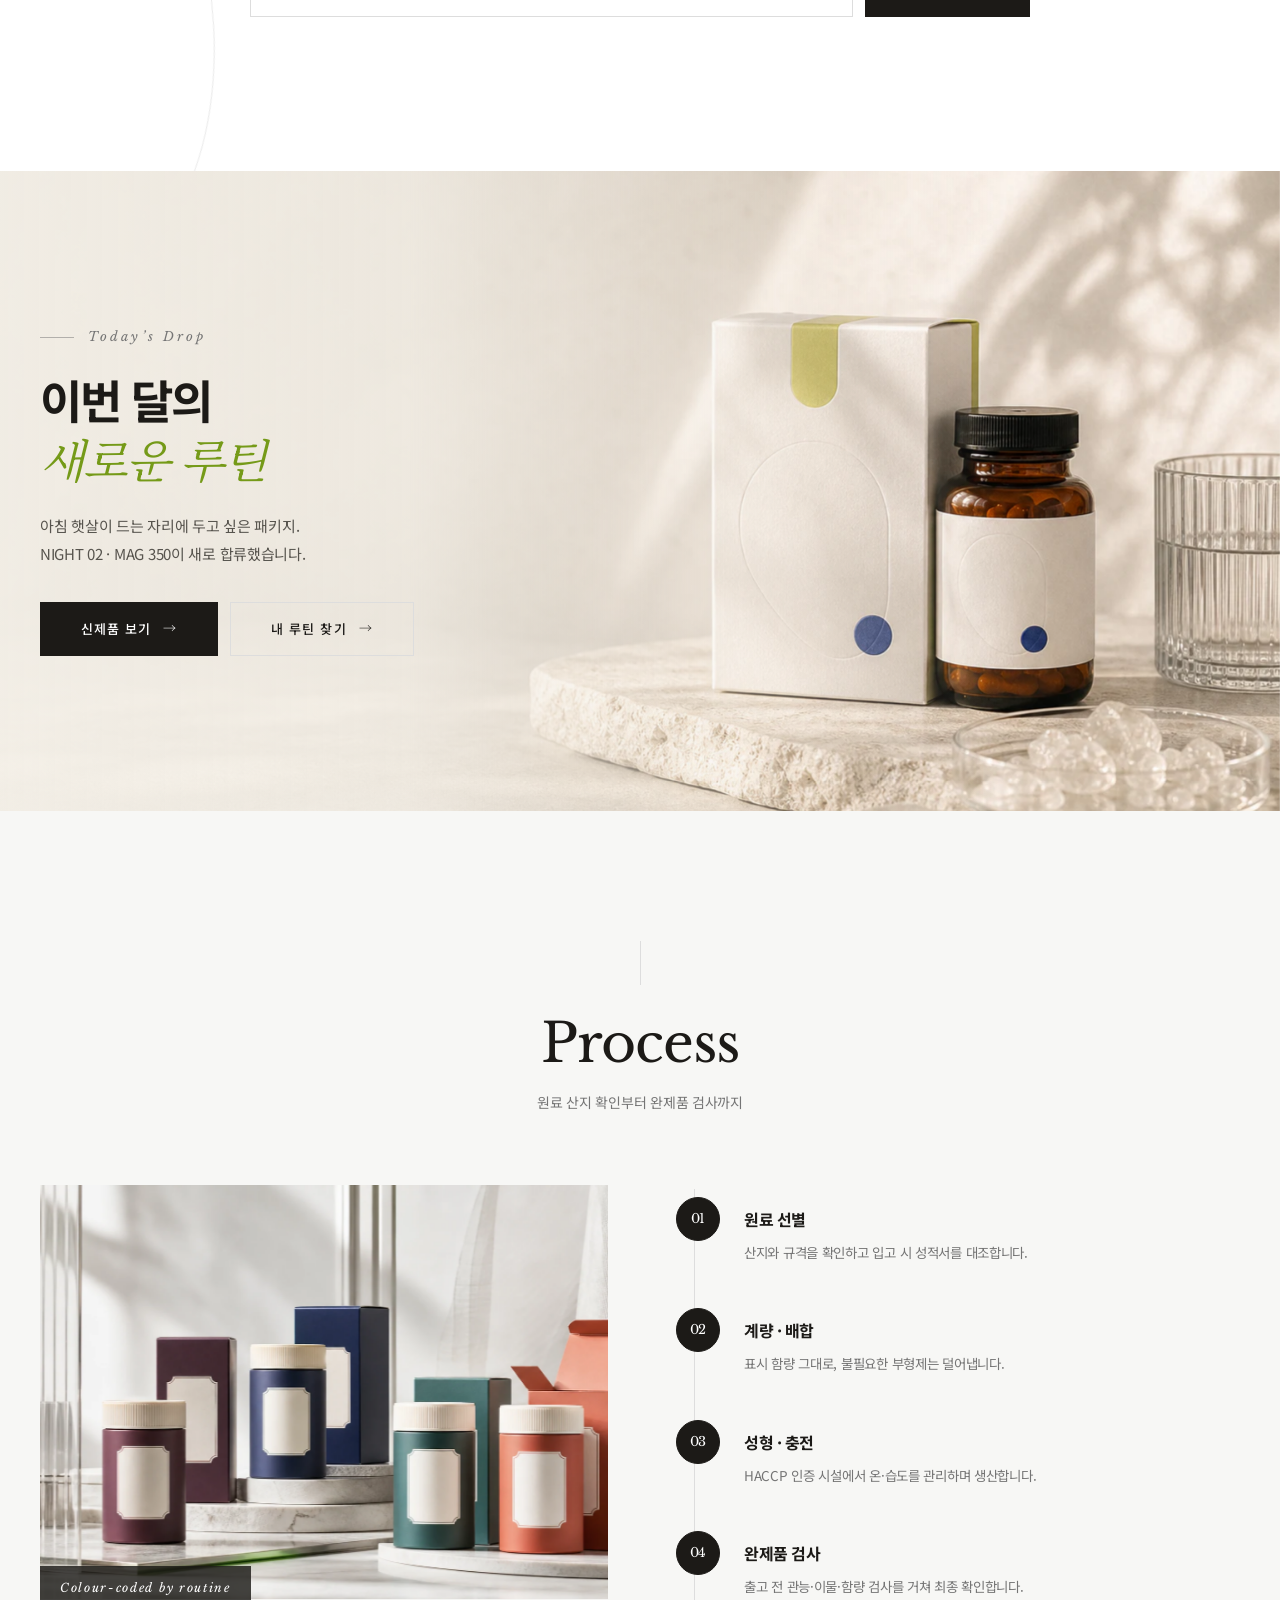
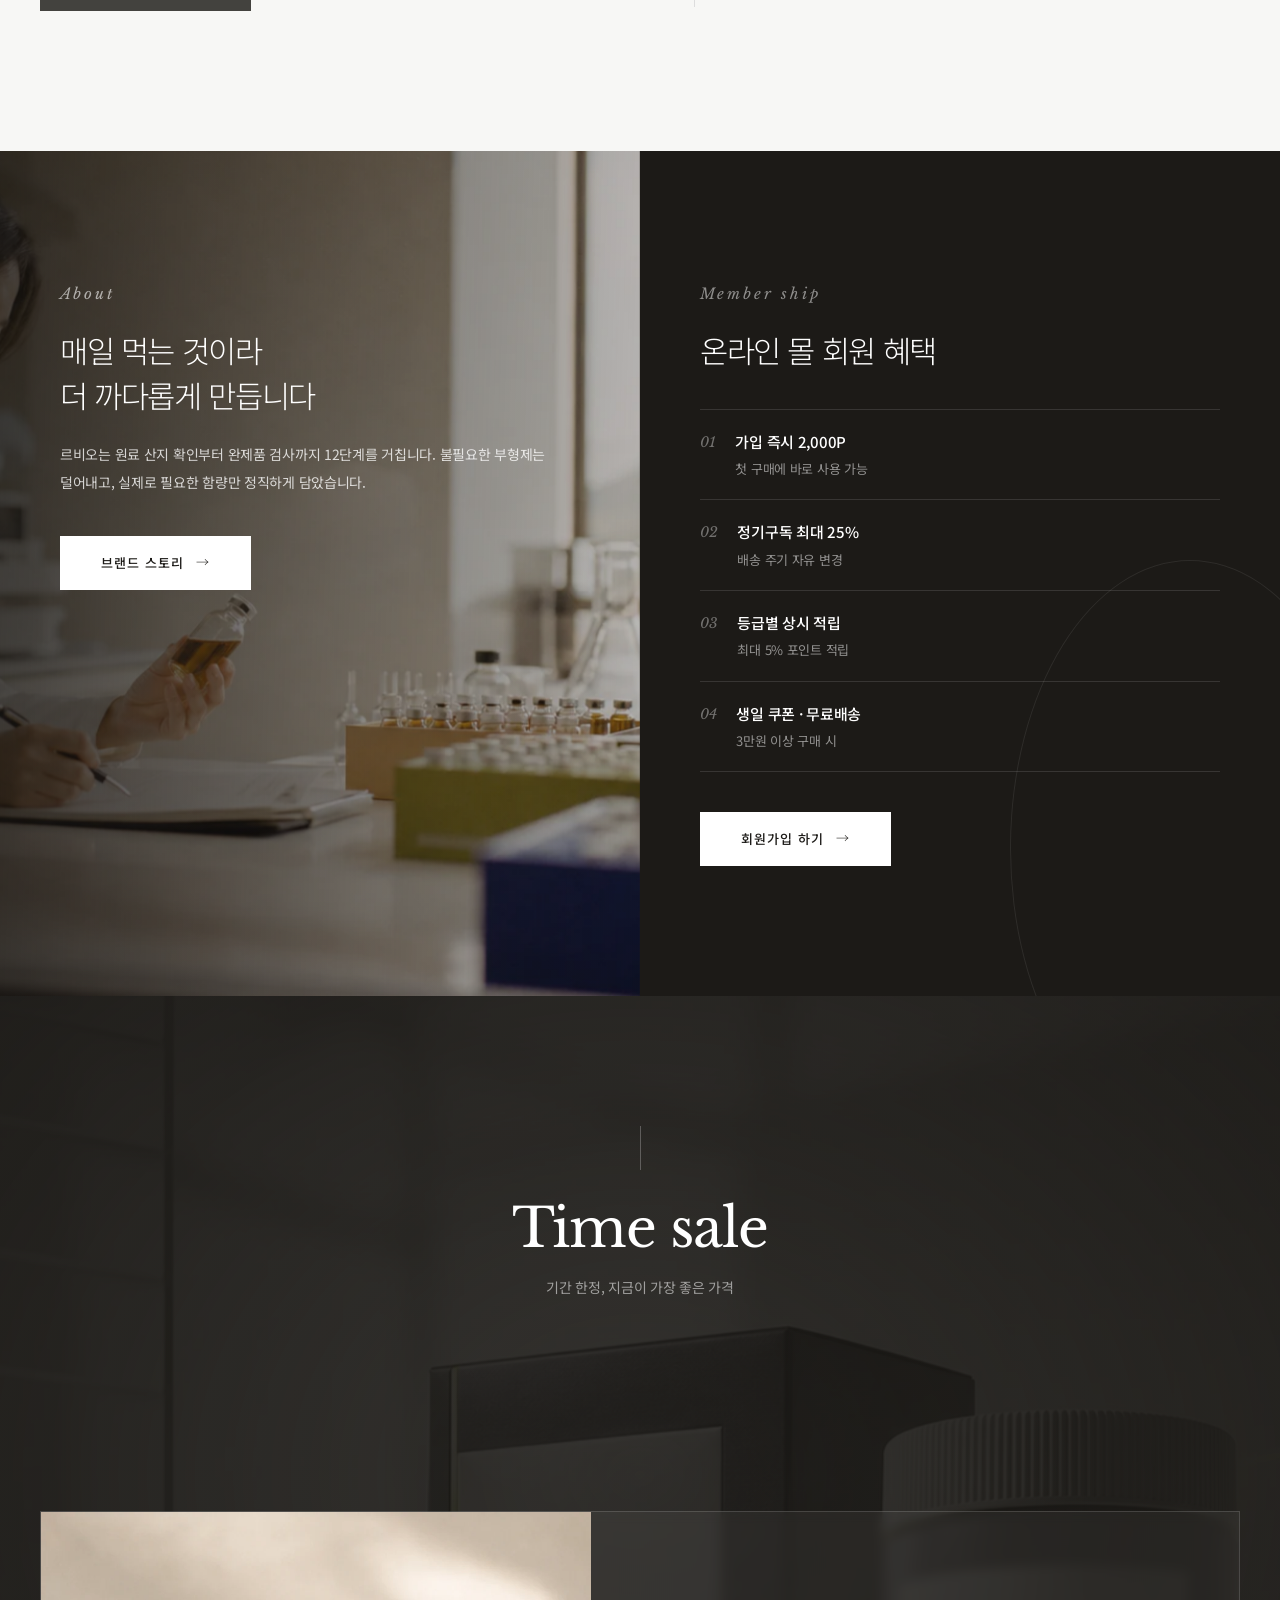
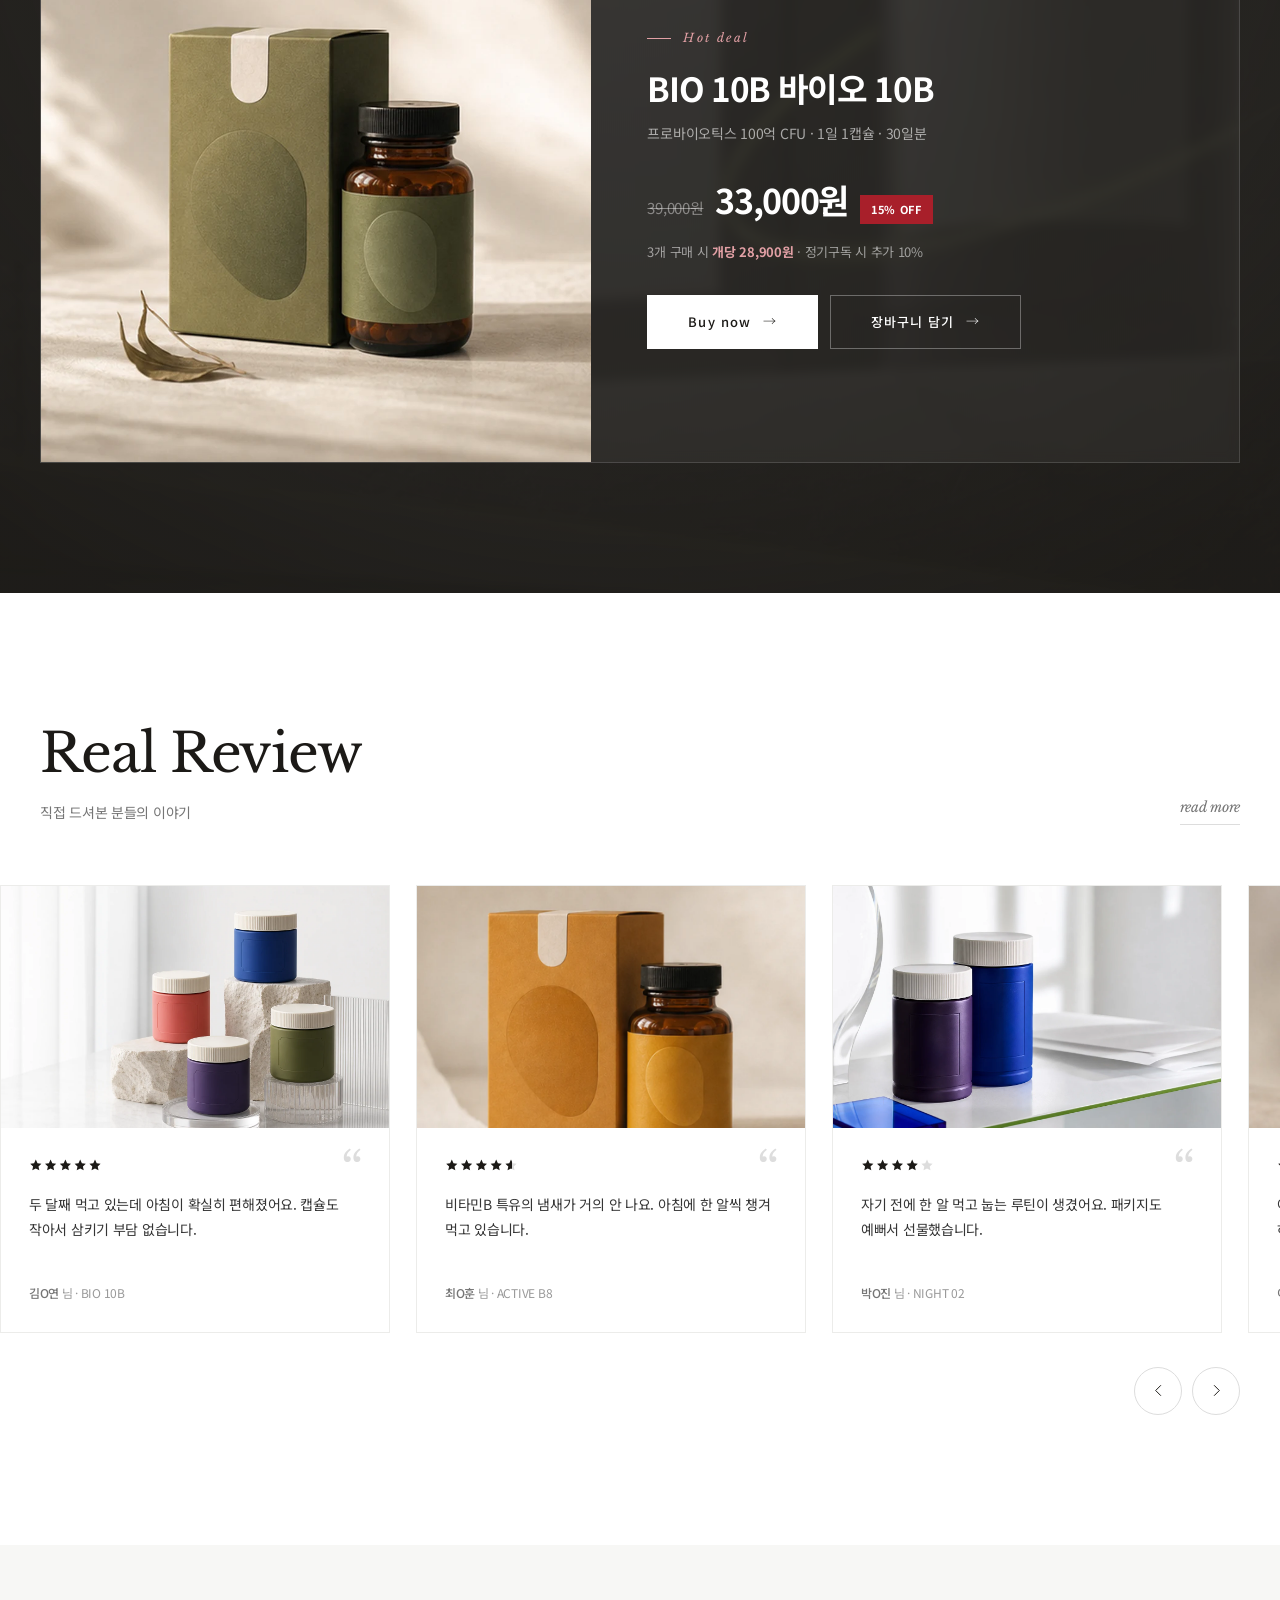
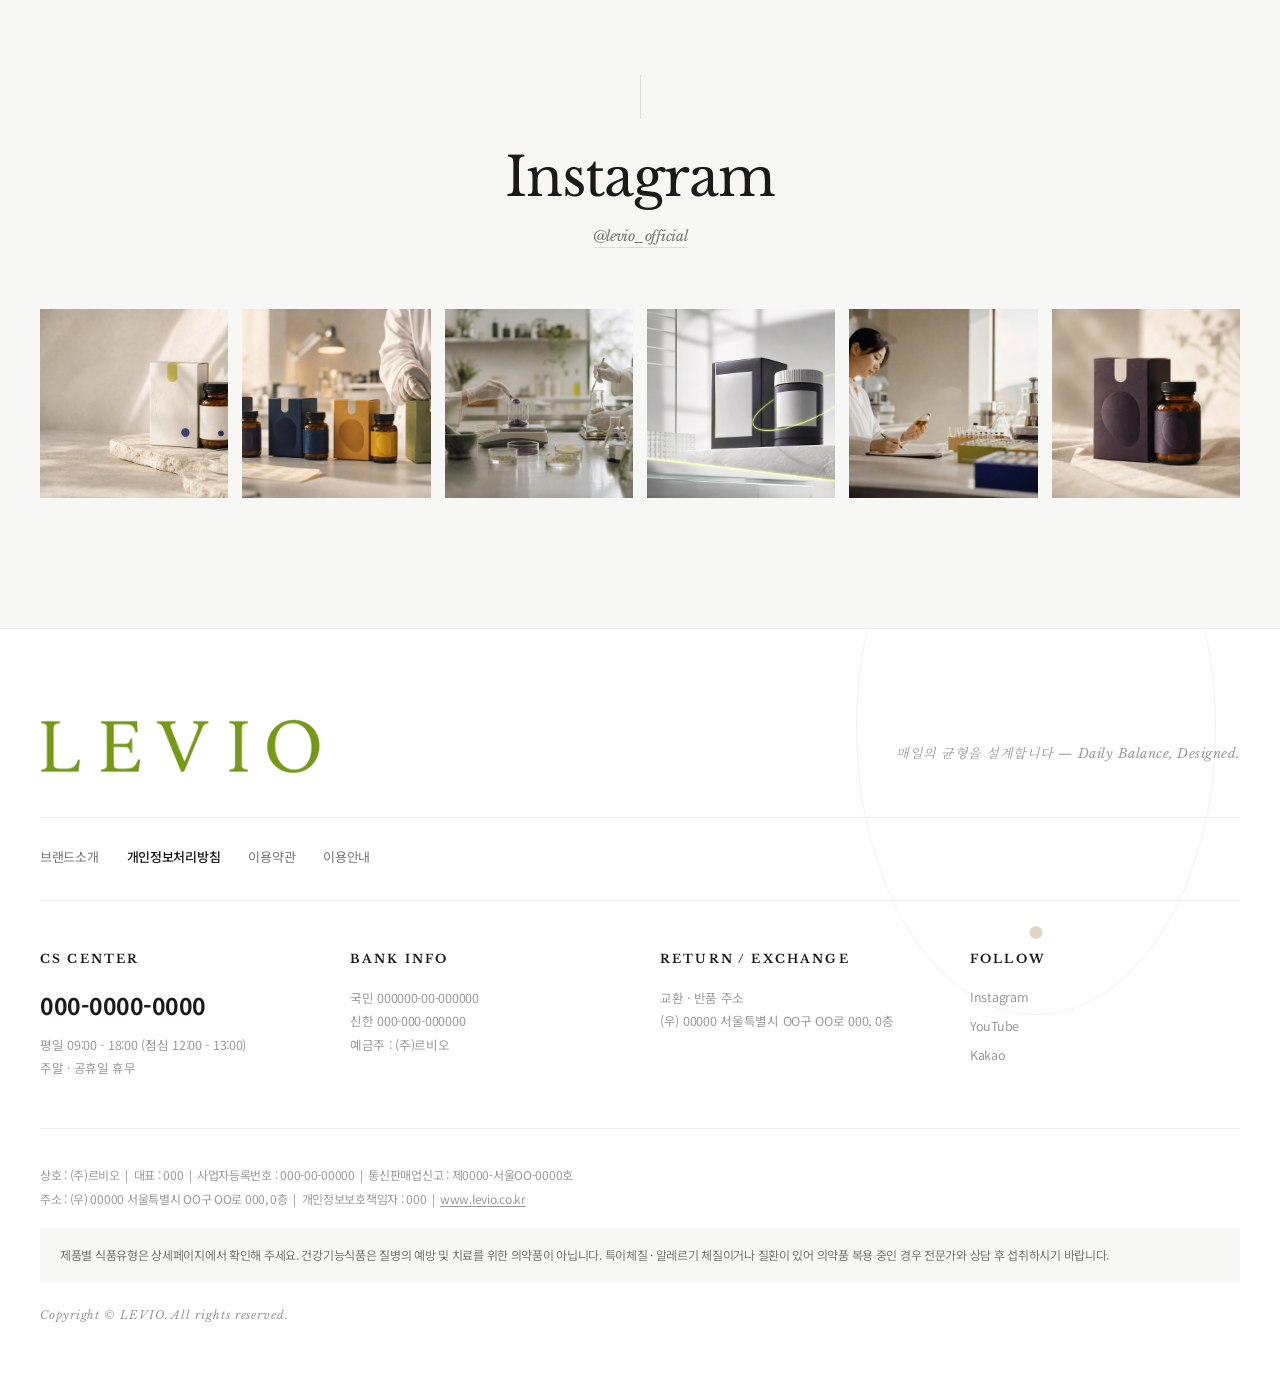
==== commit 639ac37f: "CSS/JS 캐시 무력화 쿼리 추가 GitHub Pages가 에셋을 캐시해, 배포 직후 기존 방문자에게 구버전 CSS가 적용되는 문제가 있었다(로고가 302px 원본 크기로 렌더되" ====
--- a/index.html
+++ b/index.html
@@ -18,7 +18,9 @@
 <link rel="preconnect" href="https://fonts.gstatic.com" crossorigin>
 <link href="https://fonts.googleapis.com/css2?family=Libre+Baskerville:ital,wght@0,400;0,700;1,400&family=Noto+Serif+KR:wght@400;600;900&family=Noto+Sans+KR:wght@300;400;500;700;900&display=swap" rel="stylesheet">
 <link rel="preload" as="image" href="assets/img/hero-pack.webp">
-<link rel="stylesheet" href="assets/css/style.css">
+<!-- ?v= 는 캐시 무력화용. CSS/JS를 수정하면 이 값을 함께 올려야
+     기존 방문자에게도 즉시 반영된다 (GitHub Pages가 에셋을 캐시함). -->
+<link rel="stylesheet" href="assets/css/style.css?v=6">
 </head>
 <body>
 
@@ -756,6 +758,6 @@
   <svg viewBox="0 0 24 24" aria-hidden="true"><path d="M12 19V5M5 12l7-7 7 7"/></svg>
 </button>
 
-<script src="assets/js/main.js"></script>
+<script src="assets/js/main.js?v=6"></script>
 </body>
 </html>
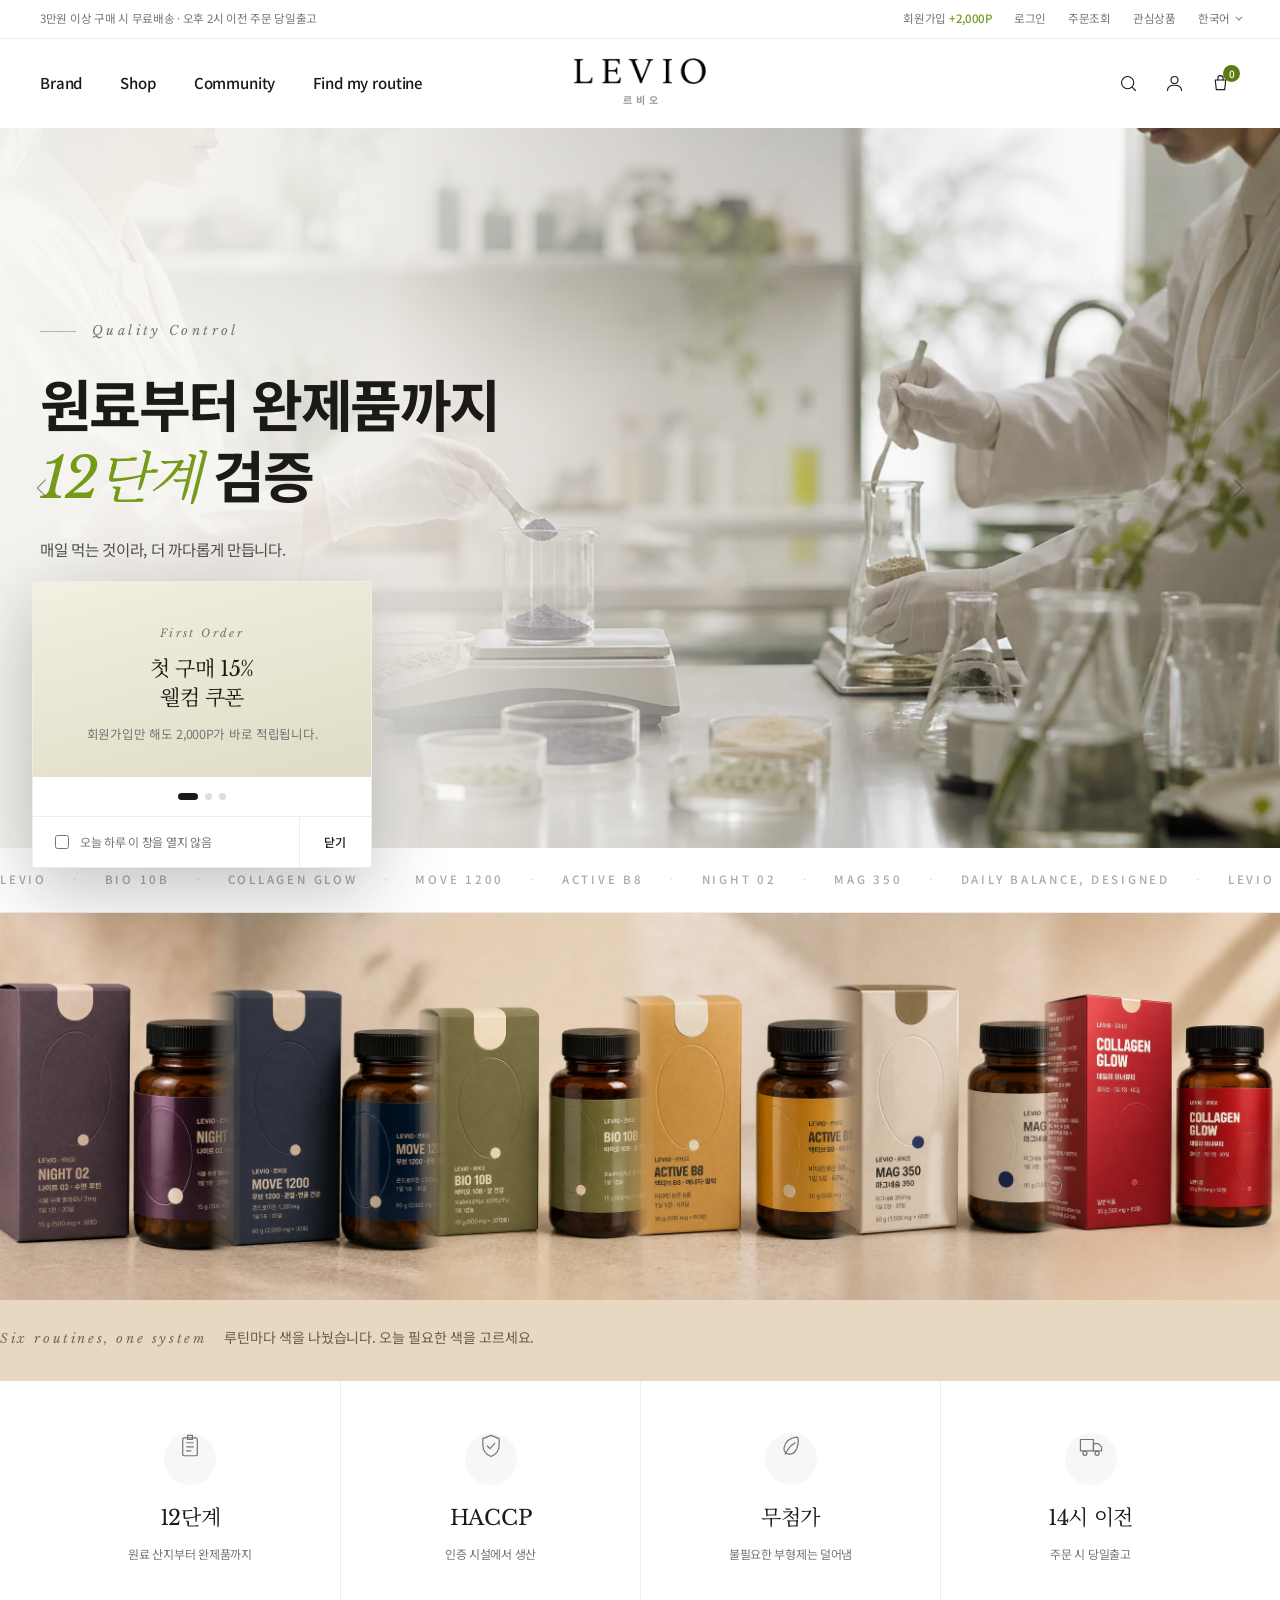
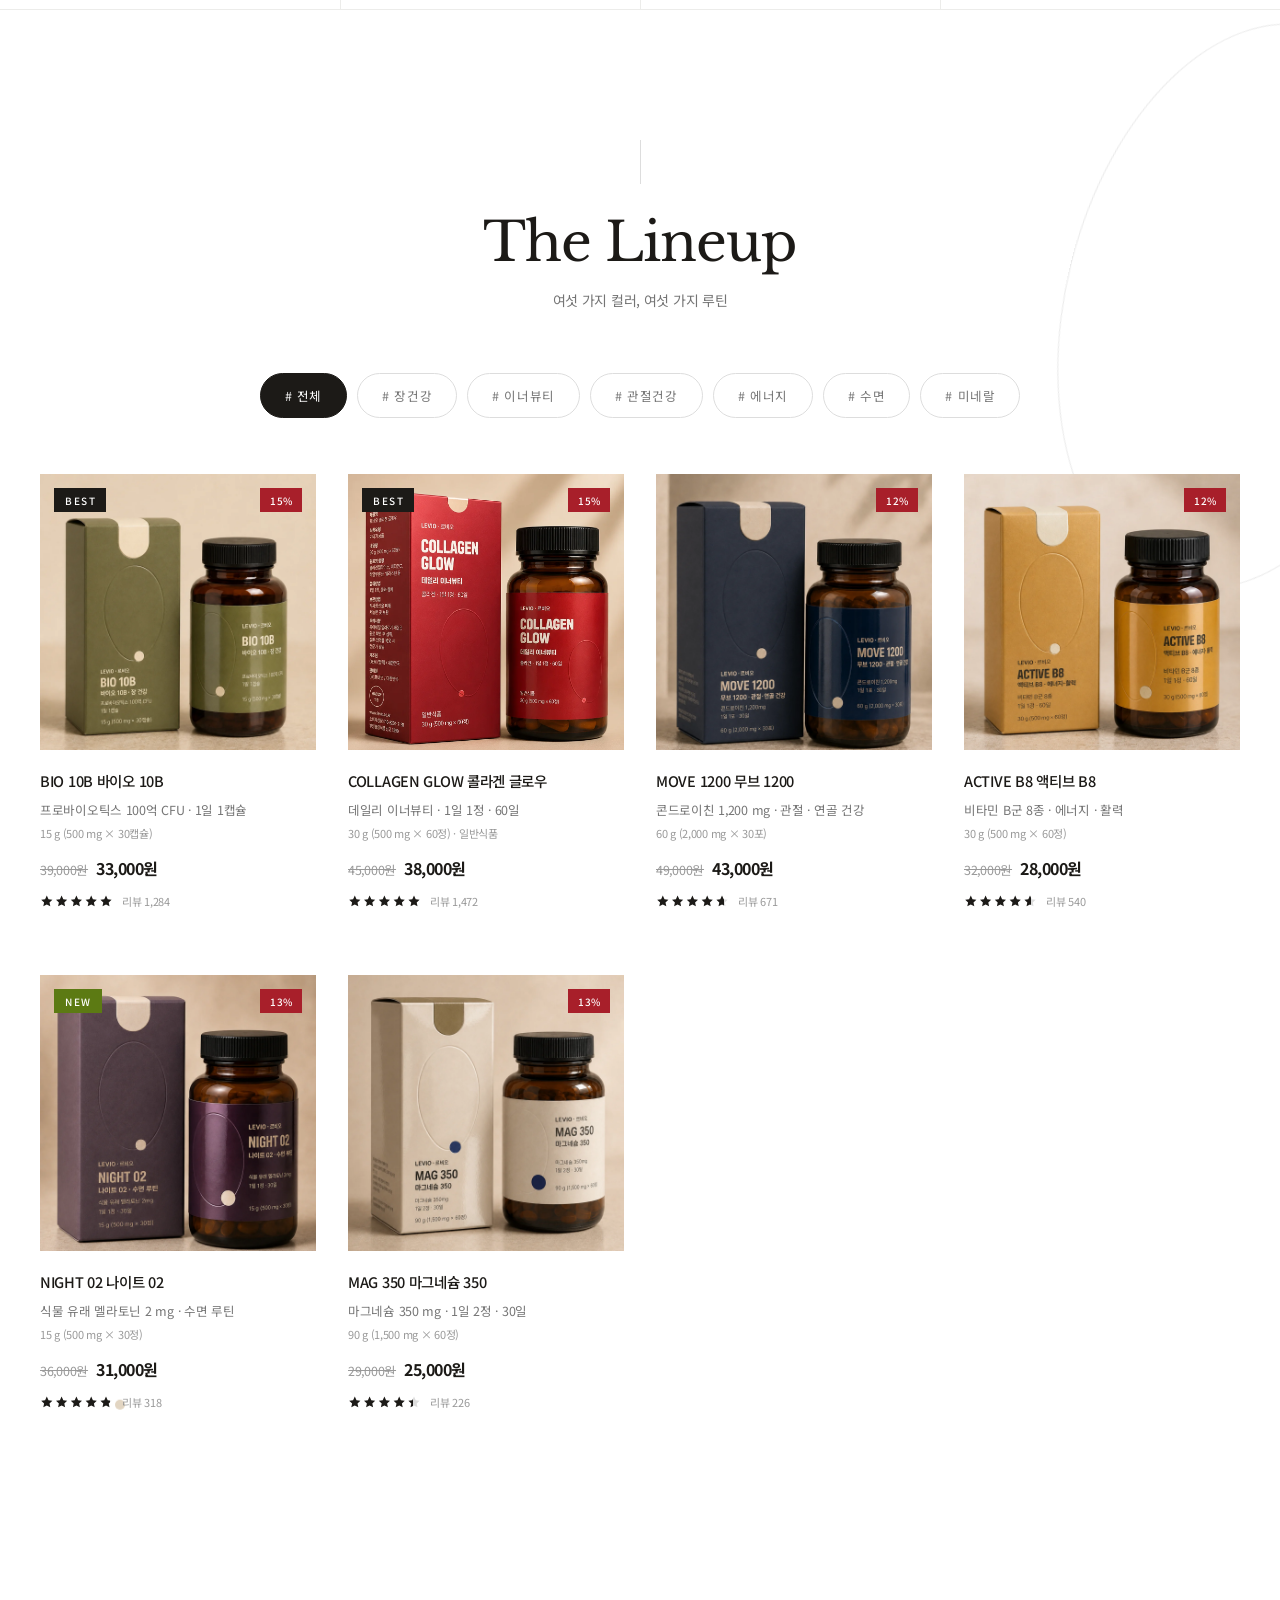
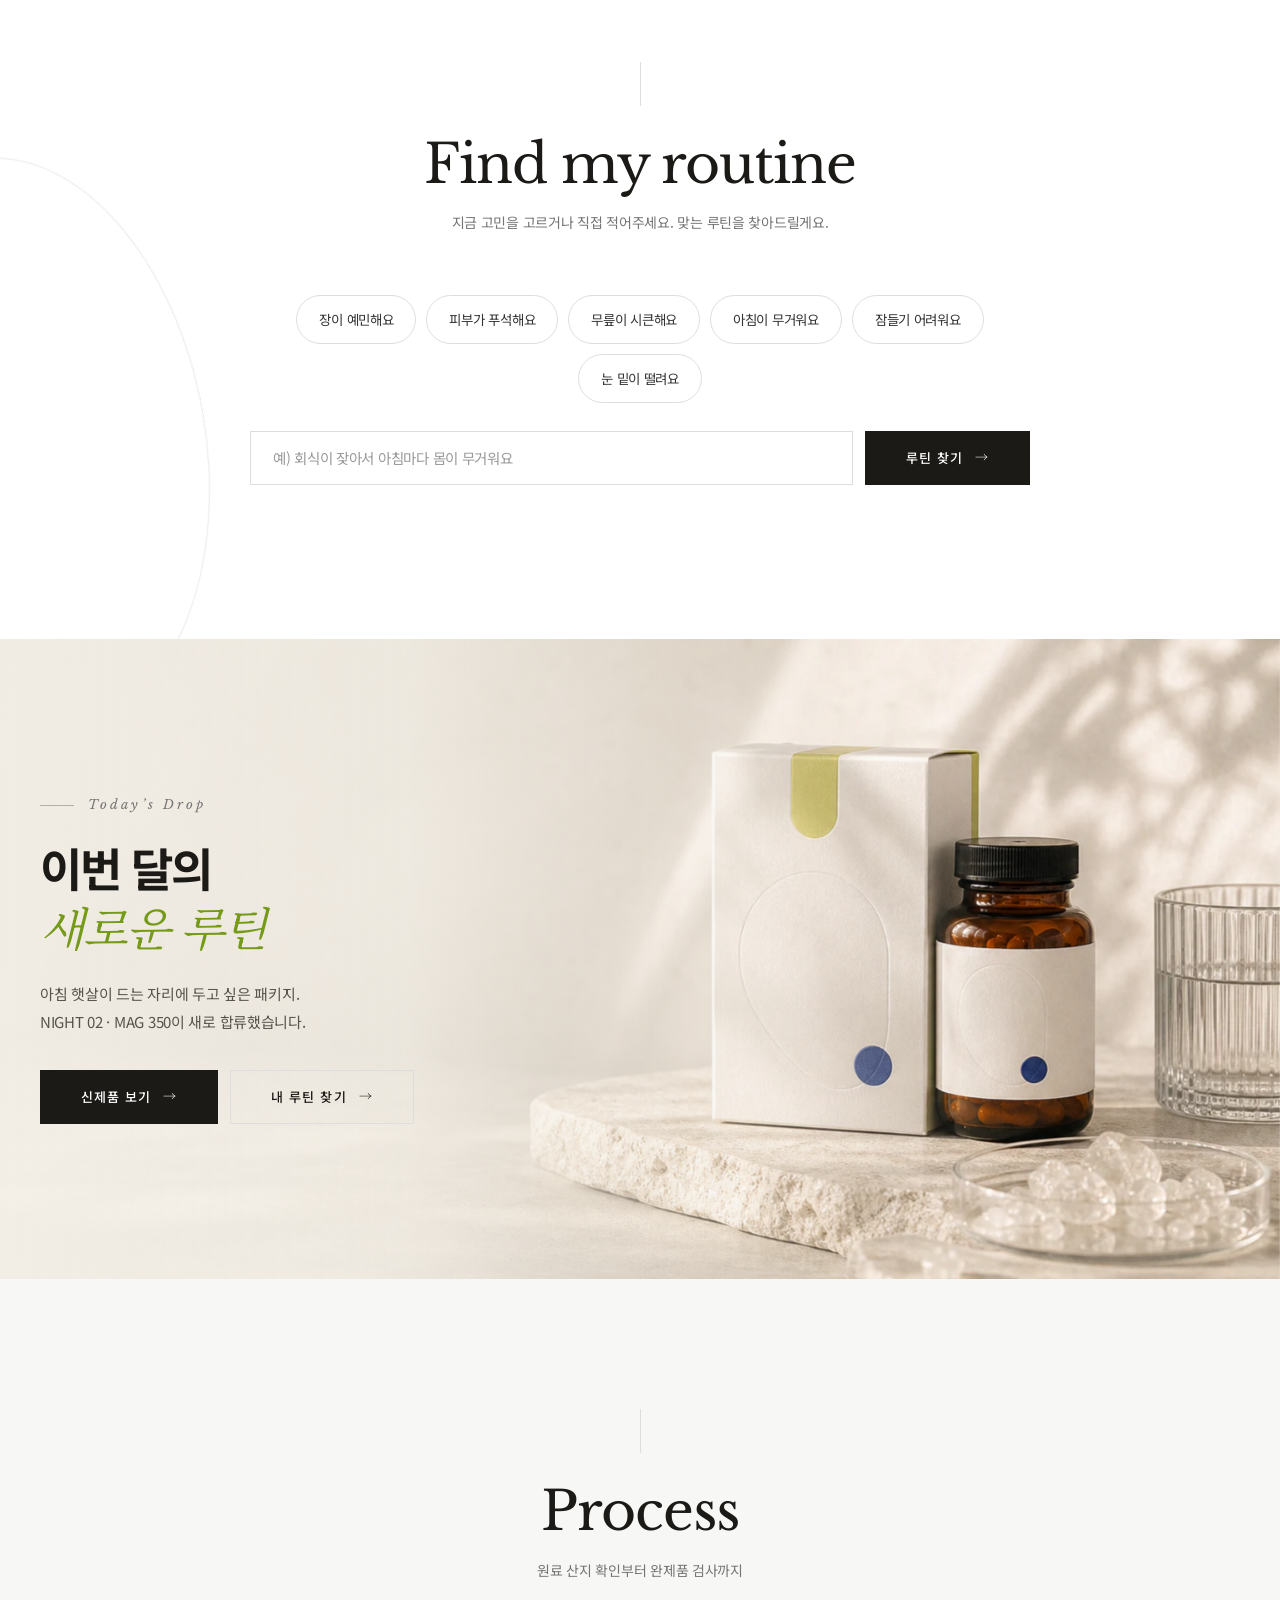
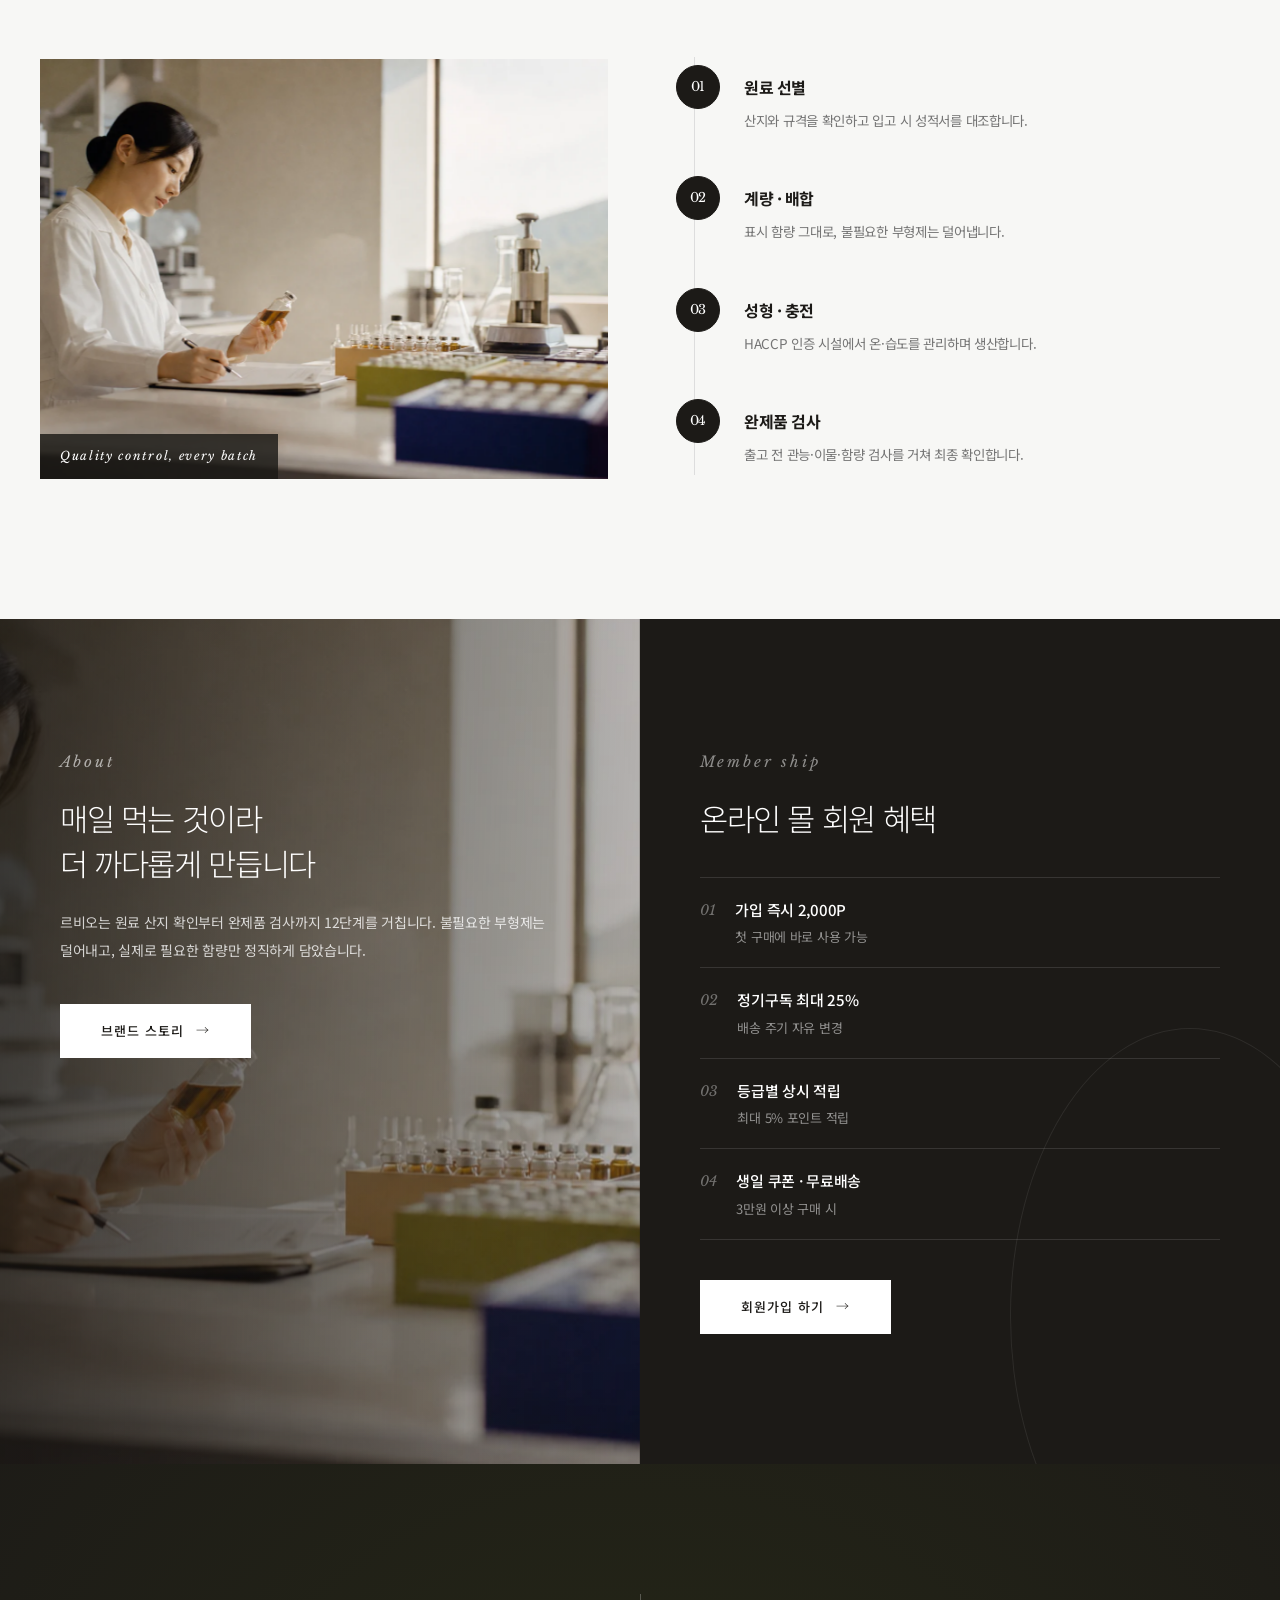
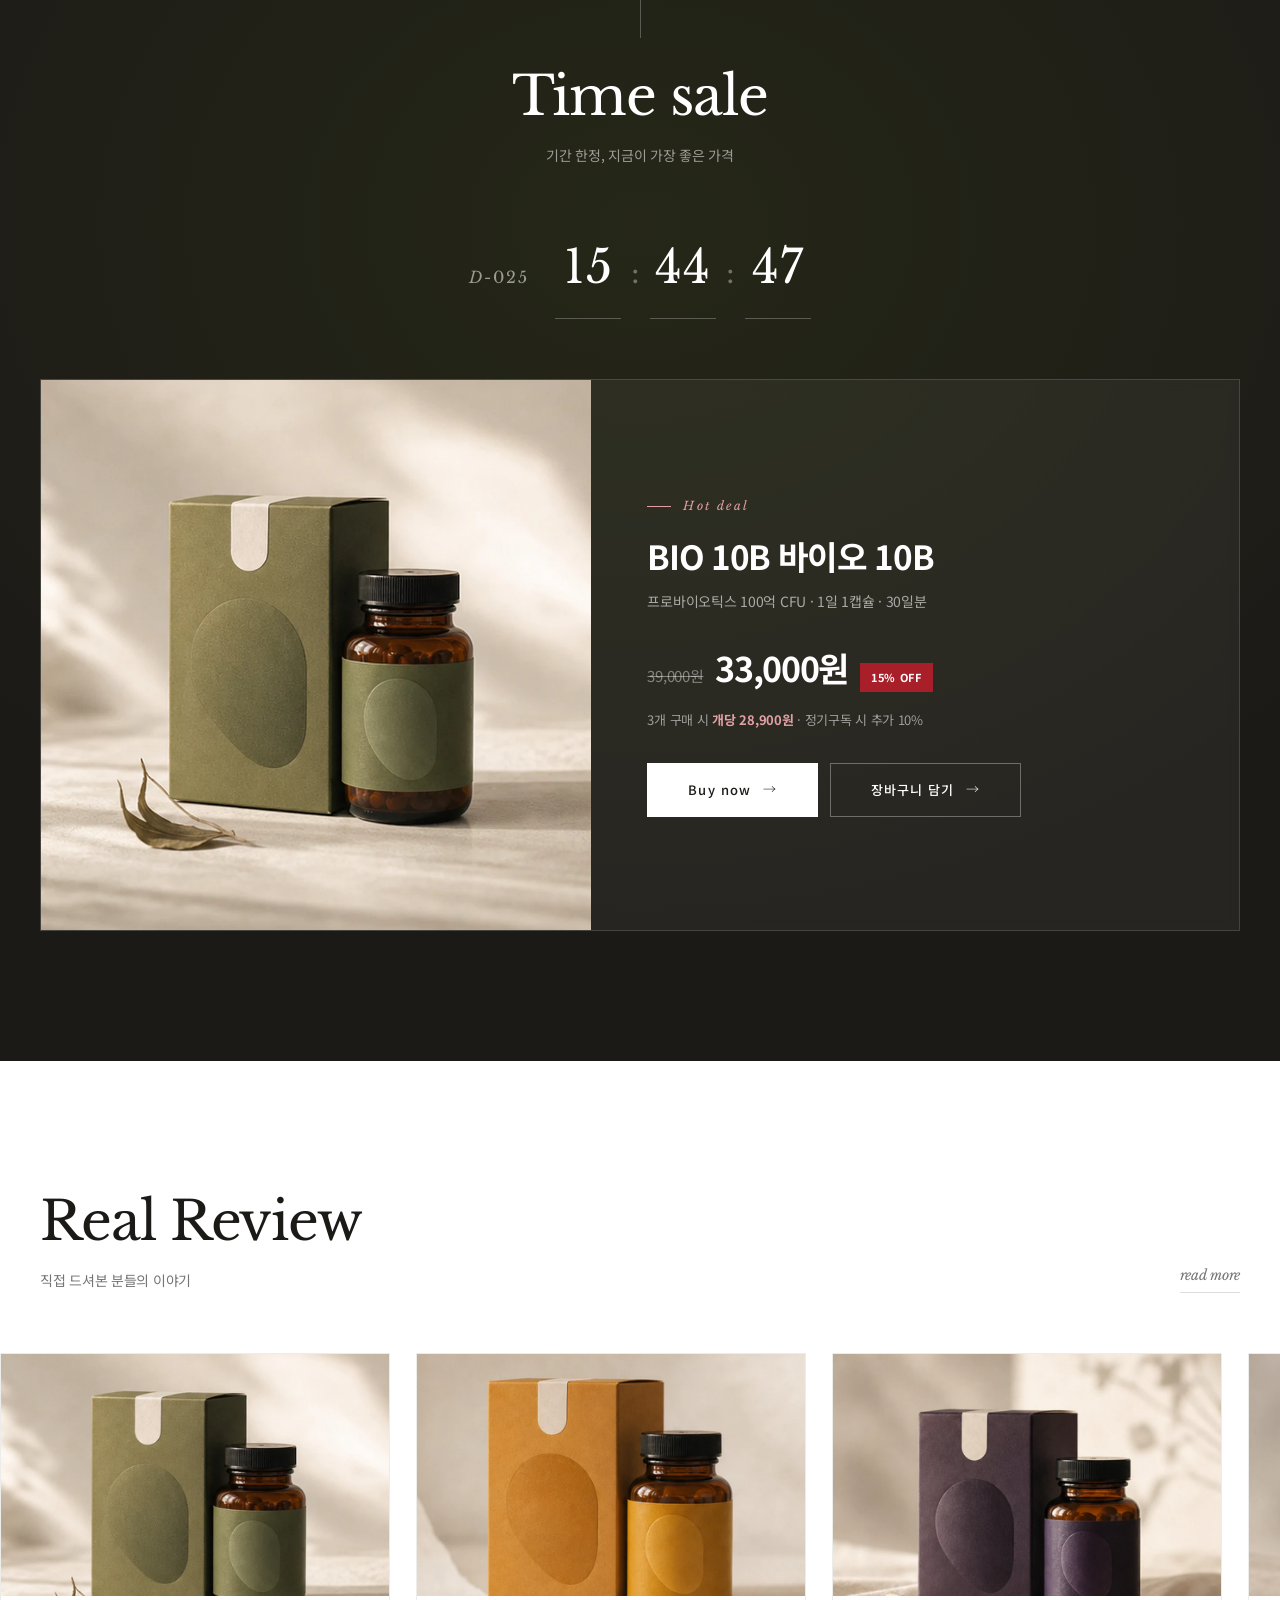
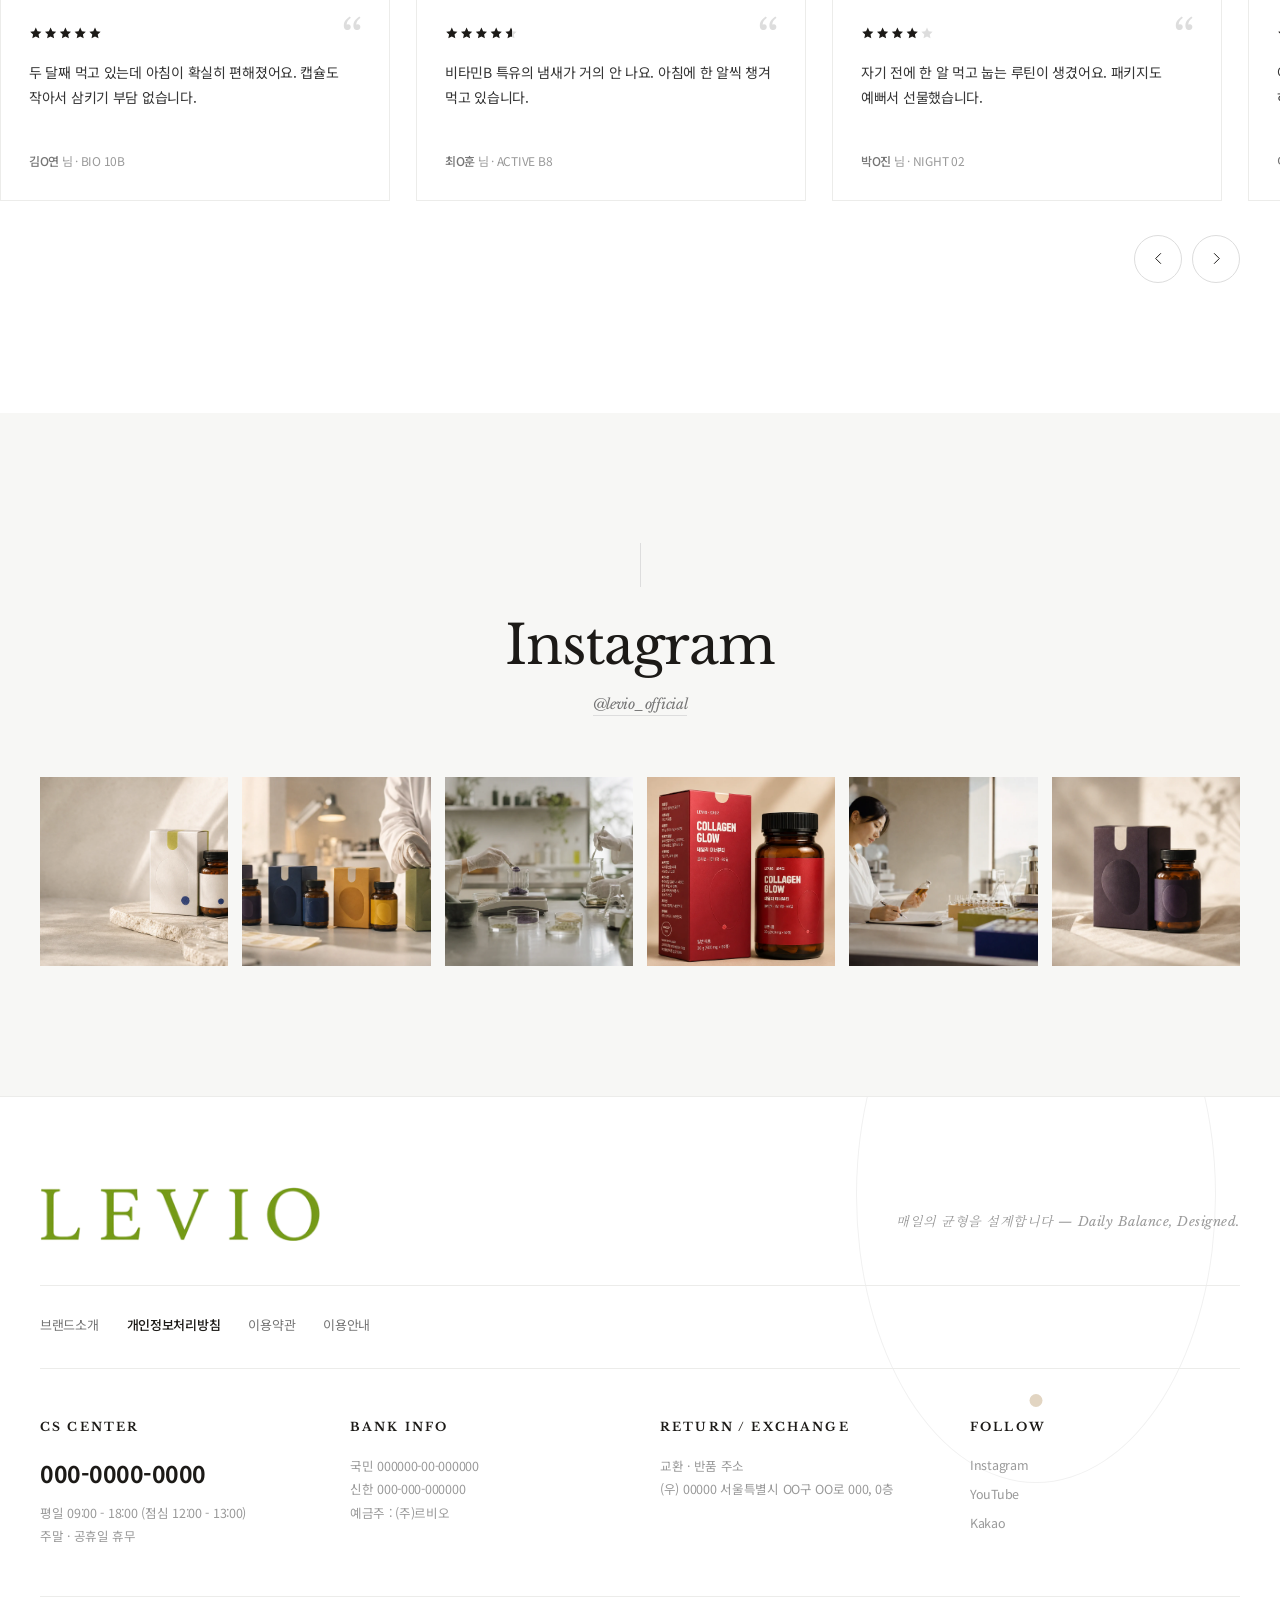
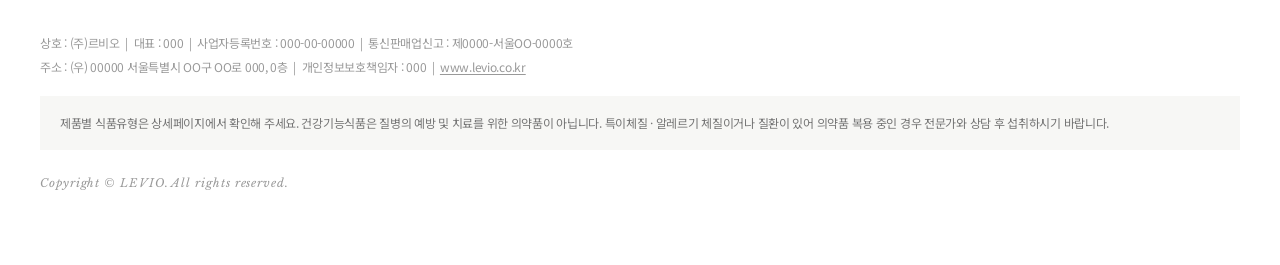
==== commit 4e53ad7a: "라벨 없는 목업 제거 + 실제 제품컷 6장을 라인업 밴드로 합성 지적대로 Process/리뷰/타임세일/인스타에 쓰던 4장(levio-core-film, color-lineup, n" ====
--- a/index.html
+++ b/index.html
@@ -20,7 +20,7 @@
 <link rel="preload" as="image" href="assets/img/hero-pack.webp">
 <!-- ?v= 는 캐시 무력화용. CSS/JS를 수정하면 이 값을 함께 올려야
      기존 방문자에게도 즉시 반영된다 (GitHub Pages가 에셋을 캐시함). -->
-<link rel="stylesheet" href="assets/css/style.css?v=6">
+<link rel="stylesheet" href="assets/css/style.css?v=7">
 </head>
 <body>
 
@@ -283,6 +283,27 @@
     </div>
   </div>
 
+  <!-- ================= 라인업 밴드 =================
+       실제 제품컷 6장을 좌우 페이드로 겹쳐 한 장의 라인업 컷처럼 합성.
+       각 컷의 배경 베이지가 조금씩 달라(#e1ccb3~#a5876b) 단순 나열 시
+       경계가 보이므로, backdrop 위에서 서로 크로스페이드시킨다. -->
+  <section class="band" aria-label="LEVIO 제품 라인업">
+    <figure class="lineup">
+      <div class="lineup__row">
+        <span class="lineup__cell"><img src="assets/img/p-night.webp" alt="NIGHT 02 나이트 02" loading="lazy"></span>
+        <span class="lineup__cell"><img src="assets/img/p-move.webp" alt="MOVE 1200 무브 1200" loading="lazy"></span>
+        <span class="lineup__cell"><img src="assets/img/p-bio.webp" alt="BIO 10B 바이오 10B" loading="lazy"></span>
+        <span class="lineup__cell"><img src="assets/img/p-active.webp" alt="ACTIVE B8 액티브 B8" loading="lazy"></span>
+        <span class="lineup__cell"><img src="assets/img/p-mag.webp" alt="MAG 350 마그네슘 350" loading="lazy"></span>
+        <span class="lineup__cell"><img src="assets/img/p-collagen.webp" alt="COLLAGEN GLOW 콜라겐 글로우" loading="lazy"></span>
+      </div>
+    </figure>
+    <div class="container band__cap reveal">
+      <p class="band__eyebrow">Six routines, one system</p>
+      <p class="band__text">루틴마다 색을 나눴습니다. 오늘 필요한 색을 고르세요.</p>
+    </div>
+  </section>
+
   <!-- ================= 브랜드 스트립 ================= -->
   <section class="strip" aria-label="브랜드 약속">
     <div class="container strip__inner">
@@ -494,8 +515,8 @@
 
       <div class="process__grid">
         <figure class="process__media reveal">
-          <img src="assets/img/life-film.webp" alt="LEVIO 제품 라인업" loading="lazy" data-parallax="0.04">
-          <figcaption>Colour-coded by routine</figcaption>
+          <img src="assets/img/hero-lab.webp" alt="LEVIO 품질관리 공정" loading="lazy" data-parallax="0.04">
+          <figcaption>Quality control, every batch</figcaption>
         </figure>
 
         <ol class="process__steps">
@@ -564,9 +585,6 @@
 
   <!-- ================= TIME SALE (단일 대표 딜) ================= -->
   <section class="timesale" id="timesale" data-deadline="2026-12-31T23:59:59+09:00">
-    <figure class="timesale__bg" data-parallax="0.06">
-      <img src="assets/img/life-noir.webp" alt="" loading="lazy">
-    </figure>
     <div class="container timesale__inner">
       <header class="sec-head sec-head--invert reveal">
         <h2 class="sec-title">Time sale</h2>
@@ -613,7 +631,7 @@
       <div class="review__viewport" id="reviewViewport">
         <ul class="review__track" id="reviewTrack">
           <li class="review__item">
-            <span class="review__thumb"><img src="assets/img/life-lineup.webp" alt="후기 사진" loading="lazy"></span>
+            <span class="review__thumb"><img src="assets/img/d-bio.webp" alt="후기 사진" loading="lazy"></span>
             <div class="review__body">
               <i class="stars" style="--r:100%"></i>
               <p class="review__text">두 달째 먹고 있는데 아침이 확실히 편해졌어요. 캡슐도 작아서 삼키기 부담 없습니다.</p>
@@ -629,7 +647,7 @@
             </div>
           </li>
           <li class="review__item">
-            <span class="review__thumb"><img src="assets/img/life-night.webp" alt="후기 사진" loading="lazy"></span>
+            <span class="review__thumb"><img src="assets/img/d-night.webp" alt="후기 사진" loading="lazy"></span>
             <div class="review__body">
               <i class="stars" style="--r:80%"></i>
               <p class="review__text">자기 전에 한 알 먹고 눕는 루틴이 생겼어요. 패키지도 예뻐서 선물했습니다.</p>
@@ -684,7 +702,7 @@
         <li class="reveal"><a href="#" class="insta__cell" aria-label="인스타그램 게시물 1"><img src="assets/img/life-drop.webp" alt="" loading="lazy"></a></li>
         <li class="reveal"><a href="#" class="insta__cell" aria-label="인스타그램 게시물 2"><img src="assets/img/hero-pack.webp" alt="" loading="lazy"></a></li>
         <li class="reveal"><a href="#" class="insta__cell" aria-label="인스타그램 게시물 3"><img src="assets/img/scene-weigh.webp" alt="" loading="lazy"></a></li>
-        <li class="reveal"><a href="#" class="insta__cell" aria-label="인스타그램 게시물 4"><img src="assets/img/life-noir.webp" alt="" loading="lazy"></a></li>
+        <li class="reveal"><a href="#" class="insta__cell" aria-label="인스타그램 게시물 4"><img src="assets/img/p-collagen.webp" alt="" loading="lazy"></a></li>
         <li class="reveal"><a href="#" class="insta__cell" aria-label="인스타그램 게시물 5"><img src="assets/img/hero-lab.webp" alt="" loading="lazy"></a></li>
         <li class="reveal"><a href="#" class="insta__cell" aria-label="인스타그램 게시물 6"><img src="assets/img/d-night.webp" alt="" loading="lazy"></a></li>
       </ul>
@@ -758,6 +776,6 @@
   <svg viewBox="0 0 24 24" aria-hidden="true"><path d="M12 19V5M5 12l7-7 7 7"/></svg>
 </button>
 
-<script src="assets/js/main.js?v=6"></script>
+<script src="assets/js/main.js?v=7"></script>
 </body>
 </html>
--- a/assets/css/style.css
+++ b/assets/css/style.css
@@ -421,7 +421,37 @@
 .process{padding:130px 0;}
 .process__grid{display:grid;grid-template-columns:minmax(0,1fr) minmax(0,1fr);gap:64px;align-items:center;}
 .process__media{position:relative;overflow:hidden;}
-.process__media img{width:100%;height:100%;object-fit:cover;aspect-ratio:4/3;will-change:transform;}
+.process__media > img{width:100%;height:100%;object-fit:cover;aspect-ratio:4/3;will-change:transform;}
+
+/* ---------- 14-a. 라인업 밴드 (제품컷 6장 합성) ---------- */
+.band{position:relative;background:#e8d8c2;}
+.lineup{
+  position:relative;width:100%;aspect-ratio:3.3/1;overflow:hidden;
+  background:linear-gradient(168deg,#ecdfcb 0%,#ddc6ab 52%,#cdb094 100%);
+}
+.lineup__row{display:flex;width:100%;height:100%;}
+.lineup__cell{
+  position:relative;flex:1 1 0;min-width:0;height:100%;
+  margin-left:-3%;                  /* 인접 컷과 겹쳐 페이드 구간을 만든다 */
+  -webkit-mask-image:linear-gradient(90deg,transparent 0%,#000 14%,#000 86%,transparent 100%);
+  mask-image:linear-gradient(90deg,transparent 0%,#000 14%,#000 86%,transparent 100%);
+}
+.lineup__cell:first-child{
+  margin-left:0;
+  -webkit-mask-image:linear-gradient(90deg,#000 0%,#000 86%,transparent 100%);
+  mask-image:linear-gradient(90deg,#000 0%,#000 86%,transparent 100%);
+}
+.lineup__cell:last-child{
+  -webkit-mask-image:linear-gradient(90deg,transparent 0%,#000 14%,#000 100%);
+  mask-image:linear-gradient(90deg,transparent 0%,#000 14%,#000 100%);
+}
+.lineup__cell img{
+  width:100%;height:100%;object-fit:cover;object-position:center 58%;
+  mix-blend-mode:multiply;   /* 컷마다 다른 배경 밝기를 backdrop 과 곱해 균일화 */
+}
+.band__cap{padding:26px 0 30px;display:flex;align-items:baseline;gap:18px;flex-wrap:wrap;}
+.band__eyebrow{font-family:var(--f-display);font-style:italic;font-size:13px;letter-spacing:.2em;color:#7a6a55;}
+.band__text{font-size:14px;color:#6b5d4b;}
 .process__media figcaption{
   position:absolute;left:0;bottom:0;z-index:2;
   padding:12px 20px;background:rgba(28,26,23,.82);color:var(--c-paper);
@@ -522,9 +552,10 @@
 
 /* ---------- 17. 타임세일 ---------- */
 .timesale{position:relative;overflow:hidden;padding:130px 0;background:var(--c-dark);color:rgba(255,255,255,.7);}
-.timesale__bg{position:absolute;inset:0;z-index:0;opacity:.22;will-change:transform;}
-.timesale__bg img{width:100%;height:114%;object-fit:cover;filter:grayscale(.3);}
-.timesale::after{content:"";position:absolute;inset:0;z-index:1;background:radial-gradient(80% 70% at 50% 40%,rgba(28,26,23,.5) 0%,rgba(28,26,23,.92) 100%);}
+.timesale::after{
+  content:"";position:absolute;inset:0;z-index:1;pointer-events:none;
+  background:radial-gradient(70% 60% at 50% 30%,rgba(117,154,24,.1) 0%,rgba(28,26,23,0) 100%);
+}
 .timesale__inner{position:relative;z-index:2;}
 .countdown{display:flex;align-items:baseline;justify-content:center;gap:26px;margin-bottom:60px;}
 .countdown__dday{font-family:var(--f-display);font-style:italic;font-size:16px;letter-spacing:.12em;color:rgba(255,255,255,.55);}
@@ -699,6 +730,14 @@
   .marquee__seq{font-size:10.5px;}
   .marquee__seq i{margin:0 20px;}
 
+  /* 라인업 밴드: 좁은 화면에선 가로 스크롤로 제품을 온전히 보여준다 */
+  .lineup{aspect-ratio:auto;overflow-x:auto;scrollbar-width:none;-ms-overflow-style:none;}
+  .lineup::-webkit-scrollbar{display:none;}
+  .lineup__row{width:190%;height:auto;}
+  .lineup__cell{height:auto;}
+  .lineup__cell img{height:auto;aspect-ratio:3/4;}
+  .band__cap{padding:20px 0 24px;gap:10px;}
+
   .strip__inner{grid-template-columns:repeat(2,1fr);}
   .strip__item{padding:28px 14px;border-top:1px solid var(--c-line);}
   .strip__item:nth-child(-n+2){border-top:0;}
